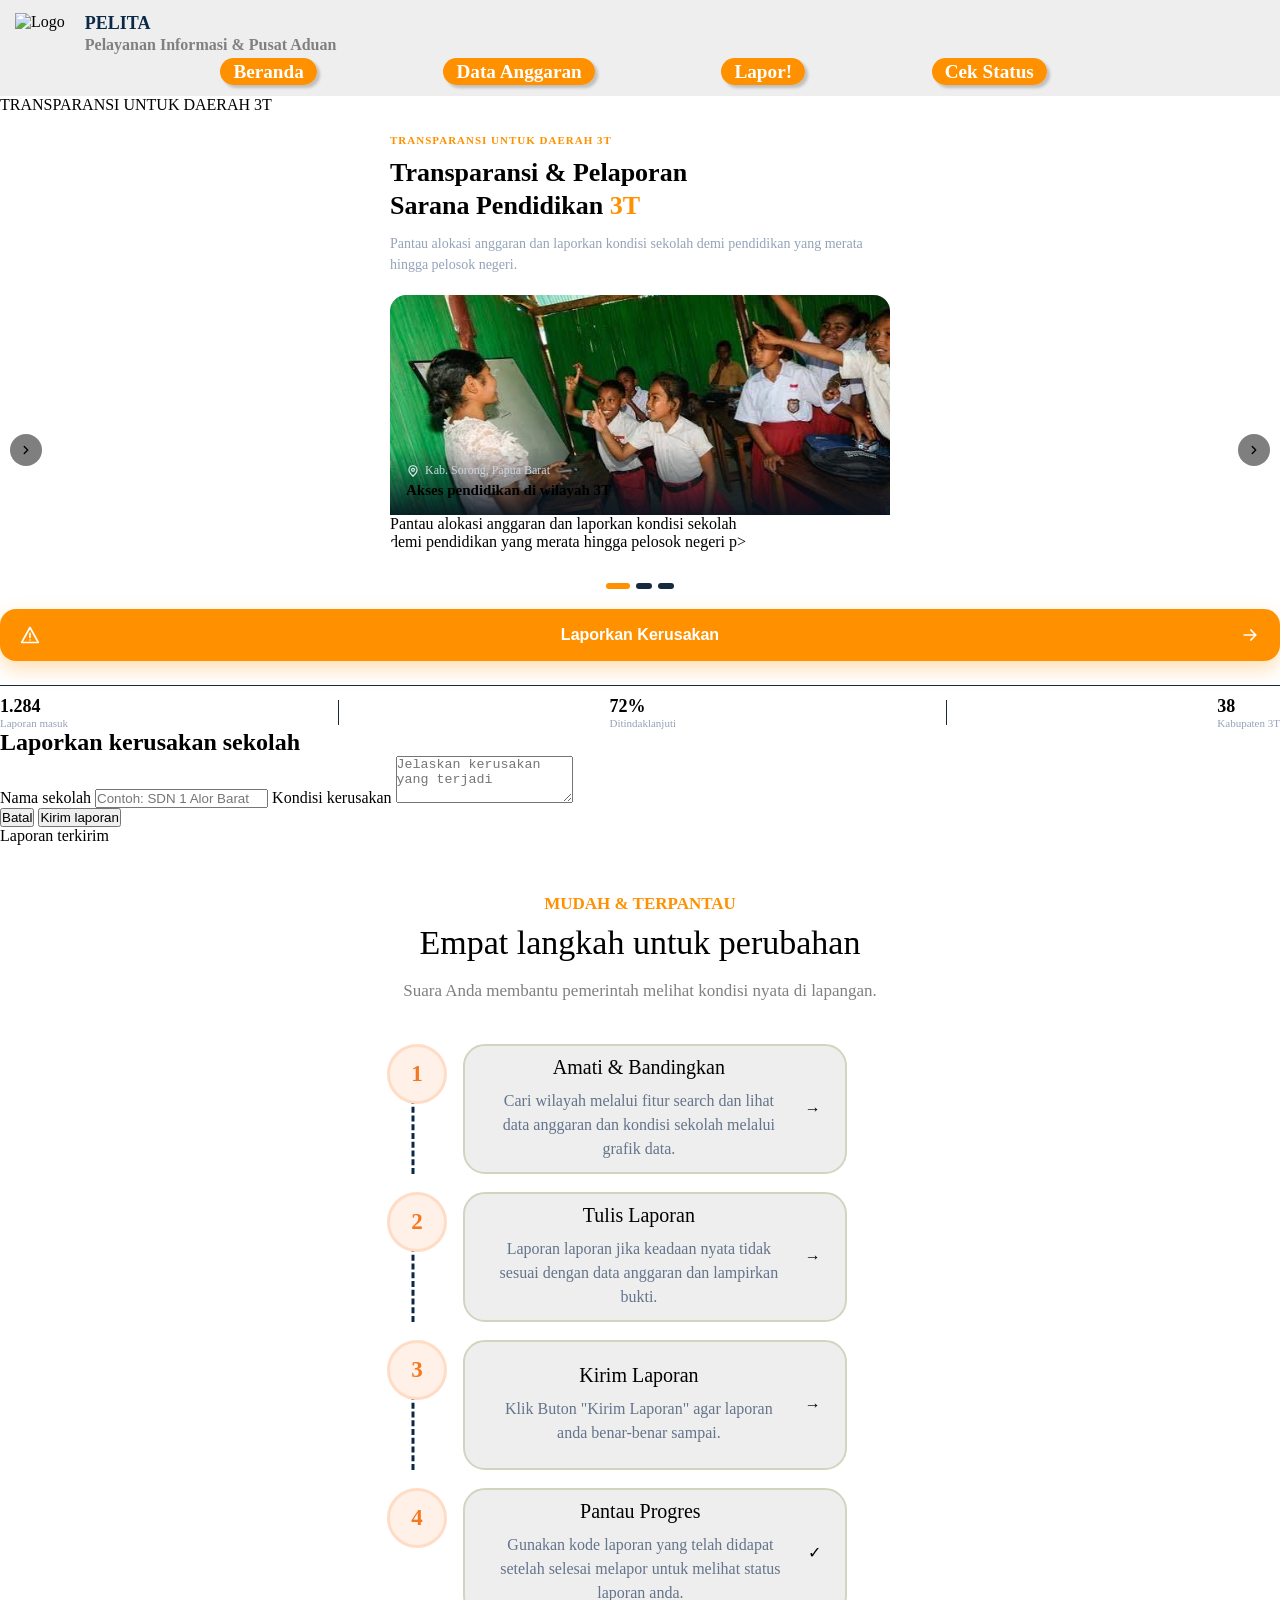
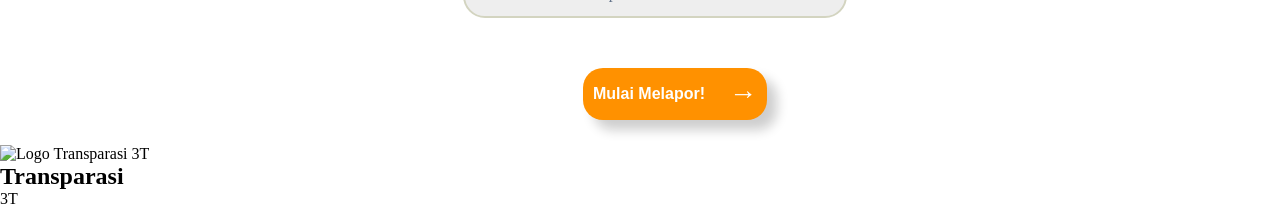
==== index.html @ 05cb7fa6 "form laporan sudah 96%" ====
<!DOCTYPE html>
<html lang="en">
<head>
    <meta charset="UTF-8">
    <meta name="viewport" content="width=device-width, initial-scale=1.0">
    <title>PELITA</title>
    <link rel="stylesheet" href="style.css">
    <link rel="stylesheet" href="script.js">
    <link rel="stylesheet" href="script-form.js">
</head>

<body>
    <!-- Logo -->
    <article id="Navigasi-bar">
            <section id="Logo">
                 <img src="" alt="Logo">
                 <h4>PELITA <br><span>Pelayanan Informasi & Pusat Aduan</span></h4>
            </section>
        <!-- <div class="border"></div> -->
        <!-- Navigasi -->
        <nav id="Navigasi">
            <ul>
                <li><a href="#Beranda">Beranda</a></li>
                <li><a href="#Data Anggaran">Data Anggaran</a></li>
                <li><a href="lapor.html">Lapor!</a></li>
                <li><a href="status.html">Cek Status</a></li>
            </ul>
        </nav>
    </article>

    <!-- Header -->
    <header>
        <!-- Hero Section -->
         <section id="Beranda">
        <section id="Hero-Section">
           <p class="hero-tagline">
            TRANSPARANSI UNTUK DAERAH 3T
           </p> 
<!-- Hero Section -->
    <section id="Beranda" class="hero-section">
        <div class="hero-container">
            <span class="badge">TRANSPARANSI UNTUK DAERAH 3T</span>
            <h1 class="hero-title">
                Transparansi & Pelaporan<br>
                Sarana Pendidikan <span>3T</span>
            </h1>
            <p class="hero-desc">
                Pantau alokasi anggaran dan laporkan kondisi sekolah demi pendidikan yang merata hingga pelosok negeri.
            </p>

<!-- Card Slider / Carousel Gambar -->
            <div class="card-slider-wrapper">
                <div class="card-slider" id="sliderContainer">
                    <!-- Slide 1 -->
                    <div class="slide-content active">
                        <img src="aset/Kegiatan belajar mengajar di pelosok.jpg" alt="Akses Pendidikan 3T 1" class="slide-img">
                        <div class="slide-overlay">
                            <p class="location"><img src="pin.svg" alt="Pin" class="inline-icon"> Kab. Sorong, Papua Barat</p>
                            <h3>Akses pendidikan di wilayah 3T</h3>
                        </div>
                    </div>
                    <!-- Slide 2 -->
                    <div class="slide-content">
                        <img src="aset/Ruang kelas yang perlu perbaikan.jpg" alt="Akses Pendidikan 3T 2" class="slide-img">
                        <div class="slide-overlay">
                            <p class="location"><img src="aset/pin.svg" alt="Pin" class="inline-icon"> Kab. Alor, Nusa Tenggara Timur</p>
                            <h3>Kondisi fasilitas sekolah di daerah perbatasan</h3>
                        </div>
                    </div>
                    <!-- Slide 3 -->
                    <div class="slide-content">
                        <img src="aset/Kegiatan belajar mengajar di sumbar.jpg" alt="Akses Pendidikan 3T 3" class="slide-img">
                        <div class="slide-overlay">
                            <p class="location"><img src="pin.svg" alt="Pin" class="inline-icon"> Kab. Mentawai, Sumatera Barat</p>
                            <h3>Semangat belajar siswa di pelosok negeri</h3>
                        </div>
                    </div>
                </div>


           <p class="hero-description">
            Pantau alokasi anggaran dan laporkan kondisi sekolah <br />
            demi pendidikan yang merata hingga pelosok negeri
           p>
           
           <div id="carousel" class="carousel-container">
            <div id="slider-track"></div>
            <div>
        </section>
        </section>
    </header>


                <!-- Tombol Navigasi Slider Kiri & Kanan -->
                <button class="btn-slide-prev" id="prevSlide" aria-label="Sebelumnya">
                    <img src="aset/panah-kecil.svg" alt="Prev" class="arrow-icon prev-flip">
                </button>
                <button class="btn-slide-next" id="nextSlide" aria-label="Berikutnya">
                    <img src="aset/panah-kecil.svg" alt="Next" class="arrow-icon">
                </button>
            </div>

            <!-- Dots Indicator -->
            <div class="slider-dots" id="sliderDots">
                <span class="dot active" data-index="0"></span>
                <span class="dot" data-index="1"></span>
                <span class="dot" data-index="2"></span>
            </div>

            <!-- CTA Button Utama -->
            <button class="btn-hero-lapor" id="open-lapor-hero">
                <img src="aset/peringatan.svg" alt="Peringatan" class="btn-icon-svg">
                <span>Laporkan Kerusakan</span>
                <img src="aset/panah-besar.svg" alt="Panah" class="btn-icon-svg">
            </button>


            <!-- Statistik -->
            <div class="hero-stats">
                <div class="stat-item">
                    <h4>1.284</h4>
                    <p>Laporan masuk</p>
                </div>
                <div class="stat-divider"></div>
                <div class="stat-item">
                    <h4>72%</h4>
                    <p>Ditindaklanjuti</p>
                </div>
                <div class="stat-divider"></div>
                <div class="stat-item">
                    <h4>38</h4>
                    <p>Kabupaten 3T</p>
                </div>
            </div>
        </div>
    </section>
    </section>

    <!-- Formulir Laporan (Modal Overlay) -->
    <div class="overlay" id="overlay" role="dialog" aria-modal="true" aria-labelledby="ttl">
        <div class="sheet">
            <h2 id="ttl">Laporkan kerusakan sekolah</h2>
            <label for="school">Nama sekolah</label>
            <input id="school" placeholder="Contoh: SDN 1 Alor Barat">
            <label for="desc">Kondisi kerusakan</label>
            <textarea id="desc" rows="3" placeholder="Jelaskan kerusakan yang terjadi"></textarea>
            <div class="row">
                <button class="btn-cancel" id="cancel">Batal</button>
                <button class="btn-send" id="send">Kirim laporan</button>
            </div>
        </div>
    </div>
    <div class="toast" id="toast">Laporan terkirim</div>

    <script src="script.js"></script>

    <main>
        <!-- Data Anggaran -->
        <section id="Data-Anggaran">
        </section>

        <!-- Langkah-Cara-Melapor&Button -->
        <section id="Langkah-Cara-Melapor-dan-Button">
            <article class="Cara-Melapor">
            <div class="Text-Pengantar">
                <h6>MUDAH & TERPANTAU</h6>
                <h2>Empat langkah untuk perubahan</h2>
                <p class="deskripsi">Suara Anda membantu pemerintah melihat kondisi nyata di lapangan.</p>
            </div>

            <div id="Alur">
                <!-- Step 1 -->
                <div class="step">
                    <div class="nomor">1</div>
                    <div class="card">
                        <div>
                            <h2>Amati & Bandingkan</h2>
                            <p>Cari wilayah melalui fitur search dan lihat data anggaran dan kondisi sekolah melalui grafik data.</p>
                        </div>
                        <span class="icon">→</span>
                    </div>
                </div> <br>
                <!-- Step 2 -->
                <div class="step">
                    <div class="nomor">2</div>
                    <div class="card">
                        <div>
                            <h2>Tulis Laporan</h2>
                            <p>Laporan laporan jika keadaan nyata tidak sesuai dengan data anggaran dan lampirkan bukti.</p>
                        </div>
                        <span class="icon">→</span>
                    </div>
                </div> <br>
                <!-- Step 3 -->
                <div class="step">
                    <div class="nomor">3</div>
                    <div class="card">
                        <div>
                            <h2>Kirim Laporan</h2>
                            <p>Klik Buton "Kirim Laporan" agar laporan anda benar-benar sampai.</p>
                        </div>
                        <span class="icon">→</span>
                    </div>
                </div> <br>
                <!-- Step 4 -->
                 <div class="step">
                    <div class="nomor">4</div>
                    <div class="card">
                        <div>
                            <h2>Pantau Progres</h2>
                            <p>Gunakan kode laporan yang telah didapat setelah selesai melapor untuk melihat status laporan anda.</p>
                        </div>
                        <span class="icon">✓</span>
                    </div>
                </div>
            </div>
            </article>
            <button class="tombol" id="bukaForm" type="button">
                 Mulai Melapor!
                <span>→</span>
            </button>
        </section>

    <!-- Modal Form Pelaporan -->
        <div class="overlay-hamparan" id="modalLaporan" hidden>

             <div class="modal">
                <button class="tutup-modal" id="tutupForm" type="button">
                    &times;
                </button>
                
                <p class="label-form">FORM PELAPORAN</p>
                <h2>Laporkan Kerusakan</h2>

                <!-- Form Laporan -->
                <form id="formLaporan">
                    <!-- Label Laporan Kerusakan -->
                    <label for="namaSekolah">Nama sekolah</label>
                    <input
                    type="text"
                    id="namaSekolah"
                    name="namaSekolah"
                    placeholder="Contoh: SD Negeri 4 Alor"
                    required
                    >
                    
                    <!-- Label Jenis Kerusakan -->
                    <label for="jenisKerusakan">Jenis kerusakan</label>
                    <select id="jenisKerusakan" name="jenisKerusakan" required>
                        <option value="">Pilih jenis kerusakan</option>
                        <option value="Ruang kelas">Ruang kelas</option>
                        <option value="Toilet">Toilet</option>
                        <option value="Perpustakaan">Perpustakaan</option>
                        <option value="Laboratorium">Laboratorium</option>
                        <option value="Fasilitas lainnya">Fasilitas lainnya</option>
                    </select>
                    
                    <label for="lokasiSekolah">Lokasi sekolah</label>
                    <input
                    type="text"
                    id="lokasiSekolah"
                    name="lokasiSekolah"
                    placeholder="Kabupaten, Provinsi"
                    required
                    >
                    
                    <!-- Label Deskripsi Laporan -->
                    <label for="deskripsi">Deskripsi singkat</label>
                    <textarea
                    id="deskripsi"
                    name="deskripsi"
                    placeholder="Ceritakan kondisi sarana yang perlu ditindaklanjuti..."
                    rows="4"
                    required>
                    </textarea>
                    
                    <!-- Label Bukti Foto Laporan -->
                    <label for="fotoBukti" class="upload-foto">
                        Tambahkan foto sebagai bukti laporan
                        <span>Disarankan!</span>
                    </label>
                    <input
                    type="file"
                    id="fotoBukti"
                    name="fotoBukti"
                    accept="image/*"
                    >
                    
                <button type="submit" class="kirim-laporan">
                    Kirim Laporan <span>→</span>
                </button>
    </form>
  </div>
</div>

    </main>


    <!-- Footer -->
    <footer class="footer-3t">
        <div class="footer-brand">
            <img
            scr="#"
            alt="Logo Transparasi 3T"
            class="footer-logo">
            
           <div class="footer-brand-text">
            <h2>Transparasi</h2>
            <span>3T</span>
           </div>
        </div>

    </footer>

<script src="script.js"></script>
<script src="script-form.js"></script>
</body>
</html>
---- style.css ----
* {
  margin: 0%;
  padding: 0%;
}

:root {
  --navy: #0a2947;
  --cream: #f3e4c9;
  --orange: #ff9100;
  --babyblue: #eeeeee;
}

body {
  background-color: white;
}

/* Logo */
#Logo {
  padding-left: 15px;
  display: flex;
  gap: 20px;
}
#Logo h4 {
  color: var(--navy);
  font-size: large;
}
h4 span {
  color: grey;
  font-size: medium;
}
.border {
  border: 1px solid gray;
  width: 101%;
}
/* Navigasi */
#Navigasi-bar {
  background-color: var(--babyblue);
  width: 99%;
  margin: 0%;
  position: sticky;
  top: 0%;
  z-index: 1000;
  padding: 1%;
  padding-left: 0%;
}
ul {
  padding-top: 6px;
  display: flex;
  gap: 10%;
  list-style: none;
  font-weight: bolder;
  font-size: larger;
  justify-content: center;
  position: sticky;
}
#Navigasi-bar a {
  background-color: var(--orange);
  border-radius: 20px;
  text-decoration: none;
  padding: 3px 13px 3px 13px;
  color: white;
  box-shadow: 3px 3px 3px #0b0b0b33;
 
}

/*Hero Section*/
.hero-section {
    padding: 20px;
    max-width: 500px;
    margin: 0 auto;
}

.badge {
    color: var(--orange);
    font-size: 11px;
    font-weight: 800;
    letter-spacing: 1px;
    display: block;
    margin-bottom: 10px;
}

.hero-title {
    font-size: 26px;
    font-weight: 600;
    line-height: 1.3;
    margin-bottom: 10px;
}

.hero-title span {
    color: var(--orange);
}

.hero-desc {
    color: #94a3b8;
    font-size: 14px;
    line-height: 1.5;
    margin-bottom: 20px;
}

/* Card Slider / Carousel di Hero Section */
.card-slider-wrapper {
    position: relative;
    width: 100%;
    border-radius: 16px;
    overflow: hidden;
    margin-bottom: 12px;
}

.card-slider {
    display: flex !important;
    flex-direction: row !important;
    transition: transform 0.4s ease-in-out;
    width: 100%;
}

.slide-content {
    min-width: 100% !important;
    width: 100% !important;
    flex-shrink: 0;
    position: relative;
}

.slide-img {
    width: 100%;
    height: 220px;
    object-fit: cover;
    display: block;
}

.slide-overlay {
    position: absolute;
    bottom: 0;
    left: 0;
    right: 0;
    padding: 16px;
    background: linear-gradient(transparent, rgba(7, 19, 32, 0.9));
}

.slide-overlay .location {
    font-size: 12px;
    color: #cbd5e1;
    margin-bottom: 4px;
    display: flex;
    align-items: center;
    gap: 5px;
}

.inline-icon {
    width: 14px !important;
    height: 14px !important;
    object-fit: contain;
}

.slide-overlay h3 {
    font-size: 15px;
    font-weight: 600;
}

.btn-slide-prev,
.btn-slide-next {
    position: absolute;
    top: 50%;
    transform: translateY(-50%);
    width: 32px;
    height: 32px;
    border-radius: 50%;
    background: rgba(0, 0, 0, 0.5);
    border: none;
    cursor: pointer;
    display: flex;
    align-items: center;
    justify-content: center;
    z-index: 10;
}

.btn-slide-prev { left: 10px; }
.btn-slide-next { right: 10px; }

.arrow-icon {
    width: 14px !important;
    height: 14px !important;
    object-fit: contain;
    filter: invert(1);
}

/* Dots Indicator Slider */
.slider-dots {
    display: flex;
    justify-content: center;
    gap: 6px;
    margin-bottom: 20px;
}

.dot {
    width: 16px;
    height: 6px;
    background-color: #162a40;
    border-radius: 4px;
    cursor: pointer;
    transition: width 0.3s;
}

.dot.active {
    background-color: var(--orange);
    width: 24px;
}

/* Tombol Utama "Laporkan Kerusakan" di Hero Section */
.btn-hero-lapor {
    width: 100%;
    background-color: var(--orange);
    color: white;
    border: none;
    border-radius: 16px;
    padding: 16px 20px;
    font-size: 16px;
    font-weight: bold;
    display: flex;
    align-items: center;
    justify-content: space-between;
    cursor: pointer;
    box-shadow: 0 8px 20px rgba(255, 145, 0, 0.3);
    margin-bottom: 24px;
}

.btn-hero-lapor span {
    flex-grow: 1;
    text-align: center;
}

.btn-hero-lapor .btn-icon-svg {
    width: 20px !important;
    height: 20px !important;
    object-fit: contain;
}

/* Statistik di Bawah Hero Section */
.hero-stats {
    display: flex;
    align-items: center;
    justify-content: space-between;
    padding-top: 10px;
    border-top: 1px solid #162a40;
}

.stat-item h4 {
    font-size: 18px;
    font-weight: bold;
}

.stat-item p {
    font-size: 11px;
    color: #94a3b8;
}

.stat-divider {
    width: 1px;
    height: 25px;
    background-color: #162a40;
}

/* Langkah Melapor */
#Langkah-Cara-Melapor-dan-Button {
  display: flex;
  flex-direction: column;     /* Menyusun konten dari atas ke bawah */
  justify-content: center;    /* MENGENTAHKAN SECARA VERTIKAL */
  align-items: center;        /* Mengentahkan secara horizontal (opsional) */
  
  min-height: 100vh;          /* WAJIB: Berikan tinggi minimal pada section */
  text-align: center;
}
.Cara-Melapor {
  padding-top: 20px;
  padding-bottom: 20px;
  border-radius: 20px;
  width: 76%;
}
.Text-Pengantar h6 {
  color: var(--orange);
  font-size: 17px;
  line-height: 1.6;
  margin-bottom: 3px;
}
.Text-Pengantar h2 {
  font-size: clamp(28px, 5vw, 34px);
  font-weight: 500;
  line-height: 1.3;
  margin-bottom: 12px;
}
.deskripsi {
  color: gray;
  font-size: 17px;
  line-height: 1.6;
  margin-bottom: 40px;
}
/* Wadah seluruh langkah */
#Alur {
  padding-left: 24%;
}
.step {
  display: grid;
  grid-template-columns: 56px minmax(0, 1fr);
  column-gap: 20px;
  position: relative;
  align-items: stretch;
}
/* Lingkaran nomor */
.nomor {
  width: 54px;
  height: 54px;
  border-radius: 50%;
  background-color: #fff1e8;
  border: 3px solid #ffdcc5;
  color: #f47721;
  display: flex;
  align-items: center;
  justify-content: center;
  font-size: 23px;
  font-weight: bold;
  position: relative;
  z-index: 2;
}
/* Garis putus-putus penghubung */
.step:not(:last-child)::after {
  content: "";
  position: absolute;
  left: 26px;
  top: 54px;
  bottom: 0;
  border-left: 3px dashed var(--navy);
  transform: translateX(-50%);
  z-index: 1;
}
/* Card langkah */
.card {
  width: 50%;
  height: 70px;
  padding: 28px 24px;
  background-color: var(--babyblue);
  border: 2px solid #d3d4c0;
  border-radius: 22px;
  display: flex;
  align-items: center;
  justify-content: space-between;
  gap: 16px;
}
.card h2 {
  font-size: 20px;
  font-weight: 500;
  margin-bottom: 10px;
}
.card p {
  color: #64748b;
  font-size: 16px;
  line-height: 1.5;
}
.ikon {
  color: #94a3b8;
  font-size: 30px;
  flex-shrink: 0;
}
/* Tombol bawah */
.tombol {
  margin-top: 30px;
  padding: 10px;
  margin-left: 70px;
  border: none;
  border-radius: 20px;
  background-color: var(--orange);
  color: white;
  font-size: 16px;
  font-weight: bold;
  cursor: pointer;
  display: flex;
  align-items: center;
  justify-content: center;
  gap: 24px;
  box-shadow: 10px 10px 12px #0c0c0c33;
}
.tombol a {
  color: white;
  text-decoration: none;
}
.tombol span {
  font-size: 28px;
}
/* Tampilan HP */
@media (max-width: 480px) {
  .langkah-section {
    padding: 40px 16px;
  }
  .step {
    grid-template-columns: 44px minmax(0, 1fr);
    column-gap: 12px;
  }
  .nomor {
    width: 44px;
    height: 44px;
    font-size: 14px;
  }
  .step:not(:last-child)::after {
    left: 22px;
    top: 44px;
  }
  .card {
    min-height: 120px;
    padding: 20px 14px;
    border-radius: 17px;
  }
  .card h2 {
    font-size: 17px;
  }
  .card p {
    font-size: 14px;
  }
  .ikon {
    font-size: 24px;
  }
  .tombol {
    font-size: 17px;
    padding: 21px 12px;
  }
}

/* MODAL FORM LAPORAN */
.overlay-hamparan {
  position: fixed;
  inset: 0;
  z-index: 1000;
  background-color: rgba(12, 20, 35, 0.75);

  display: flex;
  justify-content: center;
  align-items: center;

  padding: 16px;
  overflow-y: auto;
}
/* Jangan tampilkan modal jika atribut hidden aktif */
#modalLaporan[hidden] {
  display: none !important;
}
/* Kotak form */
.modal {
  position: relative;
  background-color: white;
  width: 100%;
  max-width: 500px;
  max-height: 90vh;
  overflow-y: auto;

  padding: 30px 24px;
  border-radius: 28px;
  box-sizing: border-box;
}

/* Tombol tutup */
.tutup-modal {
  position: absolute;
  top: 20px;
  right: 20px;

  width: 42px;
  height: 42px;
  border: none;
  border-radius: 50%;

  background-color: #f1f5f9;
  color: #334155;
  font-size: 28px;
  cursor: pointer;
}

/* Judul form */
.label-form {
  color: var(--orange);
  font-size: 13px;
  font-weight: bold;
  letter-spacing: 2px;
  margin-top: 10px;
}
.modal h2 {
  color: #172033;
  font-size: 27px;
  margin: 16px 0 28px;
}


/* Label dan input */
.modal form > label:not(.upload-foto) {
  display: block;
  margin: 18px 0 8px;

  color: #334155;
  font-size: 16px;
  font-weight: bold;
}
.modal input:not([type="file"]),
.modal select,
.modal textarea {
  width: 100%;
  padding: 15px;
  box-sizing: border-box;

  border: 1.5px solid #dce5f0;
  border-radius: 14px;
  background-color: white;

  font-family: inherit;
  font-size: 14px;
  color: #334155;
}
.modal input::placeholder,
.modal textarea::placeholder {
  color: #94a8c2;
}
.modal textarea {
  resize: vertical;
}

/* Area unggah foto */
.modal input[type="file"] {
  display: block;
  width: 100%;
  margin-top: 10px;
  font-size: 13px;
}
.upload-foto {
  display: flex;
  justify-content: space-between;
  align-items: center;
  gap: 10px;

  margin-top: 22px;
  padding: 18px;

  border: 1.5px dashed var(--orange);
  border-radius: 14px;
  background-color: #fff3e9;

  color: var(--orange);
  font-size: 14px;
  font-weight: bold;
  cursor: pointer;
}
.upload-foto span {
  font-size: 12px;
  font-weight: normal;
}

/* Tombol kirim */
.kirim-laporan {
  width: 100%;
  margin-top: 20px;
  padding: 18px;

  border: none;
  border-radius: 15px;
  background-color: var(--orange);
  color: white;

  font-size: 16px;
  font-weight: bold;
  cursor: pointer;
}

.kirim-laporan span {
  margin-left: 10px;
  font-size: 22px;
}
/* Responsif untuk layar kecil */
@media (max-width: 480px) {
  .modal {
    padding: 26px 18px;
    border-radius: 22px;
  }
  .modal h2 {
    font-size: 23px;
    padding-right: 35px;
  }
}

/* Area input file */
.modal input[type="file"] {
  display: block;
  width: 100%;
  margin-top: 10px;
  font-family: inherit;
  font-size: 13px;
  color: #64748b;
}
/* Mempercantik tombol Pilih File */
.modal input[type="file"]::file-selector-button {
  background-color: #fff3e9;
  color: var(--orange);

  border: 1px solid var(--orange);
  border-radius: 10px;

  padding: 10px 16px;
  margin-right: 12px;

  font-family: inherit;
  font-size: 14px;
  font-weight: bold;

  cursor: pointer;
  transition: background-color 0.2s ease;
}
/* Efek ketika kursor diarahkan ke tombol */
.modal input[type="file"]::file-selector-button:hover {
  background-color: #ffe2cc;
}

/* Sembunyikan scrollbar pada modal */
.modal {
  scrollbar-width: none; /* Firefox */
  -ms-overflow-style: none; /* Internet Explorer lama */
}
.modal::-webkit-scrollbar {
  display: none; /* Chrome, Edge, Safari */
}
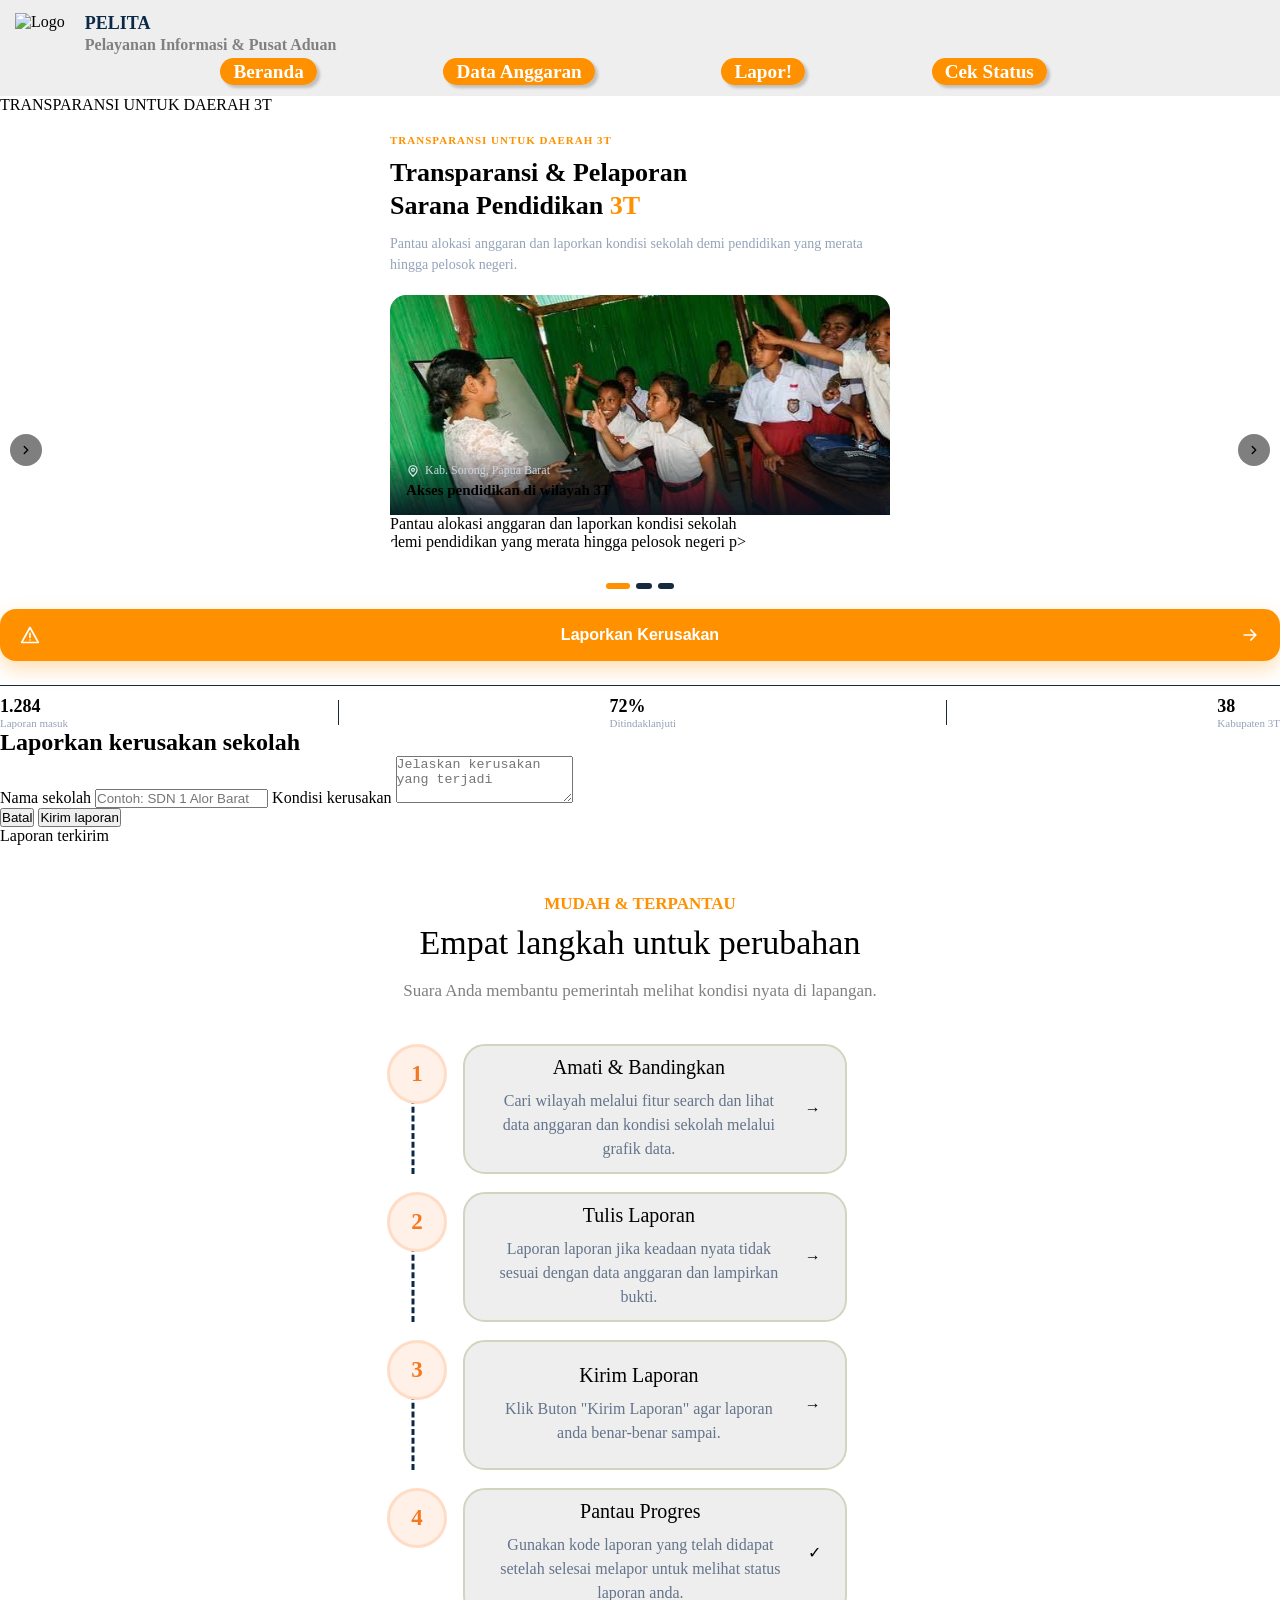
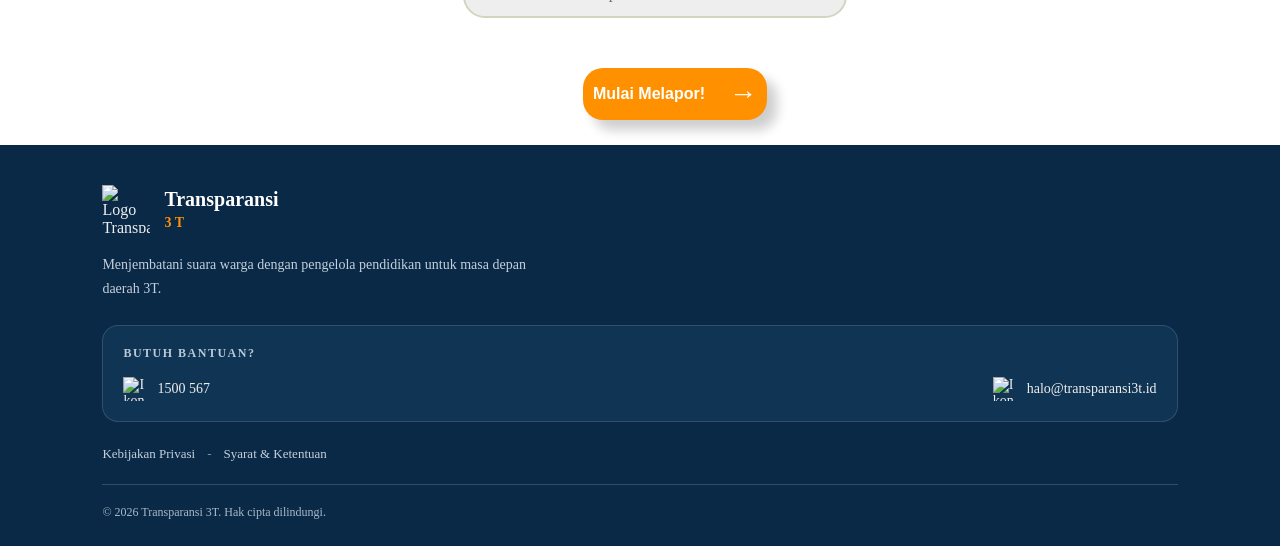
==== commit 1608de1f: "update footer html css 70%" ====
--- a/index.html
+++ b/index.html
@@ -296,21 +296,68 @@
     </main>
 
 
-    <!-- Footer -->
-    <footer class="footer-3t">
+    
+<!-- Footer -->
+<footer class="footer">
+    <div class="footer-container">
         <div class="footer-brand">
             <img
-            scr="#"
-            alt="Logo Transparasi 3T"
-            class="footer-logo">
-            
-           <div class="footer-brand-text">
-            <h2>Transparasi</h2>
-            <span>3T</span>
-           </div>
-        </div>
-
-    </footer>
+                src="images/logo.png"
+                alt="Logo Transparansi 3T"
+                class="footer-logo">
+
+            <div class="brand-text">
+                <h2>Transparansi</h2>
+                <span>3 T</span>
+            </div>
+        </div>
+
+        <p class="footer-description">
+            Menjembatani suara warga dengan pengelola pendidikan untuk masa depan daerah 3T.
+        </p>
+
+        <div class="footer-contact">
+            <p class="contact-heading">BUTUH BANTUAN?</p>
+
+            <div class="contact-items">
+                <a href="tel:1500567" class="contact-item">
+                    <img
+                        src="images/telepon.png"
+                        alt="Ikon telepon">
+                    <span>1500 567</span>
+                </a>
+
+                <a
+                    href="mailto:halo@transparansi3t.id"
+                    class="contact-item">
+                    <img
+                        src="images/email.png"
+                        alt="Ikon email">
+                    <span>halo@transparansi3t.id</span>
+                </a>
+            </div>
+        </div>
+
+        <div class="footer-links">
+            <a href="kebijakan-privasi.html">
+                Kebijakan Privasi
+            </a>
+
+            <span class="link-separator">-</span>
+
+            <a href="syarat-ketentuan.html">
+                Syarat &amp; Ketentuan
+            </a>
+        </div>
+
+        <!-- buat pemisahny -->
+        <div class="footer-divider"></div>
+
+        <p class="footer-copyright">
+            &copy; 2026 Transparansi 3T. Hak cipta dilindungi.
+        </p>
+    </div>
+</footer>
 
 <script src="script.js"></script>
 <script src="script-form.js"></script>
--- a/style.css
+++ b/style.css
@@ -620,3 +620,286 @@
 .modal::-webkit-scrollbar {
   display: none; /* Chrome, Edge, Safari */
 }
+
+/*Footer*/
+.footer {
+    width: 100%;
+    background-color: var(--navy);
+    color: var(--babyblue);
+    padding: 40px 8% 24px;
+    box-sizing: border-box;
+    font-family: inherit;
+}
+
+.footer-container {
+    max-width: 1200px;
+    margin: 0 auto;
+}
+
+.footer-brand {
+    display: flex;
+    align-items: center;
+    gap: 14px;
+    margin-bottom: 20px;
+}
+
+.footer-logo {
+    width: 48px;
+    height: 48px;
+    object-fit: contain;
+    flex-shrink: 0;
+}
+
+.brand-text h2 {
+    margin: 0 0 4px;
+    font-size: 20px;
+    font-weight: 700;
+    color: white;
+}
+
+.brand-text span {
+    display: block;
+    color: var(--orange);
+    font-size: 14px;
+    font-weight: 600;
+}
+
+.footer-description {
+    max-width: 450px;
+    margin-bottom: 24px;
+    color: #c4d0dc;
+    font-size: 14px;
+    line-height: 1.7;
+}
+
+.footer-contact {
+    background-color: #103454;
+    border: 1px solid rgba(238, 238, 238, 0.15);
+    border-radius: 16px;
+    padding: 20px;
+    margin-bottom: 24px;
+    box-sizing: border-box;
+}
+
+.contact-heading {
+    margin-bottom: 16px;
+    color: #b8c9d9;
+    font-size: 12px;
+    font-weight: 700;
+    letter-spacing: 1.5px;
+}
+
+.contact-items {
+    display: flex;
+    align-items: center;
+    justify-content: space-between;
+    gap: 20px;
+}
+
+.contact-item {
+    display: flex;
+    align-items: center;
+    gap: 10px;
+    color: var(--babyblue);
+    font-size: 14px;
+    text-decoration: none;
+    overflow-wrap: anywhere;
+    transition: color 0.2s ease;
+}
+
+.contact-item img {
+    width: 24px;
+    height: 24px;
+    object-fit: contain;
+    flex-shrink: 0;
+    transition: transform 0.2s ease;
+}
+
+.contact-item:hover {
+    color: var(--orange);
+}
+
+.contact-item:hover img {
+    transform: translateY(-2px);
+}
+
+/* Link kebijakan */
+.footer-links {
+    display: flex;
+    align-items: center;
+    flex-wrap: wrap;
+    gap: 12px;
+    margin-bottom: 22px;
+}
+
+.footer-links a {
+    color: #c4d0dc;
+    font-size: 13px;
+    text-decoration: none;
+    transition: color 0.2s ease;
+}
+
+.footer-links a:hover {
+    color: var(--orange);
+}
+
+.link-separator {
+    color: #8297aa;
+    font-size: 13px;
+}
+
+/* Garis pemisah */
+.footer-divider {
+    width: 100%;
+    height: 1px;
+    background-color: rgba(238, 238, 238, 0.18);
+    margin-bottom: 18px;
+}
+
+/* Copyright */
+.footer-copyright {
+    margin: 0;
+    color: #a8b8c8;
+    font-size: 12px;
+    line-height: 1.6;
+}
+
+/* ===== TABLET ===== */
+@media (max-width: 768px) {
+    .footer {
+        padding: 32px 5% 22px;
+    }
+
+    .footer-brand {
+        gap: 12px;
+        margin-bottom: 16px;
+    }
+
+    .footer-logo {
+        width: 42px;
+        height: 42px;
+    }
+
+    .brand-text h2 {
+        font-size: 18px;
+    }
+
+    .brand-text span {
+        font-size: 13px;
+    }
+
+    .footer-description {
+        font-size: 13px;
+        margin-bottom: 20px;
+    }
+
+    .footer-contact {
+        padding: 17px;
+        margin-bottom: 20px;
+    }
+
+    .contact-items {
+        gap: 16px;
+    }
+
+    .contact-item {
+        gap: 8px;
+        font-size: 12px;
+    }
+
+    .contact-item img {
+        width: 21px;
+        height: 21px;
+    }
+
+    .footer-links {
+        gap: 10px;
+        margin-bottom: 18px;
+    }
+
+    .footer-links a {
+        font-size: 12px;
+    }
+
+    .footer-copyright {
+        font-size: 11px;
+    }
+}
+
+/* ===== HP ===== */
+@media (max-width: 480px) {
+    .footer {
+        padding: 28px 20px 20px;
+    }
+
+    .footer-brand {
+        gap: 10px;
+        margin-bottom: 14px;
+    }
+
+    .footer-logo {
+        width: 38px;
+        height: 38px;
+    }
+
+    .brand-text h2 {
+        font-size: 17px;
+        letter-spacing: 0;
+    }
+
+    .brand-text span {
+        font-size: 12px;
+    }
+
+    .footer-description {
+        font-size: 12px;
+        line-height: 1.7;
+        margin-bottom: 18px;
+    }
+
+    .footer-contact {
+        padding: 16px;
+        border-radius: 13px;
+        margin-bottom: 20px;
+    }
+
+    .contact-heading {
+        font-size: 11px;
+        margin-bottom: 14px;
+    }
+
+    .contact-items {
+        flex-direction: column;
+        align-items: flex-start;
+        gap: 14px;
+    }
+
+    .contact-item {
+        font-size: 12px;
+        gap: 10px;
+        max-width: 100%;
+    }
+
+    .contact-item img {
+        width: 20px;
+        height: 20px;
+    }
+
+    .footer-links {
+        gap: 8px;
+        margin-bottom: 16px;
+    }
+
+    .footer-links a,
+    .link-separator {
+        font-size: 11px;
+    }
+
+    .footer-divider {
+        margin-bottom: 14px;
+    }
+
+    .footer-copyright {
+        font-size: 10px;
+    }
+}
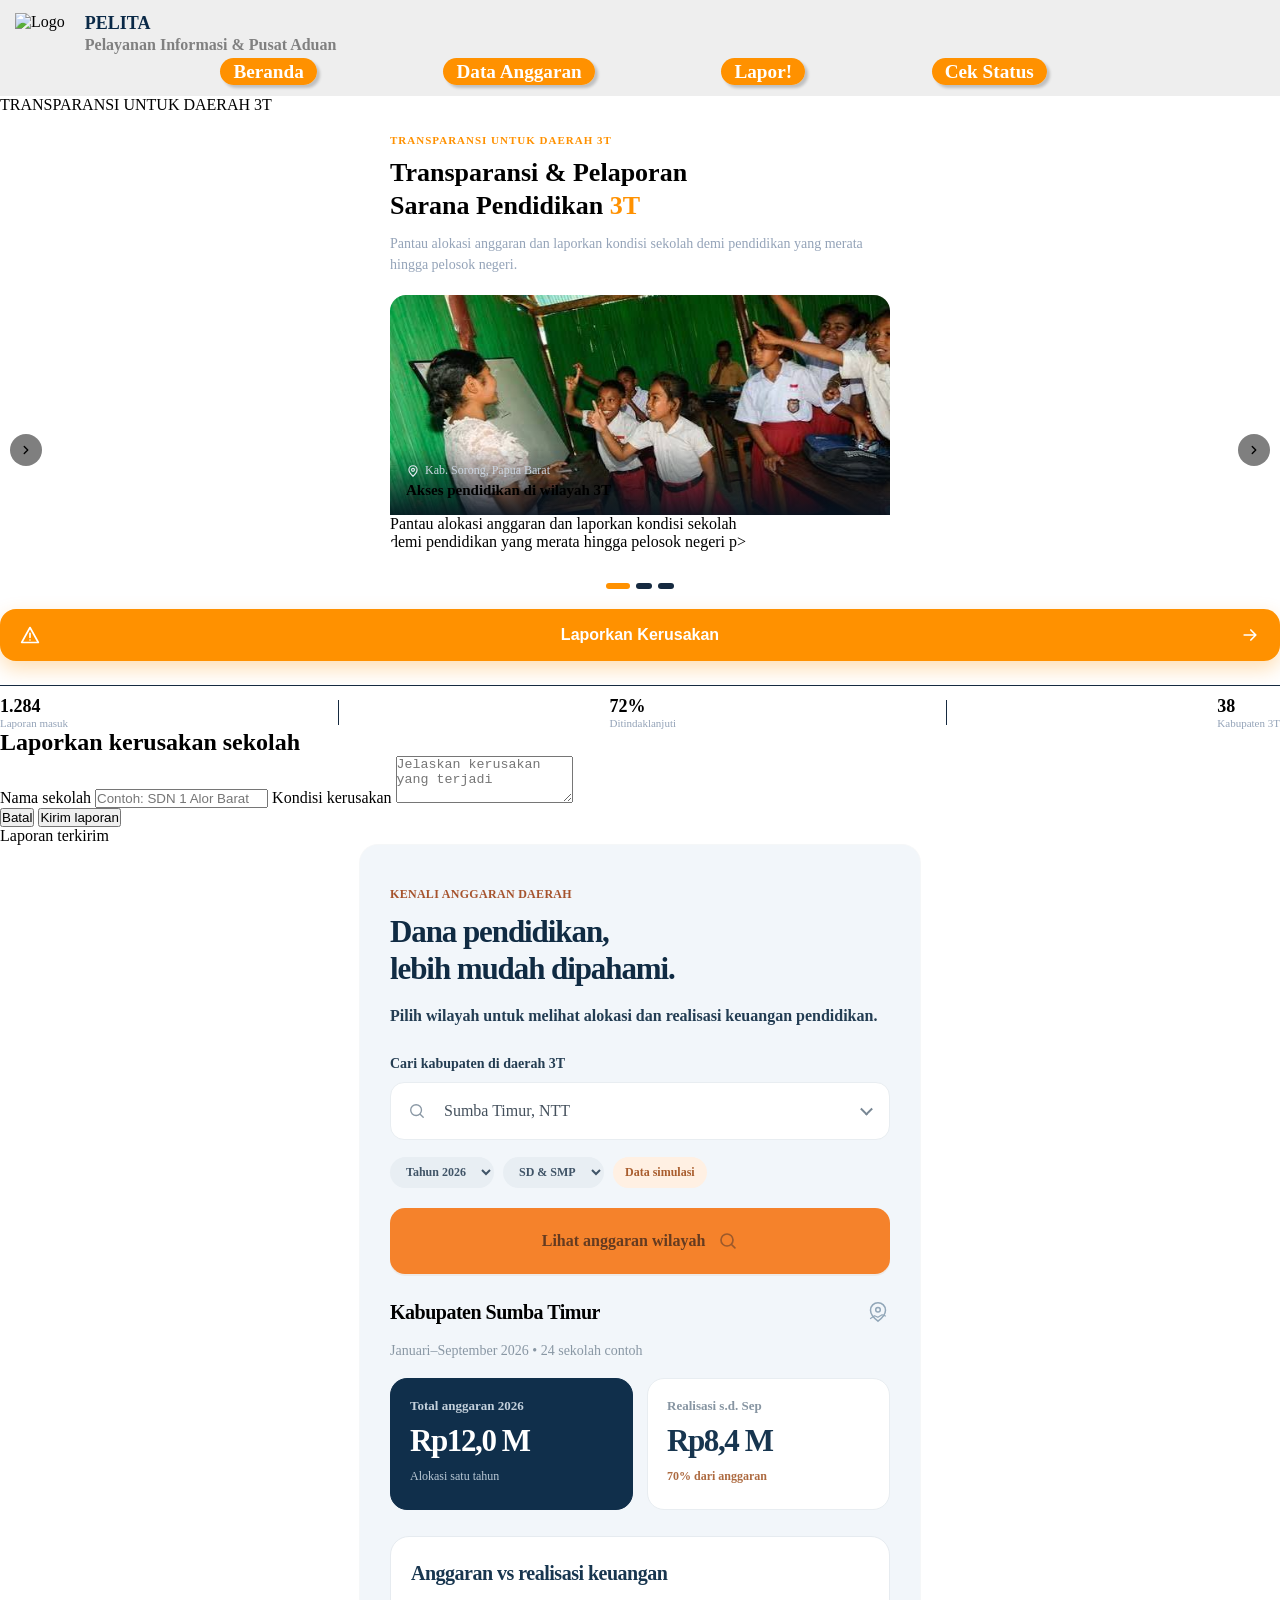
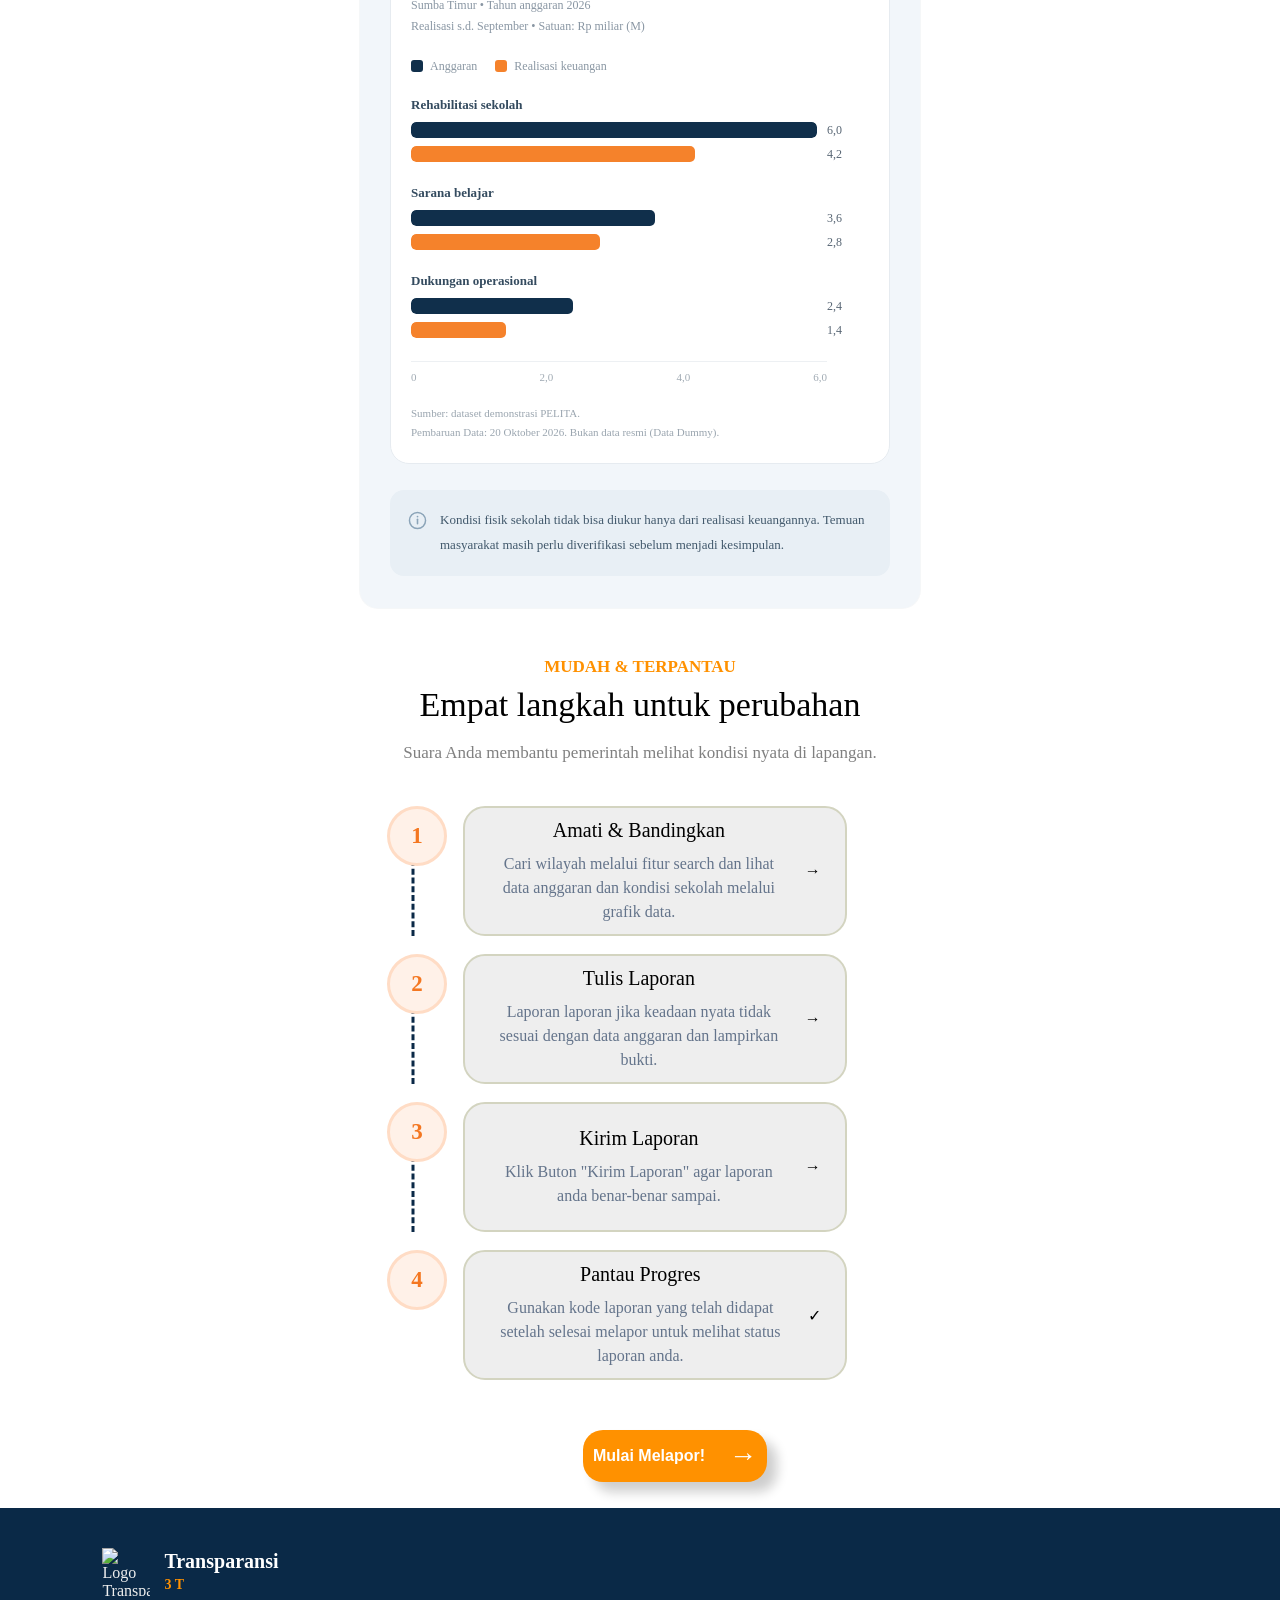
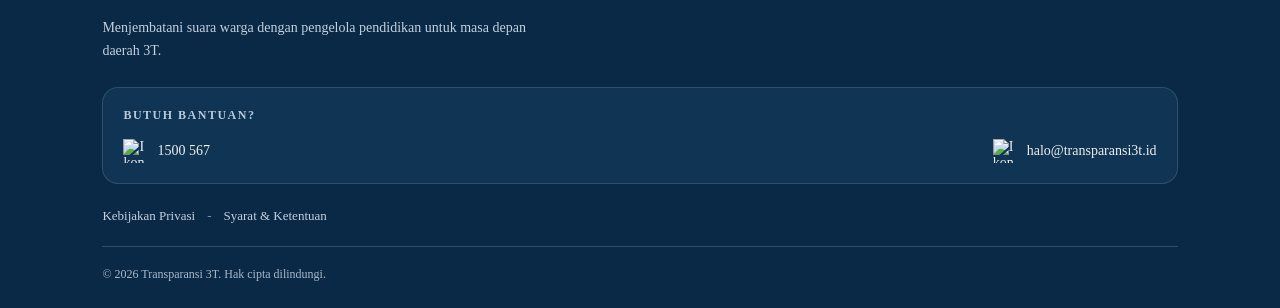
==== commit bcca48c0: "Data anggaran" ====
--- a/index.html
+++ b/index.html
@@ -21,7 +21,7 @@
         <nav id="Navigasi">
             <ul>
                 <li><a href="#Beranda">Beranda</a></li>
-                <li><a href="#Data Anggaran">Data Anggaran</a></li>
+                <li><a href="#Data-Anggaran">Data Anggaran</a></li>
                 <li><a href="lapor.html">Lapor!</a></li>
                 <li><a href="status.html">Cek Status</a></li>
             </ul>
@@ -157,6 +157,457 @@
     <main>
         <!-- Data Anggaran -->
         <section id="Data-Anggaran">
+            <!-- Data Anggaran -->
+ <div class="app">
+
+    <!-- Header Data Anggaran -->
+    <header>
+        <p class="eyebrow">Kenali Anggaran Daerah</p>
+
+        <h1>
+            Dana pendidikan,<br>
+            lebih mudah dipahami.
+        </h1>
+
+        <p class="intro">
+            Pilih wilayah untuk melihat alokasi dan realisasi keuangan pendidikan.
+        </p>
+    </header>
+
+
+    <!-- Pilihan Wilayah dan Filter -->
+    <section aria-label="Pilih wilayah dan filter">
+
+        <label class="field-label" for="region">
+            Cari kabupaten di daerah 3T
+        </label>
+
+        <div class="region-wrap">
+
+            <svg class="search-icon" viewBox="0 0 24 24" fill="none" aria-hidden="true">
+                <circle
+                    cx="10.8"
+                    cy="10.8"
+                    r="7.2"
+                    stroke="currentColor"
+                    stroke-width="1.8"
+                />
+                <path
+                    d="m16.2 16.2 4.1 4.1"
+                    stroke="currentColor"
+                    stroke-width="1.8"
+                    stroke-linecap="round"
+                />
+            </svg>
+
+            <select class="region-select" id="region">
+                <option value="sumba">Sumba Timur, NTT</option>
+                <option value="sabu">Sabu Raijua, NTT</option>
+                <option value="rote">Rote Ndao, NTT</option>
+                <option value="alor">Alor, NTT</option>
+                <option value="belu">Belu, NTT</option>
+            </select>
+
+            <span class="chevron" aria-hidden="true"></span>
+
+        </div>
+
+
+        <!-- buat filter -->
+        <div class="filters">
+
+            <label class="sr-only" for="year">
+                Tahun anggaran
+            </label>
+
+            <select class="filter-select" id="year">
+                <option value="2026">Tahun 2026</option>
+                <option value="2025">Tahun 2025</option>
+                <option value="2024">Tahun 2024</option>
+            </select>
+
+
+            <label class="sr-only" for="level">
+                Jenjang pendidikan
+            </label>
+
+            <select class="filter-select" id="level">
+                <option value="all">SD &amp; SMP</option>
+                <option value="sd">SD</option>
+                <option value="smp">SMP</option>
+            </select>
+
+
+            <span class="data-badge">
+                Data simulasi
+            </span>
+
+        </div>
+
+
+        <!-- button -->
+        <button
+            class="primary-button"
+            id="showBudget"
+            type="button"
+        >
+            Lihat anggaran wilayah
+
+            <svg
+                class="button-search"
+                viewBox="0 0 24 24"
+                fill="none"
+                aria-hidden="true"
+            >
+                <circle
+                    cx="10.8"
+                    cy="10.8"
+                    r="7.2"
+                    stroke="currentColor"
+                    stroke-width="2"
+                />
+
+                <path
+                    d="m16.2 16.2 4.1 4.1"
+                    stroke="currentColor"
+                    stroke-width="2"
+                    stroke-linecap="round"
+                />
+            </svg>
+        </button>
+
+    </section>
+
+
+    <!-- info wilayah -->
+    <section aria-labelledby="regionTitle">
+
+        <div class="region-heading">
+
+            <h2 id="regionTitle">
+                Kabupaten Sumba Timur
+            </h2>
+
+            <svg
+                class="map-pin"
+                viewBox="0 0 24 24"
+                fill="none"
+                aria-hidden="true"
+            >
+                <path
+                    d="M19.5 10.2c0 5.2-7.5 11-7.5 11s-7.5-5.8-7.5-11a7.5 7.5 0 1 1 15 0Z"
+                    stroke="currentColor"
+                    stroke-width="1.5"
+                />
+
+                <circle
+                    cx="12"
+                    cy="9.8"
+                    r="2.3"
+                    stroke="currentColor"
+                    stroke-width="1.5"
+                />
+
+                <path
+                    d="m4.5 18.5 4.1-2.7 3.3 1.5 4.2-2.5 3.4 1.2"
+                    stroke="currentColor"
+                    stroke-width="1.2"
+                    stroke-linecap="round"
+                    stroke-linejoin="round"
+                />
+            </svg>
+        </div>
+
+
+        <p class="period" id="periodText">
+            Januari–September 2026 • 24 sekolah contoh
+        </p>
+
+
+        <!-- ringkasan anggaran -->
+        <div class="summary-grid">
+
+            <article class="summary-card total">
+
+                <p class="summary-label">
+                    Total anggaran 2026
+                </p>
+
+                <p class="amount" id="budgetTotal">
+                    Rp12,0 M
+                </p>
+
+                <p class="summary-note">
+                    Alokasi satu tahun
+                </p>
+
+            </article>
+
+
+            <article class="summary-card">
+
+                <p class="summary-label">
+                    Realisasi s.d. Sep
+                </p>
+
+                <p class="amount" id="realizedTotal">
+                    Rp8,4 M
+                </p>
+
+                <p
+                    class="summary-note realization-note"
+                    id="realizedPercent"
+                >
+                    70% dari anggaran
+                </p>
+
+            </article>
+
+        </div>
+
+    </section>
+
+
+    <!-- grafik anggaran -->
+    <section
+        class="chart-card"
+        aria-labelledby="chartTitle"
+    >
+
+        <h2 id="chartTitle">
+            Anggaran vs realisasi keuangan
+        </h2>
+
+        <p
+            class="chart-subtitle"
+            id="chartRegion">
+            Sumba Timur • Tahun anggaran 2026
+        </p>
+
+        <p class="chart-subtitle">
+            Realisasi s.d. September • Satuan: Rp miliar (M)
+        </p>
+
+
+        <!-- Legenda -->
+        <div
+            class="legend"
+            aria-label="Legenda grafik">
+
+            <span class="legend-item">
+                <span class="legend-swatch swatch-navy"></span>
+                Anggaran
+            </span>
+
+            <span class="legend-item">
+                <span class="legend-swatch swatch-orange"></span>
+                Realisasi keuangan
+            </span>
+        </div>
+
+
+        <!-- rehabilitasi sekolah -->
+        <div class="chart-row">
+            <p class="category">
+                Rehabilitasi sekolah
+            </p>
+
+            <div class="bar-line">
+                <div class="bar-track">
+                    <div
+                        class="bar budget"
+                        id="rehabBudgetBar"
+                        style="width:100%"
+                    ></div>
+                </div>
+
+                <span
+                    class="bar-value"
+                    id="rehabBudgetValue">
+                    6,0
+                </span>
+            </div>
+
+
+            <div class="bar-line">
+                <div class="bar-track">
+                    <div
+                        class="bar realized"
+                        id="rehabRealBar"
+                        style="width:70%">
+                    </div>
+                </div>
+
+                <span
+                    class="bar-value"
+                    id="rehabRealValue">
+                    4,2
+                </span>
+            </div>
+        </div>
+
+
+        <!-- sarana belajar -->
+        <div class="chart-row">  
+            <p class="category">
+                Sarana belajar
+            </p>
+
+            <div class="bar-line">
+
+                <div class="bar-track">
+                    <div
+                        class="bar budget"
+                        id="suppliesBudgetBar"
+                        style="width:60%"
+                    ></div>
+                </div>
+
+                <span
+                    class="bar-value"
+                    id="suppliesBudgetValue"
+                >
+                    3,6
+                </span>
+
+            </div>
+
+
+            <div class="bar-line">
+
+                <div class="bar-track">
+                    <div
+                        class="bar realized"
+                        id="suppliesRealBar"
+                        style="width:46.67%"
+                    ></div>
+                </div>
+
+                <span
+                    class="bar-value"
+                    id="suppliesRealValue"
+                >
+                    2,8
+                </span>
+
+            </div>
+
+        </div>
+
+
+        <!-- Dukungan Operasional -->
+        <div class="chart-row">
+
+            <p class="category">
+                Dukungan operasional
+            </p>
+
+            <div class="bar-line">
+
+                <div class="bar-track">
+                    <div
+                        class="bar budget"
+                        id="opsBudgetBar"
+                        style="width:40%"
+                    ></div>
+                </div>
+
+                <span
+                    class="bar-value"
+                    id="opsBudgetValue"
+                >
+                    2,4
+                </span>
+
+            </div>
+
+
+            <div class="bar-line">
+
+                <div class="bar-track">
+                    <div
+                        class="bar realized"
+                        id="opsRealBar"
+                        style="width:23.33%"
+                    ></div>
+                </div>
+
+                <span
+                    class="bar-value"
+                    id="opsRealValue"
+                >
+                    1,4
+                </span>
+
+            </div>
+
+        </div>
+
+
+        <!-- Skala Grafik -->
+        <div
+            class="axis"
+            aria-hidden="true"
+        >
+            <span>0</span>
+            <span>2</span>
+            <span>4</span>
+            <span>6</span>
+        </div>
+
+
+        <!-- Sumber -->
+        <p class="source">
+            Sumber: dataset demonstrasi PELITA.<br>
+            Pembaruan Data: 20 Oktober 2026.
+            Bukan data resmi (Data Dummy).
+        </p>
+
+    </section>
+
+
+    <!-- Catatan -->
+    <aside class="notice">
+
+        <svg
+            class="notice-icon"
+            viewBox="0 0 24 24"
+            fill="none"
+            aria-hidden="true"
+        >
+            <circle
+                cx="12"
+                cy="12"
+                r="9.2"
+                stroke="currentColor"
+                stroke-width="1.7"
+            />
+
+            <path
+                d="M12 10.5v5.1"
+                stroke="currentColor"
+                stroke-width="1.8"
+                stroke-linecap="round"
+            />
+
+            <circle
+                cx="12"
+                cy="7.5"
+                r="1"
+                fill="currentColor"
+            />
+        </svg>
+
+
+        <p>
+            Kondisi fisik sekolah tidak bisa diukur hanya dari
+            realisasi keuangannya. Temuan masyarakat masih perlu
+            diverifikasi sebelum menjadi kesimpulan.
+        </p>
+
+    </aside>
+
+</div>
         </section>
 
         <!-- Langkah-Cara-Melapor&Button -->
@@ -296,7 +747,7 @@
     </main>
 
 
-    
+
 <!-- Footer -->
 <footer class="footer">
     <div class="footer-container">
@@ -361,5 +812,6 @@
 
 <script src="script.js"></script>
 <script src="script-form.js"></script>
+<script src="data-anggaran.js"></script>
 </body>
 </html>
--- a/style.css
+++ b/style.css
@@ -903,3 +903,309 @@
         font-size: 10px;
     }
 }
+
+
+/*DATA ANGGARAN*/
+.app {
+  --navy: #102f4b;
+  --orange: #f5822b;
+  --page: #f2f6fa;
+  --white: #ffffff;
+  --muted: #82909d;
+  --line: #e5ebf0;
+  --soft-orange: #fff0e3;
+  box-sizing: border-box;
+}
+.app *, .app *::before, .app *::after { box-sizing: border-box; }
+.app button, .app input, .app select { font: inherit; }
+
+.app * { box-sizing: border-box; }.app html { -webkit-text-size-adjust: 100%; }.app {
+      width: 100%;
+      max-width: 560px;
+      min-height: 100vh;
+      margin: 0 auto;
+      padding: 42px 30px 32px;
+      background: var(--page);
+      box-shadow: 0 0 0 1px rgba(16, 47, 75, .04);
+    }.app .eyebrow {
+      margin: 0 0 12px;
+      color: #a6532d;
+      font-size: 12px;
+      font-weight: 800;
+      letter-spacing: .025em;
+      text-transform: uppercase;
+    }.app h1 {
+      margin: 0;
+      max-width: 430px;
+      color: #102b43;
+      font-size: clamp(27px, 5vw, 31px);
+      font-weight: 800;
+      line-height: 1.18;
+      letter-spacing: -.035em;
+    }.app .intro {
+      margin: 15px 0 26px;
+      color: #233d53;
+      font-size: 16px;
+      font-weight: 650;
+      line-height: 1.7;
+    }.app .field-label {
+      display: block;
+      margin: 0 0 10px;
+      color: #243d52;
+      font-size: 14px;
+      font-weight: 750;
+    }.app .region-wrap { position: relative; }.app .search-icon {
+      position: absolute;
+      top: 50%;
+      left: 18px;
+      width: 18px;
+      height: 18px;
+      color: #8a98a5;
+      transform: translateY(-50%);
+      pointer-events: none;
+    }.app .region-select {
+      width: 100%;
+      min-height: 58px;
+      appearance: none;
+      border: 1px solid #e8edf1;
+      border-radius: 14px;
+      outline: none;
+      padding: 0 46px 0 53px;
+      color: #45515d;
+      background: #fff;
+      font-size: 16px;
+      box-shadow: var(--shadow);
+      cursor: pointer;
+    }.app .region-select:focus,
+.app .filter-select:focus {
+      border-color: #9ab2c7;
+      box-shadow: 0 0 0 3px rgba(23, 59, 90, .08);
+    }.app .chevron {
+      position: absolute;
+      top: 50%;
+      right: 19px;
+      width: 9px;
+      height: 9px;
+      border-right: 2px solid #788794;
+      border-bottom: 2px solid #788794;
+      transform: translateY(-70%) rotate(45deg);
+      pointer-events: none;
+    }.app .filters {
+      display: flex;
+      align-items: center;
+      gap: 9px;
+      flex-wrap: wrap;
+      margin: 17px 0 20px;
+    }.app .filter-select,
+.app .data-badge {
+      min-height: 31px;
+      border: 0;
+      border-radius: 999px;
+      padding: 6px 12px;
+      background: #e8eef3;
+      color: #405467;
+      font-size: 12px;
+      font-weight: 750;
+    }.app .filter-select {
+      appearance: auto;
+      max-width: 145px;
+      outline: none;
+      cursor: pointer;
+    }.app .data-badge {
+      display: inline-flex;
+      align-items: center;
+      background: var(--soft-orange);
+      color: #a95d2e;
+    }.app .primary-button {
+      display: flex;
+      justify-content: center;
+      align-items: center;
+      gap: 13px;
+      width: 100%;
+      min-height: 66px;
+      border: 0;
+      border-radius: 15px;
+      background: var(--orange);
+      color: #653b20;
+      font-size: 16px;
+      font-weight: 800;
+      box-shadow: 0 2px 0 rgba(174, 88, 23, .08);
+      cursor: pointer;
+      transition: background .15s ease, transform .15s ease;
+    }.app .primary-button:hover { background: #f78b3b; }.app .primary-button:active { transform: translateY(1px); }.app .button-search {
+      width: 20px;
+      height: 20px;
+      color: #9c592b;
+    }.app .region-heading {
+      display: flex;
+      align-items: center;
+      justify-content: space-between;
+      gap: 12px;
+      margin: 25px 0 0;
+    }.app .region-heading h2 {
+      margin: 0;
+      font-size: 20px;
+      line-height: 1.35;
+      font-weight: 800;
+      letter-spacing: -.025em;
+    }.app .map-pin {
+      width: 24px;
+      height: 24px;
+      flex: 0 0 auto;
+      color: #91a6b8;
+    }.app .period {
+      margin: 17px 0 19px;
+      color: #8997a4;
+      font-size: 14px;
+    }.app .summary-grid {
+      display: grid;
+      grid-template-columns: 1fr 1fr;
+      gap: 14px;
+      margin-bottom: 26px;
+    }.app .summary-card {
+      min-width: 0;
+      min-height: 132px;
+      padding: 18px 19px 15px;
+      border: 1px solid #e8edf1;
+      border-radius: 17px;
+      background: #fff;
+      box-shadow: var(--shadow);
+    }.app .summary-card.total {
+      border-color: var(--navy);
+      background: var(--navy);
+      color: #fff;
+    }.app .summary-label {
+      margin: 0 0 7px;
+      color: #8795a2;
+      font-size: 13px;
+      font-weight: 550;
+      line-height: 1.4;
+    }.app .total .summary-label { color: #c4d1dc; }.app .amount {
+      margin: 0;
+      color: #17354f;
+      font-size: clamp(25px, 5vw, 31px);
+      font-weight: 850;
+      letter-spacing: -.045em;
+      line-height: 1.2;
+      white-space: nowrap;
+    }.app .total .amount { color: #fff; }.app .summary-note {
+      margin: 10px 0 0;
+      color: #a2adb7;
+      font-size: 12px;
+    }.app .total .summary-note { color: #b9c8d5; }.app .realization-note { color: #ad6a40; font-weight: 700; }.app .chart-card {
+      margin: 0 0 26px;
+      padding: 23px 20px 20px;
+      border: 1px solid #e6ebf0;
+      border-radius: 19px;
+      background: #fff;
+      box-shadow: var(--shadow);
+    }.app .chart-card h2 {
+      margin: 0 0 8px;
+      color: #18364f;
+      font-size: 20px;
+      font-weight: 800;
+      line-height: 1.35;
+      letter-spacing: -.025em;
+    }.app .chart-subtitle {
+      margin: 0;
+      color: #8996a3;
+      font-size: 12px;
+      line-height: 1.75;
+    }.app .legend {
+      display: flex;
+      align-items: center;
+      flex-wrap: wrap;
+      gap: 18px;
+      margin: 22px 0 23px;
+      color: #8a97a3;
+      font-size: 12px;
+    }.app .legend-item {
+      display: inline-flex;
+      align-items: center;
+      gap: 7px;
+    }.app .legend-swatch {
+      display: inline-block;
+      width: 12px;
+      height: 12px;
+      border-radius: 3px;
+    }.app .swatch-navy { background: var(--navy); }.app .swatch-orange { background: var(--orange); }.app .chart-row { margin: 0 0 23px; }.app .chart-row:last-of-type { margin-bottom: 20px; }.app .category {
+      margin: 0 0 9px;
+      color: #344b5f;
+      font-size: 13px;
+      font-weight: 750;
+    }.app .bar-line {
+      display: grid;
+      grid-template-columns: minmax(0, 1fr) 42px;
+      align-items: center;
+      gap: 10px;
+      margin: 0 0 8px;
+    }.app .bar-track {
+      width: 100%;
+      height: 16px;
+      overflow: hidden;
+      border-radius: 5px;
+      background: transparent;
+    }.app .bar {
+      height: 100%;
+      border-radius: 5px;
+      transition: width .25s ease;
+    }.app .bar.budget { background: var(--navy); }.app .bar.realized { background: var(--orange); }.app .bar-value {
+      color: #586674;
+      font-size: 12px;
+      line-height: 1;
+      white-space: nowrap;
+    }.app .axis {
+      display: flex;
+      justify-content: space-between;
+      margin: 4px 42px 0 0;
+      padding-top: 9px;
+      border-top: 1px solid #edf0f3;
+      color: #a1abb4;
+      font-size: 11px;
+    }.app .source {
+      margin: 21px 0 0;
+      color: #9aa5af;
+      font-size: 11px;
+      line-height: 1.8;
+    }.app .notice {
+      display: flex;
+      align-items: flex-start;
+      gap: 12px;
+      margin-top: 0;
+      padding: 18px 17px;
+      border-radius: 14px;
+      background: #e8eff5;
+      color: #42596c;
+      font-size: 13px;
+      line-height: 1.9;
+    }.app .notice-icon {
+      width: 21px;
+      height: 21px;
+      flex: 0 0 auto;
+      margin-top: 2px;
+      color: #8ba4b8;
+    }.app .notice p { margin: 0; }.app .sr-only {
+      position: absolute;
+      width: 1px;
+      height: 1px;
+      padding: 0;
+      margin: -1px;
+      overflow: hidden;
+      clip: rect(0, 0, 0, 0);
+      white-space: nowrap;
+      border: 0;
+    }
+
+    @media (min-width: 700px) {.app body { padding: 28px 0; }.app {
+        min-height: auto;
+        border-radius: 18px;
+        overflow: hidden;
+      }
+    }
+
+    @media (max-width: 420px) {.app { padding: 30px 20px 25px; }.app .eyebrow { font-size: 11px; margin-bottom: 10px; }.app h1 { font-size: 27px; }.app .intro { font-size: 14px; margin: 13px 0 23px; }.app .region-select { min-height: 54px; font-size: 14px; }.app .filters { gap: 7px; margin: 14px 0 17px; }.app .filter-select,
+.app .data-badge { padding: 6px 9px; font-size: 11px; }.app .primary-button { min-height: 60px; font-size: 14px; }.app .region-heading h2 { font-size: 18px; }.app .period { font-size: 12px; margin: 14px 0 16px; }.app .summary-grid { gap: 10px; margin-bottom: 21px; }.app .summary-card { min-height: 121px; padding: 15px 13px 13px; border-radius: 15px; }.app .summary-label { font-size: 11px; }.app .amount { font-size: clamp(22px, 6vw, 27px); }.app .summary-note { font-size: 10px; }.app .chart-card { padding: 19px 15px 17px; border-radius: 17px; margin-bottom: 21px; }.app .chart-card h2 { font-size: 18px; }.app .legend { gap: 12px; margin: 18px 0 20px; font-size: 11px; }.app .category { font-size: 12px; }.app .bar-line { grid-template-columns: minmax(0, 1fr) 34px; gap: 7px; }.app .bar-track { height: 14px; }.app .bar-value { font-size: 11px; }.app .axis { margin-right: 34px; }.app .notice { padding: 15px 13px; font-size: 12px; gap: 9px; }
+    }
+
+    @media (max-width: 340px) {.app { padding-right: 14px; padding-left: 14px; }.app .summary-grid { gap: 7px; }.app .summary-card { padding-right: 9px; padding-left: 9px; }.app .amount { font-size: 21px; }.app .filter-select { max-width: 125px; }
+    }
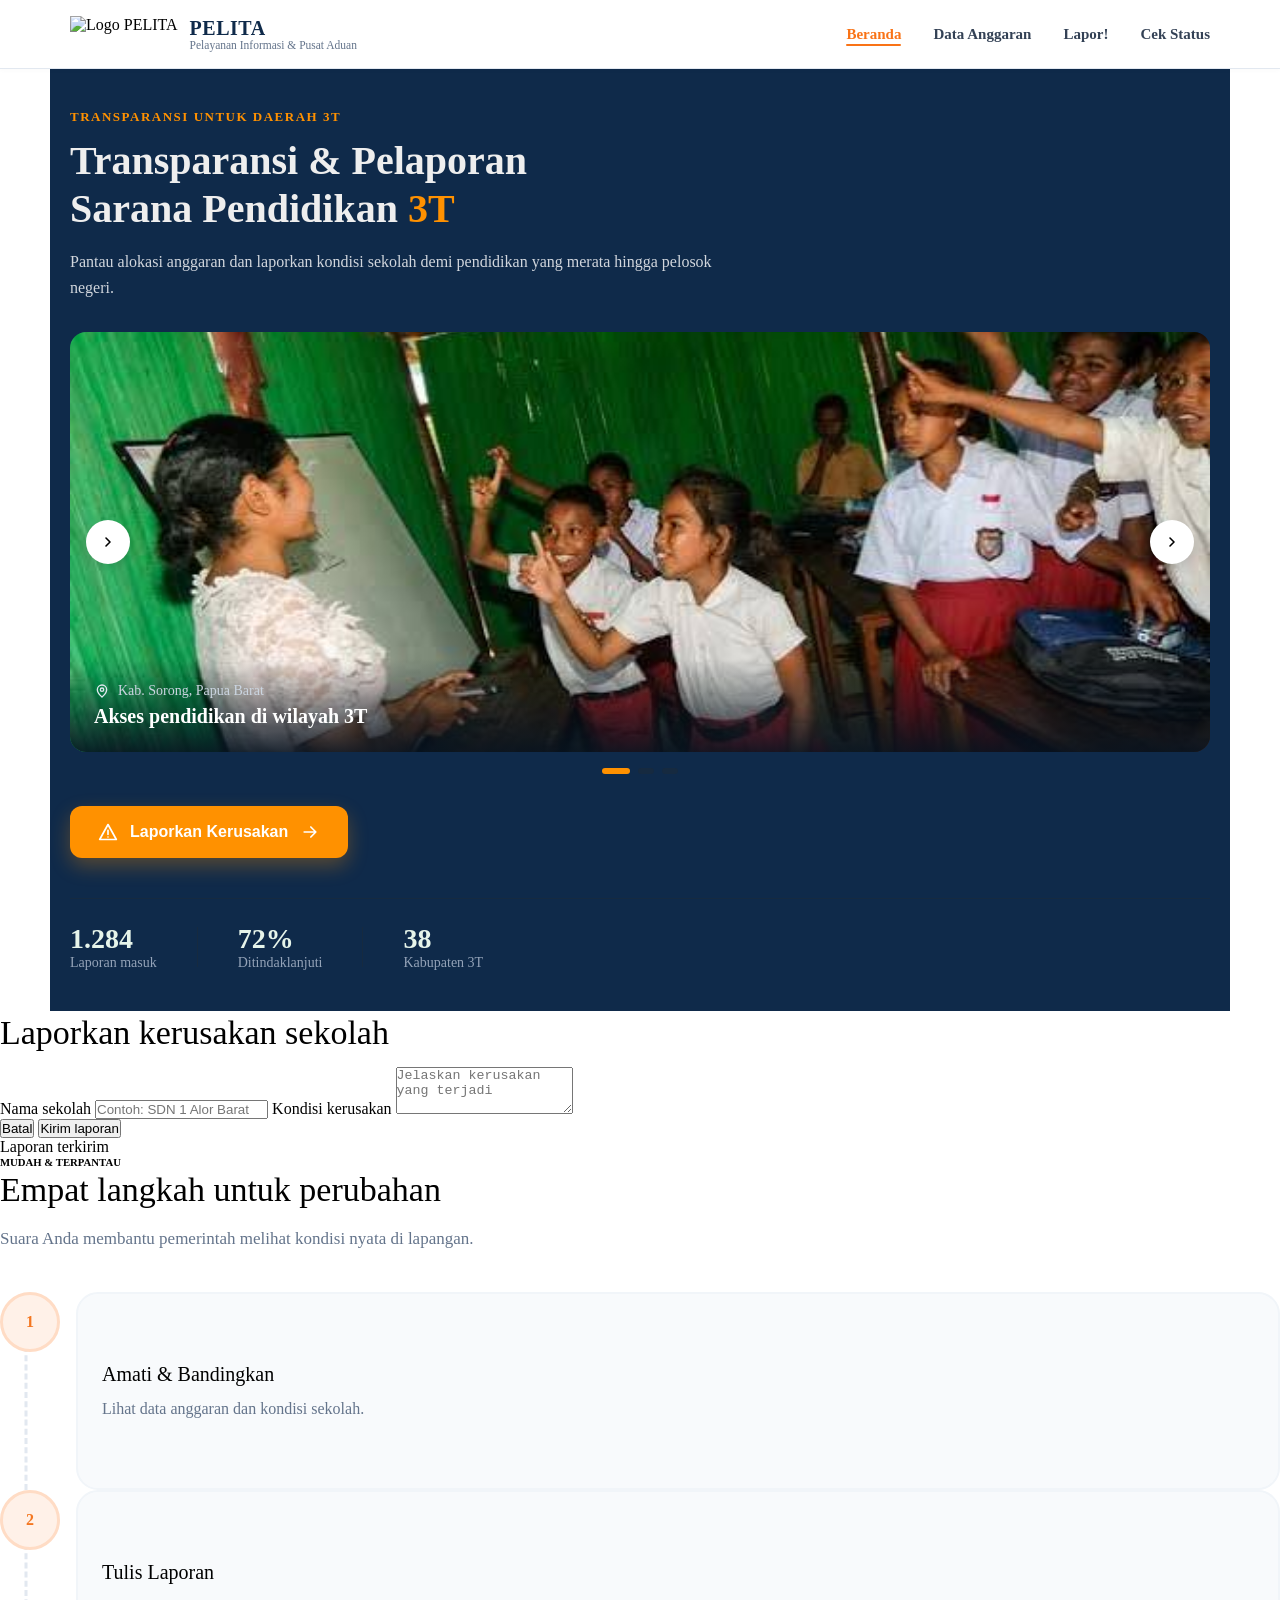
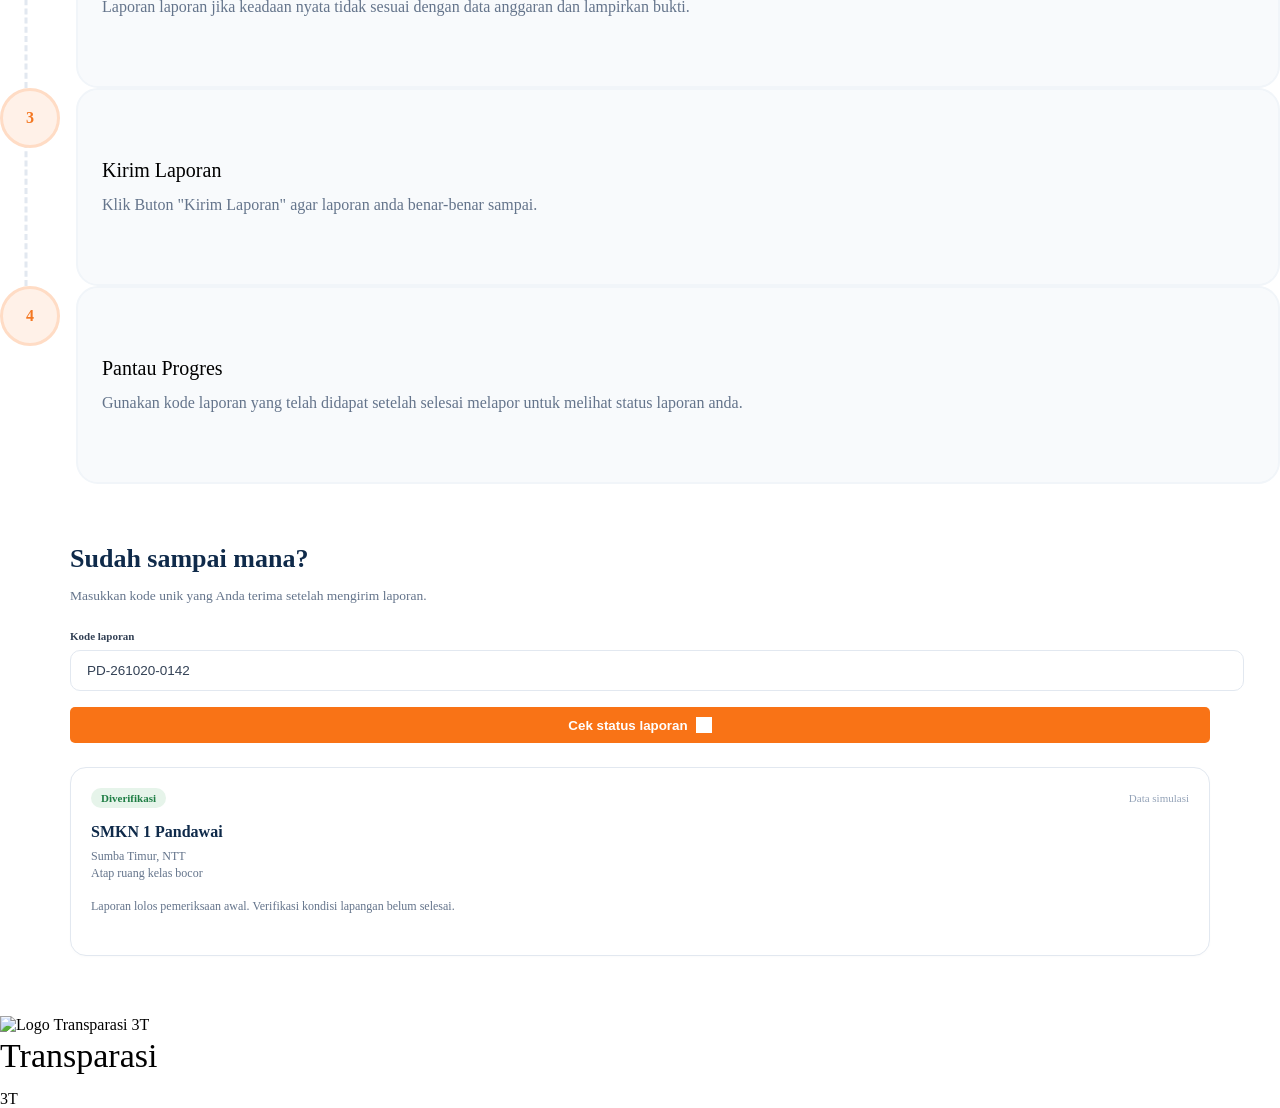
==== commit 161bb8b2: "Update tampilan layout desktop, navbar, hero section, dan interaksi cek status" ====
--- a/index.html
+++ b/index.html
@@ -5,37 +5,30 @@
     <meta name="viewport" content="width=device-width, initial-scale=1.0">
     <title>PELITA</title>
     <link rel="stylesheet" href="style.css">
-    <link rel="stylesheet" href="script.js">
-    <link rel="stylesheet" href="script-form.js">
 </head>
 
 <body>
-    <!-- Logo -->
-    <article id="Navigasi-bar">
-            <section id="Logo">
-                 <img src="" alt="Logo">
-                 <h4>PELITA <br><span>Pelayanan Informasi & Pusat Aduan</span></h4>
-            </section>
-        <!-- <div class="border"></div> -->
-        <!-- Navigasi -->
-        <nav id="Navigasi">
-            <ul>
-                <li><a href="#Beranda">Beranda</a></li>
-                <li><a href="#Data-Anggaran">Data Anggaran</a></li>
-                <li><a href="lapor.html">Lapor!</a></li>
-                <li><a href="status.html">Cek Status</a></li>
-            </ul>
-        </nav>
-    </article>
-
-    <!-- Header -->
-    <header>
-        <!-- Hero Section -->
-         <section id="Beranda">
-        <section id="Hero-Section">
-           <p class="hero-tagline">
-            TRANSPARANSI UNTUK DAERAH 3T
-           </p> 
+<header class="navbar-section">
+    <div class="navbar-container">
+        <!-- Logo & Slogan -->
+        <div class="logo-wrapper">
+            <img src="logo.png" alt="Logo PELITA" class="logo-img"> <!-- Ganti sesuai file logo kamu -->
+            <div class="logo-text">
+                <span class="brand-name">PELITA</span>
+                <span class="brand-desc">Pelayanan Informasi & Pusat Aduan</span>
+            </div>
+        </div>
+
+        <!-- Menu Navigasi -->
+        <ul class="nav-menu">
+            <li><a href="#beranda" class="nav-link active">Beranda</a></li>
+            <li><a href="#anggaran" class="nav-link">Data Anggaran</a></li>
+            <li><a href="#lapor" class="nav-link">Lapor!</a></li>
+            <li><a href="#status" class="nav-link">Cek Status</a></li>
+        </ul>
+    </div>
+</header>
+
 <!-- Hero Section -->
     <section id="Beranda" class="hero-section">
         <div class="hero-container">
@@ -53,7 +46,7 @@
                 <div class="card-slider" id="sliderContainer">
                     <!-- Slide 1 -->
                     <div class="slide-content active">
-                        <img src="aset/Kegiatan belajar mengajar di pelosok.jpg" alt="Akses Pendidikan 3T 1" class="slide-img">
+                        <img src="Kegiatan belajar mengajar di pelosok.jpg" alt="Akses Pendidikan 3T 1" class="slide-img">
                         <div class="slide-overlay">
                             <p class="location"><img src="pin.svg" alt="Pin" class="inline-icon"> Kab. Sorong, Papua Barat</p>
                             <h3>Akses pendidikan di wilayah 3T</h3>
@@ -61,15 +54,15 @@
                     </div>
                     <!-- Slide 2 -->
                     <div class="slide-content">
-                        <img src="aset/Ruang kelas yang perlu perbaikan.jpg" alt="Akses Pendidikan 3T 2" class="slide-img">
+                        <img src="Ruang kelas yang perlu perbaikan.jpg" alt="Akses Pendidikan 3T 2" class="slide-img">
                         <div class="slide-overlay">
-                            <p class="location"><img src="aset/pin.svg" alt="Pin" class="inline-icon"> Kab. Alor, Nusa Tenggara Timur</p>
+                            <p class="location"><img src="pin.svg" alt="Pin" class="inline-icon"> Kab. Alor, Nusa Tenggara Timur</p>
                             <h3>Kondisi fasilitas sekolah di daerah perbatasan</h3>
                         </div>
                     </div>
                     <!-- Slide 3 -->
                     <div class="slide-content">
-                        <img src="aset/Kegiatan belajar mengajar di sumbar.jpg" alt="Akses Pendidikan 3T 3" class="slide-img">
+                        <img src="Kegiatan belajar mengajar di sumbar.jpg" alt="Akses Pendidikan 3T 3" class="slide-img">
                         <div class="slide-overlay">
                             <p class="location"><img src="pin.svg" alt="Pin" class="inline-icon"> Kab. Mentawai, Sumatera Barat</p>
                             <h3>Semangat belajar siswa di pelosok negeri</h3>
@@ -77,26 +70,12 @@
                     </div>
                 </div>
 
-
-           <p class="hero-description">
-            Pantau alokasi anggaran dan laporkan kondisi sekolah <br />
-            demi pendidikan yang merata hingga pelosok negeri
-           p>
-           
-           <div id="carousel" class="carousel-container">
-            <div id="slider-track"></div>
-            <div>
-        </section>
-        </section>
-    </header>
-
-
                 <!-- Tombol Navigasi Slider Kiri & Kanan -->
                 <button class="btn-slide-prev" id="prevSlide" aria-label="Sebelumnya">
-                    <img src="aset/panah-kecil.svg" alt="Prev" class="arrow-icon prev-flip">
+                    <img src="panah-kecil.svg" alt="Prev" class="arrow-icon prev-flip">
                 </button>
                 <button class="btn-slide-next" id="nextSlide" aria-label="Berikutnya">
-                    <img src="aset/panah-kecil.svg" alt="Next" class="arrow-icon">
+                    <img src="panah-kecil.svg" alt="Next" class="arrow-icon">
                 </button>
             </div>
 
@@ -109,11 +88,10 @@
 
             <!-- CTA Button Utama -->
             <button class="btn-hero-lapor" id="open-lapor-hero">
-                <img src="aset/peringatan.svg" alt="Peringatan" class="btn-icon-svg">
+                <img src="peringatan.svg" alt="Peringatan" class="btn-icon-svg">
                 <span>Laporkan Kerusakan</span>
-                <img src="aset/panah-besar.svg" alt="Panah" class="btn-icon-svg">
+                <img src="panah-besar.svg" alt="Panah" class="btn-icon-svg">
             </button>
-
 
             <!-- Statistik -->
             <div class="hero-stats">
@@ -133,7 +111,6 @@
                 </div>
             </div>
         </div>
-    </section>
     </section>
 
     <!-- Formulir Laporan (Modal Overlay) -->
@@ -152,467 +129,13 @@
     </div>
     <div class="toast" id="toast">Laporan terkirim</div>
 
-    <script src="script.js"></script>
-
     <main>
         <!-- Data Anggaran -->
         <section id="Data-Anggaran">
-            <!-- Data Anggaran -->
- <div class="app">
-
-    <!-- Header Data Anggaran -->
-    <header>
-        <p class="eyebrow">Kenali Anggaran Daerah</p>
-
-        <h1>
-            Dana pendidikan,<br>
-            lebih mudah dipahami.
-        </h1>
-
-        <p class="intro">
-            Pilih wilayah untuk melihat alokasi dan realisasi keuangan pendidikan.
-        </p>
-    </header>
-
-
-    <!-- Pilihan Wilayah dan Filter -->
-    <section aria-label="Pilih wilayah dan filter">
-
-        <label class="field-label" for="region">
-            Cari kabupaten di daerah 3T
-        </label>
-
-        <div class="region-wrap">
-
-            <svg class="search-icon" viewBox="0 0 24 24" fill="none" aria-hidden="true">
-                <circle
-                    cx="10.8"
-                    cy="10.8"
-                    r="7.2"
-                    stroke="currentColor"
-                    stroke-width="1.8"
-                />
-                <path
-                    d="m16.2 16.2 4.1 4.1"
-                    stroke="currentColor"
-                    stroke-width="1.8"
-                    stroke-linecap="round"
-                />
-            </svg>
-
-            <select class="region-select" id="region">
-                <option value="sumba">Sumba Timur, NTT</option>
-                <option value="sabu">Sabu Raijua, NTT</option>
-                <option value="rote">Rote Ndao, NTT</option>
-                <option value="alor">Alor, NTT</option>
-                <option value="belu">Belu, NTT</option>
-            </select>
-
-            <span class="chevron" aria-hidden="true"></span>
-
-        </div>
-
-
-        <!-- buat filter -->
-        <div class="filters">
-
-            <label class="sr-only" for="year">
-                Tahun anggaran
-            </label>
-
-            <select class="filter-select" id="year">
-                <option value="2026">Tahun 2026</option>
-                <option value="2025">Tahun 2025</option>
-                <option value="2024">Tahun 2024</option>
-            </select>
-
-
-            <label class="sr-only" for="level">
-                Jenjang pendidikan
-            </label>
-
-            <select class="filter-select" id="level">
-                <option value="all">SD &amp; SMP</option>
-                <option value="sd">SD</option>
-                <option value="smp">SMP</option>
-            </select>
-
-
-            <span class="data-badge">
-                Data simulasi
-            </span>
-
-        </div>
-
-
-        <!-- button -->
-        <button
-            class="primary-button"
-            id="showBudget"
-            type="button"
-        >
-            Lihat anggaran wilayah
-
-            <svg
-                class="button-search"
-                viewBox="0 0 24 24"
-                fill="none"
-                aria-hidden="true"
-            >
-                <circle
-                    cx="10.8"
-                    cy="10.8"
-                    r="7.2"
-                    stroke="currentColor"
-                    stroke-width="2"
-                />
-
-                <path
-                    d="m16.2 16.2 4.1 4.1"
-                    stroke="currentColor"
-                    stroke-width="2"
-                    stroke-linecap="round"
-                />
-            </svg>
-        </button>
-
-    </section>
-
-
-    <!-- info wilayah -->
-    <section aria-labelledby="regionTitle">
-
-        <div class="region-heading">
-
-            <h2 id="regionTitle">
-                Kabupaten Sumba Timur
-            </h2>
-
-            <svg
-                class="map-pin"
-                viewBox="0 0 24 24"
-                fill="none"
-                aria-hidden="true"
-            >
-                <path
-                    d="M19.5 10.2c0 5.2-7.5 11-7.5 11s-7.5-5.8-7.5-11a7.5 7.5 0 1 1 15 0Z"
-                    stroke="currentColor"
-                    stroke-width="1.5"
-                />
-
-                <circle
-                    cx="12"
-                    cy="9.8"
-                    r="2.3"
-                    stroke="currentColor"
-                    stroke-width="1.5"
-                />
-
-                <path
-                    d="m4.5 18.5 4.1-2.7 3.3 1.5 4.2-2.5 3.4 1.2"
-                    stroke="currentColor"
-                    stroke-width="1.2"
-                    stroke-linecap="round"
-                    stroke-linejoin="round"
-                />
-            </svg>
-        </div>
-
-
-        <p class="period" id="periodText">
-            Januari–September 2026 • 24 sekolah contoh
-        </p>
-
-
-        <!-- ringkasan anggaran -->
-        <div class="summary-grid">
-
-            <article class="summary-card total">
-
-                <p class="summary-label">
-                    Total anggaran 2026
-                </p>
-
-                <p class="amount" id="budgetTotal">
-                    Rp12,0 M
-                </p>
-
-                <p class="summary-note">
-                    Alokasi satu tahun
-                </p>
-
-            </article>
-
-
-            <article class="summary-card">
-
-                <p class="summary-label">
-                    Realisasi s.d. Sep
-                </p>
-
-                <p class="amount" id="realizedTotal">
-                    Rp8,4 M
-                </p>
-
-                <p
-                    class="summary-note realization-note"
-                    id="realizedPercent"
-                >
-                    70% dari anggaran
-                </p>
-
-            </article>
-
-        </div>
-
-    </section>
-
-
-    <!-- grafik anggaran -->
-    <section
-        class="chart-card"
-        aria-labelledby="chartTitle"
-    >
-
-        <h2 id="chartTitle">
-            Anggaran vs realisasi keuangan
-        </h2>
-
-        <p
-            class="chart-subtitle"
-            id="chartRegion">
-            Sumba Timur • Tahun anggaran 2026
-        </p>
-
-        <p class="chart-subtitle">
-            Realisasi s.d. September • Satuan: Rp miliar (M)
-        </p>
-
-
-        <!-- Legenda -->
-        <div
-            class="legend"
-            aria-label="Legenda grafik">
-
-            <span class="legend-item">
-                <span class="legend-swatch swatch-navy"></span>
-                Anggaran
-            </span>
-
-            <span class="legend-item">
-                <span class="legend-swatch swatch-orange"></span>
-                Realisasi keuangan
-            </span>
-        </div>
-
-
-        <!-- rehabilitasi sekolah -->
-        <div class="chart-row">
-            <p class="category">
-                Rehabilitasi sekolah
-            </p>
-
-            <div class="bar-line">
-                <div class="bar-track">
-                    <div
-                        class="bar budget"
-                        id="rehabBudgetBar"
-                        style="width:100%"
-                    ></div>
-                </div>
-
-                <span
-                    class="bar-value"
-                    id="rehabBudgetValue">
-                    6,0
-                </span>
-            </div>
-
-
-            <div class="bar-line">
-                <div class="bar-track">
-                    <div
-                        class="bar realized"
-                        id="rehabRealBar"
-                        style="width:70%">
-                    </div>
-                </div>
-
-                <span
-                    class="bar-value"
-                    id="rehabRealValue">
-                    4,2
-                </span>
-            </div>
-        </div>
-
-
-        <!-- sarana belajar -->
-        <div class="chart-row">  
-            <p class="category">
-                Sarana belajar
-            </p>
-
-            <div class="bar-line">
-
-                <div class="bar-track">
-                    <div
-                        class="bar budget"
-                        id="suppliesBudgetBar"
-                        style="width:60%"
-                    ></div>
-                </div>
-
-                <span
-                    class="bar-value"
-                    id="suppliesBudgetValue"
-                >
-                    3,6
-                </span>
-
-            </div>
-
-
-            <div class="bar-line">
-
-                <div class="bar-track">
-                    <div
-                        class="bar realized"
-                        id="suppliesRealBar"
-                        style="width:46.67%"
-                    ></div>
-                </div>
-
-                <span
-                    class="bar-value"
-                    id="suppliesRealValue"
-                >
-                    2,8
-                </span>
-
-            </div>
-
-        </div>
-
-
-        <!-- Dukungan Operasional -->
-        <div class="chart-row">
-
-            <p class="category">
-                Dukungan operasional
-            </p>
-
-            <div class="bar-line">
-
-                <div class="bar-track">
-                    <div
-                        class="bar budget"
-                        id="opsBudgetBar"
-                        style="width:40%"
-                    ></div>
-                </div>
-
-                <span
-                    class="bar-value"
-                    id="opsBudgetValue"
-                >
-                    2,4
-                </span>
-
-            </div>
-
-
-            <div class="bar-line">
-
-                <div class="bar-track">
-                    <div
-                        class="bar realized"
-                        id="opsRealBar"
-                        style="width:23.33%"
-                    ></div>
-                </div>
-
-                <span
-                    class="bar-value"
-                    id="opsRealValue"
-                >
-                    1,4
-                </span>
-
-            </div>
-
-        </div>
-
-
-        <!-- Skala Grafik -->
-        <div
-            class="axis"
-            aria-hidden="true"
-        >
-            <span>0</span>
-            <span>2</span>
-            <span>4</span>
-            <span>6</span>
-        </div>
-
-
-        <!-- Sumber -->
-        <p class="source">
-            Sumber: dataset demonstrasi PELITA.<br>
-            Pembaruan Data: 20 Oktober 2026.
-            Bukan data resmi (Data Dummy).
-        </p>
-
-    </section>
-
-
-    <!-- Catatan -->
-    <aside class="notice">
-
-        <svg
-            class="notice-icon"
-            viewBox="0 0 24 24"
-            fill="none"
-            aria-hidden="true"
-        >
-            <circle
-                cx="12"
-                cy="12"
-                r="9.2"
-                stroke="currentColor"
-                stroke-width="1.7"
-            />
-
-            <path
-                d="M12 10.5v5.1"
-                stroke="currentColor"
-                stroke-width="1.8"
-                stroke-linecap="round"
-            />
-
-            <circle
-                cx="12"
-                cy="7.5"
-                r="1"
-                fill="currentColor"
-            />
-        </svg>
-
-
-        <p>
-            Kondisi fisik sekolah tidak bisa diukur hanya dari
-            realisasi keuangannya. Temuan masyarakat masih perlu
-            diverifikasi sebelum menjadi kesimpulan.
-        </p>
-
-    </aside>
-
-</div>
         </section>
 
         <!-- Langkah-Cara-Melapor&Button -->
-        <section id="Langkah-Cara-Melapor-dan-Button">
-            <article class="Cara-Melapor">
+        <section id="#Langkah-Cara-Melapor-dan-Button">
             <div class="Text-Pengantar">
                 <h6>MUDAH & TERPANTAU</h6>
                 <h2>Empat langkah untuk perubahan</h2>
@@ -626,11 +149,11 @@
                     <div class="card">
                         <div>
                             <h2>Amati & Bandingkan</h2>
-                            <p>Cari wilayah melalui fitur search dan lihat data anggaran dan kondisi sekolah melalui grafik data.</p>
-                        </div>
-                        <span class="icon">→</span>
-                    </div>
-                </div> <br>
+                            <p>Lihat data anggaran dan kondisi sekolah.</p>
+                        </div>
+                        <span class="icon"></span>
+                    </div>
+                </div>
                 <!-- Step 2 -->
                 <div class="step">
                     <div class="nomor">2</div>
@@ -639,9 +162,9 @@
                             <h2>Tulis Laporan</h2>
                             <p>Laporan laporan jika keadaan nyata tidak sesuai dengan data anggaran dan lampirkan bukti.</p>
                         </div>
-                        <span class="icon">→</span>
-                    </div>
-                </div> <br>
+                        <span class="icon"></span>
+                    </div>
+                </div>
                 <!-- Step 3 -->
                 <div class="step">
                     <div class="nomor">3</div>
@@ -650,9 +173,9 @@
                             <h2>Kirim Laporan</h2>
                             <p>Klik Buton "Kirim Laporan" agar laporan anda benar-benar sampai.</p>
                         </div>
-                        <span class="icon">→</span>
-                    </div>
-                </div> <br>
+                        <span class="icon"></span>
+                    </div>
+                </div>
                 <!-- Step 4 -->
                  <div class="step">
                     <div class="nomor">4</div>
@@ -661,157 +184,86 @@
                             <h2>Pantau Progres</h2>
                             <p>Gunakan kode laporan yang telah didapat setelah selesai melapor untuk melihat status laporan anda.</p>
                         </div>
-                        <span class="icon">✓</span>
-                    </div>
-                </div>
-            </div>
-            </article>
-            <button class="tombol" id="bukaForm" type="button">
-                 Mulai Melapor!
-                <span>→</span>
-            </button>
+                        <span class="icon"></span>
+                    </div>
+                </div>
+
+
+            </div>
+            <script src="script.js"></script>
+    
         </section>
-
-    <!-- Modal Form Pelaporan -->
-        <div class="overlay-hamparan" id="modalLaporan" hidden>
-
-             <div class="modal">
-                <button class="tutup-modal" id="tutupForm" type="button">
-                    &times;
-                </button>
-                
-                <p class="label-form">FORM PELAPORAN</p>
-                <h2>Laporkan Kerusakan</h2>
-
-                <!-- Form Laporan -->
-                <form id="formLaporan">
-                    <!-- Label Laporan Kerusakan -->
-                    <label for="namaSekolah">Nama sekolah</label>
-                    <input
-                    type="text"
-                    id="namaSekolah"
-                    name="namaSekolah"
-                    placeholder="Contoh: SD Negeri 4 Alor"
-                    required
-                    >
-                    
-                    <!-- Label Jenis Kerusakan -->
-                    <label for="jenisKerusakan">Jenis kerusakan</label>
-                    <select id="jenisKerusakan" name="jenisKerusakan" required>
-                        <option value="">Pilih jenis kerusakan</option>
-                        <option value="Ruang kelas">Ruang kelas</option>
-                        <option value="Toilet">Toilet</option>
-                        <option value="Perpustakaan">Perpustakaan</option>
-                        <option value="Laboratorium">Laboratorium</option>
-                        <option value="Fasilitas lainnya">Fasilitas lainnya</option>
-                    </select>
-                    
-                    <label for="lokasiSekolah">Lokasi sekolah</label>
-                    <input
-                    type="text"
-                    id="lokasiSekolah"
-                    name="lokasiSekolah"
-                    placeholder="Kabupaten, Provinsi"
-                    required
-                    >
-                    
-                    <!-- Label Deskripsi Laporan -->
-                    <label for="deskripsi">Deskripsi singkat</label>
-                    <textarea
-                    id="deskripsi"
-                    name="deskripsi"
-                    placeholder="Ceritakan kondisi sarana yang perlu ditindaklanjuti..."
-                    rows="4"
-                    required>
-                    </textarea>
-                    
-                    <!-- Label Bukti Foto Laporan -->
-                    <label for="fotoBukti" class="upload-foto">
-                        Tambahkan foto sebagai bukti laporan
-                        <span>Disarankan!</span>
-                    </label>
-                    <input
-                    type="file"
-                    id="fotoBukti"
-                    name="fotoBukti"
-                    accept="image/*"
-                    >
-                    
-                <button type="submit" class="kirim-laporan">
-                    Kirim Laporan <span>→</span>
-                </button>
+    </main>
+
+   <!-- Cek Status Laporan Section -->
+<section id="CekStatus" class="container">
+    
+    <!-- Main Heading -->
+    <h1 class="main-title">Sudah sampai mana?</h1>
+    
+    <!-- Description -->
+    <p class="description">
+        Masukkan kode unik yang Anda terima setelah mengirim laporan.
+    </p>
+
+    <!-- Form Section -->
+    <form class="status-form" onsubmit="event.preventDefault();">
+        <label for="kode-laporan" class="input-label">Kode laporan</label>
+        <input 
+            type="text" 
+            id="kode-laporan" 
+            class="text-input" 
+            value="PD-261020-0142" 
+            placeholder="Masukkan kode laporan"
+        >
+        
+        <button type="submit" class="btn-submit">
+            <span>Cek status laporan</span>
+            <!-- Ikon Cari diganti dengan img -->
+            <img src="Icon Search.png" alt="Icon Search" class="icon">
+        </button>
     </form>
-  </div>
-</div>
-
-    </main>
-
-
-
-<!-- Footer -->
-<footer class="footer">
-    <div class="footer-container">
+
+    <!-- Result Card -->
+    <div class="result-card">
+        <div class="card-header">
+            <span class="badge-status">Diverifikasi</span>
+            <span class="simulation-tag">Data simulasi</span>
+        </div>
+
+        <h2 class="card-title">SMKN 1 Pandawai</h2>
+        
+        <p class="card-subinfo">
+            Sumba Timur, NTT 
+        </p>
+        <p class="card-issue">
+            Atap ruang kelas bocor
+        </p>
+
+        <p class="card-description">
+            Laporan lolos pemeriksaan awal. Verifikasi kondisi lapangan belum selesai.
+        </p>
+
+    </div>
+
+</section>
+
+    <!-- Footer -->
+    <footer class="footer-3t">
         <div class="footer-brand">
             <img
-                src="images/logo.png"
-                alt="Logo Transparansi 3T"
-                class="footer-logo">
-
-            <div class="brand-text">
-                <h2>Transparansi</h2>
-                <span>3 T</span>
-            </div>
-        </div>
-
-        <p class="footer-description">
-            Menjembatani suara warga dengan pengelola pendidikan untuk masa depan daerah 3T.
-        </p>
-
-        <div class="footer-contact">
-            <p class="contact-heading">BUTUH BANTUAN?</p>
-
-            <div class="contact-items">
-                <a href="tel:1500567" class="contact-item">
-                    <img
-                        src="images/telepon.png"
-                        alt="Ikon telepon">
-                    <span>1500 567</span>
-                </a>
-
-                <a
-                    href="mailto:halo@transparansi3t.id"
-                    class="contact-item">
-                    <img
-                        src="images/email.png"
-                        alt="Ikon email">
-                    <span>halo@transparansi3t.id</span>
-                </a>
-            </div>
-        </div>
-
-        <div class="footer-links">
-            <a href="kebijakan-privasi.html">
-                Kebijakan Privasi
-            </a>
-
-            <span class="link-separator">-</span>
-
-            <a href="syarat-ketentuan.html">
-                Syarat &amp; Ketentuan
-            </a>
-        </div>
-
-        <!-- buat pemisahny -->
-        <div class="footer-divider"></div>
-
-        <p class="footer-copyright">
-            &copy; 2026 Transparansi 3T. Hak cipta dilindungi.
-        </p>
-    </div>
-</footer>
-
-<script src="script.js"></script>
-<script src="script-form.js"></script>
-<script src="data-anggaran.js"></script>
+            scr="#"
+            alt="Logo Transparasi 3T"
+            class="footer-logo">
+            
+           <div class="footer-brand-text">
+            <h2>Transparasi</h2>
+            <span>3T</span>
+           </div>
+        </div>
+
+    </footer>
+
+
 </body>
 </html>
--- a/style.css
+++ b/style.css
@@ -1,89 +1,127 @@
 * {
-  margin: 0%;
-  padding: 0%;
-}
-
-:root {
-  --navy: #0a2947;
-  --cream: #f3e4c9;
-  --orange: #ff9100;
-  --babyblue: #eeeeee;
-}
-
-body {
-  background-color: white;
-}
-
-/* Logo */
-#Logo {
-  padding-left: 15px;
-  display: flex;
-  gap: 20px;
-}
-#Logo h4 {
-  color: var(--navy);
-  font-size: large;
-}
-h4 span {
-  color: grey;
-  font-size: medium;
-}
-.border {
-  border: 1px solid gray;
-  width: 101%;
-}
-/* Navigasi */
-#Navigasi-bar {
-  background-color: var(--babyblue);
-  width: 99%;
-  margin: 0%;
-  position: sticky;
-  top: 0%;
-  z-index: 1000;
-  padding: 1%;
-  padding-left: 0%;
-}
-ul {
-  padding-top: 6px;
-  display: flex;
-  gap: 10%;
-  list-style: none;
-  font-weight: bolder;
-  font-size: larger;
-  justify-content: center;
-  position: sticky;
-}
-#Navigasi-bar a {
-  background-color: var(--orange);
-  border-radius: 20px;
-  text-decoration: none;
-  padding: 3px 13px 3px 13px;
-  color: white;
-  box-shadow: 3px 3px 3px #0b0b0b33;
- 
-}
-
-/*Hero Section*/
+    margin: 0%;
+    padding: 0%;
+    
+}
+
+:root{
+    --navy: #0A2947;
+    --cream: #F3E4C9;
+    --orange: #FF9100;
+    --babyblue: #EEEEEE;
+}
+
+.navbar-section {
+    width: 100%;
+    background-color: #ffffff;
+    border-bottom: 1px solid #e2e8f0;
+    position: sticky;
+    top: 0;
+    z-index: 1000;
+    box-shadow: 0 2px 4px rgba(0, 0, 0, 0.02);
+}
+
+.navbar-container {
+    max-width: 1140px;
+    margin: 0 auto;
+    padding: 16px 24px;
+    display: flex;
+    align-items: center;
+    justify-content: space-between;
+}
+
+/* Logo & Teks di Kiri */
+.logo-wrapper {
+    display: flex;
+    align-items: center;
+    gap: 12px;
+}
+
+.logo-img {
+    height: 36px;
+    object-fit: contain;
+}
+
+.logo-text {
+    display: flex;
+    flex-direction: column;
+}
+
+.brand-name {
+    font-size: 20px;
+    font-weight: 800;
+    color: #0f2a4a;
+    letter-spacing: 0.5px;
+    line-height: 1.1;
+}
+
+.brand-desc {
+    font-size: 11.5px;
+    color: #64748b;
+    font-weight: 500;
+}
+
+/* Menu Navigasi di Kanan */
+.nav-menu {
+    display: flex;
+    align-items: center;
+    gap: 32px;
+    list-style: none;
+    margin: 0;
+    padding: 0;
+}
+
+.nav-link {
+    text-decoration: none;
+    font-size: 15px;
+    font-weight: 600;
+    color: #334155;
+    transition: color 0.2s ease;
+    position: relative;
+    padding-bottom: 4px;
+}
+
+/* Efek Hover & Aktif pada Menu */
+.nav-link:hover,
+.nav-link.active {
+    color: #f97316; /* Warna oranye khas web kamu */
+}
+
+.nav-link.active::after {
+    content: "";
+    position: absolute;
+    bottom: 0;
+    left: 0;
+    width: 100%;
+    height: 2px;
+    background-color: #f97316;
+    border-radius: 2px;
+}
+
+/* Hero Section */
 .hero-section {
-    padding: 20px;
-    max-width: 500px;
+    padding: 40px 20px;
+    max-width: 1140px; /* Ukuran kontainer desktop */
     margin: 0 auto;
+    background-color: #0f2a4a;
 }
 
 .badge {
     color: var(--orange);
-    font-size: 11px;
+    font-size: 13px;
     font-weight: 800;
-    letter-spacing: 1px;
+    letter-spacing: 1.5px;
     display: block;
-    margin-bottom: 10px;
+    margin-bottom: 12px;
+    text-transform: uppercase;
 }
 
 .hero-title {
-    font-size: 26px;
-    font-weight: 600;
-    line-height: 1.3;
-    margin-bottom: 10px;
+    font-size: 40px; /* Ukuran font desktop */
+    font-weight: 700;
+    line-height: 1.2;
+    margin-bottom: 16px;
+    color:#EEEEEE;
 }
 
 .hero-title span {
@@ -91,38 +129,39 @@
 }
 
 .hero-desc {
-    color: #94a3b8;
-    font-size: 14px;
-    line-height: 1.5;
-    margin-bottom: 20px;
-}
-
-/* Card Slider / Carousel di Hero Section */
+    color: #d1d6dd;
+    font-size: 16px; /* Ukuran font desktop */
+    line-height: 1.6;
+    margin-bottom: 32px;
+    max-width: 650px;
+}
+
+/* Card Slider / Carousel */
 .card-slider-wrapper {
     position: relative;
     width: 100%;
     border-radius: 16px;
     overflow: hidden;
-    margin-bottom: 12px;
+    margin-bottom: 16px;
 }
 
 .card-slider {
-    display: flex !important;
-    flex-direction: row !important;
+    display: flex;
+    flex-direction: row;
     transition: transform 0.4s ease-in-out;
     width: 100%;
 }
 
 .slide-content {
-    min-width: 100% !important;
-    width: 100% !important;
+    min-width: 100%;
+    width: 100%;
     flex-shrink: 0;
     position: relative;
 }
 
 .slide-img {
     width: 100%;
-    height: 220px;
+    height: 420px; /* Tinggi gambar ideal untuk desktop */
     object-fit: cover;
     display: block;
 }
@@ -132,53 +171,62 @@
     bottom: 0;
     left: 0;
     right: 0;
-    padding: 16px;
+    padding: 24px;
     background: linear-gradient(transparent, rgba(7, 19, 32, 0.9));
 }
 
 .slide-overlay .location {
-    font-size: 12px;
+    font-size: 14px;
     color: #cbd5e1;
-    margin-bottom: 4px;
-    display: flex;
-    align-items: center;
-    gap: 5px;
+    margin-bottom: 6px;
+    display: flex;
+    align-items: center;
+    gap: 8px;
 }
 
 .inline-icon {
-    width: 14px !important;
-    height: 14px !important;
+    width: 16px;
+    height: 16px;
     object-fit: contain;
 }
 
 .slide-overlay h3 {
-    font-size: 15px;
+    font-size: 20px;
     font-weight: 600;
-}
-
+    color: #ffffff;
+}
+
+/* Navigation Buttons Slider */
 .btn-slide-prev,
 .btn-slide-next {
     position: absolute;
     top: 50%;
     transform: translateY(-50%);
-    width: 32px;
-    height: 32px;
+    width: 44px;
+    height: 44px;
     border-radius: 50%;
-    background: rgba(0, 0, 0, 0.5);
+    background: #ffffff;
     border: none;
     cursor: pointer;
     display: flex;
     align-items: center;
     justify-content: center;
     z-index: 10;
-}
-
-.btn-slide-prev { left: 10px; }
-.btn-slide-next { right: 10px; }
+    box-shadow: 0 4px 12px rgba(0, 0, 0, 0.15);
+    transition: background-color 0.2s;
+}
+
+.btn-slide-prev:hover,
+.btn-slide-next:hover {
+    background-color: #f1f5f9;
+}
+
+.btn-slide-prev { left: 16px; }
+.btn-slide-next { right: 16px; }
 
 .arrow-icon {
-    width: 14px !important;
-    height: 14px !important;
+    width: 16px;
+    height: 16px;
     object-fit: contain;
     filter: invert(1);
 }
@@ -187,8 +235,8 @@
 .slider-dots {
     display: flex;
     justify-content: center;
-    gap: 6px;
-    margin-bottom: 20px;
+    gap: 8px;
+    margin-bottom: 32px;
 }
 
 .dot {
@@ -197,1015 +245,366 @@
     background-color: #162a40;
     border-radius: 4px;
     cursor: pointer;
-    transition: width 0.3s;
+    transition: width 0.3s, background-color 0.3s;
 }
 
 .dot.active {
     background-color: var(--orange);
-    width: 24px;
-}
-
-/* Tombol Utama "Laporkan Kerusakan" di Hero Section */
+    width: 28px;
+}
+
+/* Tombol Utama "Laporkan Kerusakan" */
 .btn-hero-lapor {
-    width: 100%;
+    width: auto; /* Untuk desktop agar tidak terlalu lebar (opsional) */
+    min-width: 260px;
+    background-color: var(--orange);
+    color: #ffffff;
+    border: none;
+    border-radius: 12px;
+    padding: 16px 28px;
+    font-size: 16px;
+    font-weight: bold;
+    display: inline-flex;
+    align-items: center;
+    justify-content: center;
+    gap: 12px;
+    cursor: pointer;
+    box-shadow: 0 8px 20px rgba(255, 145, 0, 0.3);
+    margin-bottom: 40px;
+    transition: transform 0.2s, box-shadow 0.2s;
+}
+
+.btn-hero-lapor:hover {
+    transform: translateY(-2px);
+    box-shadow: 0 12px 24px rgba(255, 145, 0, 0.4);
+}
+
+.btn-hero-lapor span {
+    text-align: center;
+}
+
+.btn-hero-lapor .btn-icon-svg {
+    width: 20px;
+    height: 20px;
+    object-fit: contain;
+}
+
+/* Statistik Hero Section */
+.hero-stats {
+    display: flex;
+    align-items: center;
+    justify-content: flex-start;
+    gap: 40px;
+    padding-top: 24px;
+    border-top: 1px solid #162a40;
+    color:#e6f4ea
+}
+
+.stat-item h4 {
+    font-size: 28px;
+    font-weight: 700;
+}
+
+.stat-item p {
+    font-size: 14px;
+    color: #94a3b8;
+}
+
+.stat-divider {
+    width: 1px;
+    height: 40px;
+    background-color: #162a40;
+}
+
+/* Cek Status Laporan */
+
+.container {
+    width: 100%;
+    max-width: 1140px;
+    margin: 0 auto;
+    padding: 60px 20px ;
+}
+
+.main-title {
+    font-size: 26px;
+    font-weight: 800;
+    color: #0f2a4a;
+    margin-bottom: 12px;
+}
+
+.description {
+    color: #64748b;
+    font-size: 13.5px;
+    line-height: 1.5;
+    margin-bottom: 24px;
+}
+
+/* Form Input Kode Laporan */
+.status-form {
+    margin-bottom: 24px;
+}
+
+.input-label {
+    display: block;
+    font-size: 11px;
+    font-weight: 700;
+    color: #334155;
+    margin-bottom: 8px;
+}
+
+.text-input {
+    width: 100%;
+    padding: 12px 16px;
+    border: 1px solid #e2e8f0;
+    border-radius: 10px;
+    font-size: 13.5px;
+    color: #334155;
+    outline: none;
+    background-color: #ffffff;
+    margin-bottom: 16px;
+    transition: border-color 0.2s ease;
+}
+
+.text-input:focus {
+    border-color: #f97316;
+}
+
+/* Tombol Cek Status */
+.btn-submit {
+    width: 100%;
+    background-color: #f97316;
+    color: #ffffff;
+    border: none;
+    border-radius: 5px;
+    padding: 10px 14px;
+    font-size: 32 px;
+    font-weight: 700;
+    display: flex;
+    align-items: center;
+    justify-content: center;
+    gap: 8px;
+    cursor: pointer;
+    transition: background-color 0.2s ease;
+}
+
+.btn-submit:hover {
+    background-color: #ea580c;
+}
+
+/* Ukuran & Pengaturan Gambar Ikon Search di Tombol */
+.icon {
+    width: 16px;
+    height: 16px;
+    object-fit: contain;
+    /* Tambahkan baris di bawah ini jika gambar aslinya hitam agar berubah jadi putih sesuai warna teks tombol */
+    filter: brightness(0) invert(1); 
+}
+
+/* Result Card */
+.result-card {
+    background-color: #ffffff;
+    border: 1px solid #e2e8f0;
+    border-radius: 16px;
+    padding: 20px;
+    box-shadow: 0 1px 3px rgba(0, 0, 0, 0.02);
+}
+
+.card-header {
+    display: flex;
+    justify-content: space-between;
+    align-items: center;
+    margin-bottom: 14px;
+}
+
+.badge-status {
+    background-color: #e6f4ea;
+    color: #1e7e44;
+    font-size: 11px;
+    font-weight: 600;
+    padding: 4px 10px;
+    border-radius: 12px;
+}
+
+.simulation-tag {
+    font-size: 11px;
+    color: #94a3b8;
+}
+
+.card-title {
+    font-size: 16px;
+    font-weight: 700;
+    color: #0f2a4a;
+    margin-bottom: 6px;
+}
+
+.card-subinfo {
+    font-size: 12px;
+    color: #64748b;
+    margin-bottom: 2px;
+}
+
+.card-issue {
+    font-size: 12px;
+    color: #64748b;
+    margin-bottom: 16px;
+}
+
+.card-description {
+    font-size: 12px;
+    color: #64748b;
+    line-height: 1.5;
+    margin-bottom: 20px;
+}
+
+.card-footer {
+    display: flex;
+    flex-direction: column;
+    gap: 12px;
+}
+
+/* Langkah Melapor */
+#Langkah-Cara-Melapor-dan-Button {
+    width: 100%;
+    max-width: 650px;
+    margin: 0 auto;
+    padding: 60px 24px;
+}
+h2 {
+    font-size: clamp(28px, 5vw, 34px);
+    font-weight: 500;
+    line-height: 1.3;
+    margin-bottom: 12px;
+}
+
+.deskripsi {
+    color: #64748b;
+    font-size: 17px;
+    line-height: 1.6;
+    margin-bottom: 40px;
+}
+/* Wadah seluruh langkah */
+#Alur {
+    display: flex;
+    flex-direction: column;
+    gap: 0;
+}
+.step {
+    display: grid;
+    grid-template-columns: 56px minmax(0, 1fr);
+    column-gap: 20px;
+    position: relative;
+    align-items: stretch;
+}
+/* Lingkaran nomor */
+.nomor {
+    width: 54px;
+    height: 54px;
+    border-radius: 50%;
+    background-color: #fff1e8;
+    border: 3px solid #ffdcc5;
+    color: #f47721;
+    display: flex;
+    align-items: center;
+    justify-content: center;
+    font-size: 16px;
+    font-weight: bold;
+    position: relative;
+    z-index: 2;
+}
+/* Garis putus-putus penghubung */
+.step:not(:last-child)::after {
+    content: "";
+    position: absolute;
+    left: 26px;
+    top: 54px;
+    bottom: 0;
+    border-left: 3px dashed #e2e8f0;
+    transform: translateX(-50%);
+    z-index: 1;
+}
+/* Card langkah */
+.card {
+    min-width: 0;
+    min-height: 138px;
+    padding: 28px 24px;
+    background-color: #f8fafc;
+    border: 2px solid #f1f5f9;
+    border-radius: 22px;
+    display: flex;
+    align-items: center;
+    justify-content: space-between;
+    gap: 16px;
+}
+.card h2 {
+    font-size: 20px;
+    font-weight: 500;
+    margin-bottom: 10px;
+}
+.card p {
+    color: #64748b;
+    font-size: 16px;
+    line-height: 1.5;
+}
+.ikon {
+    color: #94a3b8;
+    font-size: 30px;
+    flex-shrink: 0;
+}
+/* Tombol bawah */
+.tombol {
+    width: 100%;
+    margin-top: 30px;
+    padding: 25px 16px;
+    border: none;
+    border-radius: 20px;
     background-color: var(--orange);
     color: white;
-    border: none;
-    border-radius: 16px;
-    padding: 16px 20px;
-    font-size: 16px;
+    font-size: 20px;
     font-weight: bold;
-    display: flex;
-    align-items: center;
-    justify-content: space-between;
     cursor: pointer;
-    box-shadow: 0 8px 20px rgba(255, 145, 0, 0.3);
-    margin-bottom: 24px;
-}
-
-.btn-hero-lapor span {
-    flex-grow: 1;
-    text-align: center;
-}
-
-.btn-hero-lapor .btn-icon-svg {
-    width: 20px !important;
-    height: 20px !important;
-    object-fit: contain;
-}
-
-/* Statistik di Bawah Hero Section */
-.hero-stats {
-    display: flex;
-    align-items: center;
-    justify-content: space-between;
-    padding-top: 10px;
-    border-top: 1px solid #162a40;
-}
-
-.stat-item h4 {
-    font-size: 18px;
-    font-weight: bold;
-}
-
-.stat-item p {
-    font-size: 11px;
-    color: #94a3b8;
-}
-
-.stat-divider {
-    width: 1px;
-    height: 25px;
-    background-color: #162a40;
-}
-
-/* Langkah Melapor */
-#Langkah-Cara-Melapor-dan-Button {
-  display: flex;
-  flex-direction: column;     /* Menyusun konten dari atas ke bawah */
-  justify-content: center;    /* MENGENTAHKAN SECARA VERTIKAL */
-  align-items: center;        /* Mengentahkan secara horizontal (opsional) */
-  
-  min-height: 100vh;          /* WAJIB: Berikan tinggi minimal pada section */
-  text-align: center;
-}
-.Cara-Melapor {
-  padding-top: 20px;
-  padding-bottom: 20px;
-  border-radius: 20px;
-  width: 76%;
-}
-.Text-Pengantar h6 {
-  color: var(--orange);
-  font-size: 17px;
-  line-height: 1.6;
-  margin-bottom: 3px;
-}
-.Text-Pengantar h2 {
-  font-size: clamp(28px, 5vw, 34px);
-  font-weight: 500;
-  line-height: 1.3;
-  margin-bottom: 12px;
-}
-.deskripsi {
-  color: gray;
-  font-size: 17px;
-  line-height: 1.6;
-  margin-bottom: 40px;
-}
-/* Wadah seluruh langkah */
-#Alur {
-  padding-left: 24%;
-}
-.step {
-  display: grid;
-  grid-template-columns: 56px minmax(0, 1fr);
-  column-gap: 20px;
-  position: relative;
-  align-items: stretch;
-}
-/* Lingkaran nomor */
-.nomor {
-  width: 54px;
-  height: 54px;
-  border-radius: 50%;
-  background-color: #fff1e8;
-  border: 3px solid #ffdcc5;
-  color: #f47721;
-  display: flex;
-  align-items: center;
-  justify-content: center;
-  font-size: 23px;
-  font-weight: bold;
-  position: relative;
-  z-index: 2;
-}
-/* Garis putus-putus penghubung */
-.step:not(:last-child)::after {
-  content: "";
-  position: absolute;
-  left: 26px;
-  top: 54px;
-  bottom: 0;
-  border-left: 3px dashed var(--navy);
-  transform: translateX(-50%);
-  z-index: 1;
-}
-/* Card langkah */
-.card {
-  width: 50%;
-  height: 70px;
-  padding: 28px 24px;
-  background-color: var(--babyblue);
-  border: 2px solid #d3d4c0;
-  border-radius: 22px;
-  display: flex;
-  align-items: center;
-  justify-content: space-between;
-  gap: 16px;
-}
-.card h2 {
-  font-size: 20px;
-  font-weight: 500;
-  margin-bottom: 10px;
-}
-.card p {
-  color: #64748b;
-  font-size: 16px;
-  line-height: 1.5;
-}
-.ikon {
-  color: #94a3b8;
-  font-size: 30px;
-  flex-shrink: 0;
-}
-/* Tombol bawah */
-.tombol {
-  margin-top: 30px;
-  padding: 10px;
-  margin-left: 70px;
-  border: none;
-  border-radius: 20px;
-  background-color: var(--orange);
-  color: white;
-  font-size: 16px;
-  font-weight: bold;
-  cursor: pointer;
-  display: flex;
-  align-items: center;
-  justify-content: center;
-  gap: 24px;
-  box-shadow: 10px 10px 12px #0c0c0c33;
-}
-.tombol a {
-  color: white;
-  text-decoration: none;
+    display: flex;
+    align-items: center;
+    justify-content: center;
+    gap: 24px;
+    box-shadow: 0 12px 25px #ff701433;
 }
 .tombol span {
-  font-size: 28px;
+    font-size: 28px;
 }
 /* Tampilan HP */
 @media (max-width: 480px) {
-  .langkah-section {
-    padding: 40px 16px;
-  }
-  .step {
-    grid-template-columns: 44px minmax(0, 1fr);
-    column-gap: 12px;
-  }
-  .nomor {
-    width: 44px;
-    height: 44px;
-    font-size: 14px;
-  }
-  .step:not(:last-child)::after {
-    left: 22px;
-    top: 44px;
-  }
-  .card {
-    min-height: 120px;
-    padding: 20px 14px;
-    border-radius: 17px;
-  }
-  .card h2 {
-    font-size: 17px;
-  }
-  .card p {
-    font-size: 14px;
-  }
-  .ikon {
-    font-size: 24px;
-  }
-  .tombol {
-    font-size: 17px;
-    padding: 21px 12px;
-  }
-}
-
-/* MODAL FORM LAPORAN */
-.overlay-hamparan {
-  position: fixed;
-  inset: 0;
-  z-index: 1000;
-  background-color: rgba(12, 20, 35, 0.75);
-
-  display: flex;
-  justify-content: center;
-  align-items: center;
-
-  padding: 16px;
-  overflow-y: auto;
-}
-/* Jangan tampilkan modal jika atribut hidden aktif */
-#modalLaporan[hidden] {
-  display: none !important;
-}
-/* Kotak form */
-.modal {
-  position: relative;
-  background-color: white;
-  width: 100%;
-  max-width: 500px;
-  max-height: 90vh;
-  overflow-y: auto;
-
-  padding: 30px 24px;
-  border-radius: 28px;
-  box-sizing: border-box;
-}
-
-/* Tombol tutup */
-.tutup-modal {
-  position: absolute;
-  top: 20px;
-  right: 20px;
-
-  width: 42px;
-  height: 42px;
-  border: none;
-  border-radius: 50%;
-
-  background-color: #f1f5f9;
-  color: #334155;
-  font-size: 28px;
-  cursor: pointer;
-}
-
-/* Judul form */
-.label-form {
-  color: var(--orange);
-  font-size: 13px;
-  font-weight: bold;
-  letter-spacing: 2px;
-  margin-top: 10px;
-}
-.modal h2 {
-  color: #172033;
-  font-size: 27px;
-  margin: 16px 0 28px;
-}
-
-
-/* Label dan input */
-.modal form > label:not(.upload-foto) {
-  display: block;
-  margin: 18px 0 8px;
-
-  color: #334155;
-  font-size: 16px;
-  font-weight: bold;
-}
-.modal input:not([type="file"]),
-.modal select,
-.modal textarea {
-  width: 100%;
-  padding: 15px;
-  box-sizing: border-box;
-
-  border: 1.5px solid #dce5f0;
-  border-radius: 14px;
-  background-color: white;
-
-  font-family: inherit;
-  font-size: 14px;
-  color: #334155;
-}
-.modal input::placeholder,
-.modal textarea::placeholder {
-  color: #94a8c2;
-}
-.modal textarea {
-  resize: vertical;
-}
-
-/* Area unggah foto */
-.modal input[type="file"] {
-  display: block;
-  width: 100%;
-  margin-top: 10px;
-  font-size: 13px;
-}
-.upload-foto {
-  display: flex;
-  justify-content: space-between;
-  align-items: center;
-  gap: 10px;
-
-  margin-top: 22px;
-  padding: 18px;
-
-  border: 1.5px dashed var(--orange);
-  border-radius: 14px;
-  background-color: #fff3e9;
-
-  color: var(--orange);
-  font-size: 14px;
-  font-weight: bold;
-  cursor: pointer;
-}
-.upload-foto span {
-  font-size: 12px;
-  font-weight: normal;
-}
-
-/* Tombol kirim */
-.kirim-laporan {
-  width: 100%;
-  margin-top: 20px;
-  padding: 18px;
-
-  border: none;
-  border-radius: 15px;
-  background-color: var(--orange);
-  color: white;
-
-  font-size: 16px;
-  font-weight: bold;
-  cursor: pointer;
-}
-
-.kirim-laporan span {
-  margin-left: 10px;
-  font-size: 22px;
-}
-/* Responsif untuk layar kecil */
-@media (max-width: 480px) {
-  .modal {
-    padding: 26px 18px;
-    border-radius: 22px;
-  }
-  .modal h2 {
-    font-size: 23px;
-    padding-right: 35px;
-  }
-}
-
-/* Area input file */
-.modal input[type="file"] {
-  display: block;
-  width: 100%;
-  margin-top: 10px;
-  font-family: inherit;
-  font-size: 13px;
-  color: #64748b;
-}
-/* Mempercantik tombol Pilih File */
-.modal input[type="file"]::file-selector-button {
-  background-color: #fff3e9;
-  color: var(--orange);
-
-  border: 1px solid var(--orange);
-  border-radius: 10px;
-
-  padding: 10px 16px;
-  margin-right: 12px;
-
-  font-family: inherit;
-  font-size: 14px;
-  font-weight: bold;
-
-  cursor: pointer;
-  transition: background-color 0.2s ease;
-}
-/* Efek ketika kursor diarahkan ke tombol */
-.modal input[type="file"]::file-selector-button:hover {
-  background-color: #ffe2cc;
-}
-
-/* Sembunyikan scrollbar pada modal */
-.modal {
-  scrollbar-width: none; /* Firefox */
-  -ms-overflow-style: none; /* Internet Explorer lama */
-}
-.modal::-webkit-scrollbar {
-  display: none; /* Chrome, Edge, Safari */
-}
-
-/*Footer*/
-.footer {
-    width: 100%;
-    background-color: var(--navy);
-    color: var(--babyblue);
-    padding: 40px 8% 24px;
-    box-sizing: border-box;
-    font-family: inherit;
-}
-
-.footer-container {
-    max-width: 1200px;
-    margin: 0 auto;
-}
-
-.footer-brand {
-    display: flex;
-    align-items: center;
-    gap: 14px;
-    margin-bottom: 20px;
-}
-
-.footer-logo {
-    width: 48px;
-    height: 48px;
-    object-fit: contain;
-    flex-shrink: 0;
-}
-
-.brand-text h2 {
-    margin: 0 0 4px;
-    font-size: 20px;
-    font-weight: 700;
-    color: white;
-}
-
-.brand-text span {
-    display: block;
-    color: var(--orange);
-    font-size: 14px;
-    font-weight: 600;
-}
-
-.footer-description {
-    max-width: 450px;
-    margin-bottom: 24px;
-    color: #c4d0dc;
-    font-size: 14px;
-    line-height: 1.7;
-}
-
-.footer-contact {
-    background-color: #103454;
-    border: 1px solid rgba(238, 238, 238, 0.15);
-    border-radius: 16px;
-    padding: 20px;
-    margin-bottom: 24px;
-    box-sizing: border-box;
-}
-
-.contact-heading {
-    margin-bottom: 16px;
-    color: #b8c9d9;
-    font-size: 12px;
-    font-weight: 700;
-    letter-spacing: 1.5px;
-}
-
-.contact-items {
-    display: flex;
-    align-items: center;
-    justify-content: space-between;
-    gap: 20px;
-}
-
-.contact-item {
-    display: flex;
-    align-items: center;
-    gap: 10px;
-    color: var(--babyblue);
-    font-size: 14px;
-    text-decoration: none;
-    overflow-wrap: anywhere;
-    transition: color 0.2s ease;
-}
-
-.contact-item img {
-    width: 24px;
-    height: 24px;
-    object-fit: contain;
-    flex-shrink: 0;
-    transition: transform 0.2s ease;
-}
-
-.contact-item:hover {
-    color: var(--orange);
-}
-
-.contact-item:hover img {
-    transform: translateY(-2px);
-}
-
-/* Link kebijakan */
-.footer-links {
-    display: flex;
-    align-items: center;
-    flex-wrap: wrap;
-    gap: 12px;
-    margin-bottom: 22px;
-}
-
-.footer-links a {
-    color: #c4d0dc;
-    font-size: 13px;
-    text-decoration: none;
-    transition: color 0.2s ease;
-}
-
-.footer-links a:hover {
-    color: var(--orange);
-}
-
-.link-separator {
-    color: #8297aa;
-    font-size: 13px;
-}
-
-/* Garis pemisah */
-.footer-divider {
-    width: 100%;
-    height: 1px;
-    background-color: rgba(238, 238, 238, 0.18);
-    margin-bottom: 18px;
-}
-
-/* Copyright */
-.footer-copyright {
-    margin: 0;
-    color: #a8b8c8;
-    font-size: 12px;
-    line-height: 1.6;
-}
-
-/* ===== TABLET ===== */
-@media (max-width: 768px) {
-    .footer {
-        padding: 32px 5% 22px;
-    }
-
-    .footer-brand {
-        gap: 12px;
-        margin-bottom: 16px;
-    }
-
-    .footer-logo {
-        width: 42px;
-        height: 42px;
-    }
-
-    .brand-text h2 {
-        font-size: 18px;
-    }
-
-    .brand-text span {
-        font-size: 13px;
-    }
-
-    .footer-description {
-        font-size: 13px;
-        margin-bottom: 20px;
-    }
-
-    .footer-contact {
-        padding: 17px;
-        margin-bottom: 20px;
-    }
-
-    .contact-items {
-        gap: 16px;
-    }
-
-    .contact-item {
-        gap: 8px;
-        font-size: 12px;
-    }
-
-    .contact-item img {
-        width: 21px;
-        height: 21px;
-    }
-
-    .footer-links {
-        gap: 10px;
-        margin-bottom: 18px;
-    }
-
-    .footer-links a {
-        font-size: 12px;
-    }
-
-    .footer-copyright {
-        font-size: 11px;
-    }
-}
-
-/* ===== HP ===== */
-@media (max-width: 480px) {
-    .footer {
-        padding: 28px 20px 20px;
-    }
-
-    .footer-brand {
-        gap: 10px;
-        margin-bottom: 14px;
-    }
-
-    .footer-logo {
-        width: 38px;
-        height: 38px;
-    }
-
-    .brand-text h2 {
+    .langkah-section {
+        padding: 40px 16px;
+    }
+    .step {
+        grid-template-columns: 44px minmax(0, 1fr);
+        column-gap: 12px;
+    }
+    .nomor {
+        width: 44px;
+        height: 44px;
+        font-size: 14px;
+    }
+    .step:not(:last-child)::after {
+        left: 22px;
+        top: 44px;
+    }
+    .card {
+        min-height: 120px;
+        padding: 20px 14px;
+        border-radius: 17px;
+    }
+    .card h2 {
         font-size: 17px;
-        letter-spacing: 0;
-    }
-
-    .brand-text span {
-        font-size: 12px;
-    }
-
-    .footer-description {
-        font-size: 12px;
-        line-height: 1.7;
-        margin-bottom: 18px;
-    }
-
-    .footer-contact {
-        padding: 16px;
-        border-radius: 13px;
-        margin-bottom: 20px;
-    }
-
-    .contact-heading {
-        font-size: 11px;
-        margin-bottom: 14px;
-    }
-
-    .contact-items {
-        flex-direction: column;
-        align-items: flex-start;
-        gap: 14px;
-    }
-
-    .contact-item {
-        font-size: 12px;
-        gap: 10px;
-        max-width: 100%;
-    }
-
-    .contact-item img {
-        width: 20px;
-        height: 20px;
-    }
-
-    .footer-links {
-        gap: 8px;
-        margin-bottom: 16px;
-    }
-
-    .footer-links a,
-    .link-separator {
-        font-size: 11px;
-    }
-
-    .footer-divider {
-        margin-bottom: 14px;
-    }
-
-    .footer-copyright {
-        font-size: 10px;
-    }
-}
-
-
-/*DATA ANGGARAN*/
-.app {
-  --navy: #102f4b;
-  --orange: #f5822b;
-  --page: #f2f6fa;
-  --white: #ffffff;
-  --muted: #82909d;
-  --line: #e5ebf0;
-  --soft-orange: #fff0e3;
-  box-sizing: border-box;
-}
-.app *, .app *::before, .app *::after { box-sizing: border-box; }
-.app button, .app input, .app select { font: inherit; }
-
-.app * { box-sizing: border-box; }.app html { -webkit-text-size-adjust: 100%; }.app {
-      width: 100%;
-      max-width: 560px;
-      min-height: 100vh;
-      margin: 0 auto;
-      padding: 42px 30px 32px;
-      background: var(--page);
-      box-shadow: 0 0 0 1px rgba(16, 47, 75, .04);
-    }.app .eyebrow {
-      margin: 0 0 12px;
-      color: #a6532d;
-      font-size: 12px;
-      font-weight: 800;
-      letter-spacing: .025em;
-      text-transform: uppercase;
-    }.app h1 {
-      margin: 0;
-      max-width: 430px;
-      color: #102b43;
-      font-size: clamp(27px, 5vw, 31px);
-      font-weight: 800;
-      line-height: 1.18;
-      letter-spacing: -.035em;
-    }.app .intro {
-      margin: 15px 0 26px;
-      color: #233d53;
-      font-size: 16px;
-      font-weight: 650;
-      line-height: 1.7;
-    }.app .field-label {
-      display: block;
-      margin: 0 0 10px;
-      color: #243d52;
-      font-size: 14px;
-      font-weight: 750;
-    }.app .region-wrap { position: relative; }.app .search-icon {
-      position: absolute;
-      top: 50%;
-      left: 18px;
-      width: 18px;
-      height: 18px;
-      color: #8a98a5;
-      transform: translateY(-50%);
-      pointer-events: none;
-    }.app .region-select {
-      width: 100%;
-      min-height: 58px;
-      appearance: none;
-      border: 1px solid #e8edf1;
-      border-radius: 14px;
-      outline: none;
-      padding: 0 46px 0 53px;
-      color: #45515d;
-      background: #fff;
-      font-size: 16px;
-      box-shadow: var(--shadow);
-      cursor: pointer;
-    }.app .region-select:focus,
-.app .filter-select:focus {
-      border-color: #9ab2c7;
-      box-shadow: 0 0 0 3px rgba(23, 59, 90, .08);
-    }.app .chevron {
-      position: absolute;
-      top: 50%;
-      right: 19px;
-      width: 9px;
-      height: 9px;
-      border-right: 2px solid #788794;
-      border-bottom: 2px solid #788794;
-      transform: translateY(-70%) rotate(45deg);
-      pointer-events: none;
-    }.app .filters {
-      display: flex;
-      align-items: center;
-      gap: 9px;
-      flex-wrap: wrap;
-      margin: 17px 0 20px;
-    }.app .filter-select,
-.app .data-badge {
-      min-height: 31px;
-      border: 0;
-      border-radius: 999px;
-      padding: 6px 12px;
-      background: #e8eef3;
-      color: #405467;
-      font-size: 12px;
-      font-weight: 750;
-    }.app .filter-select {
-      appearance: auto;
-      max-width: 145px;
-      outline: none;
-      cursor: pointer;
-    }.app .data-badge {
-      display: inline-flex;
-      align-items: center;
-      background: var(--soft-orange);
-      color: #a95d2e;
-    }.app .primary-button {
-      display: flex;
-      justify-content: center;
-      align-items: center;
-      gap: 13px;
-      width: 100%;
-      min-height: 66px;
-      border: 0;
-      border-radius: 15px;
-      background: var(--orange);
-      color: #653b20;
-      font-size: 16px;
-      font-weight: 800;
-      box-shadow: 0 2px 0 rgba(174, 88, 23, .08);
-      cursor: pointer;
-      transition: background .15s ease, transform .15s ease;
-    }.app .primary-button:hover { background: #f78b3b; }.app .primary-button:active { transform: translateY(1px); }.app .button-search {
-      width: 20px;
-      height: 20px;
-      color: #9c592b;
-    }.app .region-heading {
-      display: flex;
-      align-items: center;
-      justify-content: space-between;
-      gap: 12px;
-      margin: 25px 0 0;
-    }.app .region-heading h2 {
-      margin: 0;
-      font-size: 20px;
-      line-height: 1.35;
-      font-weight: 800;
-      letter-spacing: -.025em;
-    }.app .map-pin {
-      width: 24px;
-      height: 24px;
-      flex: 0 0 auto;
-      color: #91a6b8;
-    }.app .period {
-      margin: 17px 0 19px;
-      color: #8997a4;
-      font-size: 14px;
-    }.app .summary-grid {
-      display: grid;
-      grid-template-columns: 1fr 1fr;
-      gap: 14px;
-      margin-bottom: 26px;
-    }.app .summary-card {
-      min-width: 0;
-      min-height: 132px;
-      padding: 18px 19px 15px;
-      border: 1px solid #e8edf1;
-      border-radius: 17px;
-      background: #fff;
-      box-shadow: var(--shadow);
-    }.app .summary-card.total {
-      border-color: var(--navy);
-      background: var(--navy);
-      color: #fff;
-    }.app .summary-label {
-      margin: 0 0 7px;
-      color: #8795a2;
-      font-size: 13px;
-      font-weight: 550;
-      line-height: 1.4;
-    }.app .total .summary-label { color: #c4d1dc; }.app .amount {
-      margin: 0;
-      color: #17354f;
-      font-size: clamp(25px, 5vw, 31px);
-      font-weight: 850;
-      letter-spacing: -.045em;
-      line-height: 1.2;
-      white-space: nowrap;
-    }.app .total .amount { color: #fff; }.app .summary-note {
-      margin: 10px 0 0;
-      color: #a2adb7;
-      font-size: 12px;
-    }.app .total .summary-note { color: #b9c8d5; }.app .realization-note { color: #ad6a40; font-weight: 700; }.app .chart-card {
-      margin: 0 0 26px;
-      padding: 23px 20px 20px;
-      border: 1px solid #e6ebf0;
-      border-radius: 19px;
-      background: #fff;
-      box-shadow: var(--shadow);
-    }.app .chart-card h2 {
-      margin: 0 0 8px;
-      color: #18364f;
-      font-size: 20px;
-      font-weight: 800;
-      line-height: 1.35;
-      letter-spacing: -.025em;
-    }.app .chart-subtitle {
-      margin: 0;
-      color: #8996a3;
-      font-size: 12px;
-      line-height: 1.75;
-    }.app .legend {
-      display: flex;
-      align-items: center;
-      flex-wrap: wrap;
-      gap: 18px;
-      margin: 22px 0 23px;
-      color: #8a97a3;
-      font-size: 12px;
-    }.app .legend-item {
-      display: inline-flex;
-      align-items: center;
-      gap: 7px;
-    }.app .legend-swatch {
-      display: inline-block;
-      width: 12px;
-      height: 12px;
-      border-radius: 3px;
-    }.app .swatch-navy { background: var(--navy); }.app .swatch-orange { background: var(--orange); }.app .chart-row { margin: 0 0 23px; }.app .chart-row:last-of-type { margin-bottom: 20px; }.app .category {
-      margin: 0 0 9px;
-      color: #344b5f;
-      font-size: 13px;
-      font-weight: 750;
-    }.app .bar-line {
-      display: grid;
-      grid-template-columns: minmax(0, 1fr) 42px;
-      align-items: center;
-      gap: 10px;
-      margin: 0 0 8px;
-    }.app .bar-track {
-      width: 100%;
-      height: 16px;
-      overflow: hidden;
-      border-radius: 5px;
-      background: transparent;
-    }.app .bar {
-      height: 100%;
-      border-radius: 5px;
-      transition: width .25s ease;
-    }.app .bar.budget { background: var(--navy); }.app .bar.realized { background: var(--orange); }.app .bar-value {
-      color: #586674;
-      font-size: 12px;
-      line-height: 1;
-      white-space: nowrap;
-    }.app .axis {
-      display: flex;
-      justify-content: space-between;
-      margin: 4px 42px 0 0;
-      padding-top: 9px;
-      border-top: 1px solid #edf0f3;
-      color: #a1abb4;
-      font-size: 11px;
-    }.app .source {
-      margin: 21px 0 0;
-      color: #9aa5af;
-      font-size: 11px;
-      line-height: 1.8;
-    }.app .notice {
-      display: flex;
-      align-items: flex-start;
-      gap: 12px;
-      margin-top: 0;
-      padding: 18px 17px;
-      border-radius: 14px;
-      background: #e8eff5;
-      color: #42596c;
-      font-size: 13px;
-      line-height: 1.9;
-    }.app .notice-icon {
-      width: 21px;
-      height: 21px;
-      flex: 0 0 auto;
-      margin-top: 2px;
-      color: #8ba4b8;
-    }.app .notice p { margin: 0; }.app .sr-only {
-      position: absolute;
-      width: 1px;
-      height: 1px;
-      padding: 0;
-      margin: -1px;
-      overflow: hidden;
-      clip: rect(0, 0, 0, 0);
-      white-space: nowrap;
-      border: 0;
-    }
-
-    @media (min-width: 700px) {.app body { padding: 28px 0; }.app {
-        min-height: auto;
-        border-radius: 18px;
-        overflow: hidden;
-      }
-    }
-
-    @media (max-width: 420px) {.app { padding: 30px 20px 25px; }.app .eyebrow { font-size: 11px; margin-bottom: 10px; }.app h1 { font-size: 27px; }.app .intro { font-size: 14px; margin: 13px 0 23px; }.app .region-select { min-height: 54px; font-size: 14px; }.app .filters { gap: 7px; margin: 14px 0 17px; }.app .filter-select,
-.app .data-badge { padding: 6px 9px; font-size: 11px; }.app .primary-button { min-height: 60px; font-size: 14px; }.app .region-heading h2 { font-size: 18px; }.app .period { font-size: 12px; margin: 14px 0 16px; }.app .summary-grid { gap: 10px; margin-bottom: 21px; }.app .summary-card { min-height: 121px; padding: 15px 13px 13px; border-radius: 15px; }.app .summary-label { font-size: 11px; }.app .amount { font-size: clamp(22px, 6vw, 27px); }.app .summary-note { font-size: 10px; }.app .chart-card { padding: 19px 15px 17px; border-radius: 17px; margin-bottom: 21px; }.app .chart-card h2 { font-size: 18px; }.app .legend { gap: 12px; margin: 18px 0 20px; font-size: 11px; }.app .category { font-size: 12px; }.app .bar-line { grid-template-columns: minmax(0, 1fr) 34px; gap: 7px; }.app .bar-track { height: 14px; }.app .bar-value { font-size: 11px; }.app .axis { margin-right: 34px; }.app .notice { padding: 15px 13px; font-size: 12px; gap: 9px; }
-    }
-
-    @media (max-width: 340px) {.app { padding-right: 14px; padding-left: 14px; }.app .summary-grid { gap: 7px; }.app .summary-card { padding-right: 9px; padding-left: 9px; }.app .amount { font-size: 21px; }.app .filter-select { max-width: 125px; }
-    }+    }
+    .card p {
+        font-size: 14px;
+    }
+    .ikon {
+        font-size: 24px;
+    }
+    .tombol {
+        font-size: 17px;
+        padding: 21px 12px;
+    }
+}
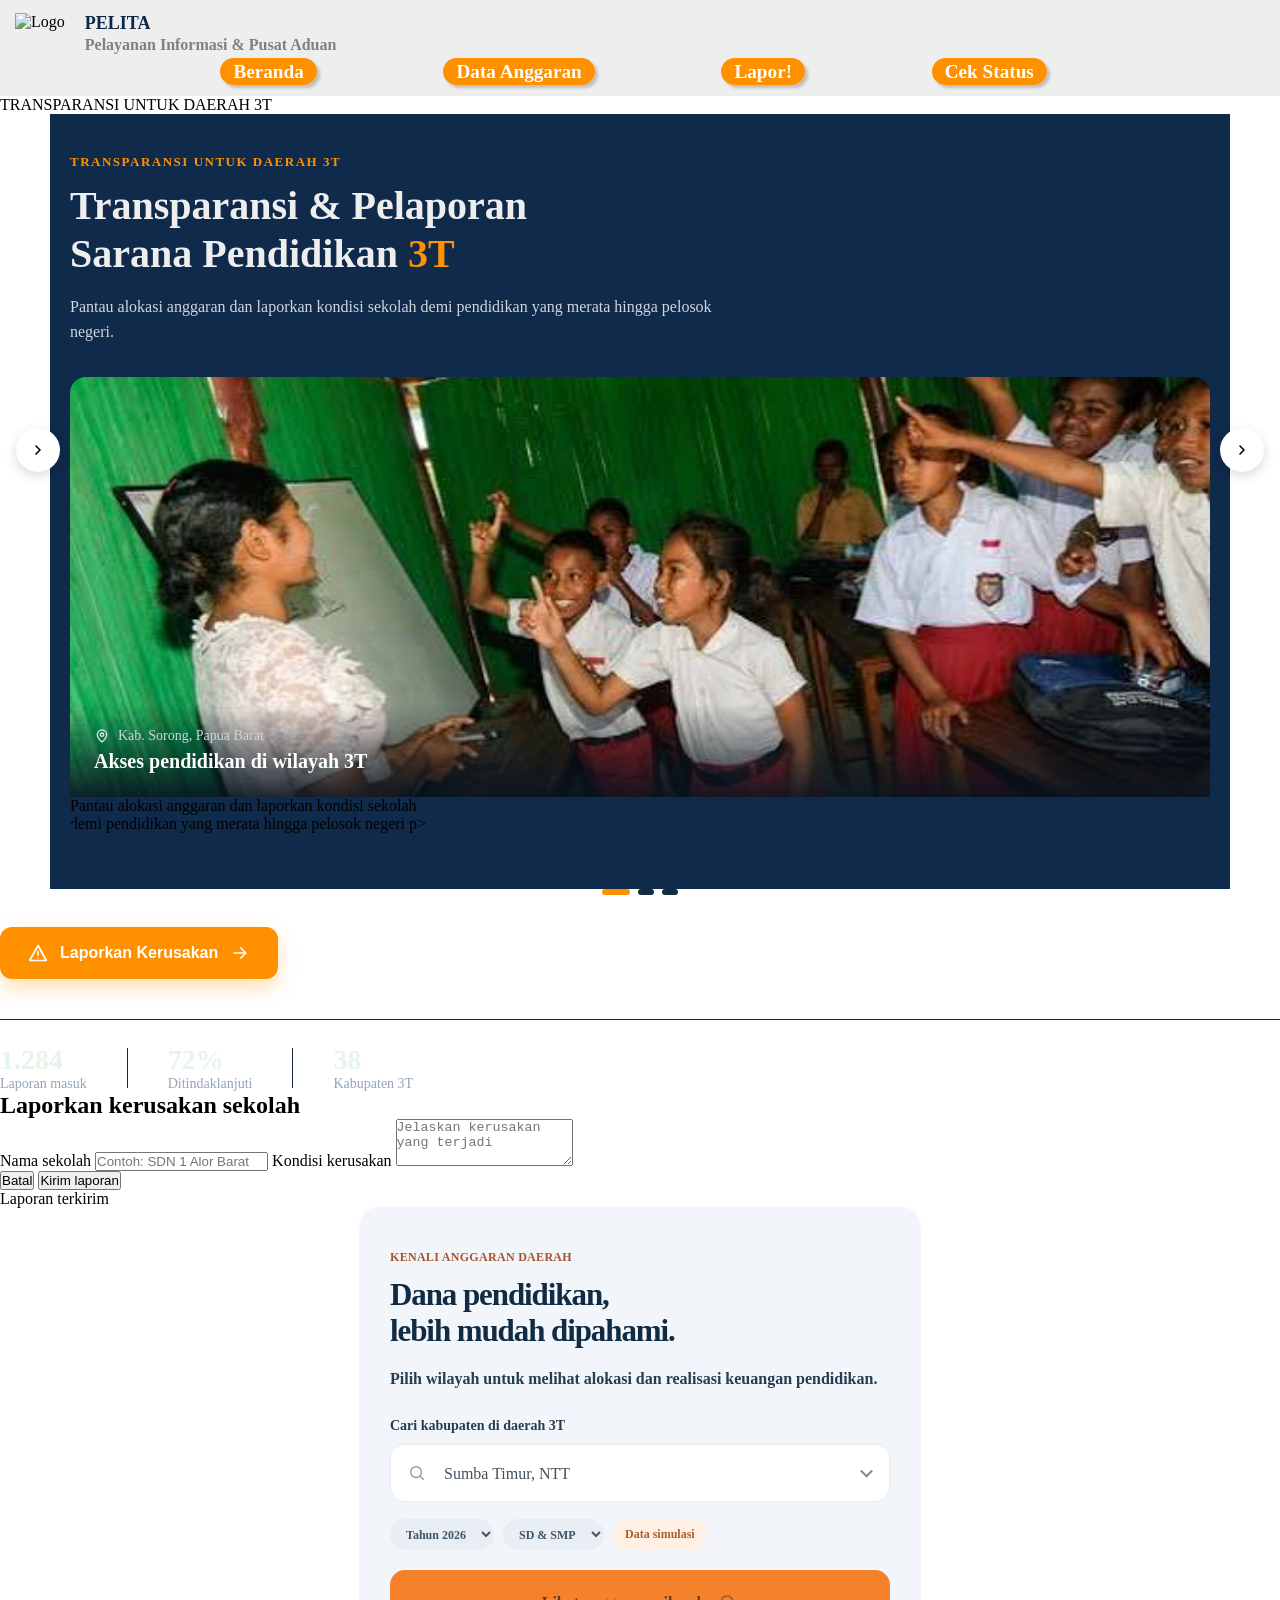
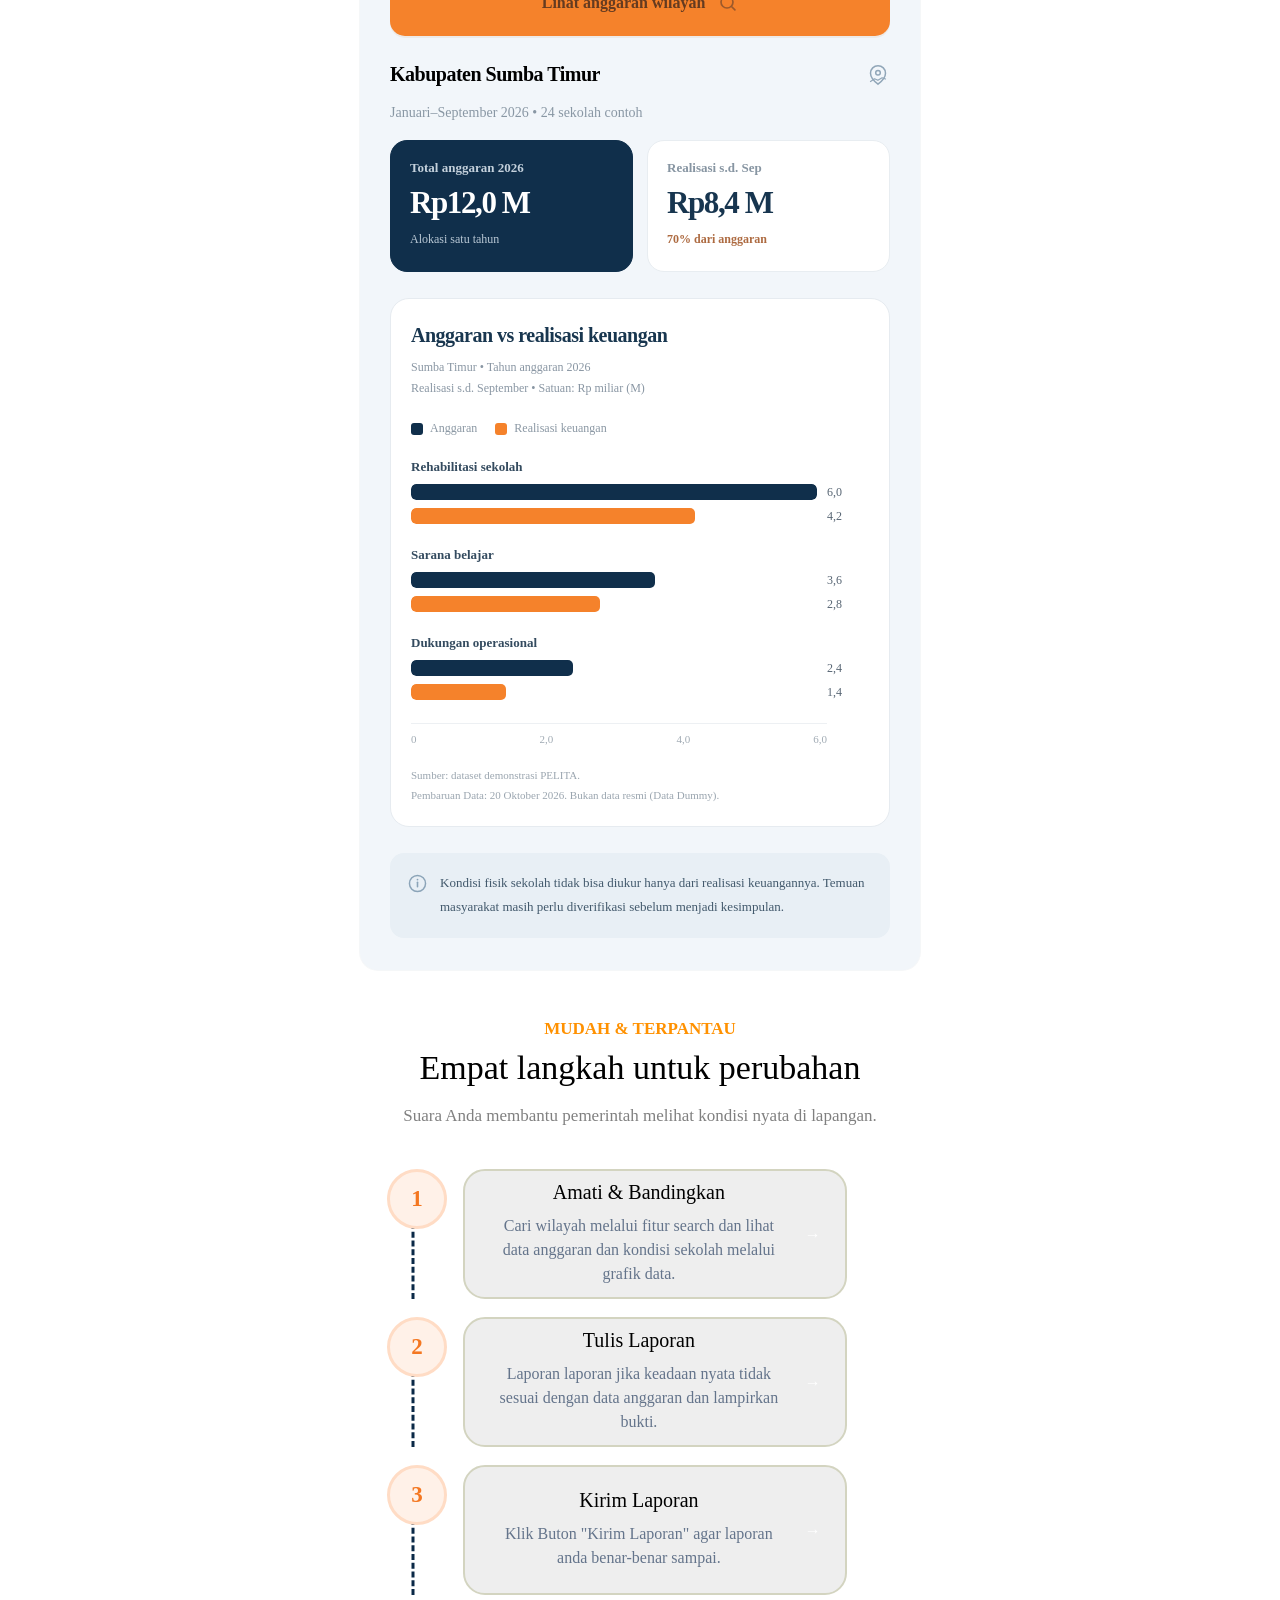
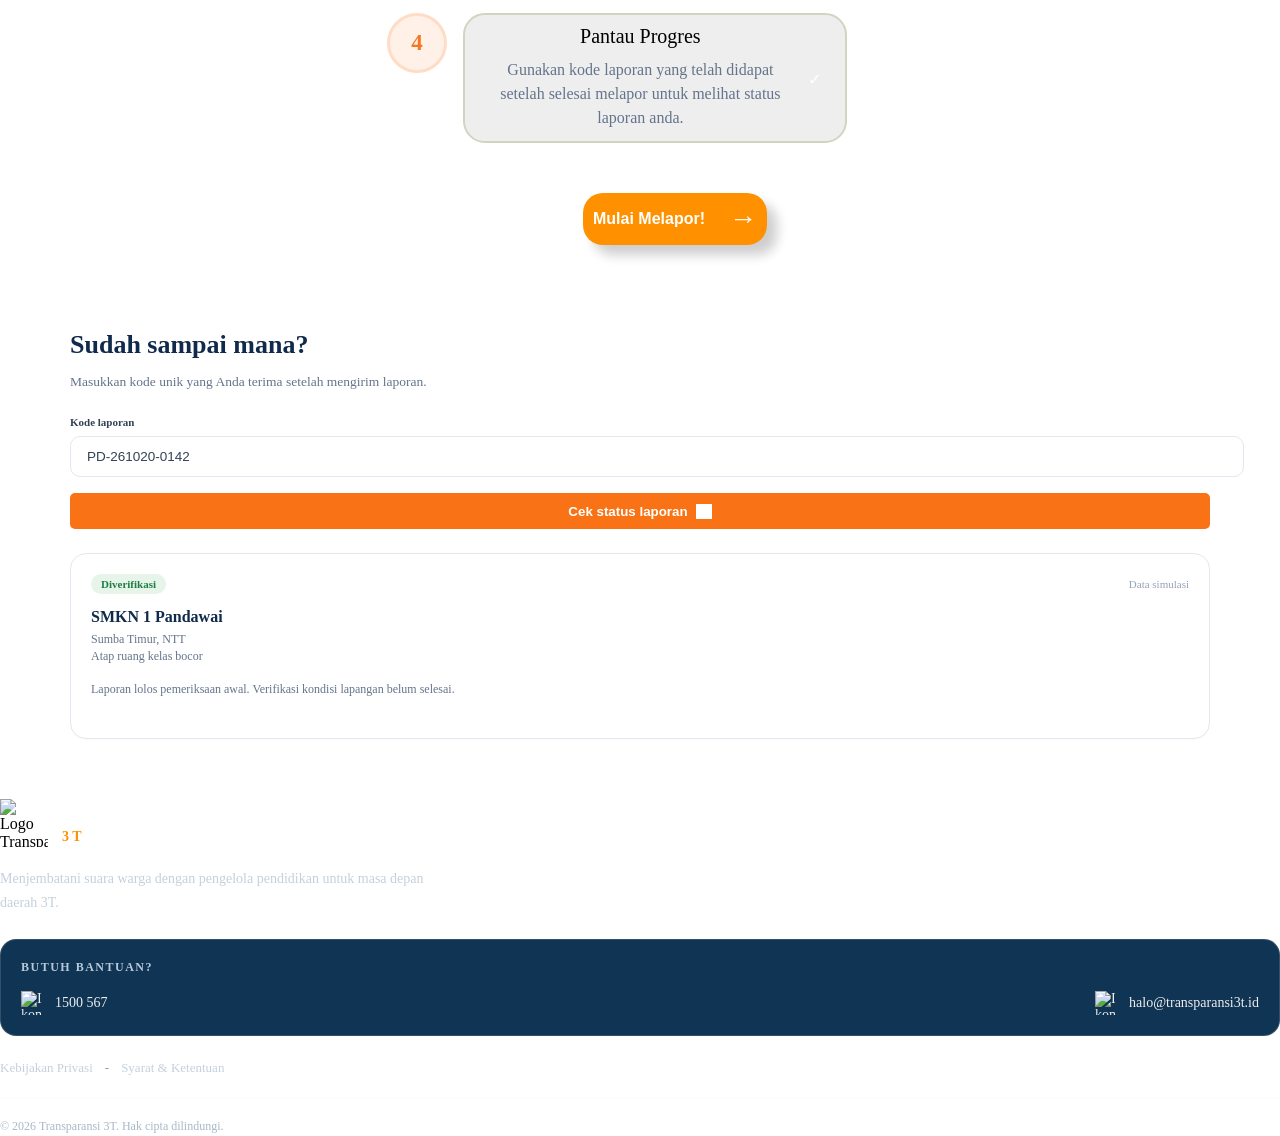
==== commit 9846595b: "Merge branch 'main' into kode-cinta" ====
--- a/index.html
+++ b/index.html
@@ -5,30 +5,37 @@
     <meta name="viewport" content="width=device-width, initial-scale=1.0">
     <title>PELITA</title>
     <link rel="stylesheet" href="style.css">
+    <link rel="stylesheet" href="script.js">
+    <link rel="stylesheet" href="script-form.js">
 </head>
 
 <body>
-<header class="navbar-section">
-    <div class="navbar-container">
-        <!-- Logo & Slogan -->
-        <div class="logo-wrapper">
-            <img src="logo.png" alt="Logo PELITA" class="logo-img"> <!-- Ganti sesuai file logo kamu -->
-            <div class="logo-text">
-                <span class="brand-name">PELITA</span>
-                <span class="brand-desc">Pelayanan Informasi & Pusat Aduan</span>
-            </div>
-        </div>
-
-        <!-- Menu Navigasi -->
-        <ul class="nav-menu">
-            <li><a href="#beranda" class="nav-link active">Beranda</a></li>
-            <li><a href="#anggaran" class="nav-link">Data Anggaran</a></li>
-            <li><a href="#lapor" class="nav-link">Lapor!</a></li>
-            <li><a href="#status" class="nav-link">Cek Status</a></li>
-        </ul>
-    </div>
-</header>
-
+    <!-- Logo -->
+    <article id="Navigasi-bar">
+            <section id="Logo">
+                 <img src="" alt="Logo">
+                 <h4>PELITA <br><span>Pelayanan Informasi & Pusat Aduan</span></h4>
+            </section>
+        <!-- <div class="border"></div> -->
+        <!-- Navigasi -->
+        <nav id="Navigasi">
+            <ul>
+                <li><a href="#Beranda">Beranda</a></li>
+                <li><a href="#Data-Anggaran">Data Anggaran</a></li>
+                <li><a href="lapor.html">Lapor!</a></li>
+                <li><a href="status.html">Cek Status</a></li>
+            </ul>
+        </nav>
+    </article>
+
+    <!-- Header -->
+    <header>
+        <!-- Hero Section -->
+         <section id="Beranda">
+        <section id="Hero-Section">
+           <p class="hero-tagline">
+            TRANSPARANSI UNTUK DAERAH 3T
+           </p> 
 <!-- Hero Section -->
     <section id="Beranda" class="hero-section">
         <div class="hero-container">
@@ -46,7 +53,7 @@
                 <div class="card-slider" id="sliderContainer">
                     <!-- Slide 1 -->
                     <div class="slide-content active">
-                        <img src="Kegiatan belajar mengajar di pelosok.jpg" alt="Akses Pendidikan 3T 1" class="slide-img">
+                        <img src="aset/Kegiatan belajar mengajar di pelosok.jpg" alt="Akses Pendidikan 3T 1" class="slide-img">
                         <div class="slide-overlay">
                             <p class="location"><img src="pin.svg" alt="Pin" class="inline-icon"> Kab. Sorong, Papua Barat</p>
                             <h3>Akses pendidikan di wilayah 3T</h3>
@@ -54,15 +61,15 @@
                     </div>
                     <!-- Slide 2 -->
                     <div class="slide-content">
-                        <img src="Ruang kelas yang perlu perbaikan.jpg" alt="Akses Pendidikan 3T 2" class="slide-img">
+                        <img src="aset/Ruang kelas yang perlu perbaikan.jpg" alt="Akses Pendidikan 3T 2" class="slide-img">
                         <div class="slide-overlay">
-                            <p class="location"><img src="pin.svg" alt="Pin" class="inline-icon"> Kab. Alor, Nusa Tenggara Timur</p>
+                            <p class="location"><img src="aset/pin.svg" alt="Pin" class="inline-icon"> Kab. Alor, Nusa Tenggara Timur</p>
                             <h3>Kondisi fasilitas sekolah di daerah perbatasan</h3>
                         </div>
                     </div>
                     <!-- Slide 3 -->
                     <div class="slide-content">
-                        <img src="Kegiatan belajar mengajar di sumbar.jpg" alt="Akses Pendidikan 3T 3" class="slide-img">
+                        <img src="aset/Kegiatan belajar mengajar di sumbar.jpg" alt="Akses Pendidikan 3T 3" class="slide-img">
                         <div class="slide-overlay">
                             <p class="location"><img src="pin.svg" alt="Pin" class="inline-icon"> Kab. Mentawai, Sumatera Barat</p>
                             <h3>Semangat belajar siswa di pelosok negeri</h3>
@@ -70,12 +77,26 @@
                     </div>
                 </div>
 
+
+           <p class="hero-description">
+            Pantau alokasi anggaran dan laporkan kondisi sekolah <br />
+            demi pendidikan yang merata hingga pelosok negeri
+           p>
+           
+           <div id="carousel" class="carousel-container">
+            <div id="slider-track"></div>
+            <div>
+        </section>
+        </section>
+    </header>
+
+
                 <!-- Tombol Navigasi Slider Kiri & Kanan -->
                 <button class="btn-slide-prev" id="prevSlide" aria-label="Sebelumnya">
-                    <img src="panah-kecil.svg" alt="Prev" class="arrow-icon prev-flip">
+                    <img src="aset/panah-kecil.svg" alt="Prev" class="arrow-icon prev-flip">
                 </button>
                 <button class="btn-slide-next" id="nextSlide" aria-label="Berikutnya">
-                    <img src="panah-kecil.svg" alt="Next" class="arrow-icon">
+                    <img src="aset/panah-kecil.svg" alt="Next" class="arrow-icon">
                 </button>
             </div>
 
@@ -88,10 +109,11 @@
 
             <!-- CTA Button Utama -->
             <button class="btn-hero-lapor" id="open-lapor-hero">
-                <img src="peringatan.svg" alt="Peringatan" class="btn-icon-svg">
+                <img src="aset/peringatan.svg" alt="Peringatan" class="btn-icon-svg">
                 <span>Laporkan Kerusakan</span>
-                <img src="panah-besar.svg" alt="Panah" class="btn-icon-svg">
+                <img src="aset/panah-besar.svg" alt="Panah" class="btn-icon-svg">
             </button>
+
 
             <!-- Statistik -->
             <div class="hero-stats">
@@ -111,6 +133,7 @@
                 </div>
             </div>
         </div>
+    </section>
     </section>
 
     <!-- Formulir Laporan (Modal Overlay) -->
@@ -129,13 +152,467 @@
     </div>
     <div class="toast" id="toast">Laporan terkirim</div>
 
+    <script src="script.js"></script>
+
     <main>
         <!-- Data Anggaran -->
         <section id="Data-Anggaran">
+            <!-- Data Anggaran -->
+ <div class="app">
+
+    <!-- Header Data Anggaran -->
+    <header>
+        <p class="eyebrow">Kenali Anggaran Daerah</p>
+
+        <h1>
+            Dana pendidikan,<br>
+            lebih mudah dipahami.
+        </h1>
+
+        <p class="intro">
+            Pilih wilayah untuk melihat alokasi dan realisasi keuangan pendidikan.
+        </p>
+    </header>
+
+
+    <!-- Pilihan Wilayah dan Filter -->
+    <section aria-label="Pilih wilayah dan filter">
+
+        <label class="field-label" for="region">
+            Cari kabupaten di daerah 3T
+        </label>
+
+        <div class="region-wrap">
+
+            <svg class="search-icon" viewBox="0 0 24 24" fill="none" aria-hidden="true">
+                <circle
+                    cx="10.8"
+                    cy="10.8"
+                    r="7.2"
+                    stroke="currentColor"
+                    stroke-width="1.8"
+                />
+                <path
+                    d="m16.2 16.2 4.1 4.1"
+                    stroke="currentColor"
+                    stroke-width="1.8"
+                    stroke-linecap="round"
+                />
+            </svg>
+
+            <select class="region-select" id="region">
+                <option value="sumba">Sumba Timur, NTT</option>
+                <option value="sabu">Sabu Raijua, NTT</option>
+                <option value="rote">Rote Ndao, NTT</option>
+                <option value="alor">Alor, NTT</option>
+                <option value="belu">Belu, NTT</option>
+            </select>
+
+            <span class="chevron" aria-hidden="true"></span>
+
+        </div>
+
+
+        <!-- buat filter -->
+        <div class="filters">
+
+            <label class="sr-only" for="year">
+                Tahun anggaran
+            </label>
+
+            <select class="filter-select" id="year">
+                <option value="2026">Tahun 2026</option>
+                <option value="2025">Tahun 2025</option>
+                <option value="2024">Tahun 2024</option>
+            </select>
+
+
+            <label class="sr-only" for="level">
+                Jenjang pendidikan
+            </label>
+
+            <select class="filter-select" id="level">
+                <option value="all">SD &amp; SMP</option>
+                <option value="sd">SD</option>
+                <option value="smp">SMP</option>
+            </select>
+
+
+            <span class="data-badge">
+                Data simulasi
+            </span>
+
+        </div>
+
+
+        <!-- button -->
+        <button
+            class="primary-button"
+            id="showBudget"
+            type="button"
+        >
+            Lihat anggaran wilayah
+
+            <svg
+                class="button-search"
+                viewBox="0 0 24 24"
+                fill="none"
+                aria-hidden="true"
+            >
+                <circle
+                    cx="10.8"
+                    cy="10.8"
+                    r="7.2"
+                    stroke="currentColor"
+                    stroke-width="2"
+                />
+
+                <path
+                    d="m16.2 16.2 4.1 4.1"
+                    stroke="currentColor"
+                    stroke-width="2"
+                    stroke-linecap="round"
+                />
+            </svg>
+        </button>
+
+    </section>
+
+
+    <!-- info wilayah -->
+    <section aria-labelledby="regionTitle">
+
+        <div class="region-heading">
+
+            <h2 id="regionTitle">
+                Kabupaten Sumba Timur
+            </h2>
+
+            <svg
+                class="map-pin"
+                viewBox="0 0 24 24"
+                fill="none"
+                aria-hidden="true"
+            >
+                <path
+                    d="M19.5 10.2c0 5.2-7.5 11-7.5 11s-7.5-5.8-7.5-11a7.5 7.5 0 1 1 15 0Z"
+                    stroke="currentColor"
+                    stroke-width="1.5"
+                />
+
+                <circle
+                    cx="12"
+                    cy="9.8"
+                    r="2.3"
+                    stroke="currentColor"
+                    stroke-width="1.5"
+                />
+
+                <path
+                    d="m4.5 18.5 4.1-2.7 3.3 1.5 4.2-2.5 3.4 1.2"
+                    stroke="currentColor"
+                    stroke-width="1.2"
+                    stroke-linecap="round"
+                    stroke-linejoin="round"
+                />
+            </svg>
+        </div>
+
+
+        <p class="period" id="periodText">
+            Januari–September 2026 • 24 sekolah contoh
+        </p>
+
+
+        <!-- ringkasan anggaran -->
+        <div class="summary-grid">
+
+            <article class="summary-card total">
+
+                <p class="summary-label">
+                    Total anggaran 2026
+                </p>
+
+                <p class="amount" id="budgetTotal">
+                    Rp12,0 M
+                </p>
+
+                <p class="summary-note">
+                    Alokasi satu tahun
+                </p>
+
+            </article>
+
+
+            <article class="summary-card">
+
+                <p class="summary-label">
+                    Realisasi s.d. Sep
+                </p>
+
+                <p class="amount" id="realizedTotal">
+                    Rp8,4 M
+                </p>
+
+                <p
+                    class="summary-note realization-note"
+                    id="realizedPercent"
+                >
+                    70% dari anggaran
+                </p>
+
+            </article>
+
+        </div>
+
+    </section>
+
+
+    <!-- grafik anggaran -->
+    <section
+        class="chart-card"
+        aria-labelledby="chartTitle"
+    >
+
+        <h2 id="chartTitle">
+            Anggaran vs realisasi keuangan
+        </h2>
+
+        <p
+            class="chart-subtitle"
+            id="chartRegion">
+            Sumba Timur • Tahun anggaran 2026
+        </p>
+
+        <p class="chart-subtitle">
+            Realisasi s.d. September • Satuan: Rp miliar (M)
+        </p>
+
+
+        <!-- Legenda -->
+        <div
+            class="legend"
+            aria-label="Legenda grafik">
+
+            <span class="legend-item">
+                <span class="legend-swatch swatch-navy"></span>
+                Anggaran
+            </span>
+
+            <span class="legend-item">
+                <span class="legend-swatch swatch-orange"></span>
+                Realisasi keuangan
+            </span>
+        </div>
+
+
+        <!-- rehabilitasi sekolah -->
+        <div class="chart-row">
+            <p class="category">
+                Rehabilitasi sekolah
+            </p>
+
+            <div class="bar-line">
+                <div class="bar-track">
+                    <div
+                        class="bar budget"
+                        id="rehabBudgetBar"
+                        style="width:100%"
+                    ></div>
+                </div>
+
+                <span
+                    class="bar-value"
+                    id="rehabBudgetValue">
+                    6,0
+                </span>
+            </div>
+
+
+            <div class="bar-line">
+                <div class="bar-track">
+                    <div
+                        class="bar realized"
+                        id="rehabRealBar"
+                        style="width:70%">
+                    </div>
+                </div>
+
+                <span
+                    class="bar-value"
+                    id="rehabRealValue">
+                    4,2
+                </span>
+            </div>
+        </div>
+
+
+        <!-- sarana belajar -->
+        <div class="chart-row">  
+            <p class="category">
+                Sarana belajar
+            </p>
+
+            <div class="bar-line">
+
+                <div class="bar-track">
+                    <div
+                        class="bar budget"
+                        id="suppliesBudgetBar"
+                        style="width:60%"
+                    ></div>
+                </div>
+
+                <span
+                    class="bar-value"
+                    id="suppliesBudgetValue"
+                >
+                    3,6
+                </span>
+
+            </div>
+
+
+            <div class="bar-line">
+
+                <div class="bar-track">
+                    <div
+                        class="bar realized"
+                        id="suppliesRealBar"
+                        style="width:46.67%"
+                    ></div>
+                </div>
+
+                <span
+                    class="bar-value"
+                    id="suppliesRealValue"
+                >
+                    2,8
+                </span>
+
+            </div>
+
+        </div>
+
+
+        <!-- Dukungan Operasional -->
+        <div class="chart-row">
+
+            <p class="category">
+                Dukungan operasional
+            </p>
+
+            <div class="bar-line">
+
+                <div class="bar-track">
+                    <div
+                        class="bar budget"
+                        id="opsBudgetBar"
+                        style="width:40%"
+                    ></div>
+                </div>
+
+                <span
+                    class="bar-value"
+                    id="opsBudgetValue"
+                >
+                    2,4
+                </span>
+
+            </div>
+
+
+            <div class="bar-line">
+
+                <div class="bar-track">
+                    <div
+                        class="bar realized"
+                        id="opsRealBar"
+                        style="width:23.33%"
+                    ></div>
+                </div>
+
+                <span
+                    class="bar-value"
+                    id="opsRealValue"
+                >
+                    1,4
+                </span>
+
+            </div>
+
+        </div>
+
+
+        <!-- Skala Grafik -->
+        <div
+            class="axis"
+            aria-hidden="true"
+        >
+            <span>0</span>
+            <span>2</span>
+            <span>4</span>
+            <span>6</span>
+        </div>
+
+
+        <!-- Sumber -->
+        <p class="source">
+            Sumber: dataset demonstrasi PELITA.<br>
+            Pembaruan Data: 20 Oktober 2026.
+            Bukan data resmi (Data Dummy).
+        </p>
+
+    </section>
+
+
+    <!-- Catatan -->
+    <aside class="notice">
+
+        <svg
+            class="notice-icon"
+            viewBox="0 0 24 24"
+            fill="none"
+            aria-hidden="true"
+        >
+            <circle
+                cx="12"
+                cy="12"
+                r="9.2"
+                stroke="currentColor"
+                stroke-width="1.7"
+            />
+
+            <path
+                d="M12 10.5v5.1"
+                stroke="currentColor"
+                stroke-width="1.8"
+                stroke-linecap="round"
+            />
+
+            <circle
+                cx="12"
+                cy="7.5"
+                r="1"
+                fill="currentColor"
+            />
+        </svg>
+
+
+        <p>
+            Kondisi fisik sekolah tidak bisa diukur hanya dari
+            realisasi keuangannya. Temuan masyarakat masih perlu
+            diverifikasi sebelum menjadi kesimpulan.
+        </p>
+
+    </aside>
+
+</div>
         </section>
 
         <!-- Langkah-Cara-Melapor&Button -->
-        <section id="#Langkah-Cara-Melapor-dan-Button">
+        <section id="Langkah-Cara-Melapor-dan-Button">
+            <article class="Cara-Melapor">
             <div class="Text-Pengantar">
                 <h6>MUDAH & TERPANTAU</h6>
                 <h2>Empat langkah untuk perubahan</h2>
@@ -149,11 +626,11 @@
                     <div class="card">
                         <div>
                             <h2>Amati & Bandingkan</h2>
-                            <p>Lihat data anggaran dan kondisi sekolah.</p>
+                            <p>Cari wilayah melalui fitur search dan lihat data anggaran dan kondisi sekolah melalui grafik data.</p>
                         </div>
-                        <span class="icon"></span>
+                        <span class="icon">→</span>
                     </div>
-                </div>
+                </div> <br>
                 <!-- Step 2 -->
                 <div class="step">
                     <div class="nomor">2</div>
@@ -162,9 +639,9 @@
                             <h2>Tulis Laporan</h2>
                             <p>Laporan laporan jika keadaan nyata tidak sesuai dengan data anggaran dan lampirkan bukti.</p>
                         </div>
-                        <span class="icon"></span>
+                        <span class="icon">→</span>
                     </div>
-                </div>
+                </div> <br>
                 <!-- Step 3 -->
                 <div class="step">
                     <div class="nomor">3</div>
@@ -173,9 +650,9 @@
                             <h2>Kirim Laporan</h2>
                             <p>Klik Buton "Kirim Laporan" agar laporan anda benar-benar sampai.</p>
                         </div>
-                        <span class="icon"></span>
+                        <span class="icon">→</span>
                     </div>
-                </div>
+                </div> <br>
                 <!-- Step 4 -->
                  <div class="step">
                     <div class="nomor">4</div>
@@ -184,15 +661,89 @@
                             <h2>Pantau Progres</h2>
                             <p>Gunakan kode laporan yang telah didapat setelah selesai melapor untuk melihat status laporan anda.</p>
                         </div>
-                        <span class="icon"></span>
+                        <span class="icon">✓</span>
                     </div>
                 </div>
-
-
-            </div>
-            <script src="script.js"></script>
-    
+            </div>
+            </article>
+            <button class="tombol" id="bukaForm" type="button">
+                 Mulai Melapor!
+                <span>→</span>
+            </button>
         </section>
+
+    <!-- Modal Form Pelaporan -->
+        <div class="overlay-hamparan" id="modalLaporan" hidden>
+
+             <div class="modal">
+                <button class="tutup-modal" id="tutupForm" type="button">
+                    &times;
+                </button>
+                
+                <p class="label-form">FORM PELAPORAN</p>
+                <h2>Laporkan Kerusakan</h2>
+
+                <!-- Form Laporan -->
+                <form id="formLaporan">
+                    <!-- Label Laporan Kerusakan -->
+                    <label for="namaSekolah">Nama sekolah</label>
+                    <input
+                    type="text"
+                    id="namaSekolah"
+                    name="namaSekolah"
+                    placeholder="Contoh: SD Negeri 4 Alor"
+                    required
+                    >
+                    
+                    <!-- Label Jenis Kerusakan -->
+                    <label for="jenisKerusakan">Jenis kerusakan</label>
+                    <select id="jenisKerusakan" name="jenisKerusakan" required>
+                        <option value="">Pilih jenis kerusakan</option>
+                        <option value="Ruang kelas">Ruang kelas</option>
+                        <option value="Toilet">Toilet</option>
+                        <option value="Perpustakaan">Perpustakaan</option>
+                        <option value="Laboratorium">Laboratorium</option>
+                        <option value="Fasilitas lainnya">Fasilitas lainnya</option>
+                    </select>
+                    
+                    <label for="lokasiSekolah">Lokasi sekolah</label>
+                    <input
+                    type="text"
+                    id="lokasiSekolah"
+                    name="lokasiSekolah"
+                    placeholder="Kabupaten, Provinsi"
+                    required
+                    >
+                    
+                    <!-- Label Deskripsi Laporan -->
+                    <label for="deskripsi">Deskripsi singkat</label>
+                    <textarea
+                    id="deskripsi"
+                    name="deskripsi"
+                    placeholder="Ceritakan kondisi sarana yang perlu ditindaklanjuti..."
+                    rows="4"
+                    required>
+                    </textarea>
+                    
+                    <!-- Label Bukti Foto Laporan -->
+                    <label for="fotoBukti" class="upload-foto">
+                        Tambahkan foto sebagai bukti laporan
+                        <span>Disarankan!</span>
+                    </label>
+                    <input
+                    type="file"
+                    id="fotoBukti"
+                    name="fotoBukti"
+                    accept="image/*"
+                    >
+                    
+                <button type="submit" class="kirim-laporan">
+                    Kirim Laporan <span>→</span>
+                </button>
+    </form>
+  </div>
+</div>
+
     </main>
 
    <!-- Cek Status Laporan Section -->
@@ -252,18 +803,65 @@
     <footer class="footer-3t">
         <div class="footer-brand">
             <img
-            scr="#"
-            alt="Logo Transparasi 3T"
-            class="footer-logo">
-            
-           <div class="footer-brand-text">
-            <h2>Transparasi</h2>
-            <span>3T</span>
-           </div>
-        </div>
-
-    </footer>
-
-
+                src="images/logo.png"
+                alt="Logo Transparansi 3T"
+                class="footer-logo">
+
+            <div class="brand-text">
+                <h2>Transparansi</h2>
+                <span>3 T</span>
+            </div>
+        </div>
+
+        <p class="footer-description">
+            Menjembatani suara warga dengan pengelola pendidikan untuk masa depan daerah 3T.
+        </p>
+
+        <div class="footer-contact">
+            <p class="contact-heading">BUTUH BANTUAN?</p>
+
+            <div class="contact-items">
+                <a href="tel:1500567" class="contact-item">
+                    <img
+                        src="images/telepon.png"
+                        alt="Ikon telepon">
+                    <span>1500 567</span>
+                </a>
+
+                <a
+                    href="mailto:halo@transparansi3t.id"
+                    class="contact-item">
+                    <img
+                        src="images/email.png"
+                        alt="Ikon email">
+                    <span>halo@transparansi3t.id</span>
+                </a>
+            </div>
+        </div>
+
+        <div class="footer-links">
+            <a href="kebijakan-privasi.html">
+                Kebijakan Privasi
+            </a>
+
+            <span class="link-separator">-</span>
+
+            <a href="syarat-ketentuan.html">
+                Syarat &amp; Ketentuan
+            </a>
+        </div>
+
+        <!-- buat pemisahny -->
+        <div class="footer-divider"></div>
+
+        <p class="footer-copyright">
+            &copy; 2026 Transparansi 3T. Hak cipta dilindungi.
+        </p>
+    </div>
+</footer>
+
+<script src="script.js"></script>
+<script src="script-form.js"></script>
+<script src="data-anggaran.js"></script>
 </body>
 </html>
--- a/style.css
+++ b/style.css
@@ -1,101 +1,66 @@
 * {
-    margin: 0%;
-    padding: 0%;
-    
-}
-
-:root{
-    --navy: #0A2947;
-    --cream: #F3E4C9;
-    --orange: #FF9100;
-    --babyblue: #EEEEEE;
-}
-
-.navbar-section {
-    width: 100%;
-    background-color: #ffffff;
-    border-bottom: 1px solid #e2e8f0;
-    position: sticky;
-    top: 0;
-    z-index: 1000;
-    box-shadow: 0 2px 4px rgba(0, 0, 0, 0.02);
-}
-
-.navbar-container {
-    max-width: 1140px;
-    margin: 0 auto;
-    padding: 16px 24px;
-    display: flex;
-    align-items: center;
-    justify-content: space-between;
-}
-
-/* Logo & Teks di Kiri */
-.logo-wrapper {
-    display: flex;
-    align-items: center;
-    gap: 12px;
-}
-
-.logo-img {
-    height: 36px;
-    object-fit: contain;
-}
-
-.logo-text {
-    display: flex;
-    flex-direction: column;
-}
-
-.brand-name {
-    font-size: 20px;
-    font-weight: 800;
-    color: #0f2a4a;
-    letter-spacing: 0.5px;
-    line-height: 1.1;
-}
-
-.brand-desc {
-    font-size: 11.5px;
-    color: #64748b;
-    font-weight: 500;
-}
-
-/* Menu Navigasi di Kanan */
-.nav-menu {
-    display: flex;
-    align-items: center;
-    gap: 32px;
-    list-style: none;
-    margin: 0;
-    padding: 0;
-}
-
-.nav-link {
-    text-decoration: none;
-    font-size: 15px;
-    font-weight: 600;
-    color: #334155;
-    transition: color 0.2s ease;
-    position: relative;
-    padding-bottom: 4px;
-}
-
-/* Efek Hover & Aktif pada Menu */
-.nav-link:hover,
-.nav-link.active {
-    color: #f97316; /* Warna oranye khas web kamu */
-}
-
-.nav-link.active::after {
-    content: "";
-    position: absolute;
-    bottom: 0;
-    left: 0;
-    width: 100%;
-    height: 2px;
-    background-color: #f97316;
-    border-radius: 2px;
+  margin: 0%;
+  padding: 0%;
+}
+
+:root {
+  --navy: #0a2947;
+  --cream: #f3e4c9;
+  --orange: #ff9100;
+  --babyblue: #eeeeee;
+}
+
+body {
+  background-color: white;
+}
+
+/* Logo */
+#Logo {
+  padding-left: 15px;
+  display: flex;
+  gap: 20px;
+}
+#Logo h4 {
+  color: var(--navy);
+  font-size: large;
+}
+h4 span {
+  color: grey;
+  font-size: medium;
+}
+.border {
+  border: 1px solid gray;
+  width: 101%;
+}
+/* Navigasi */
+#Navigasi-bar {
+  background-color: var(--babyblue);
+  width: 99%;
+  margin: 0%;
+  position: sticky;
+  top: 0%;
+  z-index: 1000;
+  padding: 1%;
+  padding-left: 0%;
+}
+ul {
+  padding-top: 6px;
+  display: flex;
+  gap: 10%;
+  list-style: none;
+  font-weight: bolder;
+  font-size: larger;
+  justify-content: center;
+  position: sticky;
+}
+#Navigasi-bar a {
+  background-color: var(--orange);
+  border-radius: 20px;
+  text-decoration: none;
+  padding: 3px 13px 3px 13px;
+  color: white;
+  box-shadow: 3px 3px 3px #0b0b0b33;
+ 
 }
 
 /* Hero Section */
@@ -464,147 +429,951 @@
 
 /* Langkah Melapor */
 #Langkah-Cara-Melapor-dan-Button {
-    width: 100%;
-    max-width: 650px;
-    margin: 0 auto;
-    padding: 60px 24px;
-}
-h2 {
-    font-size: clamp(28px, 5vw, 34px);
-    font-weight: 500;
-    line-height: 1.3;
-    margin-bottom: 12px;
-}
-
+  display: flex;
+  flex-direction: column;     /* Menyusun konten dari atas ke bawah */
+  justify-content: center;    /* MENGENTAHKAN SECARA VERTIKAL */
+  align-items: center;        /* Mengentahkan secara horizontal (opsional) */
+  
+  min-height: 100vh;          /* WAJIB: Berikan tinggi minimal pada section */
+  text-align: center;
+}
+.Cara-Melapor {
+  padding-top: 20px;
+  padding-bottom: 20px;
+  border-radius: 20px;
+  width: 76%;
+}
+.Text-Pengantar h6 {
+  color: var(--orange);
+  font-size: 17px;
+  line-height: 1.6;
+  margin-bottom: 3px;
+}
+.Text-Pengantar h2 {
+  font-size: clamp(28px, 5vw, 34px);
+  font-weight: 500;
+  line-height: 1.3;
+  margin-bottom: 12px;
+}
 .deskripsi {
-    color: #64748b;
-    font-size: 17px;
-    line-height: 1.6;
-    margin-bottom: 40px;
+  color: gray;
+  font-size: 17px;
+  line-height: 1.6;
+  margin-bottom: 40px;
 }
 /* Wadah seluruh langkah */
 #Alur {
-    display: flex;
-    flex-direction: column;
-    gap: 0;
+  padding-left: 24%;
 }
 .step {
-    display: grid;
-    grid-template-columns: 56px minmax(0, 1fr);
-    column-gap: 20px;
-    position: relative;
-    align-items: stretch;
+  display: grid;
+  grid-template-columns: 56px minmax(0, 1fr);
+  column-gap: 20px;
+  position: relative;
+  align-items: stretch;
 }
 /* Lingkaran nomor */
 .nomor {
-    width: 54px;
-    height: 54px;
-    border-radius: 50%;
-    background-color: #fff1e8;
-    border: 3px solid #ffdcc5;
-    color: #f47721;
+  width: 54px;
+  height: 54px;
+  border-radius: 50%;
+  background-color: #fff1e8;
+  border: 3px solid #ffdcc5;
+  color: #f47721;
+  display: flex;
+  align-items: center;
+  justify-content: center;
+  font-size: 23px;
+  font-weight: bold;
+  position: relative;
+  z-index: 2;
+}
+/* Garis putus-putus penghubung */
+.step:not(:last-child)::after {
+  content: "";
+  position: absolute;
+  left: 26px;
+  top: 54px;
+  bottom: 0;
+  border-left: 3px dashed var(--navy);
+  transform: translateX(-50%);
+  z-index: 1;
+}
+/* Card langkah */
+.card {
+  width: 50%;
+  height: 70px;
+  padding: 28px 24px;
+  background-color: var(--babyblue);
+  border: 2px solid #d3d4c0;
+  border-radius: 22px;
+  display: flex;
+  align-items: center;
+  justify-content: space-between;
+  gap: 16px;
+}
+.card h2 {
+  font-size: 20px;
+  font-weight: 500;
+  margin-bottom: 10px;
+}
+.card p {
+  color: #64748b;
+  font-size: 16px;
+  line-height: 1.5;
+}
+.ikon {
+  color: #94a3b8;
+  font-size: 30px;
+  flex-shrink: 0;
+}
+/* Tombol bawah */
+.tombol {
+  margin-top: 30px;
+  padding: 10px;
+  margin-left: 70px;
+  border: none;
+  border-radius: 20px;
+  background-color: var(--orange);
+  color: white;
+  font-size: 16px;
+  font-weight: bold;
+  cursor: pointer;
+  display: flex;
+  align-items: center;
+  justify-content: center;
+  gap: 24px;
+  box-shadow: 10px 10px 12px #0c0c0c33;
+}
+.tombol a {
+  color: white;
+  text-decoration: none;
+}
+.tombol span {
+  font-size: 28px;
+}
+/* Tampilan HP */
+@media (max-width: 480px) {
+  .langkah-section {
+    padding: 40px 16px;
+  }
+  .step {
+    grid-template-columns: 44px minmax(0, 1fr);
+    column-gap: 12px;
+  }
+  .nomor {
+    width: 44px;
+    height: 44px;
+    font-size: 14px;
+  }
+  .step:not(:last-child)::after {
+    left: 22px;
+    top: 44px;
+  }
+  .card {
+    min-height: 120px;
+    padding: 20px 14px;
+    border-radius: 17px;
+  }
+  .card h2 {
+    font-size: 17px;
+  }
+  .card p {
+    font-size: 14px;
+  }
+  .ikon {
+    font-size: 24px;
+  }
+  .tombol {
+    font-size: 17px;
+    padding: 21px 12px;
+  }
+}
+
+/* MODAL FORM LAPORAN */
+.overlay-hamparan {
+  position: fixed;
+  inset: 0;
+  z-index: 1000;
+  background-color: rgba(12, 20, 35, 0.75);
+
+  display: flex;
+  justify-content: center;
+  align-items: center;
+
+  padding: 16px;
+  overflow-y: auto;
+}
+/* Jangan tampilkan modal jika atribut hidden aktif */
+#modalLaporan[hidden] {
+  display: none !important;
+}
+/* Kotak form */
+.modal {
+  position: relative;
+  background-color: white;
+  width: 100%;
+  max-width: 500px;
+  max-height: 90vh;
+  overflow-y: auto;
+
+  padding: 30px 24px;
+  border-radius: 28px;
+  box-sizing: border-box;
+}
+
+/* Tombol tutup */
+.tutup-modal {
+  position: absolute;
+  top: 20px;
+  right: 20px;
+
+  width: 42px;
+  height: 42px;
+  border: none;
+  border-radius: 50%;
+
+  background-color: #f1f5f9;
+  color: #334155;
+  font-size: 28px;
+  cursor: pointer;
+}
+
+/* Judul form */
+.label-form {
+  color: var(--orange);
+  font-size: 13px;
+  font-weight: bold;
+  letter-spacing: 2px;
+  margin-top: 10px;
+}
+.modal h2 {
+  color: #172033;
+  font-size: 27px;
+  margin: 16px 0 28px;
+}
+
+
+/* Label dan input */
+.modal form > label:not(.upload-foto) {
+  display: block;
+  margin: 18px 0 8px;
+
+  color: #334155;
+  font-size: 16px;
+  font-weight: bold;
+}
+.modal input:not([type="file"]),
+.modal select,
+.modal textarea {
+  width: 100%;
+  padding: 15px;
+  box-sizing: border-box;
+
+  border: 1.5px solid #dce5f0;
+  border-radius: 14px;
+  background-color: white;
+
+  font-family: inherit;
+  font-size: 14px;
+  color: #334155;
+}
+.modal input::placeholder,
+.modal textarea::placeholder {
+  color: #94a8c2;
+}
+.modal textarea {
+  resize: vertical;
+}
+
+/* Area unggah foto */
+.modal input[type="file"] {
+  display: block;
+  width: 100%;
+  margin-top: 10px;
+  font-size: 13px;
+}
+.upload-foto {
+  display: flex;
+  justify-content: space-between;
+  align-items: center;
+  gap: 10px;
+
+  margin-top: 22px;
+  padding: 18px;
+
+  border: 1.5px dashed var(--orange);
+  border-radius: 14px;
+  background-color: #fff3e9;
+
+  color: var(--orange);
+  font-size: 14px;
+  font-weight: bold;
+  cursor: pointer;
+}
+.upload-foto span {
+  font-size: 12px;
+  font-weight: normal;
+}
+
+/* Tombol kirim */
+.kirim-laporan {
+  width: 100%;
+  margin-top: 20px;
+  padding: 18px;
+
+  border: none;
+  border-radius: 15px;
+  background-color: var(--orange);
+  color: white;
+
+  font-size: 16px;
+  font-weight: bold;
+  cursor: pointer;
+}
+
+.kirim-laporan span {
+  margin-left: 10px;
+  font-size: 22px;
+}
+/* Responsif untuk layar kecil */
+@media (max-width: 480px) {
+  .modal {
+    padding: 26px 18px;
+    border-radius: 22px;
+  }
+  .modal h2 {
+    font-size: 23px;
+    padding-right: 35px;
+  }
+}
+
+/* Area input file */
+.modal input[type="file"] {
+  display: block;
+  width: 100%;
+  margin-top: 10px;
+  font-family: inherit;
+  font-size: 13px;
+  color: #64748b;
+}
+/* Mempercantik tombol Pilih File */
+.modal input[type="file"]::file-selector-button {
+  background-color: #fff3e9;
+  color: var(--orange);
+
+  border: 1px solid var(--orange);
+  border-radius: 10px;
+
+  padding: 10px 16px;
+  margin-right: 12px;
+
+  font-family: inherit;
+  font-size: 14px;
+  font-weight: bold;
+
+  cursor: pointer;
+  transition: background-color 0.2s ease;
+}
+/* Efek ketika kursor diarahkan ke tombol */
+.modal input[type="file"]::file-selector-button:hover {
+  background-color: #ffe2cc;
+}
+
+/* Sembunyikan scrollbar pada modal */
+.modal {
+  scrollbar-width: none; /* Firefox */
+  -ms-overflow-style: none; /* Internet Explorer lama */
+}
+.modal::-webkit-scrollbar {
+  display: none; /* Chrome, Edge, Safari */
+}
+
+/*Footer*/
+.footer {
+    width: 100%;
+    background-color: var(--navy);
+    color: var(--babyblue);
+    padding: 40px 8% 24px;
+    box-sizing: border-box;
+    font-family: inherit;
+}
+
+.footer-container {
+    max-width: 1200px;
+    margin: 0 auto;
+}
+
+.footer-brand {
     display: flex;
     align-items: center;
-    justify-content: center;
-    font-size: 16px;
-    font-weight: bold;
-    position: relative;
-    z-index: 2;
-}
-/* Garis putus-putus penghubung */
-.step:not(:last-child)::after {
-    content: "";
-    position: absolute;
-    left: 26px;
-    top: 54px;
-    bottom: 0;
-    border-left: 3px dashed #e2e8f0;
-    transform: translateX(-50%);
-    z-index: 1;
-}
-/* Card langkah */
-.card {
-    min-width: 0;
-    min-height: 138px;
-    padding: 28px 24px;
-    background-color: #f8fafc;
-    border: 2px solid #f1f5f9;
-    border-radius: 22px;
+    gap: 14px;
+    margin-bottom: 20px;
+}
+
+.footer-logo {
+    width: 48px;
+    height: 48px;
+    object-fit: contain;
+    flex-shrink: 0;
+}
+
+.brand-text h2 {
+    margin: 0 0 4px;
+    font-size: 20px;
+    font-weight: 700;
+    color: white;
+}
+
+.brand-text span {
+    display: block;
+    color: var(--orange);
+    font-size: 14px;
+    font-weight: 600;
+}
+
+.footer-description {
+    max-width: 450px;
+    margin-bottom: 24px;
+    color: #c4d0dc;
+    font-size: 14px;
+    line-height: 1.7;
+}
+
+.footer-contact {
+    background-color: #103454;
+    border: 1px solid rgba(238, 238, 238, 0.15);
+    border-radius: 16px;
+    padding: 20px;
+    margin-bottom: 24px;
+    box-sizing: border-box;
+}
+
+.contact-heading {
+    margin-bottom: 16px;
+    color: #b8c9d9;
+    font-size: 12px;
+    font-weight: 700;
+    letter-spacing: 1.5px;
+}
+
+.contact-items {
     display: flex;
     align-items: center;
     justify-content: space-between;
-    gap: 16px;
-}
-.card h2 {
-    font-size: 20px;
-    font-weight: 500;
-    margin-bottom: 10px;
-}
-.card p {
-    color: #64748b;
-    font-size: 16px;
-    line-height: 1.5;
-}
-.ikon {
-    color: #94a3b8;
-    font-size: 30px;
-    flex-shrink: 0;
-}
-/* Tombol bawah */
-.tombol {
-    width: 100%;
-    margin-top: 30px;
-    padding: 25px 16px;
-    border: none;
-    border-radius: 20px;
-    background-color: var(--orange);
-    color: white;
-    font-size: 20px;
-    font-weight: bold;
-    cursor: pointer;
+    gap: 20px;
+}
+
+.contact-item {
     display: flex;
     align-items: center;
-    justify-content: center;
-    gap: 24px;
-    box-shadow: 0 12px 25px #ff701433;
-}
-.tombol span {
-    font-size: 28px;
-}
-/* Tampilan HP */
+    gap: 10px;
+    color: var(--babyblue);
+    font-size: 14px;
+    text-decoration: none;
+    overflow-wrap: anywhere;
+    transition: color 0.2s ease;
+}
+
+.contact-item img {
+    width: 24px;
+    height: 24px;
+    object-fit: contain;
+    flex-shrink: 0;
+    transition: transform 0.2s ease;
+}
+
+.contact-item:hover {
+    color: var(--orange);
+}
+
+.contact-item:hover img {
+    transform: translateY(-2px);
+}
+
+/* Link kebijakan */
+.footer-links {
+    display: flex;
+    align-items: center;
+    flex-wrap: wrap;
+    gap: 12px;
+    margin-bottom: 22px;
+}
+
+.footer-links a {
+    color: #c4d0dc;
+    font-size: 13px;
+    text-decoration: none;
+    transition: color 0.2s ease;
+}
+
+.footer-links a:hover {
+    color: var(--orange);
+}
+
+.link-separator {
+    color: #8297aa;
+    font-size: 13px;
+}
+
+/* Garis pemisah */
+.footer-divider {
+    width: 100%;
+    height: 1px;
+    background-color: rgba(238, 238, 238, 0.18);
+    margin-bottom: 18px;
+}
+
+/* Copyright */
+.footer-copyright {
+    margin: 0;
+    color: #a8b8c8;
+    font-size: 12px;
+    line-height: 1.6;
+}
+
+/* ===== TABLET ===== */
+@media (max-width: 768px) {
+    .footer {
+        padding: 32px 5% 22px;
+    }
+
+    .footer-brand {
+        gap: 12px;
+        margin-bottom: 16px;
+    }
+
+    .footer-logo {
+        width: 42px;
+        height: 42px;
+    }
+
+    .brand-text h2 {
+        font-size: 18px;
+    }
+
+    .brand-text span {
+        font-size: 13px;
+    }
+
+    .footer-description {
+        font-size: 13px;
+        margin-bottom: 20px;
+    }
+
+    .footer-contact {
+        padding: 17px;
+        margin-bottom: 20px;
+    }
+
+    .contact-items {
+        gap: 16px;
+    }
+
+    .contact-item {
+        gap: 8px;
+        font-size: 12px;
+    }
+
+    .contact-item img {
+        width: 21px;
+        height: 21px;
+    }
+
+    .footer-links {
+        gap: 10px;
+        margin-bottom: 18px;
+    }
+
+    .footer-links a {
+        font-size: 12px;
+    }
+
+    .footer-copyright {
+        font-size: 11px;
+    }
+}
+
+/* ===== HP ===== */
 @media (max-width: 480px) {
-    .langkah-section {
-        padding: 40px 16px;
-    }
-    .step {
-        grid-template-columns: 44px minmax(0, 1fr);
-        column-gap: 12px;
-    }
-    .nomor {
-        width: 44px;
-        height: 44px;
-        font-size: 14px;
-    }
-    .step:not(:last-child)::after {
-        left: 22px;
-        top: 44px;
-    }
-    .card {
-        min-height: 120px;
-        padding: 20px 14px;
-        border-radius: 17px;
-    }
-    .card h2 {
+    .footer {
+        padding: 28px 20px 20px;
+    }
+
+    .footer-brand {
+        gap: 10px;
+        margin-bottom: 14px;
+    }
+
+    .footer-logo {
+        width: 38px;
+        height: 38px;
+    }
+
+    .brand-text h2 {
         font-size: 17px;
-    }
-    .card p {
-        font-size: 14px;
-    }
-    .ikon {
-        font-size: 24px;
-    }
-    .tombol {
-        font-size: 17px;
-        padding: 21px 12px;
-    }
-}
+        letter-spacing: 0;
+    }
+
+    .brand-text span {
+        font-size: 12px;
+    }
+
+    .footer-description {
+        font-size: 12px;
+        line-height: 1.7;
+        margin-bottom: 18px;
+    }
+
+    .footer-contact {
+        padding: 16px;
+        border-radius: 13px;
+        margin-bottom: 20px;
+    }
+
+    .contact-heading {
+        font-size: 11px;
+        margin-bottom: 14px;
+    }
+
+    .contact-items {
+        flex-direction: column;
+        align-items: flex-start;
+        gap: 14px;
+    }
+
+    .contact-item {
+        font-size: 12px;
+        gap: 10px;
+        max-width: 100%;
+    }
+
+    .contact-item img {
+        width: 20px;
+        height: 20px;
+    }
+
+    .footer-links {
+        gap: 8px;
+        margin-bottom: 16px;
+    }
+
+    .footer-links a,
+    .link-separator {
+        font-size: 11px;
+    }
+
+    .footer-divider {
+        margin-bottom: 14px;
+    }
+
+    .footer-copyright {
+        font-size: 10px;
+    }
+}
+
+
+/*DATA ANGGARAN*/
+.app {
+  --navy: #102f4b;
+  --orange: #f5822b;
+  --page: #f2f6fa;
+  --white: #ffffff;
+  --muted: #82909d;
+  --line: #e5ebf0;
+  --soft-orange: #fff0e3;
+  box-sizing: border-box;
+}
+.app *, .app *::before, .app *::after { box-sizing: border-box; }
+.app button, .app input, .app select { font: inherit; }
+
+.app * { box-sizing: border-box; }.app html { -webkit-text-size-adjust: 100%; }.app {
+      width: 100%;
+      max-width: 560px;
+      min-height: 100vh;
+      margin: 0 auto;
+      padding: 42px 30px 32px;
+      background: var(--page);
+      box-shadow: 0 0 0 1px rgba(16, 47, 75, .04);
+    }.app .eyebrow {
+      margin: 0 0 12px;
+      color: #a6532d;
+      font-size: 12px;
+      font-weight: 800;
+      letter-spacing: .025em;
+      text-transform: uppercase;
+    }.app h1 {
+      margin: 0;
+      max-width: 430px;
+      color: #102b43;
+      font-size: clamp(27px, 5vw, 31px);
+      font-weight: 800;
+      line-height: 1.18;
+      letter-spacing: -.035em;
+    }.app .intro {
+      margin: 15px 0 26px;
+      color: #233d53;
+      font-size: 16px;
+      font-weight: 650;
+      line-height: 1.7;
+    }.app .field-label {
+      display: block;
+      margin: 0 0 10px;
+      color: #243d52;
+      font-size: 14px;
+      font-weight: 750;
+    }.app .region-wrap { position: relative; }.app .search-icon {
+      position: absolute;
+      top: 50%;
+      left: 18px;
+      width: 18px;
+      height: 18px;
+      color: #8a98a5;
+      transform: translateY(-50%);
+      pointer-events: none;
+    }.app .region-select {
+      width: 100%;
+      min-height: 58px;
+      appearance: none;
+      border: 1px solid #e8edf1;
+      border-radius: 14px;
+      outline: none;
+      padding: 0 46px 0 53px;
+      color: #45515d;
+      background: #fff;
+      font-size: 16px;
+      box-shadow: var(--shadow);
+      cursor: pointer;
+    }.app .region-select:focus,
+.app .filter-select:focus {
+      border-color: #9ab2c7;
+      box-shadow: 0 0 0 3px rgba(23, 59, 90, .08);
+    }.app .chevron {
+      position: absolute;
+      top: 50%;
+      right: 19px;
+      width: 9px;
+      height: 9px;
+      border-right: 2px solid #788794;
+      border-bottom: 2px solid #788794;
+      transform: translateY(-70%) rotate(45deg);
+      pointer-events: none;
+    }.app .filters {
+      display: flex;
+      align-items: center;
+      gap: 9px;
+      flex-wrap: wrap;
+      margin: 17px 0 20px;
+    }.app .filter-select,
+.app .data-badge {
+      min-height: 31px;
+      border: 0;
+      border-radius: 999px;
+      padding: 6px 12px;
+      background: #e8eef3;
+      color: #405467;
+      font-size: 12px;
+      font-weight: 750;
+    }.app .filter-select {
+      appearance: auto;
+      max-width: 145px;
+      outline: none;
+      cursor: pointer;
+    }.app .data-badge {
+      display: inline-flex;
+      align-items: center;
+      background: var(--soft-orange);
+      color: #a95d2e;
+    }.app .primary-button {
+      display: flex;
+      justify-content: center;
+      align-items: center;
+      gap: 13px;
+      width: 100%;
+      min-height: 66px;
+      border: 0;
+      border-radius: 15px;
+      background: var(--orange);
+      color: #653b20;
+      font-size: 16px;
+      font-weight: 800;
+      box-shadow: 0 2px 0 rgba(174, 88, 23, .08);
+      cursor: pointer;
+      transition: background .15s ease, transform .15s ease;
+    }.app .primary-button:hover { background: #f78b3b; }.app .primary-button:active { transform: translateY(1px); }.app .button-search {
+      width: 20px;
+      height: 20px;
+      color: #9c592b;
+    }.app .region-heading {
+      display: flex;
+      align-items: center;
+      justify-content: space-between;
+      gap: 12px;
+      margin: 25px 0 0;
+    }.app .region-heading h2 {
+      margin: 0;
+      font-size: 20px;
+      line-height: 1.35;
+      font-weight: 800;
+      letter-spacing: -.025em;
+    }.app .map-pin {
+      width: 24px;
+      height: 24px;
+      flex: 0 0 auto;
+      color: #91a6b8;
+    }.app .period {
+      margin: 17px 0 19px;
+      color: #8997a4;
+      font-size: 14px;
+    }.app .summary-grid {
+      display: grid;
+      grid-template-columns: 1fr 1fr;
+      gap: 14px;
+      margin-bottom: 26px;
+    }.app .summary-card {
+      min-width: 0;
+      min-height: 132px;
+      padding: 18px 19px 15px;
+      border: 1px solid #e8edf1;
+      border-radius: 17px;
+      background: #fff;
+      box-shadow: var(--shadow);
+    }.app .summary-card.total {
+      border-color: var(--navy);
+      background: var(--navy);
+      color: #fff;
+    }.app .summary-label {
+      margin: 0 0 7px;
+      color: #8795a2;
+      font-size: 13px;
+      font-weight: 550;
+      line-height: 1.4;
+    }.app .total .summary-label { color: #c4d1dc; }.app .amount {
+      margin: 0;
+      color: #17354f;
+      font-size: clamp(25px, 5vw, 31px);
+      font-weight: 850;
+      letter-spacing: -.045em;
+      line-height: 1.2;
+      white-space: nowrap;
+    }.app .total .amount { color: #fff; }.app .summary-note {
+      margin: 10px 0 0;
+      color: #a2adb7;
+      font-size: 12px;
+    }.app .total .summary-note { color: #b9c8d5; }.app .realization-note { color: #ad6a40; font-weight: 700; }.app .chart-card {
+      margin: 0 0 26px;
+      padding: 23px 20px 20px;
+      border: 1px solid #e6ebf0;
+      border-radius: 19px;
+      background: #fff;
+      box-shadow: var(--shadow);
+    }.app .chart-card h2 {
+      margin: 0 0 8px;
+      color: #18364f;
+      font-size: 20px;
+      font-weight: 800;
+      line-height: 1.35;
+      letter-spacing: -.025em;
+    }.app .chart-subtitle {
+      margin: 0;
+      color: #8996a3;
+      font-size: 12px;
+      line-height: 1.75;
+    }.app .legend {
+      display: flex;
+      align-items: center;
+      flex-wrap: wrap;
+      gap: 18px;
+      margin: 22px 0 23px;
+      color: #8a97a3;
+      font-size: 12px;
+    }.app .legend-item {
+      display: inline-flex;
+      align-items: center;
+      gap: 7px;
+    }.app .legend-swatch {
+      display: inline-block;
+      width: 12px;
+      height: 12px;
+      border-radius: 3px;
+    }.app .swatch-navy { background: var(--navy); }.app .swatch-orange { background: var(--orange); }.app .chart-row { margin: 0 0 23px; }.app .chart-row:last-of-type { margin-bottom: 20px; }.app .category {
+      margin: 0 0 9px;
+      color: #344b5f;
+      font-size: 13px;
+      font-weight: 750;
+    }.app .bar-line {
+      display: grid;
+      grid-template-columns: minmax(0, 1fr) 42px;
+      align-items: center;
+      gap: 10px;
+      margin: 0 0 8px;
+    }.app .bar-track {
+      width: 100%;
+      height: 16px;
+      overflow: hidden;
+      border-radius: 5px;
+      background: transparent;
+    }.app .bar {
+      height: 100%;
+      border-radius: 5px;
+      transition: width .25s ease;
+    }.app .bar.budget { background: var(--navy); }.app .bar.realized { background: var(--orange); }.app .bar-value {
+      color: #586674;
+      font-size: 12px;
+      line-height: 1;
+      white-space: nowrap;
+    }.app .axis {
+      display: flex;
+      justify-content: space-between;
+      margin: 4px 42px 0 0;
+      padding-top: 9px;
+      border-top: 1px solid #edf0f3;
+      color: #a1abb4;
+      font-size: 11px;
+    }.app .source {
+      margin: 21px 0 0;
+      color: #9aa5af;
+      font-size: 11px;
+      line-height: 1.8;
+    }.app .notice {
+      display: flex;
+      align-items: flex-start;
+      gap: 12px;
+      margin-top: 0;
+      padding: 18px 17px;
+      border-radius: 14px;
+      background: #e8eff5;
+      color: #42596c;
+      font-size: 13px;
+      line-height: 1.9;
+    }.app .notice-icon {
+      width: 21px;
+      height: 21px;
+      flex: 0 0 auto;
+      margin-top: 2px;
+      color: #8ba4b8;
+    }.app .notice p { margin: 0; }.app .sr-only {
+      position: absolute;
+      width: 1px;
+      height: 1px;
+      padding: 0;
+      margin: -1px;
+      overflow: hidden;
+      clip: rect(0, 0, 0, 0);
+      white-space: nowrap;
+      border: 0;
+    }
+
+    @media (min-width: 700px) {.app body { padding: 28px 0; }.app {
+        min-height: auto;
+        border-radius: 18px;
+        overflow: hidden;
+      }
+    }
+
+    @media (max-width: 420px) {.app { padding: 30px 20px 25px; }.app .eyebrow { font-size: 11px; margin-bottom: 10px; }.app h1 { font-size: 27px; }.app .intro { font-size: 14px; margin: 13px 0 23px; }.app .region-select { min-height: 54px; font-size: 14px; }.app .filters { gap: 7px; margin: 14px 0 17px; }.app .filter-select,
+.app .data-badge { padding: 6px 9px; font-size: 11px; }.app .primary-button { min-height: 60px; font-size: 14px; }.app .region-heading h2 { font-size: 18px; }.app .period { font-size: 12px; margin: 14px 0 16px; }.app .summary-grid { gap: 10px; margin-bottom: 21px; }.app .summary-card { min-height: 121px; padding: 15px 13px 13px; border-radius: 15px; }.app .summary-label { font-size: 11px; }.app .amount { font-size: clamp(22px, 6vw, 27px); }.app .summary-note { font-size: 10px; }.app .chart-card { padding: 19px 15px 17px; border-radius: 17px; margin-bottom: 21px; }.app .chart-card h2 { font-size: 18px; }.app .legend { gap: 12px; margin: 18px 0 20px; font-size: 11px; }.app .category { font-size: 12px; }.app .bar-line { grid-template-columns: minmax(0, 1fr) 34px; gap: 7px; }.app .bar-track { height: 14px; }.app .bar-value { font-size: 11px; }.app .axis { margin-right: 34px; }.app .notice { padding: 15px 13px; font-size: 12px; gap: 9px; }
+    }
+
+    @media (max-width: 340px) {.app { padding-right: 14px; padding-left: 14px; }.app .summary-grid { gap: 7px; }.app .summary-card { padding-right: 9px; padding-left: 9px; }.app .amount { font-size: 21px; }.app .filter-select { max-width: 125px; }
+    }
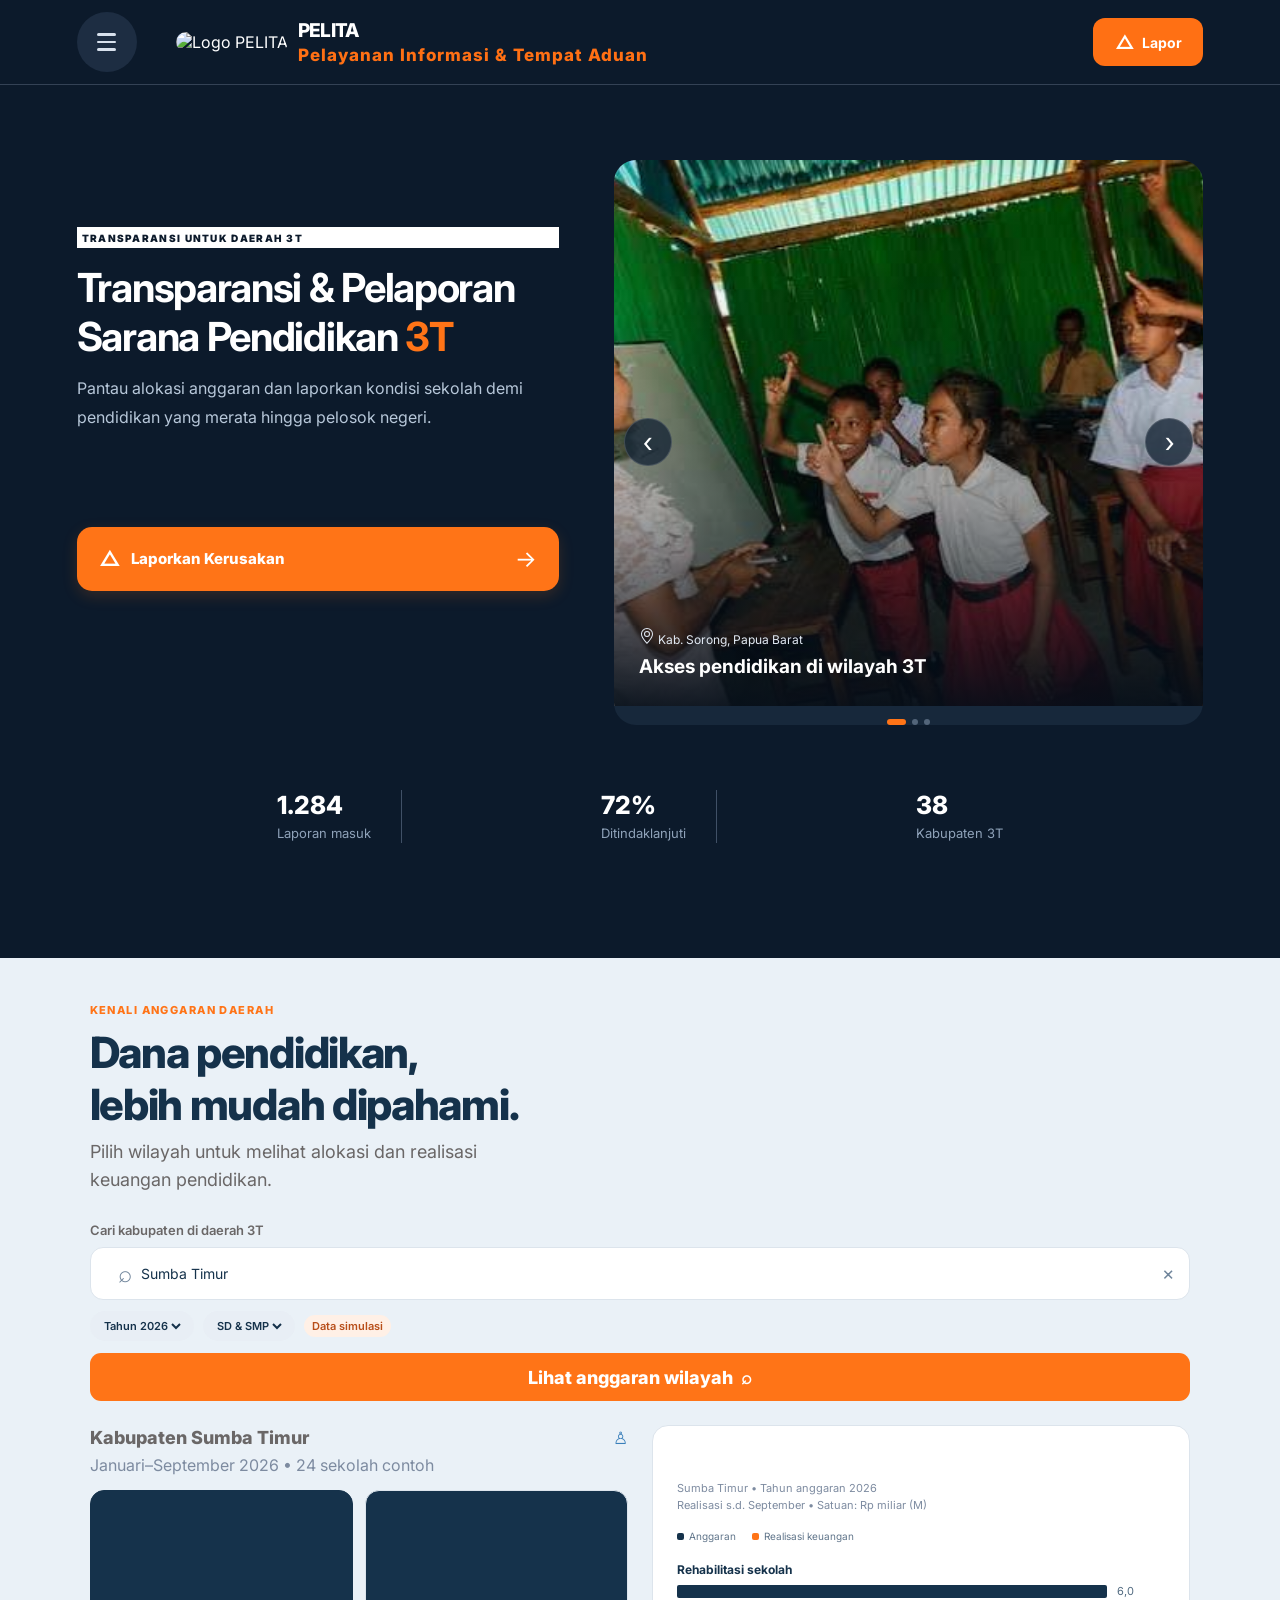
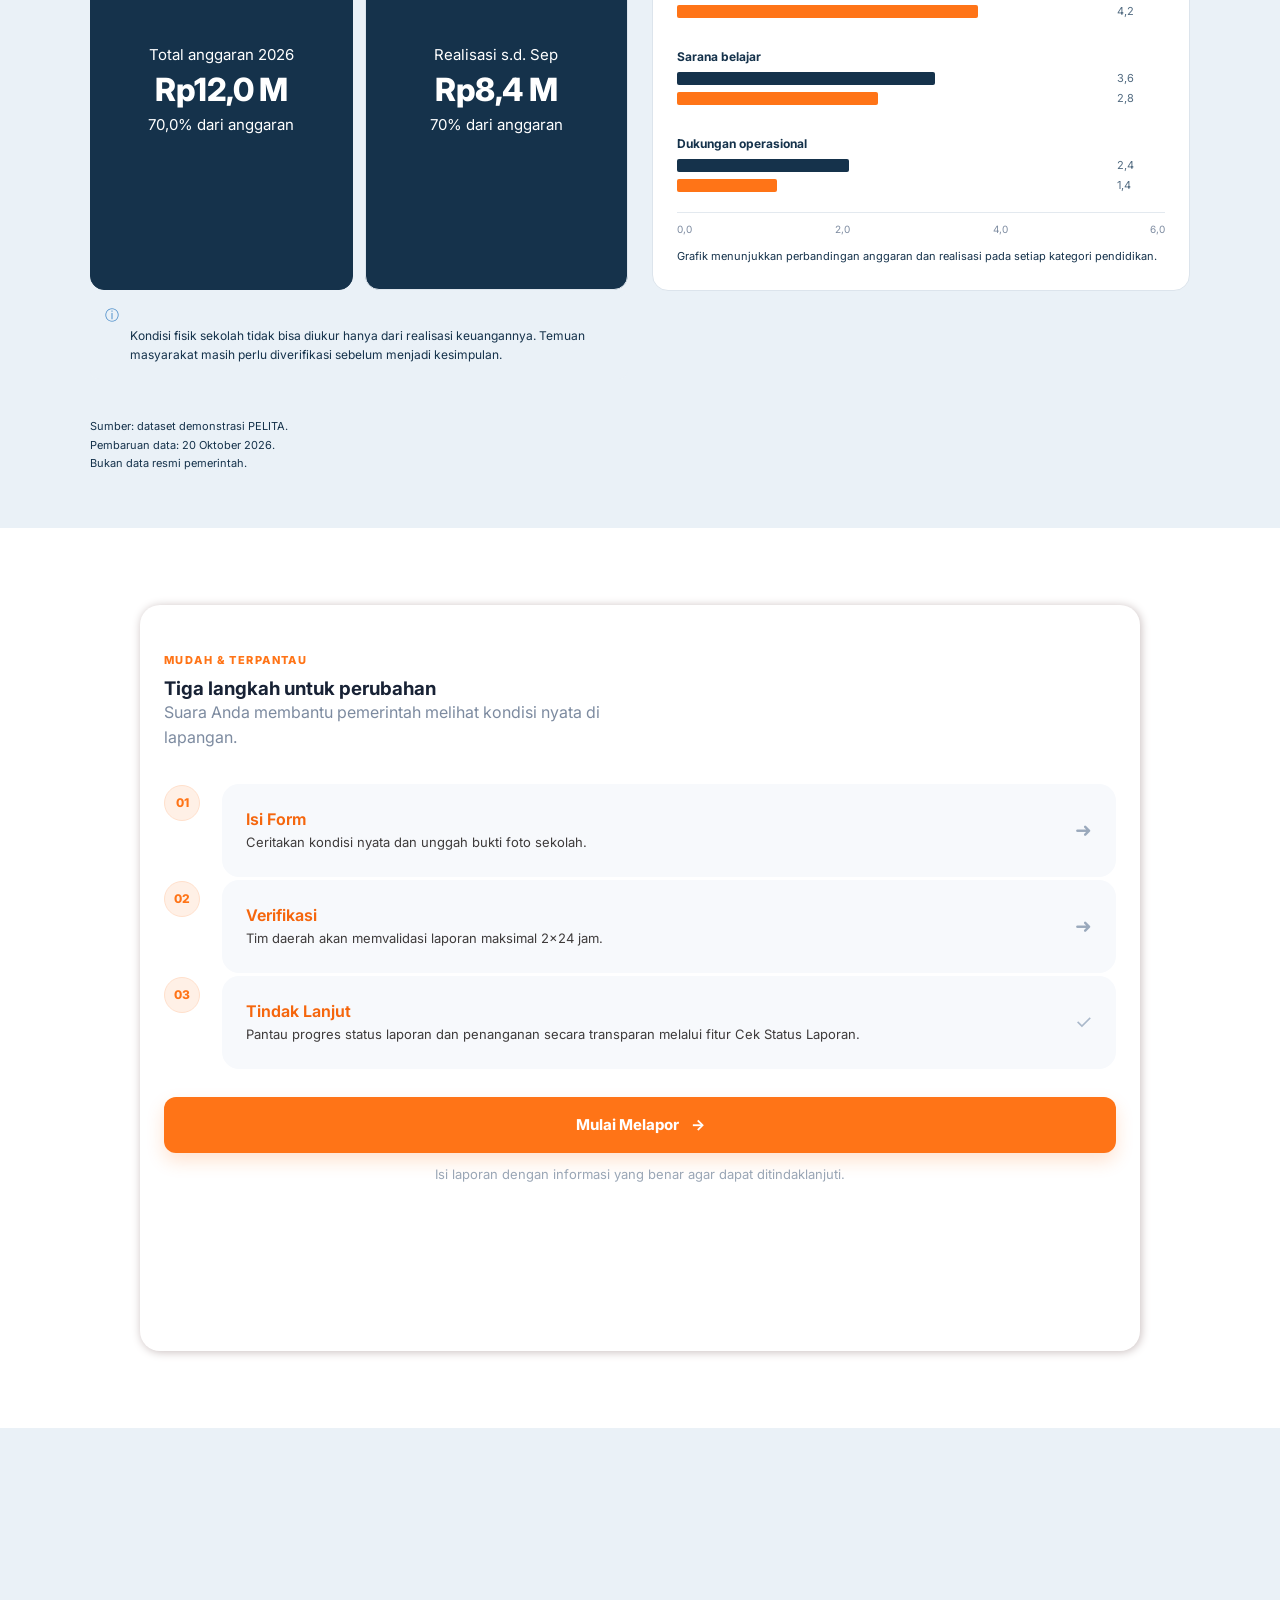
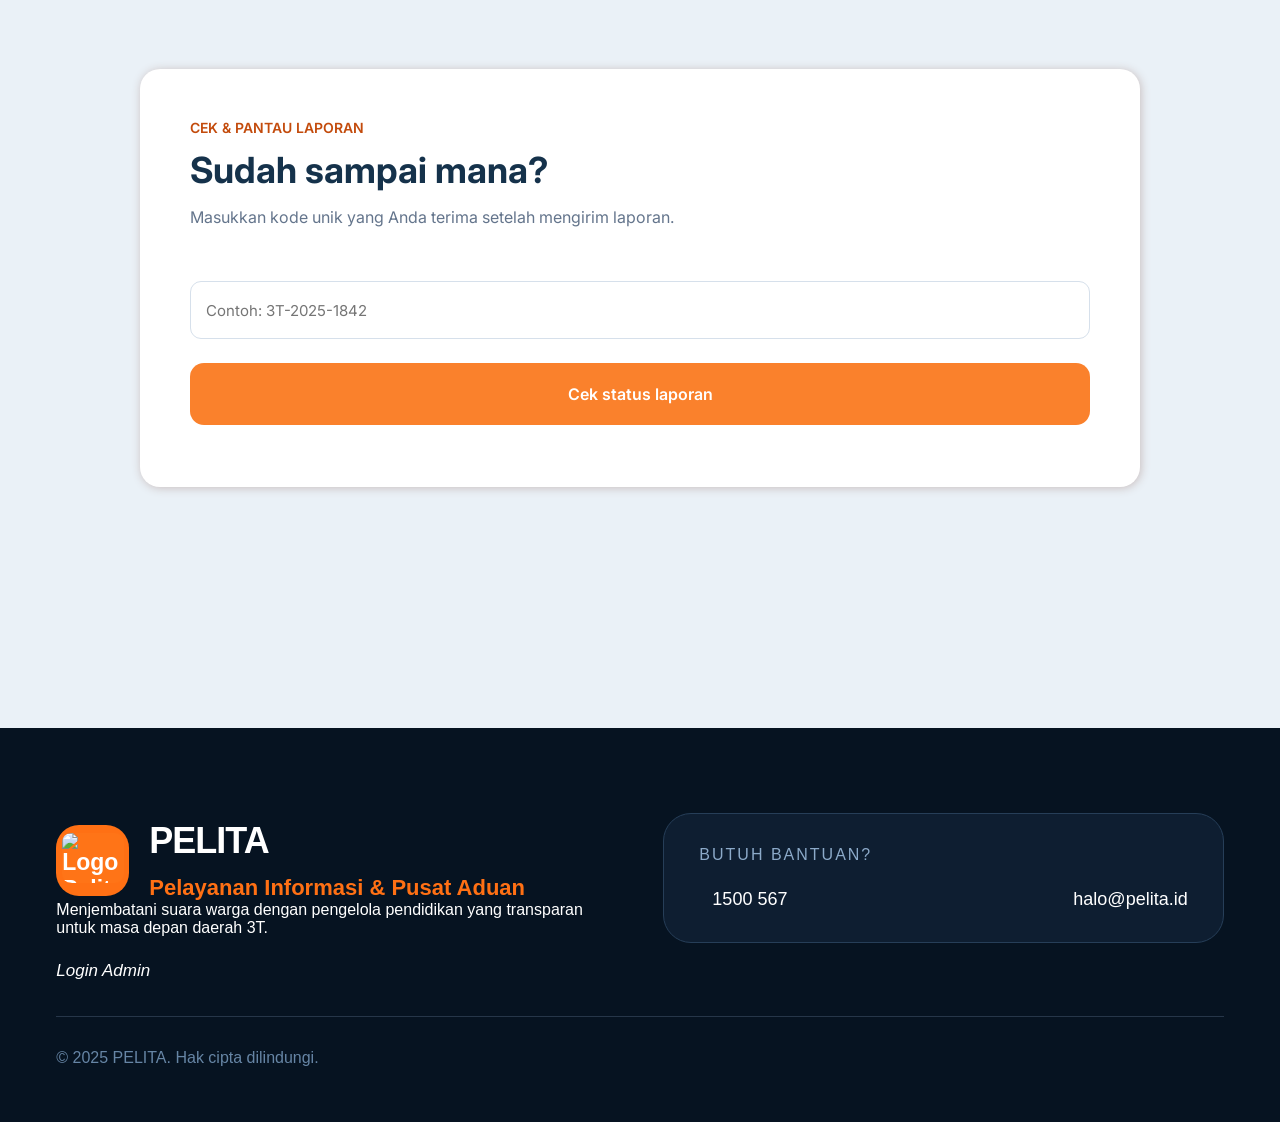
==== commit b7777466: "Add files via upload" ====
--- a/index.html
+++ b/index.html
@@ -1,867 +1,789 @@
+
 <!DOCTYPE html>
-<html lang="en">
+<html lang="id">
 <head>
     <meta charset="UTF-8">
     <meta name="viewport" content="width=device-width, initial-scale=1.0">
-    <title>PELITA</title>
+    <title>PELITA (Pelayanan Informasi & Pusat Aduan)</title>
     <link rel="stylesheet" href="style.css">
-    <link rel="stylesheet" href="script.js">
-    <link rel="stylesheet" href="script-form.js">
+    <!-- Font dari Google Fonts -->
+    <link rel="preconnect" href="https://fonts.googleapis.com">
+    <link rel="preconnect" href="https://fonts.gstatic.com" crossorigin>
+    <link href="https://fonts.googleapis.com/css2?family=Inter:wght@400;500;600;700;800&display=swap"
+          rel="stylesheet">
 </head>
 
 <body>
-    <!-- Logo -->
-    <article id="Navigasi-bar">
-            <section id="Logo">
-                 <img src="" alt="Logo">
-                 <h4>PELITA <br><span>Pelayanan Informasi & Pusat Aduan</span></h4>
-            </section>
-        <!-- <div class="border"></div> -->
-        <!-- Navigasi -->
-        <nav id="Navigasi">
-            <ul>
-                <li><a href="#Beranda">Beranda</a></li>
-                <li><a href="#Data-Anggaran">Data Anggaran</a></li>
-                <li><a href="lapor.html">Lapor!</a></li>
-                <li><a href="status.html">Cek Status</a></li>
-            </ul>
-        </nav>
-    </article>
-
-    <!-- Header -->
-    <header>
-        <!-- Hero Section -->
-         <section id="Beranda">
-        <section id="Hero-Section">
-           <p class="hero-tagline">
-            TRANSPARANSI UNTUK DAERAH 3T
-           </p> 
-<!-- Hero Section -->
-    <section id="Beranda" class="hero-section">
-        <div class="hero-container">
-            <span class="badge">TRANSPARANSI UNTUK DAERAH 3T</span>
-            <h1 class="hero-title">
-                Transparansi & Pelaporan<br>
+    <!--------------------------------------------- Navbar & Logo ---------------------------------------------->
+    <!-- Navigasi -->
+     <header class="navbar">
+    <!-- Bagian Atas Navbar -->
+    <div class="navbar-top">
+        <!-- Button Navigasi -->
+        <button
+            class="menu-button"
+            id="menuButton"
+            type="button"
+            aria-label="Buka menu"
+            aria-expanded="false"
+            aria-controls="navMenu">
+            <span></span>
+            <span></span>
+            <span></span>
+        </button>
+        <!-- Pelita -->
+        <a href="#hero-section" class="brand">
+            <span class="brand-icon">
+                <img src="aset/logo PELITA.png" alt="Logo PELITA">
+            </span>
+            <span class="brand-text">
+                <strong>PELITA</strong>
+                <small>
+                    Pelayanan Informasi & Tempat Aduan
+                </small>
+            </span>
+        </a>
+
+        <!-- Button Lapor -->
+        <a href="#keseluruhan-section-form" class="report-button">
+            <span>△</span>
+            Lapor
+        </a>
+    </div>
+    <!-- Menu Navigasi -->
+    <nav class="nav-menu" id="navMenu">
+        <a href="#hero-section">Beranda</a>
+        <a href="#Fitur-Dana-Anggaran">
+            Cek Data Anggaran
+        </a>
+        <a href="#keseluruhan-section-form">
+            Form Laporan
+        </a>
+        <a href="#status-container">
+            Cek Status Laporan
+        </a>
+        <a href="login-admin.html" class="login-admin">
+            Login Admin
+        </a>
+    </nav>
+</header>
+
+    <!------------------------------------------- Hero Section ----------------------------------------------->
+    <!-- HERO SECTION -->
+<main id="isi-seluruh-fitur">
+    <section id="hero-section">
+        <!-- Bagian teks pengenalan -->
+        <section class="hero-content">
+            <p class="text-awal">
+                TRANSPARANSI UNTUK DAERAH 3T
+            </p>
+            <h1>
+                Transparansi &amp; Pelaporan
                 Sarana Pendidikan <span>3T</span>
             </h1>
-            <p class="hero-desc">
-                Pantau alokasi anggaran dan laporkan kondisi sekolah demi pendidikan yang merata hingga pelosok negeri.
+            <p class="hero-description">
+                Pantau alokasi anggaran dan laporkan kondisi sekolah
+                demi pendidikan yang merata hingga pelosok negeri.
             </p>
-
-<!-- Card Slider / Carousel Gambar -->
-            <div class="card-slider-wrapper">
-                <div class="card-slider" id="sliderContainer">
-                    <!-- Slide 1 -->
-                    <div class="slide-content active">
-                        <img src="aset/Kegiatan belajar mengajar di pelosok.jpg" alt="Akses Pendidikan 3T 1" class="slide-img">
-                        <div class="slide-overlay">
-                            <p class="location"><img src="pin.svg" alt="Pin" class="inline-icon"> Kab. Sorong, Papua Barat</p>
-                            <h3>Akses pendidikan di wilayah 3T</h3>
+        </section>
+
+        <!-- SLIDER FOTO -->
+        <section class="slider" aria-label="Kegiatan pendidikan">
+            <div class="slides">
+                <!-- Slide pertama -->
+                <article class="slide active">
+                    <img
+                        src="aset/Kegiatan belajar mengajar di pelosok.jpg"
+                        alt="Akses Pendidikan 3T 1"
+                    >
+                    <div class="slide-overlay"></div>
+                    <div class="slide-caption">
+                        <p class="location">
+                            <svg xmlns="http://www.w3.org/2000/svg" width="16" height="16" fill="currentColor" class="bi bi-geo-alt" viewBox="0 0 16 16"><path d="M12.166 8.94c-.524 1.062-1.234 2.12-1.96 3.07A32 32 0 0 1 8 14.58a32 32 0 0 1-2.206-2.57c-.726-.95-1.436-2.008-1.96-3.07C3.304 7.867 3 6.862 3 6a5 5 0 0 1 10 0c0 .862-.305 1.867-.834 2.94M8 16s6-5.686 6-10A6 6 0 0 0 2 6c0 4.314 6 10 6 10"/><path d="M8 8a2 2 0 1 1 0-4 2 2 0 0 1 0 4m0 1a3 3 0 1 0 0-6 3 3 0 0 0 0 6"/></svg> Kab. Sorong, Papua Barat
+                        </p>
+                        <h2>Akses pendidikan di wilayah 3T</h2>
+                    </div>
+                </article>
+
+                <!-- Slide kedua -->
+                <article class="slide">
+                    <img
+                        src="aset/Ruang kelas yang perlu perbaikan.jpg"
+                        alt="Akses Pendidikan 3T 2"
+                    >
+                    <div class="slide-overlay"></div>
+                    <div class="slide-caption">
+                        <p class="location">
+                            <svg xmlns="http://www.w3.org/2000/svg" width="16" height="16" fill="currentColor" class="bi bi-geo-alt" viewBox="0 0 16 16"><path d="M12.166 8.94c-.524 1.062-1.234 2.12-1.96 3.07A32 32 0 0 1 8 14.58a32 32 0 0 1-2.206-2.57c-.726-.95-1.436-2.008-1.96-3.07C3.304 7.867 3 6.862 3 6a5 5 0 0 1 10 0c0 .862-.305 1.867-.834 2.94M8 16s6-5.686 6-10A6 6 0 0 0 2 6c0 4.314 6 10 6 10"/><path d="M8 8a2 2 0 1 1 0-4 2 2 0 0 1 0 4m0 1a3 3 0 1 0 0-6 3 3 0 0 0 0 6"/></svg> Kab. Alor, Nusa Tenggara Timur
+                        </p>
+                        <h2>Kondisi fasilitas sekolah di daerah perbatasan</h2>
+                    </div>
+                </article>
+
+                <!-- Slide ketiga -->
+                <article class="slide">
+                    <img
+                        src="aset/Kegiatan belajar mengajar di sumbar.jpg"
+                        alt="Akses Pendidikan 3T 3"
+                    >
+                    <div class="slide-overlay"></div>
+                    <div class="slide-caption">
+                        <p class="location">
+                             <svg xmlns="http://www.w3.org/2000/svg" width="16" height="16" fill="currentColor" class="bi bi-geo-alt" viewBox="0 0 16 16"><path d="M12.166 8.94c-.524 1.062-1.234 2.12-1.96 3.07A32 32 0 0 1 8 14.58a32 32 0 0 1-2.206-2.57c-.726-.95-1.436-2.008-1.96-3.07C3.304 7.867 3 6.862 3 6a5 5 0 0 1 10 0c0 .862-.305 1.867-.834 2.94M8 16s6-5.686 6-10A6 6 0 0 0 2 6c0 4.314 6 10 6 10"/><path d="M8 8a2 2 0 1 1 0-4 2 2 0 0 1 0 4m0 1a3 3 0 1 0 0-6 3 3 0 0 0 0 6"/></svg> Kab. Mentawai, Sumatera Barat
+                        </p>
+                        <h2>Semangat belajar siswa di pelosok negeri</h2>
+                    </div>
+                </article>
+            </div>
+
+            <!-- Tombol untuk berpindah slide -->
+            <button class="slider-arrow prev"
+                    aria-label="Foto sebelumnya">
+                ‹
+            </button>
+            <button class="slider-arrow next"
+                    aria-label="Foto berikutnya">
+                ›
+            </button>
+
+            <!-- Titik indikator slide -->
+            <div class="slider-dots" aria-label="Pilih foto">
+                <button class="dot active" aria-label="Foto 1"></button>
+                <button class="dot" aria-label="Foto 2"></button>
+                <button class="dot" aria-label="Foto 3"></button>
+            </div>
+        </section> <br>
+
+        <!---------------------------------- TOMBOL LAPORAN ---------------------------->
+        <a href="#keseluruhan-section-form" class="main-report-button" id="laporkan">
+            <span class="warning-icon">△</span>
+            <strong>Laporkan Kerusakan</strong>
+            <span class="report-arrow">→</span>
+        </a> <br> <br>
+
+        <!-------------------------------------- STATISTIK ----------------------------------->
+        <section class="statistics" aria-label="Statistik laporan">
+            <div class="stat-item">
+                <strong>1.284</strong>
+                <span>Laporan masuk</span>
+            </div>
+
+            <div class="stat-item">
+                <strong>72%</strong>
+                <span>Ditindaklanjuti</span>
+            </div>
+
+            <div class="stat-item">
+                <strong>38</strong>
+                <span>Kabupaten 3T</span>
+            </div>
+        </section>
+    </section>
+    
+    
+
+
+        <!-------------------------------------- Dana Anggaran ----------------------------------->
+    <section id="Fitur-Dana-Anggaran">
+        <div class="page-header">
+            <p class="eyebrow">KENALI ANGGARAN DAERAH</p>
+            <h1>
+                Dana pendidikan,<br>
+                lebih mudah dipahami.
+            </h1>
+            <p class="intro">
+                Pilih wilayah untuk melihat alokasi dan realisasi
+                keuangan pendidikan.
+            </p>
+        </div>
+
+        <!-- FORM PENCARIAN -->
+        <section class="search-section">
+            <label for="regionSearch" style="color: rgb(106, 103, 103)">
+                Cari kabupaten di daerah 3T
+            </label>
+            <form id="searchForm">
+                <div class="search-box">
+                    <span class="search-icon" aria-hidden="true">⌕</span>
+                    <input
+                        type="search"
+                        id="regionSearch"
+                        list="regionOptions"
+                        placeholder="Cari nama kabupaten..."
+                        value="Sumba Timur"
+                        autocomplete="off"
+                        required
+                    >
+                    <datalist id="regionOptions">
+                        <option value="Sumba Timur">
+                        <option value="Alor">
+                        <option value="Asmat">
+                        <option value="Pegunungan Bintang">
+                    </datalist>
+                    <button type="button" id="clearSearch"
+                            aria-label="Kosongkan pencarian">
+                        ×
+                    </button>
+                </div>
+
+                <div class="filter-row">
+                    <label class="filter-chip">
+                        <span class="sr-only">Tahun anggaran</span>
+                        <select id="yearFilter">
+                            <option value="2026">Tahun 2026</option>
+                            <option value="2025">Tahun 2025</option>
+                        </select>
+                    </label>
+                    <label class="filter-chip">
+                        <span class="sr-only">Jenjang pendidikan</span>
+                        <select id="levelFilter">
+                            <option value="SD & SMP">SD & SMP</option>
+                            <option value="SD">SD</option>
+                            <option value="SMP">SMP</option>
+                        </select>
+                    </label>
+                    <span class="demo-badge">Data simulasi</span>
+                </div>
+
+                <button type="submit" class="search-button">
+                    Lihat anggaran wilayah
+                    <span aria-hidden="true">⌕</span>
+                </button>
+            </form>
+            <p id="searchMessage" class="search-message"
+               role="status" aria-live="polite"></p>
+        </section>
+
+        <!-- HASIL PENCARIAN -->
+        <section class="result-section" aria-live="polite">
+            <div class="region-heading">
+                <h2 id="regionTitle" style="color: rgb(106, 103, 103)">Kabupaten Sumba Timur</h2>
+                <span class="region-icon" aria-hidden="true">♙</span>
+            </div>
+            <p class="period-text" id="periodText" style="font-size: medium;">
+                Januari–September 2026
+            </p>
+
+            <!-- KARTU RINGKASAN -->
+            <div class="summary-grid">
+                <article class="summary-card budget-card">
+                    <p style="color: white">Total anggaran <span id="budgetYear">2026</span></p>
+                    <strong id="totalBudget">Rp12,0 M</strong>
+                    <small style="color: white" id="realizationNote">Alokasi satu tahun</small>
+                </article>
+                <article class="summary-card realization-card">
+                    <p>Realisasi s.d. Sep</p>
+                    <strong id="totalRealization">Rp8,4 M</strong>
+                    <small id="realizationNote" style="color: white">70% dari anggaran</small>
+                </article>
+            </div>
+
+            <!-- GRAFIK -->
+            <article class="chart-card">
+                <div class="chart-heading">
+                    <h2>Anggaran vs realisasi keuangan</h2>
+                    <p id="chartSubtitle">
+                        Sumba Timur • Tahun anggaran 2026
+                    </p>
+                    <p class="chart-unit">
+                        Realisasi s.d. September • Satuan: Rp miliar (M)
+                    </p>
+                </div>
+
+                <!-- LEGEND -->
+                <div class="chart-legend">
+                    <span>
+                        <i class="legend-dot budget-dot"></i>
+                        Anggaran
+                    </span>
+                    <span>
+                        <i class="legend-dot realization-dot"></i>
+                        Realisasi keuangan
+                    </span>
+                </div>
+                <!-- Batang grafik dibuat JavaScript -->
+                <div id="chartContent" class="chart-content">
+                    <p>Memuat data anggaran...</p>
+                </div>
+                <!-- Sumbu grafik dibuat JavaScript -->
+                <div class="chart-axis" id="chartAxis"></div>
+                <p class="chart-footnote">
+                    Grafik menunjukkan perbandingan anggaran dan
+                    realisasi pada setiap kategori pendidikan.
+                </p>
+            </article>
+
+            <!-- CATATAN TRANSPARANSI -->
+            <aside class="notice">
+                <span class="notice-icon" aria-hidden="true">ⓘ</span>
+                <p>
+                    Kondisi fisik sekolah tidak bisa diukur hanya
+                    dari realisasi keuangannya. Temuan masyarakat
+                    masih perlu diverifikasi sebelum menjadi kesimpulan.
+                </p>
+            </aside>
+
+            <!-- SUMBER DATA -->
+            <footer class="page-footer">
+                <p>Sumber: dataset demonstrasi PELITA.</p>
+                <p>Pembaruan data: 20 Oktober 2026.</p>
+                <p>Bukan data resmi pemerintah.</p>
+            </footer>
+        </section>
+    </section>
+        <!-------------------------------------- Dana Anggaran ----------------------------------->
+
+
+    
+        <!---------------------------------- Step & Form Laporan --------------------------------->
+    <section id="keseluruhan-section-form">
+        <section id="bagian-steps">
+            <p class="eyebrow">MUDAH &amp; TERPANTAU</p>
+            <h1 style="color: #182235;">Tiga langkah untuk perubahan</h1>
+            <p class="intro">Suara Anda membantu pemerintah melihat kondisi nyata di lapangan.</p>
+
+            <!-- Daftar tiga langkah pelaporan -->
+            <div class="steps-list">
+                <!-- Langkah 1 -->
+                 <article class="step">
+                    <span class="step-number">01</span>
+                    <div class="step-card">
+                        <div>
+                            <h2>Isi Form</h2>
+                            <p>Ceritakan kondisi nyata dan unggah bukti foto sekolah.</p>
                         </div>
-                    </div>
-                    <!-- Slide 2 -->
-                    <div class="slide-content">
-                        <img src="aset/Ruang kelas yang perlu perbaikan.jpg" alt="Akses Pendidikan 3T 2" class="slide-img">
-                        <div class="slide-overlay">
-                            <p class="location"><img src="aset/pin.svg" alt="Pin" class="inline-icon"> Kab. Alor, Nusa Tenggara Timur</p>
-                            <h3>Kondisi fasilitas sekolah di daerah perbatasan</h3>
+                        <span class="step-icon" aria-hidden="true">➜</span>
+                    </div>
+                 </article>
+
+                <!-- Langkah 2 -->
+                <article class="step">
+                    <span class="step-number">02</span>
+                    <div class="step-card">
+                        <div>
+                            <h2>Verifikasi</h2>
+                            <p>
+                                Tim daerah akan memvalidasi laporan maksimal 2×24 jam.
+                            </p>
                         </div>
-                    </div>
-                    <!-- Slide 3 -->
-                    <div class="slide-content">
-                        <img src="aset/Kegiatan belajar mengajar di sumbar.jpg" alt="Akses Pendidikan 3T 3" class="slide-img">
-                        <div class="slide-overlay">
-                            <p class="location"><img src="pin.svg" alt="Pin" class="inline-icon"> Kab. Mentawai, Sumatera Barat</p>
-                            <h3>Semangat belajar siswa di pelosok negeri</h3>
+                        <span class="step-icon" aria-hidden="true">➜</span>
+                    </div>
+                </article>
+
+                <!-- Langkah 3 -->
+                <article class="step">
+                    <span class="step-number">03</span>
+                    <div class="step-card">
+                        <div>
+                            <h2>Tindak Lanjut</h2>
+                            <p>
+                                Pantau progres status laporan dan penanganan secara transparan melalui fitur Cek Status Laporan.
+                            </p>
                         </div>
-                    </div>
-                </div>
-
-
-           <p class="hero-description">
-            Pantau alokasi anggaran dan laporkan kondisi sekolah <br />
-            demi pendidikan yang merata hingga pelosok negeri
-           p>
-           
-           <div id="carousel" class="carousel-container">
-            <div id="slider-track"></div>
-            <div>
+                        <span class="step-icon done" aria-hidden="true">✓</span>
+                    </div>
+                </article>
+
+            </div>
+            <!-- Tombol untuk membuka form pelaporan -->
+            <button
+                class="primary-button start-button"
+                id="open-report"
+                type="button">Mulai Melapor <span aria-hidden="true">→</span>
+            </button>
+            <p class="privacy-note">
+                Isi laporan dengan informasi yang benar agar dapat ditindaklanjuti.
+            </p>
         </section>
+    </section>
+
+    <!----------------------------------- MODAL FORM PELAPORAN --------------------------------->
+    <div  class="modal-backdrop"
+        id="report-modal"
+        aria-hidden="true">
+
+        <section
+            class="modal-card report-modal-card"
+            role="dialog"
+            aria-modal="true"
+            aria-labelledby="form-title">
+
+            <!-- Pegangan modal pada tampilan HP -->
+            <div class="modal-handle" aria-hidden="true"></div>
+
+            <!-- Tombol tutup form -->
+            <button
+                class="close-button"
+                id="close-report"
+                type="button"
+                aria-label="Tutup form">
+                ×
+            </button>
+
+            <p class="eyebrow">FORM PELAPORAN</p>
+
+            <h2 id="form-title" style="color: #0c1a2b;">Laporkan Kerusakan</h2>
+
+            <form id="report-form">
+
+                <!-- Input nama sekolah -->
+                <label for="school-name">Nama sekolah</label>
+
+                <div class="input-wrap">
+                    <span class="field-icon" aria-hidden="true">⌂</span>
+
+                    <input
+                        type="text"
+                        id="school-name"
+                        name="schoolName"
+                        placeholder="Contoh: SD Negeri 4 Alor"
+                        maxlength="120"
+                        required>
+                </div>
+
+
+                <!-- Pilihan jenis kerusakan -->
+                <label for="damage-type">Jenis kerusakan</label>
+
+                <div class="input-wrap select-wrap">
+                    <select
+                        id="damage-type"
+                        name="damageType"
+                        required>
+
+                        <option value="" selected disabled>
+                            Pilih jenis kerusakan
+                        </option>
+                        <option value="Ruang kelas">Ruang kelas</option>
+                        <option value="Toilet / sanitasi">Toilet / sanitasi</option>
+                        <option value="Atap / plafon">Atap / plafon</option>
+                        <option value="Meja dan kursi">Meja dan kursi</option>
+                        <option value="Laboratorium">Laboratorium</option>
+                        <option value="Perpustakaan">Perpustakaan</option>
+                        <option value="Listrik">Listrik</option>
+                        <option value="Air bersih">Air bersih</option>
+                        <option value="Lainnya">Lainnya</option>
+                    </select>
+
+                    <span class="select-chevron" aria-hidden="true">⌄</span>
+                </div>
+
+
+                <!-- Input lokasi sekolah -->
+                <label for="school-location">Lokasi sekolah</label>
+
+                <div class="input-wrap">
+                    <span class="field-icon" aria-hidden="true">♧</span>
+
+                    <input
+                        type="text"
+                        id="school-location"
+                        name="location"
+                        placeholder="Kabupaten, Provinsi"
+                        maxlength="160"
+                        required>
+                </div>
+
+
+                <!-- Deskripsi kerusakan -->
+                <label for="description">Deskripsikan kerusakanya secara singkat</label>
+
+                <textarea
+                    id="description"
+                    name="description"
+                    placeholder="Ceritakan kondisi sarana yang perlu ditindaklanjuti..."
+                    maxlength="1000"
+                    required></textarea>
+
+
+                <!-- Upload foto bukti (opsional) -->
+                <label class="upload-box" for="evidence">
+
+                    <span class="upload-icon" aria-hidden="true">▣</span>
+
+                    <span
+                        class="upload-label"
+                        id="upload-label">
+                        Tambahkan foto bukti
+                    </span>
+
+                    <span class="optional-label">Opsional</span>
+                </label>
+
+                <input
+                    type="file"
+                    id="evidence"
+                    name="evidence"
+                    accept="image/*"
+                    class="visually-hidden">
+
+                <!-- Informasi foto yang dipilih -->
+                <div
+                    class="file-preview"
+                    id="file-preview"
+                    aria-live="polite">
+                </div>
+
+
+                <!-- Pesan kesalahan form -->
+                <p
+                    class="form-error"
+                    id="form-error"
+                    role="alert">
+                </p>
+
+
+                <!-- Tombol kirim laporan -->
+                <button
+                    class="primary-button submit-button"
+                    type="submit">
+
+                    Kirim Laporan <span aria-hidden="true">→</span>
+                </button>
+            </form>
         </section>
-    </header>
-
-
-                <!-- Tombol Navigasi Slider Kiri & Kanan -->
-                <button class="btn-slide-prev" id="prevSlide" aria-label="Sebelumnya">
-                    <img src="aset/panah-kecil.svg" alt="Prev" class="arrow-icon prev-flip">
+    </div>
+
+
+    <!-------------------- Modal Konfirmasi Jika Laporan Berhasil ------------------->
+    <div
+        class="modal-backdrop success-backdrop"
+        id="success-modal"
+        aria-hidden="true">
+
+        <section
+            class="modal-card success-card"
+            role="dialog"
+            aria-modal="true"
+            aria-labelledby="success-title">
+
+            <!-- Ikon centang hijau -->
+            <div class="success-check" aria-hidden="true">✓</div>
+
+            <p class="eyebrow centered">LAPORAN TERKIRIM</p>
+
+            <h2 id="success-title" style="color: #0c1a2b;">
+                Terima kasih telah peduli.
+            </h2>
+
+            <p class="success-description">
+                Tim verifikasi akan mengecek laporan dan bukti Anda
+                dalam 2×24 jam.
+            </p>
+
+
+            <!-- Kode laporan dibuat oleh JavaScript -->
+            <div class="report-code-box">
+
+                <span>KODE LAPORAN</span>
+
+                <strong id="generated-code">-</strong>
+
+            </div>
+
+            <p class="code-hint">
+                Simpan kode ini untuk mengecek status laporan
+                pada fitur pelacakan.
+            </p>
+
+
+            <!-- Tombol kembali ke halaman utama -->
+            <button
+                class="primary-button"
+                id="back-home"
+                type="button">
+
+                Kembali ke Beranda
+            </button>
+        </section>
+    </div>
+     <!---------------------------------- Step & Form Laporan --------------------------------->
+     
+
+
+      <!---------------------------------- Cek Status Laporan --------------------------------->
+    <!-- Font Poppins Yang Digunakan -->
+    <link rel="preconnect" href="https://fonts.googleapis.com">
+    <link rel="preconnect" href="https://fonts.gstatic.com" crossorigin>
+    <link href="https://fonts.googleapis.com/css2?family=Poppins:wght@400;500;600;700&display=swap" rel="stylesheet">
+
+    <!-- Bagian Cek Status -->
+    <section id="status-container">
+        <section class="status-form">
+            <h6>CEK & PANTAU LAPORAN</h6>
+            <h1>Sudah sampai mana?</h1>
+            <p class="description">
+                Masukkan kode unik yang Anda terima setelah
+                mengirim laporan.
+            </p>
+
+            <form id="formCekStatus">
+                <label for="kodeLaporan">Kode laporan</label>
+                <input
+                    type="text"
+                    id="kodeLaporan"
+                    placeholder="Contoh: 3T-2025-1842"
+                    autocomplete="off"
+                    required
+                >
+
+                <button type="submit" class="btn-cek">
+                    Cek status laporan
                 </button>
-                <button class="btn-slide-next" id="nextSlide" aria-label="Berikutnya">
-                    <img src="aset/panah-kecil.svg" alt="Next" class="arrow-icon">
-                </button>
-            </div>
-
-            <!-- Dots Indicator -->
-            <div class="slider-dots" id="sliderDots">
-                <span class="dot active" data-index="0"></span>
-                <span class="dot" data-index="1"></span>
-                <span class="dot" data-index="2"></span>
-            </div>
-
-            <!-- CTA Button Utama -->
-            <button class="btn-hero-lapor" id="open-lapor-hero">
-                <img src="aset/peringatan.svg" alt="Peringatan" class="btn-icon-svg">
-                <span>Laporkan Kerusakan</span>
-                <img src="aset/panah-besar.svg" alt="Panah" class="btn-icon-svg">
-            </button>
-
-
-            <!-- Statistik -->
-            <div class="hero-stats">
-                <div class="stat-item">
-                    <h4>1.284</h4>
-                    <p>Laporan masuk</p>
-                </div>
-                <div class="stat-divider"></div>
-                <div class="stat-item">
-                    <h4>72%</h4>
-                    <p>Ditindaklanjuti</p>
-                </div>
-                <div class="stat-divider"></div>
-                <div class="stat-item">
-                    <h4>38</h4>
-                    <p>Kabupaten 3T</p>
-                </div>
-            </div>
-        </div>
+            </form>
+
+            <p id="pesanError" class="error-message"></p>
+        </section>
     </section>
-    </section>
-
-    <!-- Formulir Laporan (Modal Overlay) -->
-    <div class="overlay" id="overlay" role="dialog" aria-modal="true" aria-labelledby="ttl">
-        <div class="sheet">
-            <h2 id="ttl">Laporkan kerusakan sekolah</h2>
-            <label for="school">Nama sekolah</label>
-            <input id="school" placeholder="Contoh: SDN 1 Alor Barat">
-            <label for="desc">Kondisi kerusakan</label>
-            <textarea id="desc" rows="3" placeholder="Jelaskan kerusakan yang terjadi"></textarea>
-            <div class="row">
-                <button class="btn-cancel" id="cancel">Batal</button>
-                <button class="btn-send" id="send">Kirim laporan</button>
+
+
+    <!-- Modal Status Laporan -->
+    <div class="modal-overlay" id="modalStatus" aria-hidden="true">
+        <div class="modal-content" role="dialog"
+             aria-modal="true" aria-labelledby="judulLaporan">
+
+            <!-- Tombol Tutup -->
+            <button class="btn-close" id="btnClose"
+                    aria-label="Tutup modal">&times;</button>
+
+            <!-- Informasi Laporan -->
+            <div class="report-header">
+                <div class="report-code">
+                    <span>KODE LAPORAN</span>
+                    <h2 id="hasilKode">-</h2>
+                </div>
+
+                <div class="status-badge" id="statusBadge">
+                    <span class="status-dot"></span>
+                    <span id="hasilStatus">Diproses</span>
+                </div>
+            </div>
+
+            <div class="report-info">
+                <h3 id="judulLaporan">Judul laporan</h3>
+                <p id="lokasiLaporan">Lokasi laporan</p>
+            </div>
+
+            <!-- Timeline Status -->
+            <div class="timeline">
+                <!-- Tahap 1 -->
+                <div class="timeline-item completed" id="tahap1">
+                    <div class="timeline-marker">
+                        <span>✓</span>
+                    </div>
+                    <div class="timeline-info">
+                        <h4>Terverifikasi</h4>
+                        <p id="tanggalVerifikasi">Menunggu verifikasi</p>
+                    </div>
+                </div>
+
+                <!-- Tahap 2 -->
+                <div class="timeline-item active" id="tahap2">
+                    <div class="timeline-marker">
+                        <span>◷</span>
+                    </div>
+                    <div class="timeline-info">
+                        <h4>Diproses Dinas</h4>
+                        <p id="tanggalProses">Menunggu proses</p>
+                    </div>
+                </div>
+
+                <!-- Tahap 3 -->
+                <div class="timeline-item" id="tahap3">
+                    <div class="timeline-marker">
+                        <span>✓</span>
+                    </div>
+                    <div class="timeline-info">
+                        <h4>Selesai</h4>
+                        <p id="tanggalSelesai">Menunggu tindak lanjut</p>
+                    </div>
+                </div>
+            </div>
+        
+            <!-- Catatan -->
+            <div class="report-note">
+                <strong>Informasi:</strong>
+                <span id="catatanLaporan">
+                    Pantau perkembangan laporan Anda melalui kode unik ini.
+                </span>
             </div>
         </div>
     </div>
-    <div class="toast" id="toast">Laporan terkirim</div>
-
-    <script src="script.js"></script>
-
-    <main>
-        <!-- Data Anggaran -->
-        <section id="Data-Anggaran">
-            <!-- Data Anggaran -->
- <div class="app">
-
-    <!-- Header Data Anggaran -->
-    <header>
-        <p class="eyebrow">Kenali Anggaran Daerah</p>
-
-        <h1>
-            Dana pendidikan,<br>
-            lebih mudah dipahami.
-        </h1>
-
-        <p class="intro">
-            Pilih wilayah untuk melihat alokasi dan realisasi keuangan pendidikan.
-        </p>
-    </header>
-
-
-    <!-- Pilihan Wilayah dan Filter -->
-    <section aria-label="Pilih wilayah dan filter">
-
-        <label class="field-label" for="region">
-            Cari kabupaten di daerah 3T
-        </label>
-
-        <div class="region-wrap">
-
-            <svg class="search-icon" viewBox="0 0 24 24" fill="none" aria-hidden="true">
-                <circle
-                    cx="10.8"
-                    cy="10.8"
-                    r="7.2"
-                    stroke="currentColor"
-                    stroke-width="1.8"
-                />
-                <path
-                    d="m16.2 16.2 4.1 4.1"
-                    stroke="currentColor"
-                    stroke-width="1.8"
-                    stroke-linecap="round"
-                />
-            </svg>
-
-            <select class="region-select" id="region">
-                <option value="sumba">Sumba Timur, NTT</option>
-                <option value="sabu">Sabu Raijua, NTT</option>
-                <option value="rote">Rote Ndao, NTT</option>
-                <option value="alor">Alor, NTT</option>
-                <option value="belu">Belu, NTT</option>
-            </select>
-
-            <span class="chevron" aria-hidden="true"></span>
-
+      <!---------------------------------- Cek Status Laporan  --------------------------------->
+ </main>
+
+
+
+
+
+<!-- Footer -->
+ 
+<!-- FOOTER -->
+<footer class="footer">
+    <div class="footer-container">
+        <!-- Bagian Atas -->
+        <div class="footer-main">
+            <!-- Logo -->
+            <div class="footer-brand">
+                <div class="brand-header">
+                    <!-- LOGO -->
+                    <div class="logo">
+                       <img src="aset/logo PELITA.png" alt="Logo Pelita">
+                    </div>
+
+                    <!-- Pelita -->
+                    <div class="brand-title">
+                        <h2>PELITA</h2>
+                        <h3>Pelayanan Informasi & Pusat Aduan</h3>
+                    </div>
+                </div>
+                <!-- Misi -->
+                <p class="Misi">
+                    Menjembatani suara warga dengan pengelola pendidikan yang transparan
+                    untuk masa depan daerah 3T.
+                </p>
+            </div>
+
+
+            <!-- Kotak Bantuan -->
+            <div class="footer-contact">
+                <h4>BUTUH BANTUAN?</h4>
+                <div class="contact-items">
+                    <!-- NOMOR TELEPON -->
+                    <a href="tel:1500567" class="contact-item">
+                        <i class="bi bi-telephone"></i>
+                        <span>1500 567</span>
+                    </a>
+
+
+                    <!-- gmail -->
+                    <a href="mailto:halo@transparansi3t.id"
+                       class="contact-item">
+                        <i class="bi bi-envelope"></i>
+                        <span>halo@pelita.id</span>
+                    </a>
+                </div>
+            </div>
+        </div> <br>
+
+                <!-- Login Admin -->
+                <div id="login-admin">
+                <a href="login-admin.html" class="admin-link">
+                    <i class="bi bi-shield-lock">Login Admin</i>
+                </a>
+                </div>
+    </div>
         </div>
 
 
-        <!-- buat filter -->
-        <div class="filters">
-
-            <label class="sr-only" for="year">
-                Tahun anggaran
-            </label>
-
-            <select class="filter-select" id="year">
-                <option value="2026">Tahun 2026</option>
-                <option value="2025">Tahun 2025</option>
-                <option value="2024">Tahun 2024</option>
-            </select>
-
-
-            <label class="sr-only" for="level">
-                Jenjang pendidikan
-            </label>
-
-            <select class="filter-select" id="level">
-                <option value="all">SD &amp; SMP</option>
-                <option value="sd">SD</option>
-                <option value="smp">SMP</option>
-            </select>
-
-
-            <span class="data-badge">
-                Data simulasi
-            </span>
-
+        <!-- Hak Cipta -->
+        <div class="footer-bottom">
+            <p>© 2025 PELITA. Hak cipta dilindungi.</p>
         </div>
-
-
-        <!-- button -->
-        <button
-            class="primary-button"
-            id="showBudget"
-            type="button"
-        >
-            Lihat anggaran wilayah
-
-            <svg
-                class="button-search"
-                viewBox="0 0 24 24"
-                fill="none"
-                aria-hidden="true"
-            >
-                <circle
-                    cx="10.8"
-                    cy="10.8"
-                    r="7.2"
-                    stroke="currentColor"
-                    stroke-width="2"
-                />
-
-                <path
-                    d="m16.2 16.2 4.1 4.1"
-                    stroke="currentColor"
-                    stroke-width="2"
-                    stroke-linecap="round"
-                />
-            </svg>
-        </button>
-
-    </section>
-
-
-    <!-- info wilayah -->
-    <section aria-labelledby="regionTitle">
-
-        <div class="region-heading">
-
-            <h2 id="regionTitle">
-                Kabupaten Sumba Timur
-            </h2>
-
-            <svg
-                class="map-pin"
-                viewBox="0 0 24 24"
-                fill="none"
-                aria-hidden="true"
-            >
-                <path
-                    d="M19.5 10.2c0 5.2-7.5 11-7.5 11s-7.5-5.8-7.5-11a7.5 7.5 0 1 1 15 0Z"
-                    stroke="currentColor"
-                    stroke-width="1.5"
-                />
-
-                <circle
-                    cx="12"
-                    cy="9.8"
-                    r="2.3"
-                    stroke="currentColor"
-                    stroke-width="1.5"
-                />
-
-                <path
-                    d="m4.5 18.5 4.1-2.7 3.3 1.5 4.2-2.5 3.4 1.2"
-                    stroke="currentColor"
-                    stroke-width="1.2"
-                    stroke-linecap="round"
-                    stroke-linejoin="round"
-                />
-            </svg>
-        </div>
-
-
-        <p class="period" id="periodText">
-            Januari–September 2026 • 24 sekolah contoh
-        </p>
-
-
-        <!-- ringkasan anggaran -->
-        <div class="summary-grid">
-
-            <article class="summary-card total">
-
-                <p class="summary-label">
-                    Total anggaran 2026
-                </p>
-
-                <p class="amount" id="budgetTotal">
-                    Rp12,0 M
-                </p>
-
-                <p class="summary-note">
-                    Alokasi satu tahun
-                </p>
-
-            </article>
-
-
-            <article class="summary-card">
-
-                <p class="summary-label">
-                    Realisasi s.d. Sep
-                </p>
-
-                <p class="amount" id="realizedTotal">
-                    Rp8,4 M
-                </p>
-
-                <p
-                    class="summary-note realization-note"
-                    id="realizedPercent"
-                >
-                    70% dari anggaran
-                </p>
-
-            </article>
-
-        </div>
-
-    </section>
-
-
-    <!-- grafik anggaran -->
-    <section
-        class="chart-card"
-        aria-labelledby="chartTitle"
-    >
-
-        <h2 id="chartTitle">
-            Anggaran vs realisasi keuangan
-        </h2>
-
-        <p
-            class="chart-subtitle"
-            id="chartRegion">
-            Sumba Timur • Tahun anggaran 2026
-        </p>
-
-        <p class="chart-subtitle">
-            Realisasi s.d. September • Satuan: Rp miliar (M)
-        </p>
-
-
-        <!-- Legenda -->
-        <div
-            class="legend"
-            aria-label="Legenda grafik">
-
-            <span class="legend-item">
-                <span class="legend-swatch swatch-navy"></span>
-                Anggaran
-            </span>
-
-            <span class="legend-item">
-                <span class="legend-swatch swatch-orange"></span>
-                Realisasi keuangan
-            </span>
-        </div>
-
-
-        <!-- rehabilitasi sekolah -->
-        <div class="chart-row">
-            <p class="category">
-                Rehabilitasi sekolah
-            </p>
-
-            <div class="bar-line">
-                <div class="bar-track">
-                    <div
-                        class="bar budget"
-                        id="rehabBudgetBar"
-                        style="width:100%"
-                    ></div>
-                </div>
-
-                <span
-                    class="bar-value"
-                    id="rehabBudgetValue">
-                    6,0
-                </span>
-            </div>
-
-
-            <div class="bar-line">
-                <div class="bar-track">
-                    <div
-                        class="bar realized"
-                        id="rehabRealBar"
-                        style="width:70%">
-                    </div>
-                </div>
-
-                <span
-                    class="bar-value"
-                    id="rehabRealValue">
-                    4,2
-                </span>
-            </div>
-        </div>
-
-
-        <!-- sarana belajar -->
-        <div class="chart-row">  
-            <p class="category">
-                Sarana belajar
-            </p>
-
-            <div class="bar-line">
-
-                <div class="bar-track">
-                    <div
-                        class="bar budget"
-                        id="suppliesBudgetBar"
-                        style="width:60%"
-                    ></div>
-                </div>
-
-                <span
-                    class="bar-value"
-                    id="suppliesBudgetValue"
-                >
-                    3,6
-                </span>
-
-            </div>
-
-
-            <div class="bar-line">
-
-                <div class="bar-track">
-                    <div
-                        class="bar realized"
-                        id="suppliesRealBar"
-                        style="width:46.67%"
-                    ></div>
-                </div>
-
-                <span
-                    class="bar-value"
-                    id="suppliesRealValue"
-                >
-                    2,8
-                </span>
-
-            </div>
-
-        </div>
-
-
-        <!-- Dukungan Operasional -->
-        <div class="chart-row">
-
-            <p class="category">
-                Dukungan operasional
-            </p>
-
-            <div class="bar-line">
-
-                <div class="bar-track">
-                    <div
-                        class="bar budget"
-                        id="opsBudgetBar"
-                        style="width:40%"
-                    ></div>
-                </div>
-
-                <span
-                    class="bar-value"
-                    id="opsBudgetValue"
-                >
-                    2,4
-                </span>
-
-            </div>
-
-
-            <div class="bar-line">
-
-                <div class="bar-track">
-                    <div
-                        class="bar realized"
-                        id="opsRealBar"
-                        style="width:23.33%"
-                    ></div>
-                </div>
-
-                <span
-                    class="bar-value"
-                    id="opsRealValue"
-                >
-                    1,4
-                </span>
-
-            </div>
-
-        </div>
-
-
-        <!-- Skala Grafik -->
-        <div
-            class="axis"
-            aria-hidden="true"
-        >
-            <span>0</span>
-            <span>2</span>
-            <span>4</span>
-            <span>6</span>
-        </div>
-
-
-        <!-- Sumber -->
-        <p class="source">
-            Sumber: dataset demonstrasi PELITA.<br>
-            Pembaruan Data: 20 Oktober 2026.
-            Bukan data resmi (Data Dummy).
-        </p>
-
-    </section>
-
-
-    <!-- Catatan -->
-    <aside class="notice">
-
-        <svg
-            class="notice-icon"
-            viewBox="0 0 24 24"
-            fill="none"
-            aria-hidden="true"
-        >
-            <circle
-                cx="12"
-                cy="12"
-                r="9.2"
-                stroke="currentColor"
-                stroke-width="1.7"
-            />
-
-            <path
-                d="M12 10.5v5.1"
-                stroke="currentColor"
-                stroke-width="1.8"
-                stroke-linecap="round"
-            />
-
-            <circle
-                cx="12"
-                cy="7.5"
-                r="1"
-                fill="currentColor"
-            />
-        </svg>
-
-
-        <p>
-            Kondisi fisik sekolah tidak bisa diukur hanya dari
-            realisasi keuangannya. Temuan masyarakat masih perlu
-            diverifikasi sebelum menjadi kesimpulan.
-        </p>
-
-    </aside>
-
-</div>
-        </section>
-
-        <!-- Langkah-Cara-Melapor&Button -->
-        <section id="Langkah-Cara-Melapor-dan-Button">
-            <article class="Cara-Melapor">
-            <div class="Text-Pengantar">
-                <h6>MUDAH & TERPANTAU</h6>
-                <h2>Empat langkah untuk perubahan</h2>
-                <p class="deskripsi">Suara Anda membantu pemerintah melihat kondisi nyata di lapangan.</p>
-            </div>
-
-            <div id="Alur">
-                <!-- Step 1 -->
-                <div class="step">
-                    <div class="nomor">1</div>
-                    <div class="card">
-                        <div>
-                            <h2>Amati & Bandingkan</h2>
-                            <p>Cari wilayah melalui fitur search dan lihat data anggaran dan kondisi sekolah melalui grafik data.</p>
-                        </div>
-                        <span class="icon">→</span>
-                    </div>
-                </div> <br>
-                <!-- Step 2 -->
-                <div class="step">
-                    <div class="nomor">2</div>
-                    <div class="card">
-                        <div>
-                            <h2>Tulis Laporan</h2>
-                            <p>Laporan laporan jika keadaan nyata tidak sesuai dengan data anggaran dan lampirkan bukti.</p>
-                        </div>
-                        <span class="icon">→</span>
-                    </div>
-                </div> <br>
-                <!-- Step 3 -->
-                <div class="step">
-                    <div class="nomor">3</div>
-                    <div class="card">
-                        <div>
-                            <h2>Kirim Laporan</h2>
-                            <p>Klik Buton "Kirim Laporan" agar laporan anda benar-benar sampai.</p>
-                        </div>
-                        <span class="icon">→</span>
-                    </div>
-                </div> <br>
-                <!-- Step 4 -->
-                 <div class="step">
-                    <div class="nomor">4</div>
-                    <div class="card">
-                        <div>
-                            <h2>Pantau Progres</h2>
-                            <p>Gunakan kode laporan yang telah didapat setelah selesai melapor untuk melihat status laporan anda.</p>
-                        </div>
-                        <span class="icon">✓</span>
-                    </div>
-                </div>
-            </div>
-            </article>
-            <button class="tombol" id="bukaForm" type="button">
-                 Mulai Melapor!
-                <span>→</span>
-            </button>
-        </section>
-
-    <!-- Modal Form Pelaporan -->
-        <div class="overlay-hamparan" id="modalLaporan" hidden>
-
-             <div class="modal">
-                <button class="tutup-modal" id="tutupForm" type="button">
-                    &times;
-                </button>
-                
-                <p class="label-form">FORM PELAPORAN</p>
-                <h2>Laporkan Kerusakan</h2>
-
-                <!-- Form Laporan -->
-                <form id="formLaporan">
-                    <!-- Label Laporan Kerusakan -->
-                    <label for="namaSekolah">Nama sekolah</label>
-                    <input
-                    type="text"
-                    id="namaSekolah"
-                    name="namaSekolah"
-                    placeholder="Contoh: SD Negeri 4 Alor"
-                    required
-                    >
-                    
-                    <!-- Label Jenis Kerusakan -->
-                    <label for="jenisKerusakan">Jenis kerusakan</label>
-                    <select id="jenisKerusakan" name="jenisKerusakan" required>
-                        <option value="">Pilih jenis kerusakan</option>
-                        <option value="Ruang kelas">Ruang kelas</option>
-                        <option value="Toilet">Toilet</option>
-                        <option value="Perpustakaan">Perpustakaan</option>
-                        <option value="Laboratorium">Laboratorium</option>
-                        <option value="Fasilitas lainnya">Fasilitas lainnya</option>
-                    </select>
-                    
-                    <label for="lokasiSekolah">Lokasi sekolah</label>
-                    <input
-                    type="text"
-                    id="lokasiSekolah"
-                    name="lokasiSekolah"
-                    placeholder="Kabupaten, Provinsi"
-                    required
-                    >
-                    
-                    <!-- Label Deskripsi Laporan -->
-                    <label for="deskripsi">Deskripsi singkat</label>
-                    <textarea
-                    id="deskripsi"
-                    name="deskripsi"
-                    placeholder="Ceritakan kondisi sarana yang perlu ditindaklanjuti..."
-                    rows="4"
-                    required>
-                    </textarea>
-                    
-                    <!-- Label Bukti Foto Laporan -->
-                    <label for="fotoBukti" class="upload-foto">
-                        Tambahkan foto sebagai bukti laporan
-                        <span>Disarankan!</span>
-                    </label>
-                    <input
-                    type="file"
-                    id="fotoBukti"
-                    name="fotoBukti"
-                    accept="image/*"
-                    >
-                    
-                <button type="submit" class="kirim-laporan">
-                    Kirim Laporan <span>→</span>
-                </button>
-    </form>
-  </div>
-</div>
-
-    </main>
-
-   <!-- Cek Status Laporan Section -->
-<section id="CekStatus" class="container">
-    
-    <!-- Main Heading -->
-    <h1 class="main-title">Sudah sampai mana?</h1>
-    
-    <!-- Description -->
-    <p class="description">
-        Masukkan kode unik yang Anda terima setelah mengirim laporan.
-    </p>
-
-    <!-- Form Section -->
-    <form class="status-form" onsubmit="event.preventDefault();">
-        <label for="kode-laporan" class="input-label">Kode laporan</label>
-        <input 
-            type="text" 
-            id="kode-laporan" 
-            class="text-input" 
-            value="PD-261020-0142" 
-            placeholder="Masukkan kode laporan"
-        >
-        
-        <button type="submit" class="btn-submit">
-            <span>Cek status laporan</span>
-            <!-- Ikon Cari diganti dengan img -->
-            <img src="Icon Search.png" alt="Icon Search" class="icon">
-        </button>
-    </form>
-
-    <!-- Result Card -->
-    <div class="result-card">
-        <div class="card-header">
-            <span class="badge-status">Diverifikasi</span>
-            <span class="simulation-tag">Data simulasi</span>
-        </div>
-
-        <h2 class="card-title">SMKN 1 Pandawai</h2>
-        
-        <p class="card-subinfo">
-            Sumba Timur, NTT 
-        </p>
-        <p class="card-issue">
-            Atap ruang kelas bocor
-        </p>
-
-        <p class="card-description">
-            Laporan lolos pemeriksaan awal. Verifikasi kondisi lapangan belum selesai.
-        </p>
-
-    </div>
-
-</section>
-
-    <!-- Footer -->
-    <footer class="footer-3t">
-        <div class="footer-brand">
-            <img
-                src="images/logo.png"
-                alt="Logo Transparansi 3T"
-                class="footer-logo">
-
-            <div class="brand-text">
-                <h2>Transparansi</h2>
-                <span>3 T</span>
-            </div>
-        </div>
-
-        <p class="footer-description">
-            Menjembatani suara warga dengan pengelola pendidikan untuk masa depan daerah 3T.
-        </p>
-
-        <div class="footer-contact">
-            <p class="contact-heading">BUTUH BANTUAN?</p>
-
-            <div class="contact-items">
-                <a href="tel:1500567" class="contact-item">
-                    <img
-                        src="images/telepon.png"
-                        alt="Ikon telepon">
-                    <span>1500 567</span>
-                </a>
-
-                <a
-                    href="mailto:halo@transparansi3t.id"
-                    class="contact-item">
-                    <img
-                        src="images/email.png"
-                        alt="Ikon email">
-                    <span>halo@transparansi3t.id</span>
-                </a>
-            </div>
-        </div>
-
-        <div class="footer-links">
-            <a href="kebijakan-privasi.html">
-                Kebijakan Privasi
-            </a>
-
-            <span class="link-separator">-</span>
-
-            <a href="syarat-ketentuan.html">
-                Syarat &amp; Ketentuan
-            </a>
-        </div>
-
-        <!-- buat pemisahny -->
-        <div class="footer-divider"></div>
-
-        <p class="footer-copyright">
-            &copy; 2026 Transparansi 3T. Hak cipta dilindungi.
-        </p>
     </div>
 </footer>
 
+<!-- Menghubungkan file JavaScript -->
 <script src="script.js"></script>
-<script src="script-form.js"></script>
-<script src="data-anggaran.js"></script>
 </body>
-</html>+</html>
--- a/style.css
+++ b/style.css
@@ -1,1379 +1,2946 @@
+/* Riset Default */
 * {
-  margin: 0%;
-  padding: 0%;
+    margin: 0;
+    padding: 0;
+    box-sizing: border-box;
 }
 
 :root {
-  --navy: #0a2947;
-  --cream: #f3e4c9;
-  --orange: #ff9100;
-  --babyblue: #eeeeee;
+    --navy: #0c1a2b;
+    --navy-light: #13253a;
+    --orange: #ff7514;
+    --white: #ffffff;
+    --muted: #a8bad0;
+}
+
+html {
+    scroll-behavior: smooth;
 }
 
 body {
-  background-color: white;
-}
-
-/* Logo */
-#Logo {
-  padding-left: 15px;
-  display: flex;
-  gap: 20px;
-}
-#Logo h4 {
-  color: var(--navy);
-  font-size: large;
-}
-h4 span {
-  color: grey;
-  font-size: medium;
-}
-.border {
-  border: 1px solid gray;
-  width: 101%;
-}
-/* Navigasi */
-#Navigasi-bar {
-  background-color: var(--babyblue);
-  width: 99%;
-  margin: 0%;
-  position: sticky;
-  top: 0%;
-  z-index: 1000;
-  padding: 1%;
-  padding-left: 0%;
-}
-ul {
-  padding-top: 6px;
-  display: flex;
-  gap: 10%;
-  list-style: none;
-  font-weight: bolder;
-  font-size: larger;
-  justify-content: center;
-  position: sticky;
-}
-#Navigasi-bar a {
-  background-color: var(--orange);
-  border-radius: 20px;
-  text-decoration: none;
-  padding: 3px 13px 3px 13px;
-  color: white;
-  box-shadow: 3px 3px 3px #0b0b0b33;
- 
+    font-family: "Inter", sans-serif;
+    background: var(--navy);
+    color: var(--white);
+    min-height: 100vh;
+    justify-content: center;
+}
+#isi-seluruh-fitur {
+    padding: 0%;
+}
+a {
+    color: inherit;
+    text-decoration: none;
+}
+button {
+    font: inherit;
+    cursor: pointer;
+}
+/* Reset Navbar */
+.navbar,
+.navbar * {
+    box-sizing: border-box;
+}
+
+/* Navbar Utama */
+.navbar {
+    width: 100%;
+    padding: 12px 35px;
+    background: #0c1a2b;
+    border-bottom: 1px solid #344255;
+    display: flex;
+    flex-direction: column;
+    gap: 12px;
+    position: relative;
+    z-index: 1000;
+}
+/* Baris Utama Navbar */
+.navbar-top {
+    width: 100%;
+    display: flex;
+    flex-direction: row;
+    align-items: center;
+    gap: 15px;
+}
+/* Pelita */
+.brand {
+    display: flex;
+    align-items: center;
+    gap: 10px;
+    text-decoration: none;
+    min-width: 0;
+    margin-right: auto;
+}
+/* Button Lapor */
+.report-button {
+    display: flex;
+    align-items: center;
+    justify-content: center;
+    gap: 7px;
+    width: auto;
+    min-width: 110px;
+    min-height: 48px;
+    padding: 10px 20px;
+    background: #ff7014;
+    color: #ffffff;
+    border-radius: 12px;
+    font-size: 16px;
+    font-weight: 700;
+    text-decoration: none;
+    white-space: nowrap;
+    flex-shrink: 0;
+}
+
+.menu-button {
+    width: 60px !important;
+    height: 60px !important;
+    min-width: 60px;
+    padding: 0 !important;
+    flex-shrink: 0;
+    border: none !important;
+    border-radius: 50% !important;
+    background: #1d2d42;
+    display: flex;
+    flex-direction: column;
+    align-items: center;
+    justify-content: center;
+    gap: 5px;
+    cursor: pointer;
+    z-index: 1002;
+    transition: background 0.3s ease;
+}
+.menu-button:hover {
+    background: #293d56;
+}
+.menu-button span {
+    display: block;
+    width: 19px;
+    height: 2.5px;
+    background: #d8e1ed;
+    border-radius: 5px;
+    transition: all 0.3s ease;
+}
+/* Animasi Navbar x */
+.menu-button.active span:nth-child(1) {
+    transform: translateY(7.5px) rotate(45deg);
+}
+.menu-button.active span:nth-child(2) {
+    opacity: 0;
+}
+.menu-button.active span:nth-child(3) {
+    transform: translateY(-7.5px) rotate(-45deg);
+}
+Logo Pelita
+/* .brand {
+    display: flex;
+    align-items: center;
+    gap: 10px;
+    text-decoration: none;
+    min-width: 0;
+} */
+.brand-icon {
+    display: flex;
+    flex-shrink: 0;
+}
+.brand-icon img {
+    width: 53px;
+    height: 53px;
+
+    object-fit: contain;
+    border-radius: 12px;
+}
+.brand-text {
+    display: flex;
+    flex-direction: column;
+    gap: 3px;
+    min-width: 0;
+}
+.brand-text strong {
+    color: #ffffff;
+    font-size: 23px;
+    font-weight: 800;
+    letter-spacing: -0.7px;
+}
+.brand-text small {
+    color: #ff7014;
+    font-size: 17px;
+    font-weight: 800;
+    letter-spacing: 1px;
+}
+/* Dropdown Navigasi */
+.nav-menu {
+    position: absolute;
+    top: calc(100% + 8px);
+    left: 35px;
+    width: 260px;
+    padding: 12px;
+    display: flex;
+    flex-direction: column;
+    gap: 5px;
+    background: #0e1e31;
+    border: 1px solid #263e58;
+    border-radius: 15px;
+    opacity: 0;
+    visibility: hidden;
+    pointer-events: none;
+    transform: translateY(-10px);
+    transition:
+        opacity 0.3s ease,
+        transform 0.3s ease,
+        visibility 0.3s ease;
+    z-index: 1001;
+}
+/* Navigasi ketika dibuka */
+.nav-menu.active {
+    opacity: 1;
+    visibility: visible;
+    pointer-events: auto;
+    transform: translateY(0);
+}
+/* Link Navigasi */
+.nav-menu a {
+    display: block;
+    width: 100%;
+    padding: 12px 14px;
+    color: #d8e1ed;
+    font-size: 15px;
+    font-weight: 500;
+    text-decoration: none;
+    border-radius: 8px;
+    transition: 0.3s ease;
+}
+.nav-menu a:hover {
+    color: #ff7014;
+    background: #1d2d42;
+}
+/* Login Admin */
+.nav-menu .login-admin {
+    color: #ff7014;
+    border-top: 1px solid #263e58;
+    border-radius: 0;
+    margin-top: 5px;
+    padding-top: 15px;
+}
+
+/* Button Lapor */
+/* .report-button {
+    width: 10%;
+    min-height: 53px;
+    display: flex;
+    align-items: center;
+    justify-content: center;
+    gap: 9px;
+    padding: 12px 15px;
+    background: #ff7014;
+    color: #ffffff;
+    border-radius: 15px;
+    font-size: 17px;
+    font-weight: 700;
+    text-decoration: none;
+    transition: background 0.3s ease;
+} */
+.report-button:hover {
+    background: #e85d08;
+}
+.report-button span {
+    font-size: 19px;
+}
+
+/* Responsif Untuk Tablet (768px - 1024px) */
+@media screen and (min-width: 768px) and (max-width: 1024px) {
+    .navbar {
+        padding: 15px 30px;
+        gap: 15px;
+    }
+    .navbar-top {
+        gap: 15px;
+    }
+    .menu-button {
+        width: 55px !important;
+        height: 55px !important;
+        min-width: 55px;
+    }
+    .brand-icon img {
+        width: 48px;
+        height: 48px;
+    }
+    .brand-text strong {
+        font-size: 21px;
+    }
+    .brand-text small {
+        font-size: 14px;
+        letter-spacing: 0.5px;
+    }
+    .nav-menu {
+        left: 30px;
+        width: 250px;
+    }
+    .report-button {
+        min-height: 48px;
+        font-size: 16px;
+    }
+}
+
+/* Responsif Untuk Handphone (Maksimal 767px) */
+@media screen and (max-width: 767px) {
+    .navbar {
+        padding: 10px 12px;
+    }
+    .navbar-top {
+        gap: 9px;
+    }
+    .menu-button {
+        width: 45px !important;
+        height: 45px !important;
+        min-width: 45px;
+    }
+    .brand {
+        gap: 6px;
+    }
+    .brand-icon img {
+        width: 38px;
+        height: 38px;
+    }
+    .brand-text strong {
+        font-size: 16px;
+    }
+    .brand-text small {
+        font-size: 9px;
+        letter-spacing: 0;
+    }
+    .report-button {
+        min-width: 75px;
+        min-height: 40px;
+        padding: 8px 10px;
+        font-size: 13px;
+        border-radius: 10px;
+    }
+}
+
+/* Responsif Untuk Handphone kecil (Maksimal 380px) */
+@media screen and (max-width: 380px) {
+    .navbar {
+        padding: 10px 12px;
+    }
+    .navbar-top {
+        gap: 9px;
+    }
+    .menu-button {
+        width: 45px !important;
+        height: 45px !important;
+        min-width: 45px;
+    }
+    .brand-icon img {
+        width: 39px;
+        height: 39px;
+    }
+    .brand-text strong {
+        font-size: 17px;
+    }
+    .brand-text small {
+        font-size: 9px;
+        letter-spacing: 0;
+    }
+    .nav-menu {
+        left: 12px;
+        width: min(250px, calc(100% - 24px));
+    }
 }
 
 /* Hero Section */
-.hero-section {
-    padding: 40px 20px;
-    max-width: 1140px; /* Ukuran kontainer desktop */
+#hero-section {
+    width: 100%;
+    max-width: 1500px;
     margin: 0 auto;
-    background-color: #0f2a4a;
-}
-
-.badge {
+    padding: 29px 19px 24px;
+    background: #0c1a2b;
+}
+.hero-content {
+    margin-bottom: 20px;
+}
+.hero-content .text-awal {
+    color: #0c1a2b;
+    font-size: 10px;
+    font-weight: 900;
+    letter-spacing: 1.3px;
+    margin-bottom: 15px;
+    background-color: var(--white);
+    padding: 1%;
+    justify-self: left;
+}
+.hero-content h1 {
+    font-size: clamp(27px, 7.1vw, 40px); 
+    letter-spacing: -1.3px;
+    margin-bottom: 13px;
+}
+.hero-content h1 span {
     color: var(--orange);
+}
+.hero-description {
+    color: #b7c7d9;
+    font-size: 13px;
+    line-height: 1.65;
+    max-width: 550px;
+}
+
+/* Foto Slider */
+.slider {
+    position: relative;
+    width: 100%;
+    overflow: hidden;
+    border-radius: 16px;
+    margin-top: 18px;
+    background: #17283b;
+}
+.slides {
+    position: relative;
+    aspect-ratio: 1.22 / 1;
+}
+.slide {
+    position: absolute;
+    inset: 0;
+    opacity: 0;
+    visibility: hidden;
+    transition: opacity 0.55s ease;
+}
+.slide.active {
+    opacity: 1;
+    visibility: visible;
+    z-index: 1;
+}
+.slide img {
+    width: 100%;
+    height: 100%;
+    object-fit: cover;
+    display: block;
+}
+.slide-overlay {
+    position: absolute;
+    inset: 0;
+    background: linear-gradient(
+        to top,
+        rgba(5, 14, 25, 0.94) 0%,
+        rgba(5, 14, 25, 0.35) 36%,
+        rgba(5, 14, 25, 0.03) 75%
+    );
+}
+.slide-caption {
+    position: absolute;
+    z-index: 2;
+    left: 14px;
+    right: 50px;
+    bottom: 15px;
+}
+.location {
+    color: #e2eaf4;
+    font-size: 10px;
+    margin-bottom: 7px;
+}
+.location span {
+    font-size: 13px;
+    margin-right: 3px;
+}
+.slide-caption h2 {
+    font-size: 13px;
+    font-weight: 700;
+    line-height: 1.4;
+}
+.slider-arrow {
+    position: absolute;
+    z-index: 3;
+    top: 50%;
+    transform: translateY(-50%);
+    width: 37px;
+    height: 37px;
+    border: 1px solid rgba(255, 255, 255, 0.15);
+    border-radius: 50%;
+    color: white;
+    background: rgba(21, 36, 53, 0.78);
+    font-size: 28px;
+    display: grid;
+    place-items: center;
+    line-height: 1;
+    transition: background 0.2s;
+}
+.slider-arrow:hover {
+    background: var(--orange);
+}
+.slider-arrow.prev {
+    left: 10px;
+}
+.slider-arrow.next {
+    right: 10px;
+}
+.slider-dots {
+    display: flex;
+    align-items: center;
+    justify-content: center;
+    gap: 6px;
+    margin-top: 10px;
+}
+.dot {
+    width: 6px;
+    height: 6px;
+    border: none;
+    border-radius: 50%;
+    background: #53657a;
+    transition: width 0.3s, background 0.3s;
+}
+.dot.active {
+    width: 19px;
+    border-radius: 10px;
+    background: var(--orange);
+}
+
+/* Tombol Laporan */
+.main-report-button {
+    display: flex;
+    align-items: center;
+    gap: 10px;
+    width: 100%;
+    min-height: 52px;
+    padding: 13px 17px;
+    margin-top: 10px;
+    border-radius: 13px;
+    background: var(--orange);
+    box-shadow: 0 5px 15px rgba(255, 117, 20, 0.17);
+    transition: background 0.2s, transform 0.2s;
+}
+.main-report-button:hover {
+    background: #ff8a32;
+    transform: translateY(-2px);
+}
+.warning-icon {
+    font-size: 21px;
+    font-weight: 700;
+}
+.main-report-button strong {
     font-size: 13px;
     font-weight: 800;
-    letter-spacing: 1.5px;
+}
+.report-arrow {
+    margin-left: auto;
+    font-size: 23px;
+}
+
+/* Statistik Data Sekolah */
+.statistics {
+    display: flex;
+    flex-direction: row;
+    gap: 15%;
+    justify-content: center;
+    align-items: center;
+    margin-bottom: 20px;
+}
+.stat-item {
+    display: flex;
+    flex-direction: column;
+    gap: 4px;
+    min-width: 0;
+    padding: 0 10px;
+    border-right: 1px solid #405066;
+}
+.stat-item:first-child {
+    padding-left: 0;
+}
+.stat-item:last-child {
+    border-right: none;
+    padding-right: 0;
+}
+.stat-item strong {
+    font-size: 15px;
+    font-weight: 800;
+}
+.stat-item span {
+    color: #8fa2b9;
+    font-size: 9px;
+    line-height: 1.5;
+}
+
+
+/* Responsif Untuk Tablet (Layar 600px ke atas) */
+@media (min-width: 600px) {
+    .navbar {
+        min-height: 72px;
+        padding: 12px 5%;
+    }
+    .brand {
+        margin-left: 24px;
+    }
+    .brand-text strong {
+        font-size: 19px;
+    }
+    .report-button {
+        padding: 12px 18px;
+        font-size: 14px;
+    }
+    #hero-section {
+        padding: 42px 5% 35px;
+    }
+    .hero-content {
+        margin-bottom: 25px;
+    }
+    .eyebrow {
+        font-size: 12px;
+        margin-bottom: 18px;
+    }
+    .hero h1 {
+        max-width: 650px;
+        font-size: clamp(36px, 5.2vw, 48px);
+        line-height: 1.14;
+    }
+    .hero-description {
+        font-size: 15px;
+        max-width: 600px;
+    }
+    .slider {
+        margin-top: 25px;
+        border-radius: 20px;
+    }
+    .slides {
+        aspect-ratio: 1.65 / 1;
+    }
+    .slide-caption {
+        left: 24px;
+        bottom: 23px;
+    }
+    .location {
+        font-size: 12px;
+    }
+    .slide-caption h2 {
+        font-size: 18px;
+    }
+    .slider-arrow {
+        width: 45px;
+        height: 45px;
+    }
+    .slider-dots {
+        margin-top: 14px;
+    }
+    .main-report-button {
+        min-height: 62px;
+        padding: 16px 22px;
+        margin-top: 15px;
+        border-radius: 15px;
+    }
+    .main-report-button strong {
+        font-size: 15px;
+    }
+    .statistics {
+        margin-top: 32px;
+    }
+    .stat-item {
+        padding: 0 22px;
+    }
+    .stat-item strong {
+        font-size: 20px;
+    }
+    .stat-item span {
+        font-size: 12px;
+    }
+}
+
+/* Responsif Untuk Desktop (Layar 1024px ke atas) */
+@media (min-width: 1024px) {
+    .navbar {
+        padding: 12px 6%;
+    }
+    #hero-section {
+        display: grid;
+        grid-template-columns: minmax(0, 0.9fr) minmax(0, 1.1fr);
+        grid-template-rows: auto auto;
+        column-gap: 55px;
+        align-items: center;
+        padding: 75px 6% 55px;
+    }
+    .hero-content {
+        grid-column: 1;
+        grid-row: 1;
+        margin: 0;
+    }
+    .eyebrow {
+        font-size: 13px;
+        margin-bottom: 22px;
+    }
+    .hero h1 {
+        font-size: clamp(42px, 4vw, 60px);
+        letter-spacing: -2px;
+        line-height: 1.12;
+        margin-bottom: 20px;
+    }
+    .hero-description {
+        font-size: 16px;
+        line-height: 1.8;
+    }
+    .slider {
+        grid-column: 2;
+        grid-row: 1 / span 2;
+        margin: 0;
+        border-radius: 22px;
+    }
+    .slides {
+        aspect-ratio: 1.08 / 1;
+    }
+    .slide-caption {
+        left: 25px;
+        right: 60px;
+        bottom: 25px;
+    }
+    .slide-caption h2 {
+        font-size: 19px;
+    }
+    .slider-arrow {
+        width: 48px;
+        height: 48px;
+    }
+    .slider-dots {
+        margin-top: 13px;
+    }
+    .main-report-button {
+        grid-column: 1;
+        grid-row: 2;
+        align-self: start;
+        margin-top: 28px;
+        min-height: 64px;
+    }
+    .main-report-button strong {
+        font-size: 15px;
+    }
+    .statistics {
+        grid-column: 1 / -1;
+        grid-row: 3;
+        margin-top: 65px;
+    }
+    .stat-item {
+        padding: 0 30px;
+    }
+    .stat-item strong {
+        font-size: 25px;
+    }
+    .stat-item span {
+        font-size: 13px;
+    }
+}
+
+/* Lebar Desktop */
+@media (min-width: 1440px) {
+    #hero-section {
+        padding-top: 95px;
+        padding-bottom: 70px;
+        column-gap: 75px;
+    }
+    .hero h1 {
+        font-size: 62px;
+    }
+    .hero-description {
+        font-size: 17px;
+    }
+}
+@media (prefers-reduced-motion: reduce) {
+    *,
+    *::before,
+    *::after {
+        scroll-behavior: auto !important;
+        transition-duration: 0.01ms !important;
+    }
+}
+
+
+/* Dana Anggaran */
+/* Warna yang digunakan */
+:root {
+    --navy: #15324b;
+    --navy-dark: #102b43;
+    --orange: #fa8130;
+    --background: #f7f9fc;
+    --border: #dce4ec;
+    --muted: #78899b;
+    --light-blue: #eaf1f7;
+}
+#Fitur-Dana-Anggaran {
+    background: var(--light-blue);
+    justify-content: center;
+    align-items: center;
+    width: 100%;
+    max-width: 1500px;
+    padding: 13px 15px 24px;
+}
+button,
+input,
+select {
+    font: inherit;}
+
+button,
+select {
+    cursor: pointer;}
+
+button:focus-visible,
+input:focus-visible,
+select:focus-visible {
+    outline: 2px solid #4a90d9;
+    outline-offset: 3px;
+}
+.sr-only {
+    position: absolute;
+    width: 1px;
+    height: 1px;
+    padding: 0;
+    margin: -1px;
+    overflow: hidden;
+    clip: rect(0, 0, 0, 0);
+    white-space: nowrap;
+    border: 0;
+}
+
+
+/* Judul */
+.page-header {
+    margin-bottom: 16px;
+    color: var(--navy);
+}
+.eyebrow {
+    color: #b84e19;
+    font-size: 9px;
+    font-weight: 800;
+    margin-bottom: 9px;
+}
+.page-header h1 {
+    color: var(--navy);
+    font-size: 22px;
+    line-height: 1.2;
+    letter-spacing: -0.6px;
+    font-weight: 800;
+    margin-bottom: 8px;
+}
+.page-header .intro {
+    font-size: large;
+    color: rgb(106, 103, 103);
+}
+
+/* Pencarian Wilayah */
+.search-section {
+    margin-bottom: 12px;
+    justify-content: center;
+}
+.search-section > label {
     display: block;
-    margin-bottom: 12px;
-    text-transform: uppercase;
-}
-
-.hero-title {
-    font-size: 40px; /* Ukuran font desktop */
-    font-weight: 700;
-    line-height: 1.2;
-    margin-bottom: 16px;
-    color:#EEEEEE;
-}
-
-.hero-title span {
-    color: var(--orange);
-}
-
-.hero-desc {
-    color: #d1d6dd;
-    font-size: 16px; /* Ukuran font desktop */
-    line-height: 1.6;
-    margin-bottom: 32px;
-    max-width: 650px;
-}
-
-/* Card Slider / Carousel */
-.card-slider-wrapper {
-    position: relative;
+    font-size: 10px;
+    font-weight: 600;
+    margin-bottom: 9px;
+}
+.search-box {
+    min-height: 40px;
+    display: flex;
+    align-items: center;
+    gap: 9px;
+    padding: 0 11px;
+    border: 1px solid var(--border);
+    border-radius: 11px;
+    background: white;
+}
+.search-icon {
+    color: #71869c;
+    font-size: 23px;
+    line-height: 1;
+}
+.search-box input {
+    flex: 1;
     width: 100%;
-    border-radius: 16px;
-    overflow: hidden;
-    margin-bottom: 16px;
-}
-
-.card-slider {
-    display: flex;
-    flex-direction: row;
-    transition: transform 0.4s ease-in-out;
-    width: 100%;
-}
-
-.slide-content {
-    min-width: 100%;
-    width: 100%;
-    flex-shrink: 0;
-    position: relative;
-}
-
-.slide-img {
-    width: 100%;
-    height: 420px; /* Tinggi gambar ideal untuk desktop */
-    object-fit: cover;
-    display: block;
-}
-
-.slide-overlay {
-    position: absolute;
-    bottom: 0;
-    left: 0;
-    right: 0;
-    padding: 24px;
-    background: linear-gradient(transparent, rgba(7, 19, 32, 0.9));
-}
-
-.slide-overlay .location {
-    font-size: 14px;
-    color: #cbd5e1;
-    margin-bottom: 6px;
-    display: flex;
+    min-width: 0;
+    border: none;
+    outline: none;
+    background: transparent;
+    color: var(--navy);
+    font-size: 11px;
+}
+.search-box input:focus-visible {
+    outline: none;
+}
+.search-box button {
+    border: none;
+    background: transparent;
+    color: #71869c;
+    font-size: 19px;
+    line-height: 1;
+}
+.filter-row {
+    display: flex;
+    flex-wrap: wrap;
     align-items: center;
-    gap: 8px;
-}
-
-.inline-icon {
-    width: 16px;
-    height: 16px;
-    object-fit: contain;
-}
-
-.slide-overlay h3 {
-    font-size: 20px;
+    gap: 6px;
+    margin-top: 8px;
+}
+.filter-chip {
+    display: inline-flex;
+    border-radius: 20px;
+    background: #e8eef5;
+    padding: 4px 7px;
+}
+.filter-chip select {
+    max-width: 110px;
+    border: none;
+    outline: none;
+    background: transparent;
+    color: var(--navy);
+    font-size: 9px;
     font-weight: 600;
-    color: #ffffff;
-}
-
-/* Navigation Buttons Slider */
-.btn-slide-prev,
-.btn-slide-next {
-    position: absolute;
-    top: 50%;
-    transform: translateY(-50%);
-    width: 44px;
-    height: 44px;
-    border-radius: 50%;
-    background: #ffffff;
-    border: none;
-    cursor: pointer;
+}
+.demo-badge {
+    padding: 4px 8px;
+    background: #fff0e6;
+    color: #b84e19;
+    border-radius: 20px;
+    font-size: 9px;
+    font-weight: 600;
+}
+.search-button {
     display: flex;
     align-items: center;
     justify-content: center;
-    z-index: 10;
-    box-shadow: 0 4px 12px rgba(0, 0, 0, 0.15);
-    transition: background-color 0.2s;
-}
-
-.btn-slide-prev:hover,
-.btn-slide-next:hover {
-    background-color: #f1f5f9;
-}
-
-.btn-slide-prev { left: 16px; }
-.btn-slide-next { right: 16px; }
-
-.arrow-icon {
-    width: 16px;
-    height: 16px;
-    object-fit: contain;
-    filter: invert(1);
-}
-
-/* Dots Indicator Slider */
-.slider-dots {
-    display: flex;
+    gap: 8px;
+    width: 100%;
+    min-height: 33px;
+    margin-top: 9px;
+    border: none;
+    border-radius: 9px;
+    background: var(--orange);
+    color: white;
+    font-size: 10px;
+    font-weight: 800;
+    transition: background 0.2s;
+}
+.search-button:hover {
+    background: #ff984e;
+}
+.search-message {
+    color: #b84e19;
+    font-size: 10px;
+    margin-top: 5px;
+    min-height: 0;
+}
+.search-message:empty {
+    display: none;
+}
+
+/* Judul Wilayah */
+.result-section {
+    min-width: 0;
+}
+.region-heading {
+    display: flex;
+    align-items: center;
+    justify-content: space-between;
+    gap: 10px;
+    margin: 9px 0 4px;
+}
+.region-heading h2 {
+    font-size: 13px;
+    font-weight: 800;
+    line-height: 1.4;
+}
+.region-icon {
+    color: #397fba;
+    font-size: 17px;
+}
+.period-text {
+    color: var(--muted);
+    font-size: 9px;
+    margin-bottom: 9px;
+}
+
+/* Card Anggaran */
+.summary-grid {
+    display: grid;
+    grid-template-columns: 1fr 1fr;
+    gap: 8px;
+    margin-bottom: 12px;
+    text-align: center;
+}
+.summary-card {
+    min-width: 0;
+    min-height: 96px;
+    border: 1px solid var(--border);
+    border-radius: 11px;
+    padding: 10px;
+    display: flex;
+    flex-direction: column;
     justify-content: center;
+    gap: 3px;
+}
+.summary-card p {
+    font-size: 9px;
+    line-height: 1.4;
+}
+.summary-card strong {
+    font-size: clamp(17px, 5vw, 22px);
+    font-weight: 800;
+    line-height: 1.35;
+    letter-spacing: -0.5px;
+    overflow-wrap: anywhere;
+}
+.summary-card small {
+    font-size: 8px;
+    line-height: 1.4;
+}
+.budget-card {
+    background: var(--navy);
+    color: white;
+    border-color: var(--navy);
+}
+.budget-card p,
+.budget-card small {
+    color: #bdccda;
+}
+.realization-card {
+    background: var(--navy);
+}
+.realization-card small {
+    color: #c54d20;
+}
+
+/* Grafik */
+.chart-card {
+    min-width: 0;
+    padding: 12px 10px 11px;
+    background: white;
+    border: 1px solid var(--border);
+    border-radius: 13px;
+    margin-bottom: 12px;
+}
+.chart-heading h2 {
+    font-size: 11px;
+    line-height: 1.5;
+    font-weight: 800;
+    margin-bottom: 3px;
+}
+.chart-heading p {
+    color: var(--muted);
+    font-size: 8px;
+    line-height: 1.5;
+}
+.chart-legend {
+    display: flex;
+    flex-wrap: wrap;
+    align-items: center;
+    gap: 10px;
+    margin: 12px 0 13px;
+    font-size: 8px;
+    color: #60758a;
+}
+.chart-legend span {
+    display: inline-flex;
+    align-items: center;
+    gap: 5px;
+}
+.legend-dot {
+    width: 7px;
+    height: 7px;
+    border-radius: 2px;
+    display: inline-block;
+}
+.budget-dot {
+    background: var(--navy);
+}
+.realization-dot {
+    background: var(--orange);
+}
+
+/* Grafik dibuat dinamis JavaScript */
+.chart-content {
+    display: flex;
+    flex-direction: column;
+    gap: 14px;
+}
+.category-group {
+    min-width: 0;
+}
+.category-title {
+    display: block;
+    color: var(--navy);
+    font-size: 8px;
+    font-weight: 700;
+    margin-bottom: 5px;
+}
+.bar-line {
+    display: flex;
+    align-items: center;
+    gap: 7px;
+    min-width: 0;
+    margin-bottom: 4px;
+}
+.bar-track {
+    flex: 1;
+    min-width: 0;
+    height: 7px;
+    overflow: visible;
+    background: transparent;
+}
+.bar {
+    height: 100%;
+    width: 0;
+    border-radius: 2px;
+    transition: width 0.45s ease;
+}
+.bar.budget {
+    background: var(--navy);
+}
+.bar.realization {
+    background: var(--orange);
+}
+.bar-value {
+    flex: 0 0 32px;
+    color: #526b81;
+    font-size: 8px;
+    text-align: left;
+    white-space: nowrap;
+}
+
+/* Bar Grafik */
+.chart-axis {
+    display: flex;
+    justify-content: space-between;
+    position: relative;
+    margin-top: 10px;
+    padding-top: 7px;
+    border-top: 1px solid #e3e9ef;
+    color: var(--muted);
+    font-size: 7px;
+}
+.chart-footnote {
+    color: var(--muted);
+    font-size: 8px;
+    line-height: 1.6;
+    margin-top: 13px;
+}
+
+/* Note */
+.notice {
+    display: flex;
+    align-items: flex-start;
     gap: 8px;
-    margin-bottom: 32px;
-}
-
-.dot {
-    width: 16px;
-    height: 6px;
-    background-color: #162a40;
-    border-radius: 4px;
+    padding: 10px;
+    margin-bottom: 13px;
+    background: #eaf1f7;
+    border-radius: 9px;
+}
+.notice-icon {
+    color: #4388c7;
+    font-size: 14px;
+    flex-shrink: 0;
+}
+.notice p {
+    color: #415a70;
+    font-size: 9px;
+    line-height: 1.6;
+}
+
+/* Sumber */
+.page-footer {
+    color: var(--muted);
+    font-size: 8px;
+    line-height: 1.7;
+}
+
+/* Responsif Tablet (Mulai dari 600px) */
+@media (min-width: 600px) {
+    #Fitur-Dana-Anggaran {
+       max-width: 1000px;
+    }
+    .page-header {
+        margin-bottom: 24px;
+    }
+    .eyebrow {
+        font-size: 11px;
+    }
+    .page-header h1 {
+        font-size: 34px;
+    }
+    .intro {
+        font-size: 14px;
+        max-width: 470px;
+    }
+    .search-section > label {
+        font-size: 12px;
+    }
+    .search-box {
+        min-height: 48px;
+        padding: 0 15px;
+    }
+    .search-box input {
+        font-size: 13px;
+    }
+    .filter-row {
+        gap: 9px;
+        margin-top: 11px;
+    }
+    .filter-chip {
+        padding: 7px 10px;
+    }
+    .filter-chip select,
+    .demo-badge {
+        font-size: 11px;
+    }
+    .search-button {
+        min-height: 44px;
+        font-size: 12px;
+        margin-top: 12px;
+    }
+    .region-heading {
+        margin-top: 22px;
+    }
+    .region-heading h2 {
+        font-size: 18px;
+    }
+    .period-text {
+        font-size: 11px;
+        margin-bottom: 13px;
+    }
+    .summary-grid {
+        gap: 14px;
+        margin-bottom: 16px;
+    }
+    .summary-card {
+        min-height: 125px;
+        padding: 17px;
+        border-radius: 14px;
+        background: var(--navy);
+    }
+    .summary-card p {
+        font-size: 12px;
+    }
+    .summary-card strong {
+        font-size: 27px;
+    }
+    .summary-card small {
+        font-size: 10px;
+    }
+    .chart-card {
+        padding: 21px;
+        border-radius: 16px;
+        margin-bottom: 16px;
+    }
+    .chart-heading h2 {
+        font-size: 16px;
+    }
+    .chart-heading p {
+        font-size: 11px;
+    }
+    .chart-legend {
+        font-size: 10px;
+        gap: 16px;
+        margin: 17px 0 20px;
+    }
+    .chart-content {
+        gap: 22px;
+    }
+    .category-title {
+        font-size: 11px;
+        margin-bottom: 7px;
+    }
+    .bar-track {
+        height: 11px;
+    }
+    .bar-value {
+        flex-basis: 45px;
+        font-size: 10px;
+    }
+    .bar-line {
+        gap: 10px;
+        margin-bottom: 6px;
+    }
+    .chart-axis {
+        font-size: 9px;
+        margin-top: 14px;
+        padding-top: 10px;
+    }
+    .chart-footnote,
+    .page-footer {
+        font-size: 11px;
+        color: var(--navy);
+    }
+    .notice {
+        justify-self: center;
+        padding: 15px;
+        gap: 11px;
+    }
+    .notice p {
+        color: var(--navy);
+        font-size: 12px;
+    }
+}
+
+/* Responsif untuk Dekstop ( Mulai dari 1024px) */
+@media (min-width: 1024px) {
+    #Fitur-Dana-Anggaran {
+        padding: 45px 7% 55px;
+        min-width: 100%;
+    }
+    .page-header {
+        max-width: 680px;
+        margin-bottom: 28px;
+    }
+    .page-header h1 {
+        font-size: 43px;
+        letter-spacing: -1.3px;
+    }
+    .intro {
+        font-size: 15px;
+        max-width: 540px;
+    }
+    .search-section {
+        width: 100%;
+        margin-bottom: 24px;
+        justify-self: center;
+    }
+    .search-section > label {
+        font-size: 13px;
+    }
+    .search-box {
+        min-height: 53px;
+        border-radius: 13px;
+    }
+    .search-box input {
+        font-size: 14px;
+    }
+    .search-button {
+        min-height: 48px;
+        border-radius: 11px;
+        font-size: large;
+    }
+    .result-section {
+        display: grid;
+        grid-template-columns: minmax(0, 1fr) minmax(0, 1fr);
+        column-gap: 24px;
+        align-items: start;
+    }
+    .region-heading,
+    .period-text,
+    .summary-grid {
+        grid-column: 1;
+    }
+    .region-heading {
+        margin-top: 0;
+    }
+    .summary-grid {
+        margin-bottom: 0;
+        gap: 12px;
+    }
+    .summary-card {
+        padding: 15px;
+        min-height: 400px;
+        text-align: center;
+        font-size: xx-large;
+        background: var(--navy);
+    }
+    .summary-card p, #realizationNote {
+        font-size: 15px;
+    }
+    .summary-card strong {
+        font-size: xx-large;
+    }
+    .chart-card {
+        grid-column: 2;
+        grid-row: 1 / span 3;
+        margin-bottom: 0;
+        padding: 24px;
+    }
+    .chart-heading h2 {
+        font-size: 18px;
+    }
+    .chart-content {
+        gap: 25px;
+    }
+    .category-title {
+        font-size: 12px;
+    }
+    .bar-track {
+        height: 13px;
+    }
+    .bar-value {
+        flex-basis: 48px;
+        font-size: 11px;
+    }
+    .chart-axis {
+        font-size: 10px;
+    }
+    .notice p {
+        width: 100%;
+        grid-column: 1;
+        grid-row: 4;
+        margin-top: 20px;
+        margin-bottom: 0;
+    }
+    .page-footer {
+        width: 100%;
+        grid-column: 1 / -1;
+        margin-top: 25px;
+    }
+}
+
+/* Lebar Desktop */
+@media (min-width: 1400px) {
+    #Fitur-Dana-Anggaran {
+        padding-left: 9%;
+        padding-right: 9%;
+        min-width: 1300px;
+    }
+    .result-section {
+        column-gap: 35px;
+    }
+    .chart-card {
+        padding: 30px;
+    }
+}
+
+/* Mengurangi animasi */
+@media (prefers-reduced-motion: reduce) {
+    *,
+    *::before,
+    *::after {
+        transition: none !important;
+    }
+}
+
+
+
+/* Step & Form Laporan  */
+:root {
+    --orange: #ff7417;
+    --orange-dark: #f5660d;
+    --orange-pale: #fff0e6;
+    --ink: #182235;
+    --muted: #7d8ba0;
+    --line: #e7edf4;
+    --soft: #f6f8fb;
+    --green: #14a77e;
+    --shadow: 0 18px 55px rgba(20, 33, 50, 0.14);
+}
+/* Menyamakan font pada elemen form dan tombol */
+button,
+input,
+select,
+textarea {
+    font: inherit;
+}
+button {
     cursor: pointer;
-    transition: width 0.3s, background-color 0.3s;
-}
-
-.dot.active {
-    background-color: var(--orange);
+}
+
+/* Bagian Utama */
+#keseluruhan-section-form {
+    width: 100%;
+    min-height: 100vh;
+    display: flex;
+    justify-content: center;
+    padding-top: 6%;
+    background-color: white;
+}
+
+/* Pembungkus seluruh bagian cara melapor */
+#bagian-steps {
+    width: 1000px;
+    margin-bottom: 6%;
+    padding: 48px 24px 32px;
+    border-radius: 20px;
+    box-shadow: 1px 1px 10px rgb(200, 189, 189);
+}
+
+/* Tulisan kecil berwarna oranye */
+.eyebrow {
+    margin: 0 0 10px;
+    color: var(--orange);
+    font-size: 11px;
+    font-weight: 800;
+    letter-spacing: 0.13em;
+}
+
+/* Judul utama */
+.steps-section h1 {
+    margin: 0 0 7px;
+    font-size: clamp(25px, 5vw, 32px);
+    line-height: 1.18;
+    font-weight: 650;
+    letter-spacing: -0.045em;
+    color: var(--navy);
+    font-weight: bolder;
+}
+
+/* Deskripsi di bawah judul */
+.intro {
+    margin: 0;
+    color: var(--muted);
+    font-size: 14px;
+    line-height: 1.55;
+}
+
+/* Step Langkah Melapor */
+/* Daftar langkah */
+.steps-list {
+    position: relative;
+    display: grid;
+    gap: 0;
+    margin: 24px 0 20px;
+}
+
+/* Susunan nomor dan kartu langkah */
+.step {
+    position: relative;
+    display: grid;
+    grid-template-columns: 36px minmax(0, 1fr);
+    gap: 8px;
+    align-items: stretch;
+    min-height: 72px;
+}
+
+/* Lingkaran nomor 01, 02, dan 03 */
+.step-number {
+    z-index: 1;
     width: 28px;
-}
-
-/* Tombol Utama "Laporkan Kerusakan" */
-.btn-hero-lapor {
-    width: auto; /* Untuk desktop agar tidak terlalu lebar (opsional) */
-    min-width: 260px;
-    background-color: var(--orange);
-    color: #ffffff;
+    height: 28px;
+    display: grid;
+    place-items: center;
+    border: 1px solid #ffe0cc;
+    border-radius: 50%;
+    background: var(--orange-pale);
+    color: var(--orange);
+    font-size: 10px;
+    font-weight: 800;
+    margin-top: 1px;
+}
+
+/* Kartu informasi setiap langkah */
+.step-card {
+    min-width: 0;
+    display: flex;
+    align-items: center;
+    justify-content: space-between;
+    gap: 12px;
+    padding: 15px 16px;
+    border-radius: 15px;
+    background: #f7f9fc;
+    margin-bottom: 3px;
+}
+
+/* Judul dalam kartu langkah */
+.step-card h2 {
+    margin: 0 0 4px;
+    font-size: 14px;
+    line-height: 1.25;
+    font-weight: 650;
+    color: var(--orange-dark);
+}
+
+/* Deskripsi setiap langkah */
+.step-card p {
+    margin: 0;
+    color: rgb(62, 59, 59);
+    font-size: 11px;
+    line-height: 1.45;
+}
+
+/* Ikon panah dan centang */
+.step-icon {
+    flex: 0 0 auto;
+    color: #9aa9bc;
+    font-size: 18px;
+}
+.step-icon.done {
+    color: #a9b8ca;
+}
+
+/* Button Utama */
+/* Tombol oranye digunakan untuk semua aksi utama */
+.primary-button {
+    width: 100%;
+    min-height: 52px;
     border: none;
     border-radius: 12px;
-    padding: 16px 28px;
-    font-size: 16px;
-    font-weight: bold;
-    display: inline-flex;
+    display: flex;
     align-items: center;
     justify-content: center;
     gap: 12px;
-    cursor: pointer;
-    box-shadow: 0 8px 20px rgba(255, 145, 0, 0.3);
-    margin-bottom: 40px;
-    transition: transform 0.2s, box-shadow 0.2s;
-}
-
-.btn-hero-lapor:hover {
-    transform: translateY(-2px);
-    box-shadow: 0 12px 24px rgba(255, 145, 0, 0.4);
-}
-
-.btn-hero-lapor span {
+    padding: 14px 18px;
+    background: var(--orange);
+    color: #ffffff;
+    font-size: 14px;
+    font-weight: 750;
+    box-shadow: 0 8px 18px rgba(255, 116, 23, 0.2);
+    transition:
+        background 0.18s ease,
+        transform 0.18s ease,
+        box-shadow 0.18s ease;
+}
+
+/* Efek ketika mouse diarahkan ke tombol */
+.primary-button:hover {
+    background: var(--orange-dark);
+    box-shadow: 0 10px 22px rgba(255, 116, 23, 0.26);
+    transform: translateY(-1px);
+}
+/* Menghilangkan efek naik saat tombol ditekan */
+.primary-button:active {
+    transform: translateY(0);
+}
+
+/* Keterangan kecil di bawah tombol */
+.privacy-note {
+    margin: 12px 0 0;
     text-align: center;
-}
-
-.btn-hero-lapor .btn-icon-svg {
-    width: 20px;
-    height: 20px;
-    object-fit: contain;
-}
-
-/* Statistik Hero Section */
-.hero-stats {
-    display: flex;
+    color: #9aa6b5;
+    font-size: 13px;
+    line-height: 1.5;
+}
+
+/* Latar Modal Form */
+/* Lapisan gelap di belakang modal */
+.modal-backdrop {
+    position: fixed;
+    z-index: 20;
+    inset: 0;
+    display: none;
     align-items: center;
-    justify-content: flex-start;
-    gap: 40px;
-    padding-top: 24px;
-    border-top: 1px solid #162a40;
-    color:#e6f4ea
-}
-
-.stat-item h4 {
-    font-size: 28px;
-    font-weight: 700;
-}
-
-.stat-item p {
-    font-size: 14px;
-    color: #94a3b8;
-}
-
-.stat-divider {
-    width: 1px;
-    height: 40px;
-    background-color: #162a40;
-}
-
-/* Cek Status Laporan */
-
-.container {
-    width: 100%;
-    max-width: 1140px;
-    margin: 0 auto;
-    padding: 60px 20px ;
-}
-
-.main-title {
+    justify-content: center;
+    padding: 20px;
+    overflow-y: auto;
+    background: rgba(22, 35, 51, 0.78);
+    backdrop-filter: blur(5px);
+    -webkit-backdrop-filter: blur(5px);
+}
+
+/* Class ini ditambahkan JavaScript ketika modal perlu ditampilkan */
+.modal-backdrop.is-visible {
+    display: flex;
+}
+
+/* Bentuk dasar semua modal */
+.modal-card {
+    position: relative;
+    width: min(100%, 460px);
+    max-height: calc(100vh - 40px);
+    overflow-y: auto;
+    border: 1px solid rgba(255, 255, 255, 0.65);
+    border-radius: 24px;
+    background: #ffffff;
+    box-shadow: var(--shadow);
+}
+
+/* Modal Form Laporan */
+/* Jarak bagian dalam modal form */
+.report-modal-card {
+    padding: 30px 28px 26px;
+}
+
+/* Pegangan kecil di atas modal HP */
+.modal-handle {
+    display: none;
+    width: 44px;
+    height: 4px;
+    border-radius: 99px;
+    background: #e3e9f1;
+    margin: -12px auto 22px;
+}
+
+/* Tombol silang untuk menutup modal */
+.close-button {
+    position: absolute;
+    top: 24px;
+    right: 24px;
+    width: 38px;
+    height: 38px;
+    border: none;
+    border-radius: 50%;
+    background: #f1f5f9;
+    color: #64748b;
+    font-size: 25px;
+    line-height: 1;
+}
+
+/* Efek hover tombol tutup */
+.close-button:hover {
+    background: #e6edf5;
+}
+
+/* Jarak label oranye di modal */
+.report-modal-card > .eyebrow {
+    margin-bottom: 8px;
+}
+
+/* Judul form */
+.report-modal-card > h2 {
+    margin: 0 45px 23px 0;
     font-size: 26px;
-    font-weight: 800;
-    color: #0f2a4a;
-    margin-bottom: 12px;
-}
-
-.description {
-    color: #64748b;
-    font-size: 13.5px;
-    line-height: 1.5;
-    margin-bottom: 24px;
-}
-
-/* Form Input Kode Laporan */
-.status-form {
-    margin-bottom: 24px;
-}
-
-.input-label {
+    font-weight: 650;
+    letter-spacing: -0.045em;
+    line-height: 1.2;
+}
+
+/* Label setiap kolom form */
+#report-form label:not(.upload-box) {
     display: block;
+    margin: 0 0 7px;
+    color: #536176;
     font-size: 11px;
     font-weight: 700;
-    color: #334155;
+}
+
+/* Pembungkus input */
+.input-wrap {
+    position: relative;
+    margin-bottom: 16px;
+}
+
+/* Tampilan input dan dropdown */
+.input-wrap input,
+.input-wrap select,
+#description {
+    width: 100%;
+    border: 1px solid var(--line);
+    border-radius: 11px;
+    outline: none;
+    background: #ffffff;
+    color: var(--ink);
+    font-size: 12px;
+    transition:
+        border-color 0.15s ease,
+        box-shadow 0.15s ease;
+}
+
+/* Ukuran kolom input */
+.input-wrap input,
+.input-wrap select {
+    height: 48px;
+    padding: 0 14px;
+}
+
+/* Memberi ruang untuk ikon di sebelah kiri */
+.input-wrap input {
+    padding-left: 38px;
+}
+
+/* Warna teks petunjuk input */
+.input-wrap input::placeholder,
+#description::placeholder {
+    color: #9ba8ba;
+}
+
+/* Efek ketika kolom sedang dipilih */
+.input-wrap input:focus,
+.input-wrap select:focus,
+#description:focus {
+    border-color: #ffb17d;
+
+    box-shadow: 0 0 0 3px rgba(255, 116, 23, 0.09);
+}
+
+/* Ikon di dalam input */
+.field-icon {
+    position: absolute;
+    top: 50%;
+    left: 12px;
+    transform: translateY(-50%);
+    color: #8da0b8;
+    font-size: 17px;
+    pointer-events: none;
+}
+
+/* Tampilan dropdown jenis kerusakan */
+.select-wrap select {
+    appearance: none;
+    padding-right: 40px;
+    color: #69778b;
+}
+
+/* Warna teks setelah pilihan dipilih */
+.select-wrap select:valid {
+    color: var(--ink);
+}
+
+/* Ikon panah dropdown */
+.select-chevron {
+    position: absolute;
+    right: 13px;
+    top: 50%;
+    transform: translateY(-58%);
+    color: #718096;
+    font-size: 20px;
+    pointer-events: none;
+}
+
+/* Kolom deskripsi kerusakan */
+#description {
+    display: block;
+    min-height: 86px;
+    resize: vertical;
+    padding: 12px 13px;
+    margin-bottom: 15px;
+    line-height: 1.5;
+}
+
+/* Upload bukti foto */
+/* Kotak upload foto */
+.upload-box {
+    display: flex;
+    align-items: center;
+    gap: 9px;
+    min-height: 43px;
+    padding: 10px 12px;
+    border: 1px dashed #ffc59f;
+    border-radius: 10px;
+    background: #fff5ed;
+    color: var(--orange-dark);
+    cursor: pointer;
+}
+
+/* Ikon upload */
+.upload-icon {
+    font-size: 17px;
+}
+
+/* Tulisan upload foto */
+.upload-label {
+    font-size: 11px;
+    font-weight: 750;
+}
+
+/* Tulisan opsional di kanan */
+.optional-label {
+    margin-left: auto;
+    color: #b49a86;
+    font-size: 9px;
+}
+
+/* Menyembunyikan input file asli */
+.visually-hidden {
+    position: absolute;
+    width: 1px;
+    height: 1px;
+    padding: 0;
+    margin: -1px;
+    overflow: hidden;
+    clip: rect(0, 0, 0, 0);
+    white-space: nowrap;
+    border: 0;
+}
+
+/* Nama file yang dipilih */
+.file-preview {
+    margin-top: 7px;
+    color: #758399;
+    font-size: 11px;
+    overflow-wrap: anywhere;
+}
+
+/* Pesan kesalahan pada form */
+.form-error {
+    margin: 8px 0 0;
+    color: #c43d36;
+    font-size: 12px;
+    line-height: 1.4;
+}
+/* Jarak tombol kirim */
+.submit-button {
+    margin-top: 12px;
+}
+
+/* Pesan Setelah Mengirim Laporan */
+/* Kartu konfirmasi laporan */
+.success-card {
+    width: min(100%, 440px);
+    padding: 36px 28px 29px;
+    text-align: center;
+}
+
+/* Lingkaran hijau dan ikon centang */
+.success-check {
+    width: 66px;
+    height: 66px;
+    display: grid;
+    place-items: center;
+    margin: 0 auto 18px;
+    border: 8px solid #e5f7f1;
+    border-radius: 50%;
+    background: var(--green);
+    color: #ffffff;
+    font-size: 29px;
+    font-weight: 500;
+}
+
+/* Tulisan laporan terkirim */
+.eyebrow.centered {
+    margin-bottom: 9px;
+}
+
+/* Judul konfirmasi */
+.success-card h2 {
+    margin: 0 0 10px;
+    font-size: 23px;
+    font-weight: 650;
+    letter-spacing: -0.04em;
+    line-height: 1.25;
+}
+
+/* Deskripsi setelah laporan berhasil */
+.success-description {
+    max-width: 300px;
+    margin: 0 auto 18px;
+    color: var(--muted);
+    font-size: 12px;
+    line-height: 1.55;
+}
+
+/* Kotak kode laporan */
+.report-code-box {
+    display: grid;
+    gap: 5px;
+    padding: 15px 12px;
+    border: 1px solid var(--line);
+    border-radius: 12px;
+    background: #f7f9fc;
+    margin-bottom: 10px;
+}
+
+/* Label kode laporan */
+.report-code-box span {
+    color: #9aa8bb;
+    font-size: 9px;
+    font-weight: 800;
+    letter-spacing: 0.1em;
+}
+
+/* Kode laporan berwarna oranye */
+.report-code-box strong {
+    color: var(--orange-dark);
+    font-size: 18px;
+    letter-spacing: 0.02em;
+}
+/* Petunjuk menyimpan kode */
+.code-hint {
+    margin: 0 0 20px;
+    color: #8996a8;
+    font-size: 10px;
+    line-height: 1.5;
+}
+
+/* Responsif untuk Tablet */
+@media (min-width: 600px) {
+    /* Konten diletakkan di tengah */
+    main {
+        align-items: center;
+        padding: 40px 24px;
+    }
+    /* Kartu utama tablet */
+    .steps-section {
+        width: min(90%, 660px);
+        padding: 42px 42px 38px;
+        border: 1px solid #edf1f6;
+        border-radius: 26px;
+        background: #ffffff;
+        box-shadow: 0 15px 45px rgba(25, 43, 63, 0.06);
+    }
+    .steps-section h1 {
+        font-size: 34px;
+    }
+    .intro {
+        max-width: 470px;
+        font-size: 15px;
+    }
+    .steps-list {
+        margin-top: 30px;
+        margin-bottom: 25px;
+    }
+    .step {
+        grid-template-columns: 42px minmax(0, 1fr);
+        min-height: 88px;
+        gap: 10px;
+    }
+    .steps-list::before {
+        left: 19px;
+    }
+    .step-number {
+        width: 32px;
+        height: 32px;
+        font-size: 11px;
+    }
+    .step-card {
+        padding: 18px 20px;
+        border-radius: 17px;
+    }
+    .step-card h2 {
+        font-size: 15px;
+    }
+    .step-card p {
+        font-size: 12px;
+    }
+    .primary-button {
+        min-height: 56px;
+        font-size: 15px;
+    }
+    .modal-card {
+        width: min(100%, 520px);
+    }
+    .report-modal-card {
+        padding: 34px 34px 30px;
+    }
+}
+
+/* Responsif untuk Desktop */
+@media (min-width: 1024px) {
+    main {
+        padding: 64px 32px;
+    }
+    body {
+        background-color: white;
+        background: white;
+    }
+    /* Kartu utama desktop */
+    .steps-section {
+        max-width: 1000px;
+        padding: 50px;
+        padding: 52px 60px 46px;
+        border-radius: 30px;
+    }
+    .steps-section h1 {
+        font-size: 39px;
+    }
+    .intro {
+        font-size: 16px;
+    }
+    .steps-list {
+        margin-top: 34px;
+    }
+    .step {
+        grid-template-columns: 48px minmax(0, 1fr);
+        min-height: 96px;
+    }
+    .steps-list::before {
+        left: 21px;
+    }
+    .step-number {
+        width: 36px;
+        height: 36px;
+
+        font-size: 12px;
+    }
+    .step-card {
+        padding: 20px 24px;
+    }
+    .step-card h2 {
+        font-size: 16px;
+    }
+    .step-card p {
+        font-size: 13px;
+    }
+    .step-icon {
+        font-size: 20px;
+    }
+    .modal-card {
+        width: min(100%, 560px);
+    }
+    .report-modal-card {
+        padding: 38px 40px 34px;
+    }
+    .report-modal-card > h2 {
+        font-size: 30px;
+    }
+    .input-wrap input,
+    .input-wrap select {
+        height: 52px;
+        font-size: 13px;
+    }
+    #description {
+        min-height: 100px;
+        font-size: 13px;
+    }
+    .success-card {
+        width: min(100%, 490px);
+
+        padding: 44px 42px 36px;
+    }
+    .success-card h2 {
+        font-size: 27px;
+    }
+}
+
+/* Responsif untuk Handphone */
+@media (max-width: 480px) {
+    #keseluruhan-section-form {
+        background-color: white;
+        background: white;
+    }
+    /* Mengurangi jarak sisi halaman */
+    .steps-section {
+        padding: 44px 15px 28px;
+    }
+    .steps-section h1 {
+        font-size: 25px;
+        color: var(--navy);
+    }
+    .intro {
+        font-size: 12px;
+    }
+    .steps-list {
+        margin-top: 20px;
+    }
+    .step {
+        grid-template-columns: 31px minmax(0, 1fr);
+
+        gap: 7px;
+        min-height: 72px;
+    }
+    .steps-list::before {
+        left: 14px;
+    }
+    .step-number {
+        width: 28px;
+        height: 28px;
+
+        font-size: 10px;
+    }
+    .step-card {
+        padding: 14px 12px;
+        border-radius: 14px;
+    }
+    .step-card h2 {
+        font-size: 12px;
+    }
+    .step-card p {
+        font-size: 10px;
+    }
+    .primary-button {
+        min-height: 48px;
+        font-size: 12px;
+        border-radius: 11px;
+    }
+    .privacy-note {
+        font-size: 9px;
+    }
+
+    /* Modal form menempel di bagian bawah layar HP */
+    .modal-backdrop {
+        align-items: flex-end;
+        padding: 0;
+    }
+    .modal-card {
+        width: 100%;
+        max-height: 94vh;
+        max-height: 94dvh;
+        border-radius: 23px 23px 0 0;
+        border-bottom: 0;
+    }
+    .report-modal-card {
+        padding: 12px 22px 22px;
+    }
+
+    /* Pegangan modal hanya tampil di HP */
+    .modal-handle {
+        display: block;
+    }
+    .close-button {
+        top: 23px;
+        right: 20px;
+
+        width: 34px;
+        height: 34px;
+    }
+    .report-modal-card > h2 {
+        font-size: 22px;
+        margin-bottom: 20px;
+    }
+    .input-wrap {
+        margin-bottom: 14px;
+    }
+    .input-wrap input,
+    .input-wrap select {
+        height: 44px;
+        font-size: 11px;
+    }
+    #description {
+        min-height: 76px;
+        font-size: 11px;
+    }
+
+    /* Modal sukses tetap berada di tengah layar HP */
+    .success-backdrop {
+        align-items: center;
+        padding: 18px;
+    }
+    .success-card {
+        width: 100%;
+        max-height: calc(100vh - 36px);
+        max-height: calc(100dvh - 36px);
+        padding: 30px 22px 24px;
+        border-radius: 22px;
+    }
+    .success-card h2 {
+        font-size: 21px;
+    }
+    .success-check {
+        width: 62px;
+        height: 62px;
+    }
+}
+
+/* Aksesibilitas */
+/* Mengurangi animasi jika pengaturan perangkat memintanya */
+@media (prefers-reduced-motion: reduce) {
+    *,
+    *::before,
+    *::after {
+        scroll-behavior: auto !important;
+        transition: none !important;
+    }
+}
+
+
+
+/* Cek Status Laporan */
+#status-container {
+    min-height: 100vh;
+    display: flex;
+    justify-content: center;
+    align-items: center;
+    background-color: var(--light-blue);
+}
+.status-form {
+    width: 100%;
+    max-width: 550px;
+    background: #ffffff;
+    border-radius: 20px;
+    box-shadow: 1px 1px 10px rgb(200, 189, 189);
+}
+.status-form h6 {
+    color: #c34b0c;
+    font-size: 14px;
+    font-weight: 600;
+    margin-bottom: 12px;
+}
+.status-form h1 {
+    font-size: 30px;
+    font-weight: 700;
+    margin-bottom: 12px;
+    color: var(--navy);
+}
+.description {
+    font-size: 16px;
+    color: #64758c;
+    line-height: 1.7;
+    margin-bottom: 25px;
+}
+.status-form label {
+    display: block;
+    font-size: 14px;
+    font-weight: 600;
     margin-bottom: 8px;
 }
-
-.text-input {
+.status-form input {
     width: 100%;
-    padding: 12px 16px;
-    border: 1px solid #e2e8f0;
-    border-radius: 10px;
-    font-size: 13.5px;
-    color: #334155;
+    height: 58px;
+    padding: 0 15px;
+    border: 1px solid #d6e0eb;
+    border-radius: 11px;
+    font-family: inherit;
+    font-size: 15px;
     outline: none;
-    background-color: #ffffff;
-    margin-bottom: 16px;
-    transition: border-color 0.2s ease;
-}
-
-.text-input:focus {
-    border-color: #f97316;
-}
-
-/* Tombol Cek Status */
-.btn-submit {
+    color: #142d46;
+    transition: 0.3s;
+}
+.status-form input:focus {
+    border-color: #fa812c;
+    box-shadow: 0 0 0 3px rgba(250, 129, 44, 0.12);
+}
+.btn-cek {
     width: 100%;
-    background-color: #f97316;
+    height: 62px;
+    margin-top: 24px;
+    background: #fa812c;
+    border: none;
+    border-radius: 14px;
+    color: white;
+    font-family: inherit;
+    font-size: 16px;
+    font-weight: 600;
+    cursor: pointer;
+    transition: 0.3s;
+}
+.btn-cek:hover {
+    background: var(--orange-dark);
+    box-shadow: 0 10px 22px rgba(255, 116, 23, 0.26);
+    transform: translateY(-1px);
+}
+/* Menghilangkan efek naik saat tombol ditekan */
+.btn-cek:active {
+    transform: translateY(0);
+}
+.btn-cek:hover {
+    background: #ed701d;
+}
+.search-icon {
+    font-size: 24px;
+    margin-left: 12px;
+    vertical-align: middle;
+}
+.error-message {
+    color: #dc3545;
+    font-size: 13px;
+    margin-top: 12px;
+}
+
+/* Modal / Hasil Cek Status Laporan */
+.modal-overlay {
+    position: fixed;
+    inset: 0;
+    background: rgba(12, 29, 47, 0.55);
+    display: none;
+    justify-content: center;
+    align-items: center;
+    padding: 25px;
+    z-index: 999;
+    overflow-y: auto;
+}
+.modal-overlay.show {
+    display: flex;
+}
+.modal-content {
+    position: relative;
+    width: 100%;
+    max-width: 650px;
+    background: #ffffff;
+    border: 1px solid #dce5ef;
+    border-radius: 30px;
+    padding: 35px;
+    box-shadow: 0 15px 45px rgba(0, 0, 0, 0.12);
+    animation: modalMasuk 0.3s ease;
+}
+@keyframes modalMasuk {
+    from {
+        opacity: 0;
+        transform: translateY(20px);
+    }
+    to {
+        opacity: 1;
+        transform: translateY(0);
+    }
+}
+.btn-close {
+    position: absolute;
+    top: 15px;
+    right: 20px;
+    background: none;
+    border: none;
+    font-size: 28px;
+    color: #8795a7;
+    cursor: pointer;
+}
+
+/* Header Laporan */
+.report-header {
+    display: flex;
+    justify-content: space-between;
+    align-items: flex-start;
+    gap: 15px;
+    margin-bottom: 30px;
+}
+.report-code span {
+    color: #94a3b8;
+    font-size: 12px;
+    font-weight: 600;
+    letter-spacing: 1.5px;
+}
+.report-code h2 {
+    color: #ed650e;
+    font-size: 22px;
+    margin-top: 3px;
+}
+.status-badge {
+    display: flex;
+    align-items: center;
+    gap: 9px;
+    padding: 11px 15px;
+    border-radius: 15px;
+    background: #fff5d9;
+    color: #9b6200;
+    font-size: 13px;
+    font-weight: 600;
+    white-space: nowrap;
+}
+.status-dot {
+    width: 10px;
+    height: 10px;
+    border-radius: 50%;
+    background: #efa318;
+}
+
+/* Informasi Laporan */
+.report-info {
+    margin-bottom: 32px;
+}
+.report-info h3 {
+    font-size: 23px;
+    font-weight: 500;
+    color: #111827;
+    margin-bottom: 8px;
+}
+.report-info p {
+    font-size: 15px;
+    color: #687c97;
+}
+
+/* Timeline Status Laporan */
+.timeline {
+    display: flex;
+    flex-direction: column;
+}
+.timeline-item {
+    display: flex;
+    gap: 18px;
+    min-height: 97px;
+    position: relative;
+}
+.timeline-item:not(:last-child)::before {
+    content: "";
+    position: absolute;
+    left: 21px;
+    top: 44px;
+    height: 53px;
+    width: 2px;
+    background: #e2e8f0;
+}
+.timeline-marker {
+    width: 44px;
+    height: 44px;
+    flex-shrink: 0;
+    border: 4px solid #e2e8f0;
+    border-radius: 50%;
+    display: flex;
+    justify-content: center;
+    align-items: center;
+    background: #ffffff;
     color: #ffffff;
-    border: none;
-    border-radius: 5px;
-    padding: 10px 14px;
-    font-size: 32 px;
-    font-weight: 700;
-    display: flex;
-    align-items: center;
-    justify-content: center;
-    gap: 8px;
-    cursor: pointer;
-    transition: background-color 0.2s ease;
-}
-
-.btn-submit:hover {
-    background-color: #ea580c;
-}
-
-/* Ukuran & Pengaturan Gambar Ikon Search di Tombol */
-.icon {
-    width: 16px;
-    height: 16px;
-    object-fit: contain;
-    /* Tambahkan baris di bawah ini jika gambar aslinya hitam agar berubah jadi putih sesuai warna teks tombol */
-    filter: brightness(0) invert(1); 
-}
-
-/* Result Card */
-.result-card {
-    background-color: #ffffff;
-    border: 1px solid #e2e8f0;
-    border-radius: 16px;
-    padding: 20px;
-    box-shadow: 0 1px 3px rgba(0, 0, 0, 0.02);
-}
-
-.card-header {
-    display: flex;
+    font-size: 20px;
+    z-index: 1;
+}
+.timeline-info {
+    padding-top: 3px;
+}
+.timeline-info h4 {
+    font-size: 16px;
+    font-weight: 600;
+    color: #142d46;
+    margin-bottom: 5px;
+}
+.timeline-info p {
+    font-size: 13px;
+    color: #94a3b8;
+}
+
+/* Tahap Laporan Selesai */
+.timeline-item.completed .timeline-marker {
+    background: #10a77c;
+    border-color: #10a77c;
+}
+.timeline-item.completed:not(:last-child)::before {
+    background: #10a77c;
+}
+
+/* Tahap Laporan Aktif */
+.timeline-item.active .timeline-marker {
+    background: #fa812c;
+    border-color: #fa812c;
+}
+.timeline-item.active:not(:last-child)::before {
+    background: #e2e8f0;
+}
+
+/* Catatan */
+.report-note {
+    padding: 15px;
+    background: #f6f8fb;
+    border-radius: 12px;
+    color: #687c97;
+    font-size: 12px;
+    line-height: 1.7;
+    margin-top: 5px;
+}
+.report-note strong {
+    color: #142d46;
+}
+
+/* Responsif Untuk Tablet (601px - 1024px) */
+@media (min-width: 601px) and (max-width: 1024px) {
+    #status-container {
+        padding: 70px 35px;
+    }
+    .status-form {
+        max-width: 760px;
+        padding: 45px;
+    }
+    .status-form h1 {
+        font-size: 34px;
+    }
+    .description {
+        font-size: 17px;
+    }
+    .modal-content {
+        max-width: 720px;
+        padding: 45px;
+        border-radius: 30px;
+    }
+    .report-info h3 {
+        font-size: 26px;
+    }
+    .timeline-item {
+        min-height: 105px;
+    }
+    .timeline-item:not(:last-child)::before {
+        height: 61px;
+    }
+    .timeline-info h4 {
+        font-size: 18px;
+    }
+    .timeline-info p {
+        font-size: 14px;
+    }
+}
+
+/* Respondif Untuk Dekstop (Lebih dari 1024px) */
+@media (min-width: 1025px) {
+    #status-container {
+        padding: 10px;
+    }
+    .status-form {
+        max-width: 1000px;
+        padding: 50px;
+    }
+    .status-form h1 {
+        font-size: 36px;
+    }
+    .modal-content {
+        max-width: 780px;
+        padding: 50px;
+        border-radius: 32px;
+    }
+    .report-code h2 {
+        font-size: 25px;
+    }
+    .report-info h3 {
+        font-size: 27px;
+    }
+    .timeline-item {
+        min-height: 110px;
+    }
+    .timeline-item:not(:last-child)::before {
+        height: 66px;
+    }
+    .timeline-info h4 {
+        font-size: 19px;
+    }
+    .timeline-info p {
+        font-size: 15px;
+    }
+}
+
+/* Responsif Untuk Handphone ( Maksimal 600px) */
+@media (max-width: 600px) {
+    #status-container {
+        min-height: 50vh;
+        padding: 16px;
+        align-items: flex-start;
+    }
+    .status-form {
+        padding: 42px 30px;
+        border-radius: 0;
+        min-height: 50vh;
+        max-width: 520px;
+        border-radius: 20px;
+        box-shadow: 1px 1px 10px rgb(200, 189, 189);
+    }
+    .status-form h6 {
+        font-size: 13px;
+    }
+    .status-form h1 {
+        font-size: 27px;
+    }
+    .description {
+        font-size: 15px;
+    }
+    .btn-cek {
+        height: 64px;
+    }
+    .modal-overlay {
+        padding: 12px;
+        align-items: center;
+    }
+    .modal-content {
+        padding: 32px 25px;
+        border-radius: 25px;
+        max-height: 90vh;
+        overflow-y: auto;
+    }
+    .btn-close {
+        top: 10px;
+        right: 14px;
+    }
+    .report-header {
+        margin-top: 8px;
+        margin-bottom: 28px;
+        flex-wrap: wrap;
+    }
+    .report-code h2 {
+        font-size: 20px;
+    }
+    .status-badge {
+        padding: 9px 12px;
+        font-size: 12px;
+    }
+    .report-info h3 {
+        font-size: 20px;
+    }
+    .report-info p {
+        font-size: 13px;
+        line-height: 1.6;
+    }
+    .timeline-item {
+        min-height: 97px;
+        gap: 15px;
+    }
+    .timeline-marker {
+        width: 43px;
+        height: 43px;
+    }
+    .timeline-item:not(:last-child)::before {
+        left: 20px;
+    }
+    .timeline-info h4 {
+        font-size: 15px;
+    }
+    .timeline-info p {
+        font-size: 12px;
+    }
+    .report-note {
+        font-size: 11px;
+    }
+}
+
+
+/* Footer */
+.footer {
+    width: 100%;
+    background-color: #061321;
+    color: #ffffff;
+    padding: 85px 4.4% 55px;
+    font-family: Arial, sans-serif;
+}
+
+.footer-container {
+    width: 100%;
+    max-width: 1400px;
+    margin: auto;
+}
+.footer-main {
+    display: flex;
+    flex-direction: row;
     justify-content: space-between;
     align-items: center;
-    margin-bottom: 14px;
-}
-
-.badge-status {
-    background-color: #e6f4ea;
-    color: #1e7e44;
-    font-size: 11px;
-    font-weight: 600;
-    padding: 4px 10px;
-    border-radius: 12px;
-}
-
-.simulation-tag {
-    font-size: 11px;
-    color: #94a3b8;
-}
-
-.card-title {
+    gap: 65px;
+}
+.footer-brand {
+    flex: 1;
+    min-width: 0;
+}
+.brand-header {
+    display: flex;
+    align-items: center;
+    gap: 20px;
+}
+
+/* Logo */
+.logo {
+    width: 73px;
+    height: 71px;
+    background-color: #ff7014;
+    border-radius: 23px;
+    display: flex;
+    justify-content: center;
+    align-items: flex-end;
+    gap: 7px;
+    padding: 13px;
+    box-sizing: border-box;
+}
+.logo img {
+    width: 70px;
+    height: 50px;
+    border-radius: 9px;
+    background: var(--orange);
+    display: grid;
+    place-items: center;
+    font-size: 23px;
+    font-weight: 800;
+}
+
+/* Pelita */
+.brand-title h2 {
+    font-size: 36px;
+    font-weight: 700;
+    margin: 0;
+    letter-spacing: -1px;
+}
+.brand-title h3 {
+    font-size: 22px;
+    color: #ff7014;
+    margin: 13px 0 0;
+    font-weight: 700;
+}
+
+/* Misi */
+.misi {
+    color: #8caac9;
+    font-size: 23px;
+    line-height: 1.6;
+    margin-top: 42px;
+    max-width: 650px;
+}
+
+/* Kontak Bantuan */
+.footer-contact {
+    width: 48%;
+    max-width: 650px;
+    min-width: 350px;
+    background-color: #0e1e31;
+    border: 1px solid #263e58;
+    border-radius: 28px;
+    padding: 32px 35px;
+    box-sizing: border-box;
+}
+.footer-contact h4 {
+    color: #8caac9;
     font-size: 16px;
-    font-weight: 700;
-    color: #0f2a4a;
-    margin-bottom: 6px;
-}
-
-.card-subinfo {
-    font-size: 12px;
-    color: #64748b;
-    margin-bottom: 2px;
-}
-
-.card-issue {
-    font-size: 12px;
-    color: #64748b;
-    margin-bottom: 16px;
-}
-
-.card-description {
-    font-size: 12px;
-    color: #64748b;
-    line-height: 1.5;
-    margin-bottom: 20px;
-}
-
-.card-footer {
-    display: flex;
-    flex-direction: column;
-    gap: 12px;
-}
-
-/* Langkah Melapor */
-#Langkah-Cara-Melapor-dan-Button {
-  display: flex;
-  flex-direction: column;     /* Menyusun konten dari atas ke bawah */
-  justify-content: center;    /* MENGENTAHKAN SECARA VERTIKAL */
-  align-items: center;        /* Mengentahkan secara horizontal (opsional) */
-  
-  min-height: 100vh;          /* WAJIB: Berikan tinggi minimal pada section */
-  text-align: center;
-}
-.Cara-Melapor {
-  padding-top: 20px;
-  padding-bottom: 20px;
-  border-radius: 20px;
-  width: 76%;
-}
-.Text-Pengantar h6 {
-  color: var(--orange);
-  font-size: 17px;
-  line-height: 1.6;
-  margin-bottom: 3px;
-}
-.Text-Pengantar h2 {
-  font-size: clamp(28px, 5vw, 34px);
-  font-weight: 500;
-  line-height: 1.3;
-  margin-bottom: 12px;
-}
-.deskripsi {
-  color: gray;
-  font-size: 17px;
-  line-height: 1.6;
-  margin-bottom: 40px;
-}
-/* Wadah seluruh langkah */
-#Alur {
-  padding-left: 24%;
-}
-.step {
-  display: grid;
-  grid-template-columns: 56px minmax(0, 1fr);
-  column-gap: 20px;
-  position: relative;
-  align-items: stretch;
-}
-/* Lingkaran nomor */
-.nomor {
-  width: 54px;
-  height: 54px;
-  border-radius: 50%;
-  background-color: #fff1e8;
-  border: 3px solid #ffdcc5;
-  color: #f47721;
-  display: flex;
-  align-items: center;
-  justify-content: center;
-  font-size: 23px;
-  font-weight: bold;
-  position: relative;
-  z-index: 2;
-}
-/* Garis putus-putus penghubung */
-.step:not(:last-child)::after {
-  content: "";
-  position: absolute;
-  left: 26px;
-  top: 54px;
-  bottom: 0;
-  border-left: 3px dashed var(--navy);
-  transform: translateX(-50%);
-  z-index: 1;
-}
-/* Card langkah */
-.card {
-  width: 50%;
-  height: 70px;
-  padding: 28px 24px;
-  background-color: var(--babyblue);
-  border: 2px solid #d3d4c0;
-  border-radius: 22px;
-  display: flex;
-  align-items: center;
-  justify-content: space-between;
-  gap: 16px;
-}
-.card h2 {
-  font-size: 20px;
-  font-weight: 500;
-  margin-bottom: 10px;
-}
-.card p {
-  color: #64748b;
-  font-size: 16px;
-  line-height: 1.5;
-}
-.ikon {
-  color: #94a3b8;
-  font-size: 30px;
-  flex-shrink: 0;
-}
-/* Tombol bawah */
-.tombol {
-  margin-top: 30px;
-  padding: 10px;
-  margin-left: 70px;
-  border: none;
-  border-radius: 20px;
-  background-color: var(--orange);
-  color: white;
-  font-size: 16px;
-  font-weight: bold;
-  cursor: pointer;
-  display: flex;
-  align-items: center;
-  justify-content: center;
-  gap: 24px;
-  box-shadow: 10px 10px 12px #0c0c0c33;
-}
-.tombol a {
-  color: white;
-  text-decoration: none;
-}
-.tombol span {
-  font-size: 28px;
-}
-/* Tampilan HP */
-@media (max-width: 480px) {
-  .langkah-section {
-    padding: 40px 16px;
-  }
-  .step {
-    grid-template-columns: 44px minmax(0, 1fr);
-    column-gap: 12px;
-  }
-  .nomor {
-    width: 44px;
-    height: 44px;
-    font-size: 14px;
-  }
-  .step:not(:last-child)::after {
-    left: 22px;
-    top: 44px;
-  }
-  .card {
-    min-height: 120px;
-    padding: 20px 14px;
-    border-radius: 17px;
-  }
-  .card h2 {
+    font-weight: 400;
+    letter-spacing: 2px;
+    margin: 0 0 25px;
+}
+.contact-items {
+    display: flex;
+    justify-content: space-between;
+    align-items: center;
+    gap: 20px;
+}
+.contact-item {
+    display: flex;
+    align-items: center;
+    gap: 13px;
+    color: #ffffff;
+    text-decoration: none;
+    font-size: 18px;
+    white-space: nowrap;
+    transition: 0.3s ease;
+}
+.contact-item i {
+    color: #ff7014;
+    font-size: 32px;
+}
+.contact-item:hover {
+    color: #ff7014;
+}
+
+/* Login Admin */
+.footer-links .admin-link {
+    display: inline-flex;
+    align-items: center;
+    gap: 7px;
+}
+.admin-link i {
     font-size: 17px;
-  }
-  .card p {
-    font-size: 14px;
-  }
-  .ikon {
-    font-size: 24px;
-  }
-  .tombol {
-    font-size: 17px;
-    padding: 21px 12px;
-  }
-}
-
-/* MODAL FORM LAPORAN */
-.overlay-hamparan {
-  position: fixed;
-  inset: 0;
-  z-index: 1000;
-  background-color: rgba(12, 20, 35, 0.75);
-
-  display: flex;
-  justify-content: center;
-  align-items: center;
-
-  padding: 16px;
-  overflow-y: auto;
-}
-/* Jangan tampilkan modal jika atribut hidden aktif */
-#modalLaporan[hidden] {
-  display: none !important;
-}
-/* Kotak form */
-.modal {
-  position: relative;
-  background-color: white;
-  width: 100%;
-  max-width: 500px;
-  max-height: 90vh;
-  overflow-y: auto;
-
-  padding: 30px 24px;
-  border-radius: 28px;
-  box-sizing: border-box;
-}
-
-/* Tombol tutup */
-.tutup-modal {
-  position: absolute;
-  top: 20px;
-  right: 20px;
-
-  width: 42px;
-  height: 42px;
-  border: none;
-  border-radius: 50%;
-
-  background-color: #f1f5f9;
-  color: #334155;
-  font-size: 28px;
-  cursor: pointer;
-}
-
-/* Judul form */
-.label-form {
-  color: var(--orange);
-  font-size: 13px;
-  font-weight: bold;
-  letter-spacing: 2px;
-  margin-top: 10px;
-}
-.modal h2 {
-  color: #172033;
-  font-size: 27px;
-  margin: 16px 0 28px;
-}
-
-
-/* Label dan input */
-.modal form > label:not(.upload-foto) {
-  display: block;
-  margin: 18px 0 8px;
-
-  color: #334155;
-  font-size: 16px;
-  font-weight: bold;
-}
-.modal input:not([type="file"]),
-.modal select,
-.modal textarea {
-  width: 100%;
-  padding: 15px;
-  box-sizing: border-box;
-
-  border: 1.5px solid #dce5f0;
-  border-radius: 14px;
-  background-color: white;
-
-  font-family: inherit;
-  font-size: 14px;
-  color: #334155;
-}
-.modal input::placeholder,
-.modal textarea::placeholder {
-  color: #94a8c2;
-}
-.modal textarea {
-  resize: vertical;
-}
-
-/* Area unggah foto */
-.modal input[type="file"] {
-  display: block;
-  width: 100%;
-  margin-top: 10px;
-  font-size: 13px;
-}
-.upload-foto {
-  display: flex;
-  justify-content: space-between;
-  align-items: center;
-  gap: 10px;
-
-  margin-top: 22px;
-  padding: 18px;
-
-  border: 1.5px dashed var(--orange);
-  border-radius: 14px;
-  background-color: #fff3e9;
-
-  color: var(--orange);
-  font-size: 14px;
-  font-weight: bold;
-  cursor: pointer;
-}
-.upload-foto span {
-  font-size: 12px;
-  font-weight: normal;
-}
-
-/* Tombol kirim */
-.kirim-laporan {
-  width: 100%;
-  margin-top: 20px;
-  padding: 18px;
-
-  border: none;
-  border-radius: 15px;
-  background-color: var(--orange);
-  color: white;
-
-  font-size: 16px;
-  font-weight: bold;
-  cursor: pointer;
-}
-
-.kirim-laporan span {
-  margin-left: 10px;
-  font-size: 22px;
-}
-/* Responsif untuk layar kecil */
-@media (max-width: 480px) {
-  .modal {
-    padding: 26px 18px;
-    border-radius: 22px;
-  }
-  .modal h2 {
-    font-size: 23px;
-    padding-right: 35px;
-  }
-}
-
-/* Area input file */
-.modal input[type="file"] {
-  display: block;
-  width: 100%;
-  margin-top: 10px;
-  font-family: inherit;
-  font-size: 13px;
-  color: #64748b;
-}
-/* Mempercantik tombol Pilih File */
-.modal input[type="file"]::file-selector-button {
-  background-color: #fff3e9;
-  color: var(--orange);
-
-  border: 1px solid var(--orange);
-  border-radius: 10px;
-
-  padding: 10px 16px;
-  margin-right: 12px;
-
-  font-family: inherit;
-  font-size: 14px;
-  font-weight: bold;
-
-  cursor: pointer;
-  transition: background-color 0.2s ease;
-}
-/* Efek ketika kursor diarahkan ke tombol */
-.modal input[type="file"]::file-selector-button:hover {
-  background-color: #ffe2cc;
-}
-
-/* Sembunyikan scrollbar pada modal */
-.modal {
-  scrollbar-width: none; /* Firefox */
-  -ms-overflow-style: none; /* Internet Explorer lama */
-}
-.modal::-webkit-scrollbar {
-  display: none; /* Chrome, Edge, Safari */
-}
-
-/*Footer*/
-.footer {
-    width: 100%;
-    background-color: var(--navy);
-    color: var(--babyblue);
-    padding: 40px 8% 24px;
-    box-sizing: border-box;
-    font-family: inherit;
-}
-
-.footer-container {
-    max-width: 1200px;
-    margin: 0 auto;
-}
-
-.footer-brand {
-    display: flex;
-    align-items: center;
-    gap: 14px;
-    margin-bottom: 20px;
-}
-
-.footer-logo {
-    width: 48px;
-    height: 48px;
-    object-fit: contain;
-    flex-shrink: 0;
-}
-
-.brand-text h2 {
-    margin: 0 0 4px;
-    font-size: 20px;
-    font-weight: 700;
     color: white;
 }
-
-.brand-text span {
-    display: block;
-    color: var(--orange);
-    font-size: 14px;
-    font-weight: 600;
-}
-
-.footer-description {
-    max-width: 450px;
-    margin-bottom: 24px;
-    color: #c4d0dc;
-    font-size: 14px;
-    line-height: 1.7;
-}
-
-.footer-contact {
-    background-color: #103454;
-    border: 1px solid rgba(238, 238, 238, 0.15);
-    border-radius: 16px;
-    padding: 20px;
-    margin-bottom: 24px;
-    box-sizing: border-box;
-}
-
-.contact-heading {
-    margin-bottom: 16px;
-    color: #b8c9d9;
-    font-size: 12px;
-    font-weight: 700;
-    letter-spacing: 1.5px;
-}
-
-.contact-items {
-    display: flex;
-    align-items: center;
-    justify-content: space-between;
-    gap: 20px;
-}
-
-.contact-item {
-    display: flex;
-    align-items: center;
-    gap: 10px;
-    color: var(--babyblue);
-    font-size: 14px;
-    text-decoration: none;
-    overflow-wrap: anywhere;
-    transition: color 0.2s ease;
-}
-
-.contact-item img {
-    width: 24px;
-    height: 24px;
-    object-fit: contain;
-    flex-shrink: 0;
-    transition: transform 0.2s ease;
-}
-
-.contact-item:hover {
-    color: var(--orange);
-}
-
-.contact-item:hover img {
-    transform: translateY(-2px);
-}
-
-/* Link kebijakan */
-.footer-links {
-    display: flex;
-    align-items: center;
-    flex-wrap: wrap;
-    gap: 12px;
-    margin-bottom: 22px;
-}
-
-.footer-links a {
-    color: #c4d0dc;
-    font-size: 13px;
-    text-decoration: none;
-    transition: color 0.2s ease;
-}
-
-.footer-links a:hover {
-    color: var(--orange);
-}
-
-.link-separator {
-    color: #8297aa;
-    font-size: 13px;
-}
-
-/* Garis pemisah */
-.footer-divider {
-    width: 100%;
-    height: 1px;
-    background-color: rgba(238, 238, 238, 0.18);
-    margin-bottom: 18px;
-}
-
-/* Copyright */
-.footer-copyright {
+.admin-link i:hover {
+    color: var(--orange-dark);
+}
+
+/* Hak Cipta */
+.footer-bottom {
+    border-top: 1px solid #263649;
+    margin-top: 35px;
+    padding-top: 32px;
+}
+.footer-bottom p {
+    color: #6685a5;
+    font-size: 16px;
     margin: 0;
-    color: #a8b8c8;
-    font-size: 12px;
-    line-height: 1.6;
-}
-
-/* ===== TABLET ===== */
-@media (max-width: 768px) {
+    justify-self: center;
+}
+
+/* Responsif Untuk Tablet */
+@media screen and (min-width: 768px) and (max-width: 1024px) {
     .footer {
-        padding: 32px 5% 22px;
-    }
-
-    .footer-brand {
-        gap: 12px;
-        margin-bottom: 16px;
-    }
-
-    .footer-logo {
-        width: 42px;
-        height: 42px;
-    }
-
-    .brand-text h2 {
+        padding: 65px 5% 40px;
+    }
+    .footer-main {
+        gap: 30px;
+        align-items: center;
+    }
+    .brand-logo {
+        width: 62px;
+        height: 62px;
+        border-radius: 19px;
+    }
+    .brand-title h2 {
+        font-size: 29px;
+    }
+    .brand-title h3 {
+        font-size: 19px;
+        margin-top: 8px;
+    }
+    .brand-header {
+        gap: 15px;
+    }
+    .brand-description {
         font-size: 18px;
-    }
-
-    .brand-text span {
-        font-size: 13px;
-    }
-
-    .footer-description {
-        font-size: 13px;
+        margin-top: 30px;
+    }
+    .footer-contact {
+        width: 48%;
+        min-width: 0;
+        padding: 25px 22px;
+        border-radius: 22px;
+    }
+    .footer-contact h4 {
+        font-size: 14px;
         margin-bottom: 20px;
     }
-
-    .footer-contact {
-        padding: 17px;
-        margin-bottom: 20px;
-    }
-
-    .contact-items {
-        gap: 16px;
-    }
-
-    .contact-item {
-        gap: 8px;
-        font-size: 12px;
-    }
-
-    .contact-item img {
-        width: 21px;
-        height: 21px;
-    }
-
-    .footer-links {
-        gap: 10px;
-        margin-bottom: 18px;
-    }
-
-    .footer-links a {
-        font-size: 12px;
-    }
-
-    .footer-copyright {
-        font-size: 11px;
-    }
-}
-
-/* ===== HP ===== */
-@media (max-width: 480px) {
-    .footer {
-        padding: 28px 20px 20px;
-    }
-
-    .footer-brand {
-        gap: 10px;
-        margin-bottom: 14px;
-    }
-
-    .footer-logo {
-        width: 38px;
-        height: 38px;
-    }
-
-    .brand-text h2 {
-        font-size: 17px;
-        letter-spacing: 0;
-    }
-
-    .brand-text span {
-        font-size: 12px;
-    }
-
-    .footer-description {
-        font-size: 12px;
-        line-height: 1.7;
-        margin-bottom: 18px;
-    }
-
-    .footer-contact {
-        padding: 16px;
-        border-radius: 13px;
-        margin-bottom: 20px;
-    }
-
-    .contact-heading {
-        font-size: 11px;
-        margin-bottom: 14px;
-    }
-
     .contact-items {
         flex-direction: column;
         align-items: flex-start;
-        gap: 14px;
-    }
-
+        gap: 17px;
+    }
     .contact-item {
-        font-size: 12px;
-        gap: 10px;
+        font-size: 15px;
+        gap: 12px;
+    }
+    .contact-item i {
+        font-size: 25px;
+    }
+    .footer-navigation {
+        margin-top: 35px;
+    }
+    .footer-links {
+        gap: 13px;
+    }
+    .footer-links a {
+        font-size: 15px;
+    }
+    .footer-bottom {
+        margin-top: 28px;
+        padding-top: 25px;
+    }
+    .footer-bottom p {
+        font-size: 14px;
+    }
+}
+
+/* Responsif Untuk Handphone */
+@media screen and (max-width: 767px) {
+    .footer {
+        padding: 85px 4.4% 55px;
+    }
+    .footer-main {
+        flex-direction: column;
+        align-items: stretch;
+        gap: 42px;
+    }
+    /* Pelita */
+    .brand-header {
+        gap: 20px;
+    }
+    .brand-logo {
+        width: 73px;
+        height: 71px;
+        border-radius: 23px;
+    }
+    .brand-title h2 {
+        font-size: 36px;
+    }
+    .brand-title h3 {
+        font-size: 22px;
+        margin-top: 13px;
+    }
+    .brand-description {
+        font-size: 23px;
+        line-height: 1.6;
+        margin-top: 42px;
         max-width: 100%;
     }
-
-    .contact-item img {
-        width: 20px;
-        height: 20px;
-    }
-
-    .footer-links {
-        gap: 8px;
-        margin-bottom: 16px;
-    }
-
-    .footer-links a,
-    .link-separator {
-        font-size: 11px;
-    }
-
-    .footer-divider {
-        margin-bottom: 14px;
-    }
-
-    .footer-copyright {
-        font-size: 10px;
-    }
-}
-
-
-/*DATA ANGGARAN*/
-.app {
-  --navy: #102f4b;
-  --orange: #f5822b;
-  --page: #f2f6fa;
-  --white: #ffffff;
-  --muted: #82909d;
-  --line: #e5ebf0;
-  --soft-orange: #fff0e3;
-  box-sizing: border-box;
-}
-.app *, .app *::before, .app *::after { box-sizing: border-box; }
-.app button, .app input, .app select { font: inherit; }
-
-.app * { box-sizing: border-box; }.app html { -webkit-text-size-adjust: 100%; }.app {
-      width: 100%;
-      max-width: 560px;
-      min-height: 100vh;
-      margin: 0 auto;
-      padding: 42px 30px 32px;
-      background: var(--page);
-      box-shadow: 0 0 0 1px rgba(16, 47, 75, .04);
-    }.app .eyebrow {
-      margin: 0 0 12px;
-      color: #a6532d;
-      font-size: 12px;
-      font-weight: 800;
-      letter-spacing: .025em;
-      text-transform: uppercase;
-    }.app h1 {
-      margin: 0;
-      max-width: 430px;
-      color: #102b43;
-      font-size: clamp(27px, 5vw, 31px);
-      font-weight: 800;
-      line-height: 1.18;
-      letter-spacing: -.035em;
-    }.app .intro {
-      margin: 15px 0 26px;
-      color: #233d53;
-      font-size: 16px;
-      font-weight: 650;
-      line-height: 1.7;
-    }.app .field-label {
-      display: block;
-      margin: 0 0 10px;
-      color: #243d52;
-      font-size: 14px;
-      font-weight: 750;
-    }.app .region-wrap { position: relative; }.app .search-icon {
-      position: absolute;
-      top: 50%;
-      left: 18px;
-      width: 18px;
-      height: 18px;
-      color: #8a98a5;
-      transform: translateY(-50%);
-      pointer-events: none;
-    }.app .region-select {
-      width: 100%;
-      min-height: 58px;
-      appearance: none;
-      border: 1px solid #e8edf1;
-      border-radius: 14px;
-      outline: none;
-      padding: 0 46px 0 53px;
-      color: #45515d;
-      background: #fff;
-      font-size: 16px;
-      box-shadow: var(--shadow);
-      cursor: pointer;
-    }.app .region-select:focus,
-.app .filter-select:focus {
-      border-color: #9ab2c7;
-      box-shadow: 0 0 0 3px rgba(23, 59, 90, .08);
-    }.app .chevron {
-      position: absolute;
-      top: 50%;
-      right: 19px;
-      width: 9px;
-      height: 9px;
-      border-right: 2px solid #788794;
-      border-bottom: 2px solid #788794;
-      transform: translateY(-70%) rotate(45deg);
-      pointer-events: none;
-    }.app .filters {
-      display: flex;
-      align-items: center;
-      gap: 9px;
-      flex-wrap: wrap;
-      margin: 17px 0 20px;
-    }.app .filter-select,
-.app .data-badge {
-      min-height: 31px;
-      border: 0;
-      border-radius: 999px;
-      padding: 6px 12px;
-      background: #e8eef3;
-      color: #405467;
-      font-size: 12px;
-      font-weight: 750;
-    }.app .filter-select {
-      appearance: auto;
-      max-width: 145px;
-      outline: none;
-      cursor: pointer;
-    }.app .data-badge {
-      display: inline-flex;
-      align-items: center;
-      background: var(--soft-orange);
-      color: #a95d2e;
-    }.app .primary-button {
-      display: flex;
-      justify-content: center;
-      align-items: center;
-      gap: 13px;
-      width: 100%;
-      min-height: 66px;
-      border: 0;
-      border-radius: 15px;
-      background: var(--orange);
-      color: #653b20;
-      font-size: 16px;
-      font-weight: 800;
-      box-shadow: 0 2px 0 rgba(174, 88, 23, .08);
-      cursor: pointer;
-      transition: background .15s ease, transform .15s ease;
-    }.app .primary-button:hover { background: #f78b3b; }.app .primary-button:active { transform: translateY(1px); }.app .button-search {
-      width: 20px;
-      height: 20px;
-      color: #9c592b;
-    }.app .region-heading {
-      display: flex;
-      align-items: center;
-      justify-content: space-between;
-      gap: 12px;
-      margin: 25px 0 0;
-    }.app .region-heading h2 {
-      margin: 0;
-      font-size: 20px;
-      line-height: 1.35;
-      font-weight: 800;
-      letter-spacing: -.025em;
-    }.app .map-pin {
-      width: 24px;
-      height: 24px;
-      flex: 0 0 auto;
-      color: #91a6b8;
-    }.app .period {
-      margin: 17px 0 19px;
-      color: #8997a4;
-      font-size: 14px;
-    }.app .summary-grid {
-      display: grid;
-      grid-template-columns: 1fr 1fr;
-      gap: 14px;
-      margin-bottom: 26px;
-    }.app .summary-card {
-      min-width: 0;
-      min-height: 132px;
-      padding: 18px 19px 15px;
-      border: 1px solid #e8edf1;
-      border-radius: 17px;
-      background: #fff;
-      box-shadow: var(--shadow);
-    }.app .summary-card.total {
-      border-color: var(--navy);
-      background: var(--navy);
-      color: #fff;
-    }.app .summary-label {
-      margin: 0 0 7px;
-      color: #8795a2;
-      font-size: 13px;
-      font-weight: 550;
-      line-height: 1.4;
-    }.app .total .summary-label { color: #c4d1dc; }.app .amount {
-      margin: 0;
-      color: #17354f;
-      font-size: clamp(25px, 5vw, 31px);
-      font-weight: 850;
-      letter-spacing: -.045em;
-      line-height: 1.2;
-      white-space: nowrap;
-    }.app .total .amount { color: #fff; }.app .summary-note {
-      margin: 10px 0 0;
-      color: #a2adb7;
-      font-size: 12px;
-    }.app .total .summary-note { color: #b9c8d5; }.app .realization-note { color: #ad6a40; font-weight: 700; }.app .chart-card {
-      margin: 0 0 26px;
-      padding: 23px 20px 20px;
-      border: 1px solid #e6ebf0;
-      border-radius: 19px;
-      background: #fff;
-      box-shadow: var(--shadow);
-    }.app .chart-card h2 {
-      margin: 0 0 8px;
-      color: #18364f;
-      font-size: 20px;
-      font-weight: 800;
-      line-height: 1.35;
-      letter-spacing: -.025em;
-    }.app .chart-subtitle {
-      margin: 0;
-      color: #8996a3;
-      font-size: 12px;
-      line-height: 1.75;
-    }.app .legend {
-      display: flex;
-      align-items: center;
-      flex-wrap: wrap;
-      gap: 18px;
-      margin: 22px 0 23px;
-      color: #8a97a3;
-      font-size: 12px;
-    }.app .legend-item {
-      display: inline-flex;
-      align-items: center;
-      gap: 7px;
-    }.app .legend-swatch {
-      display: inline-block;
-      width: 12px;
-      height: 12px;
-      border-radius: 3px;
-    }.app .swatch-navy { background: var(--navy); }.app .swatch-orange { background: var(--orange); }.app .chart-row { margin: 0 0 23px; }.app .chart-row:last-of-type { margin-bottom: 20px; }.app .category {
-      margin: 0 0 9px;
-      color: #344b5f;
-      font-size: 13px;
-      font-weight: 750;
-    }.app .bar-line {
-      display: grid;
-      grid-template-columns: minmax(0, 1fr) 42px;
-      align-items: center;
-      gap: 10px;
-      margin: 0 0 8px;
-    }.app .bar-track {
-      width: 100%;
-      height: 16px;
-      overflow: hidden;
-      border-radius: 5px;
-      background: transparent;
-    }.app .bar {
-      height: 100%;
-      border-radius: 5px;
-      transition: width .25s ease;
-    }.app .bar.budget { background: var(--navy); }.app .bar.realized { background: var(--orange); }.app .bar-value {
-      color: #586674;
-      font-size: 12px;
-      line-height: 1;
-      white-space: nowrap;
-    }.app .axis {
-      display: flex;
-      justify-content: space-between;
-      margin: 4px 42px 0 0;
-      padding-top: 9px;
-      border-top: 1px solid #edf0f3;
-      color: #a1abb4;
-      font-size: 11px;
-    }.app .source {
-      margin: 21px 0 0;
-      color: #9aa5af;
-      font-size: 11px;
-      line-height: 1.8;
-    }.app .notice {
-      display: flex;
-      align-items: flex-start;
-      gap: 12px;
-      margin-top: 0;
-      padding: 18px 17px;
-      border-radius: 14px;
-      background: #e8eff5;
-      color: #42596c;
-      font-size: 13px;
-      line-height: 1.9;
-    }.app .notice-icon {
-      width: 21px;
-      height: 21px;
-      flex: 0 0 auto;
-      margin-top: 2px;
-      color: #8ba4b8;
-    }.app .notice p { margin: 0; }.app .sr-only {
-      position: absolute;
-      width: 1px;
-      height: 1px;
-      padding: 0;
-      margin: -1px;
-      overflow: hidden;
-      clip: rect(0, 0, 0, 0);
-      white-space: nowrap;
-      border: 0;
-    }
-
-    @media (min-width: 700px) {.app body { padding: 28px 0; }.app {
-        min-height: auto;
+    /* Kontak */
+    .footer-contact {
+        width: 100%;
+        max-width: none;
+        min-width: 0;
+        padding: 32px 28px;
+        border-radius: 28px;
+    }
+    .footer-contact h4 {
+        font-size: 16px;
+        margin-bottom: 25px;
+    }
+    .contact-items {
+        flex-direction: column;
+        align-items: flex-start;
+        gap: 18px;
+    }
+    .contact-item {
+        font-size: 18px;
+        gap: 13px;
+    }
+    .contact-item i {
+        font-size: 32px;
+    }
+    /* Hak Cipta */
+    .footer-bottom {
+        margin-top: 35px;
+        padding-top: 32px;
+    }
+    .footer-bottom p {
+        font-size: 16px;
+        line-height: 1.6;
+    }
+}
+
+@media screen and (max-width: 380px) {
+    .footer {
+        padding: 55px 5% 40px;
+    }
+    .brand-logo {
+        width: 58px;
+        height: 58px;
         border-radius: 18px;
-        overflow: hidden;
-      }
-    }
-
-    @media (max-width: 420px) {.app { padding: 30px 20px 25px; }.app .eyebrow { font-size: 11px; margin-bottom: 10px; }.app h1 { font-size: 27px; }.app .intro { font-size: 14px; margin: 13px 0 23px; }.app .region-select { min-height: 54px; font-size: 14px; }.app .filters { gap: 7px; margin: 14px 0 17px; }.app .filter-select,
-.app .data-badge { padding: 6px 9px; font-size: 11px; }.app .primary-button { min-height: 60px; font-size: 14px; }.app .region-heading h2 { font-size: 18px; }.app .period { font-size: 12px; margin: 14px 0 16px; }.app .summary-grid { gap: 10px; margin-bottom: 21px; }.app .summary-card { min-height: 121px; padding: 15px 13px 13px; border-radius: 15px; }.app .summary-label { font-size: 11px; }.app .amount { font-size: clamp(22px, 6vw, 27px); }.app .summary-note { font-size: 10px; }.app .chart-card { padding: 19px 15px 17px; border-radius: 17px; margin-bottom: 21px; }.app .chart-card h2 { font-size: 18px; }.app .legend { gap: 12px; margin: 18px 0 20px; font-size: 11px; }.app .category { font-size: 12px; }.app .bar-line { grid-template-columns: minmax(0, 1fr) 34px; gap: 7px; }.app .bar-track { height: 14px; }.app .bar-value { font-size: 11px; }.app .axis { margin-right: 34px; }.app .notice { padding: 15px 13px; font-size: 12px; gap: 9px; }
-    }
-
-    @media (max-width: 340px) {.app { padding-right: 14px; padding-left: 14px; }.app .summary-grid { gap: 7px; }.app .summary-card { padding-right: 9px; padding-left: 9px; }.app .amount { font-size: 21px; }.app .filter-select { max-width: 125px; }
-    }+        gap: 5px;
+        padding: 10px;
+    }
+    .brand-logo span {
+        width: 9px;
+    }
+    .brand-title h2 {
+        font-size: 28px;
+    }
+    .brand-title h3 {
+        font-size: 18px;
+        margin-top: 8px;
+    }
+    .brand-description {
+        font-size: 18px;
+        margin-top: 30px;
+    }
+    .footer-contact {
+        padding: 25px 20px;
+    }
+    .contact-item {
+        font-size: 15px;
+    }
+    .contact-item i {
+        font-size: 27px;
+    }
+    .footer-links a {
+        font-size: 14px;
+    }
+    .footer-bottom p {
+        font-size: 13px;
+    }
+}
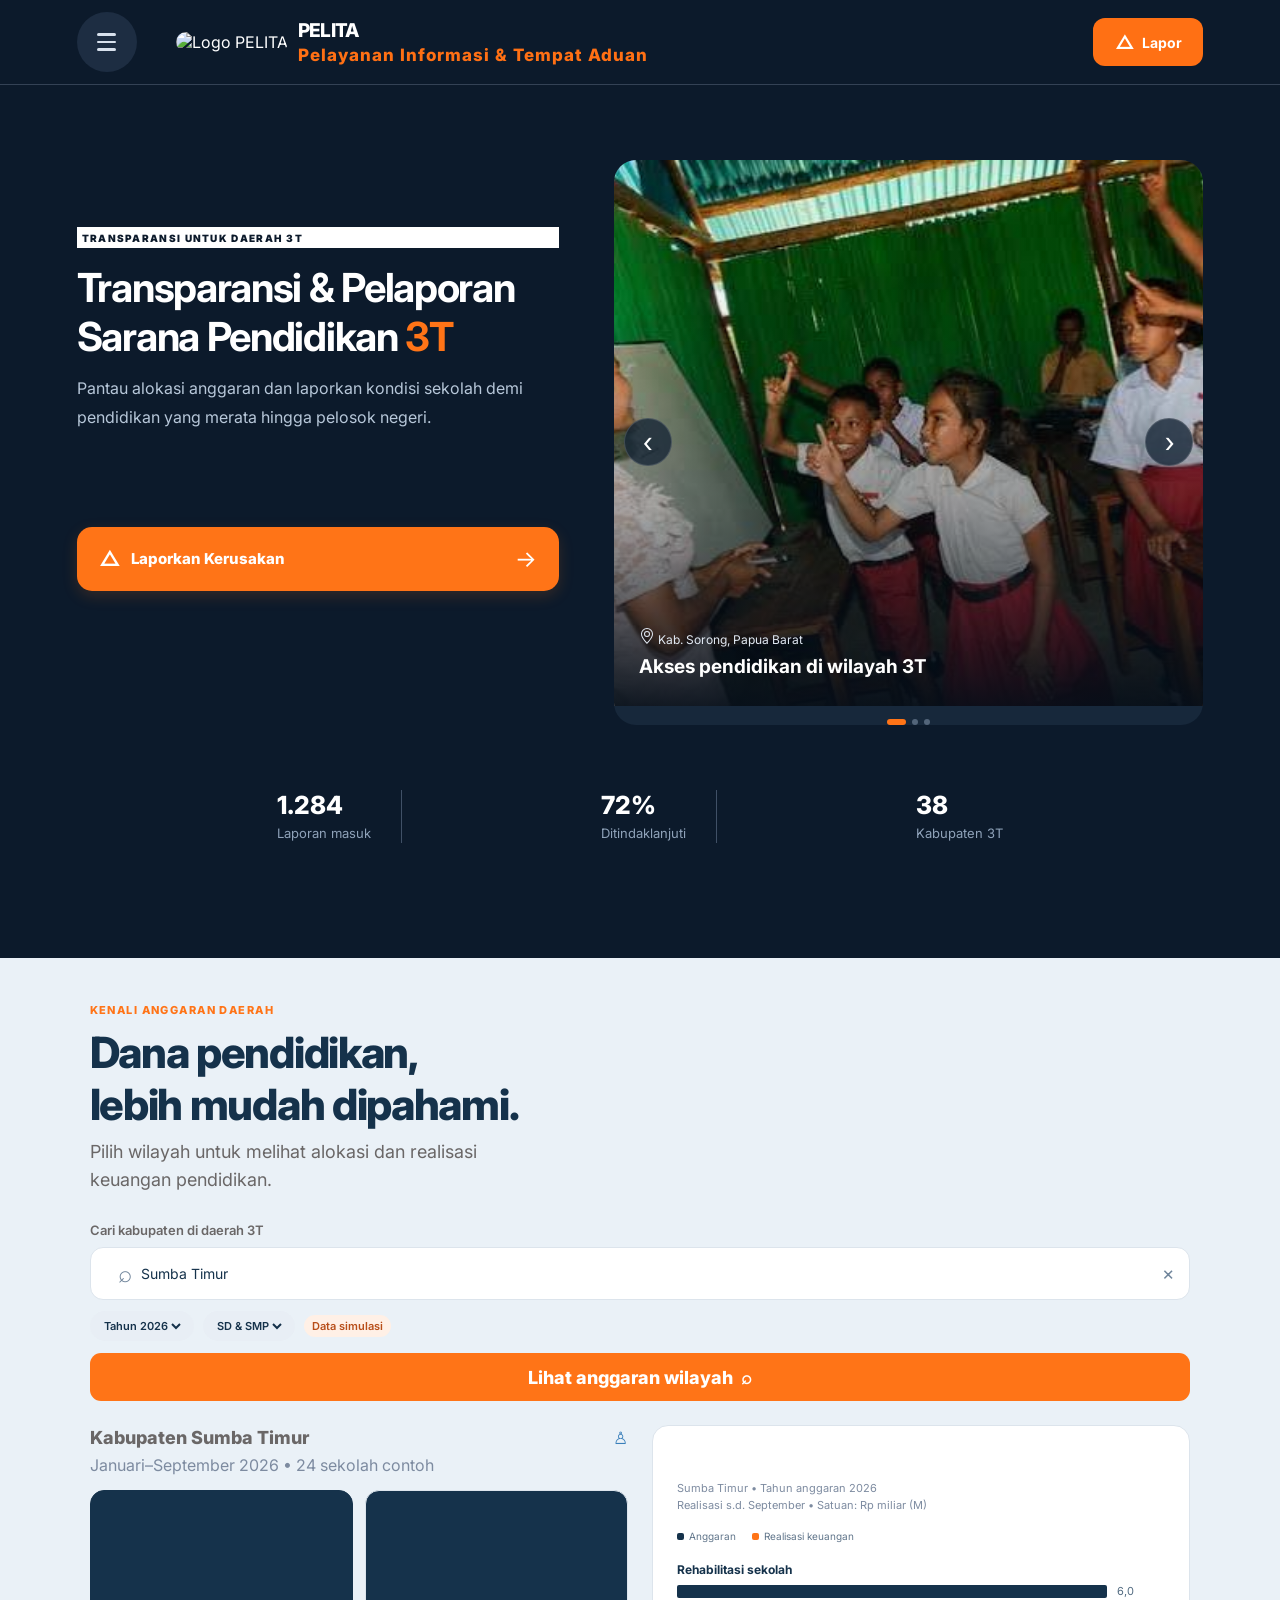
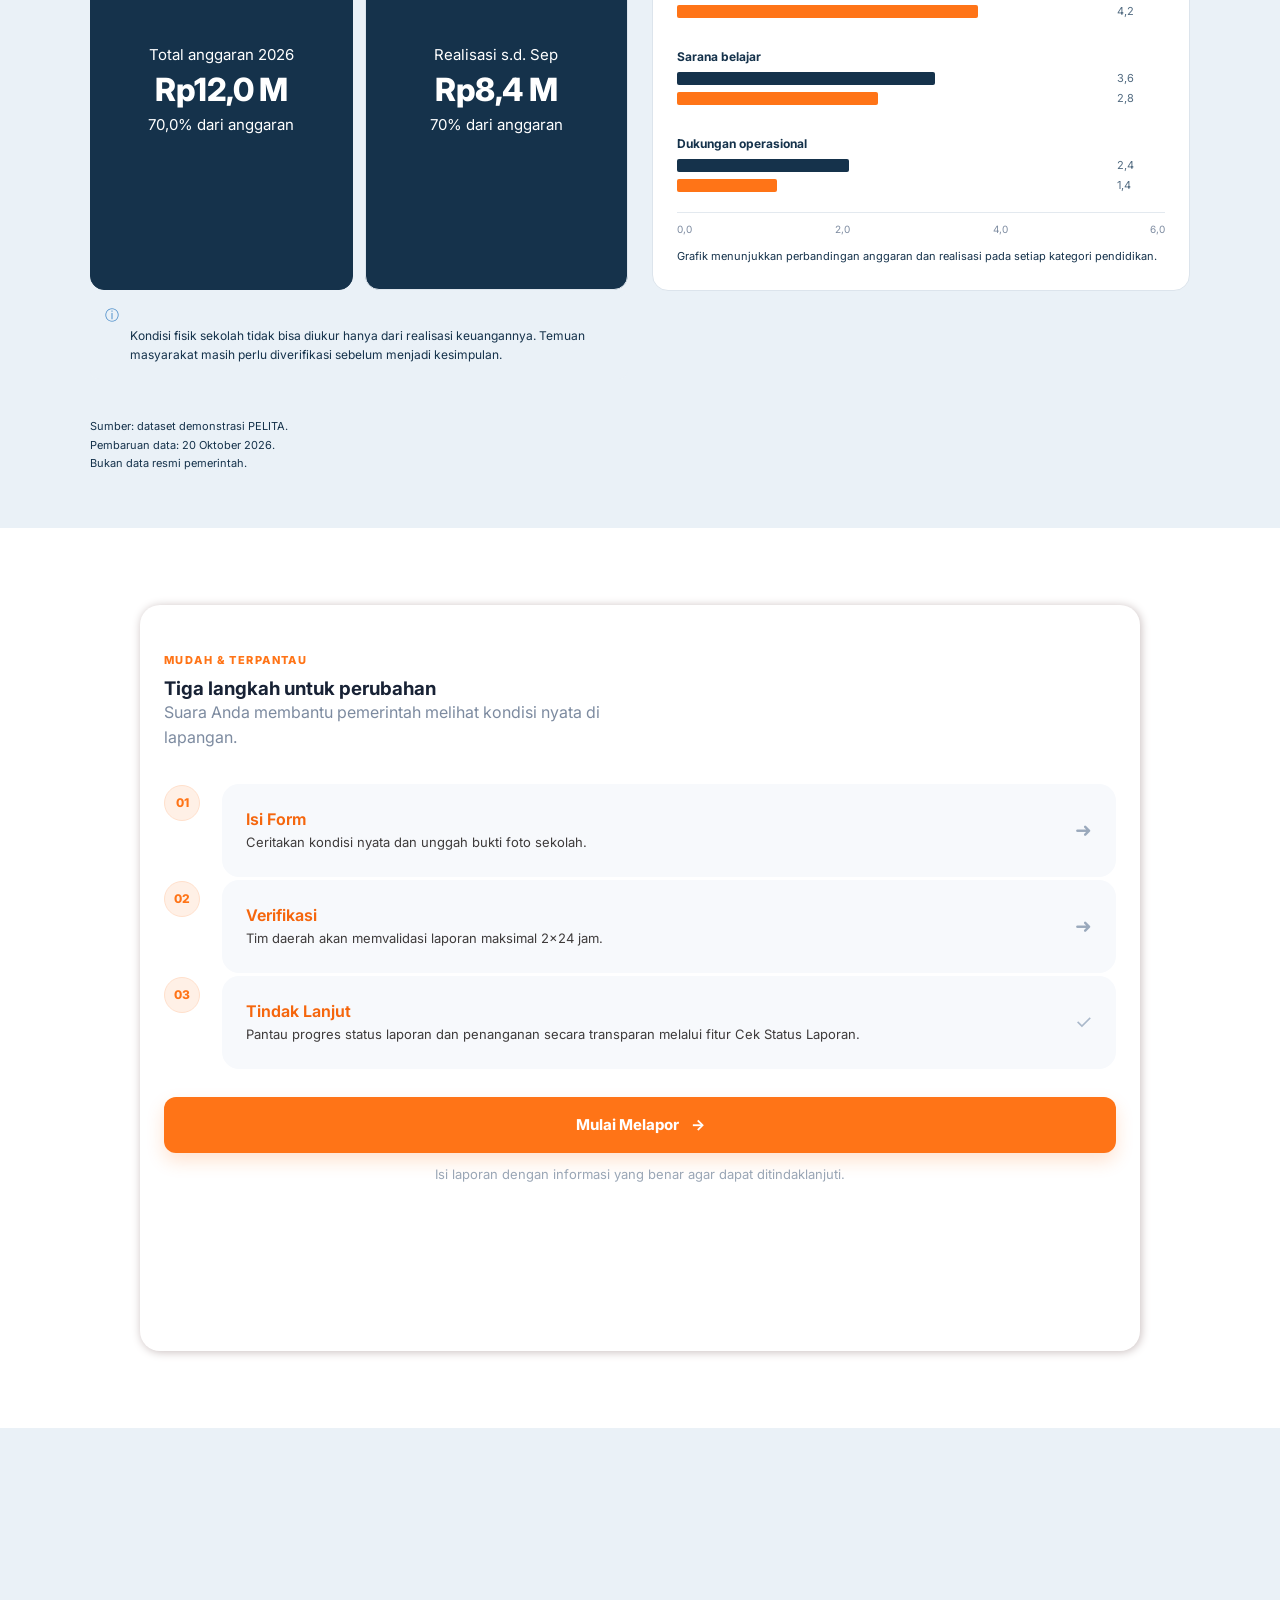
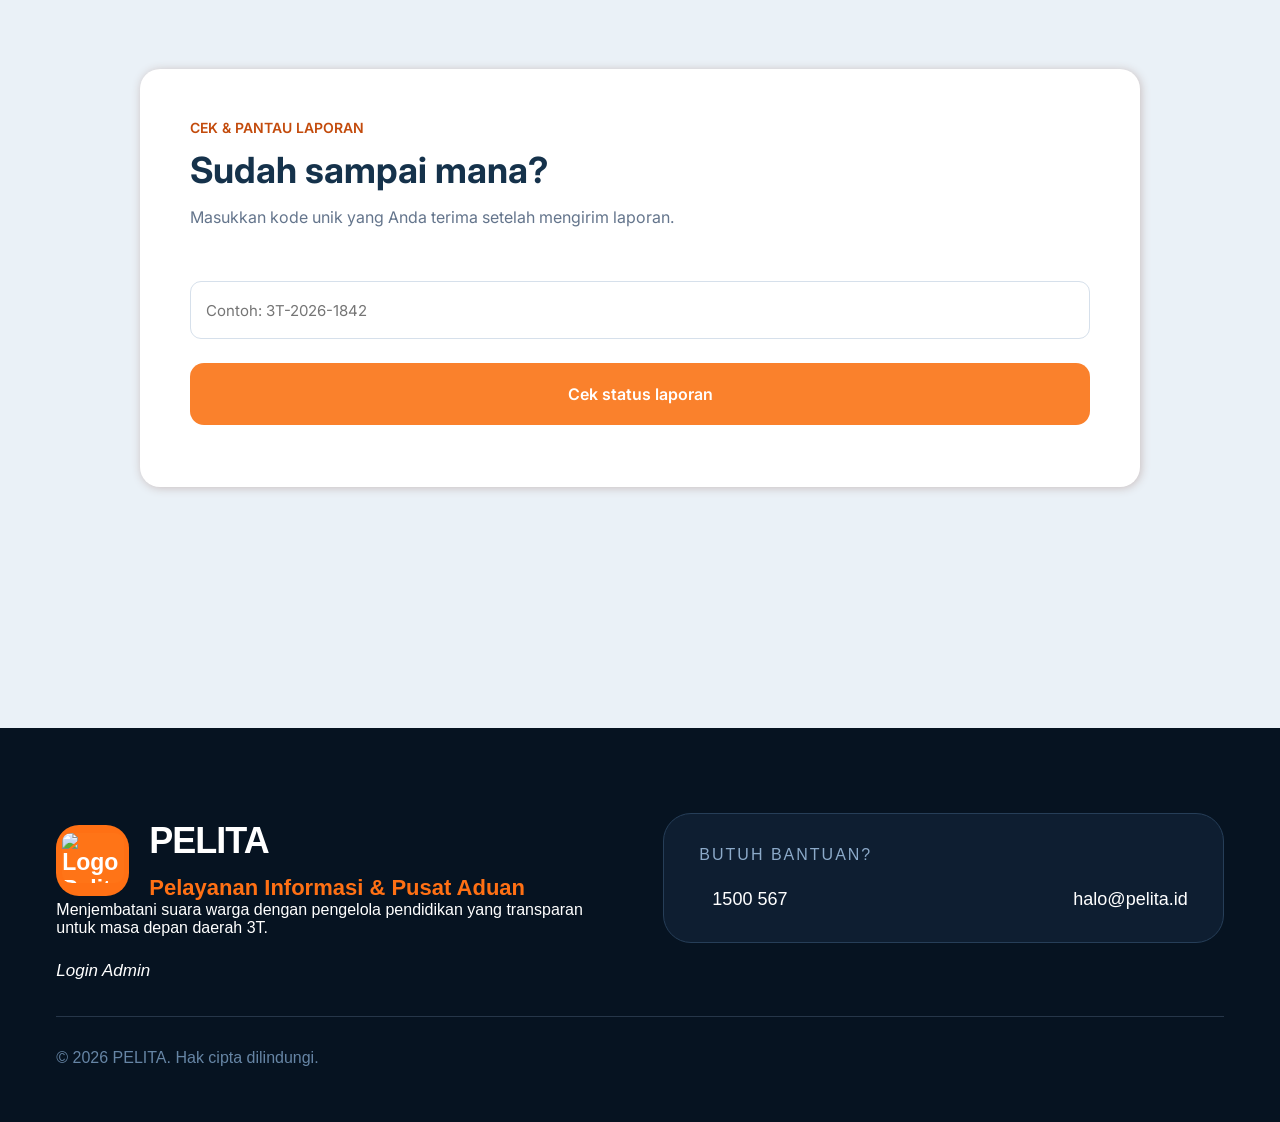
==== commit 29fff2d1: "Add files via upload" ====
--- a/index.html
+++ b/index.html
@@ -622,7 +622,7 @@
                 <input
                     type="text"
                     id="kodeLaporan"
-                    placeholder="Contoh: 3T-2025-1842"
+                    placeholder="Contoh: 3T-2026-1842"
                     autocomplete="off"
                     required
                 >
@@ -757,7 +757,7 @@
 
 
                     <!-- gmail -->
-                    <a href="mailto:halo@transparansi3t.id"
+                    <a href="mailto:halo@pelita.id"
                        class="contact-item">
                         <i class="bi bi-envelope"></i>
                         <span>halo@pelita.id</span>
@@ -778,7 +778,7 @@
 
         <!-- Hak Cipta -->
         <div class="footer-bottom">
-            <p>© 2025 PELITA. Hak cipta dilindungi.</p>
+            <p>© 2026 PELITA. Hak cipta dilindungi.</p>
         </div>
     </div>
 </footer>
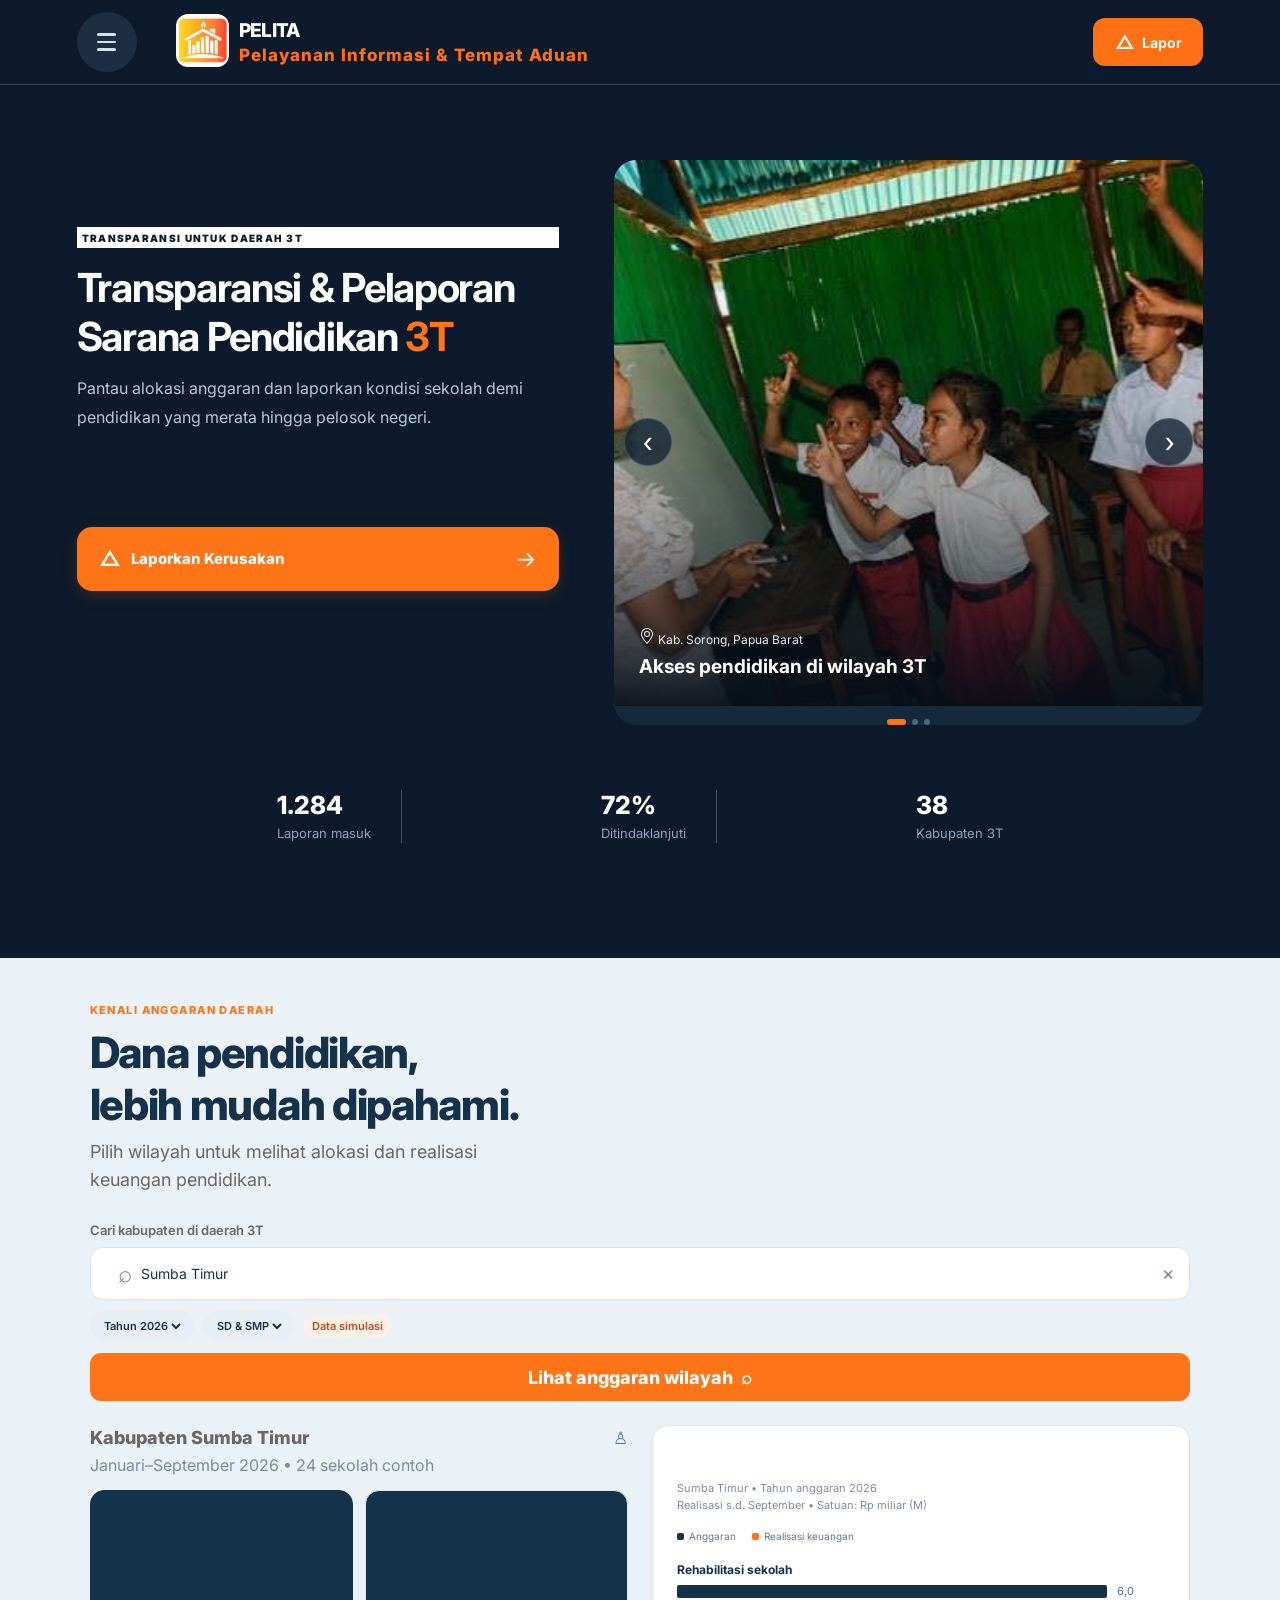
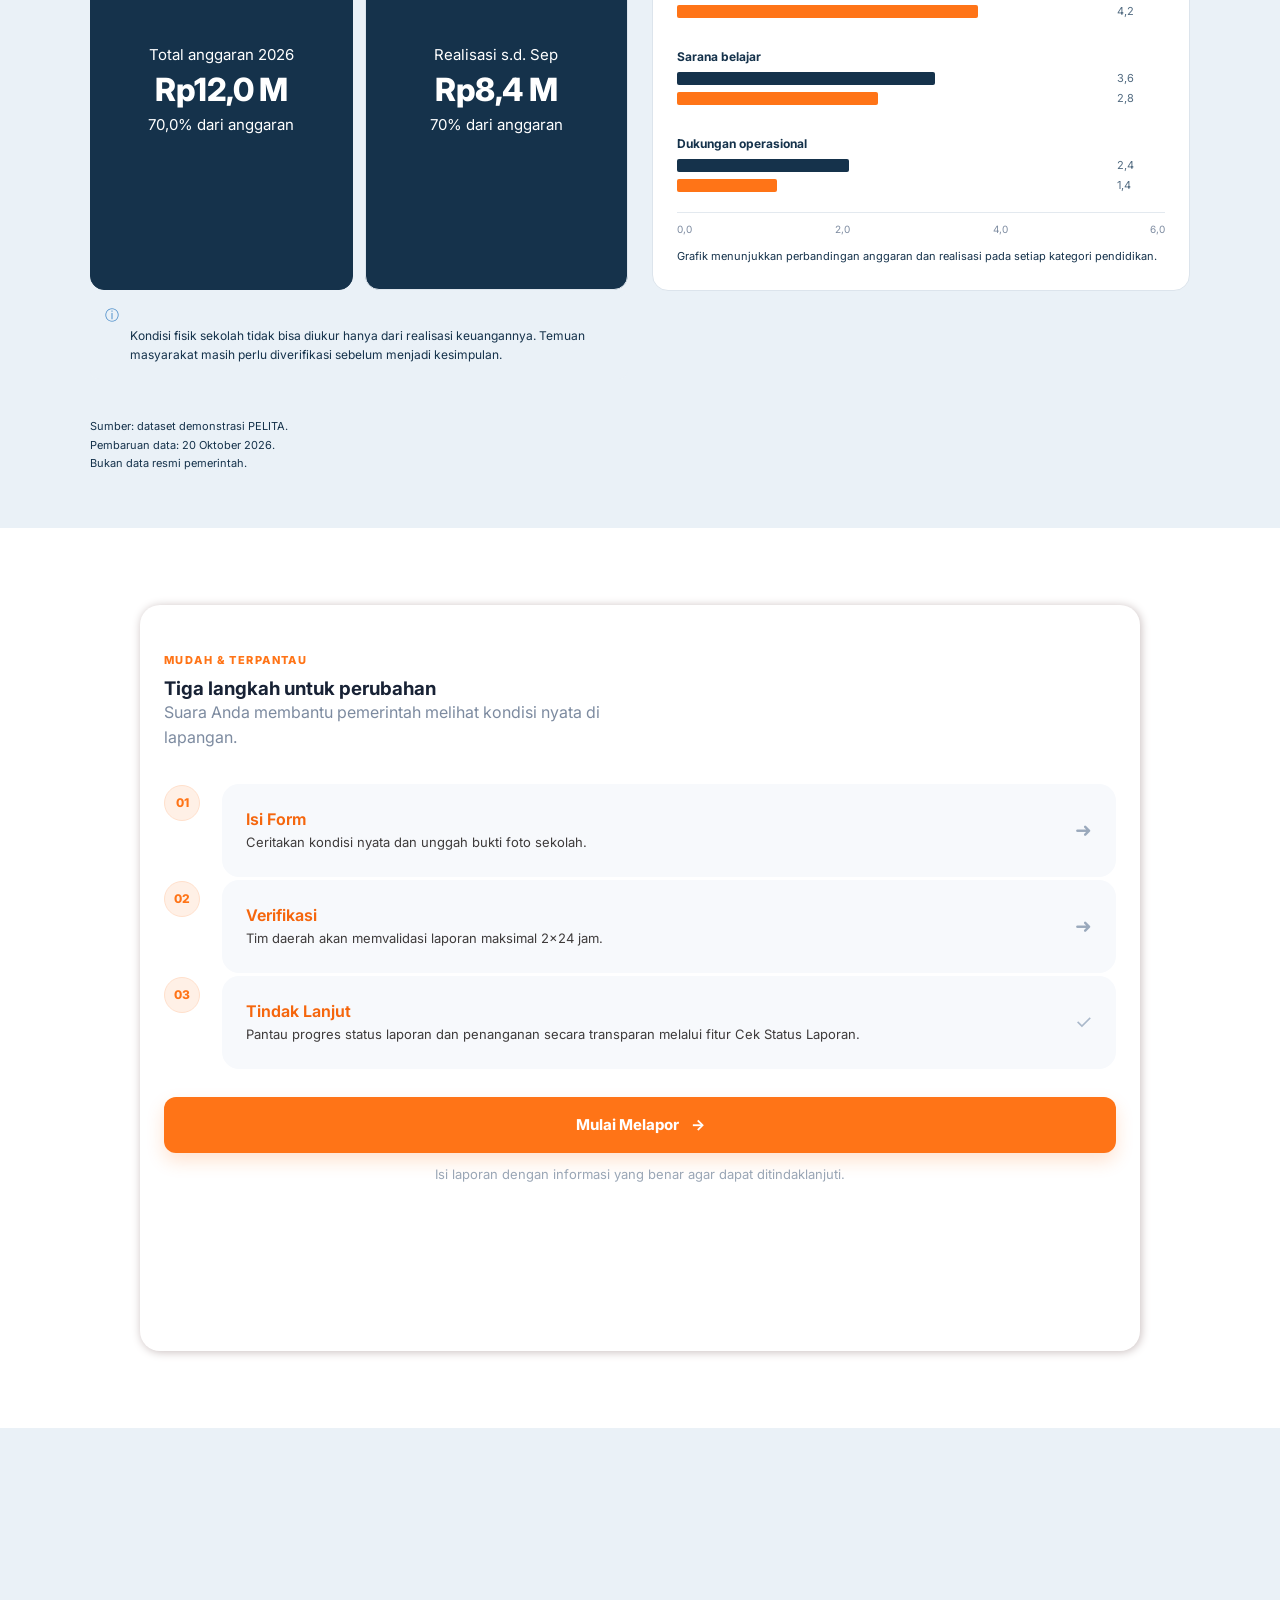
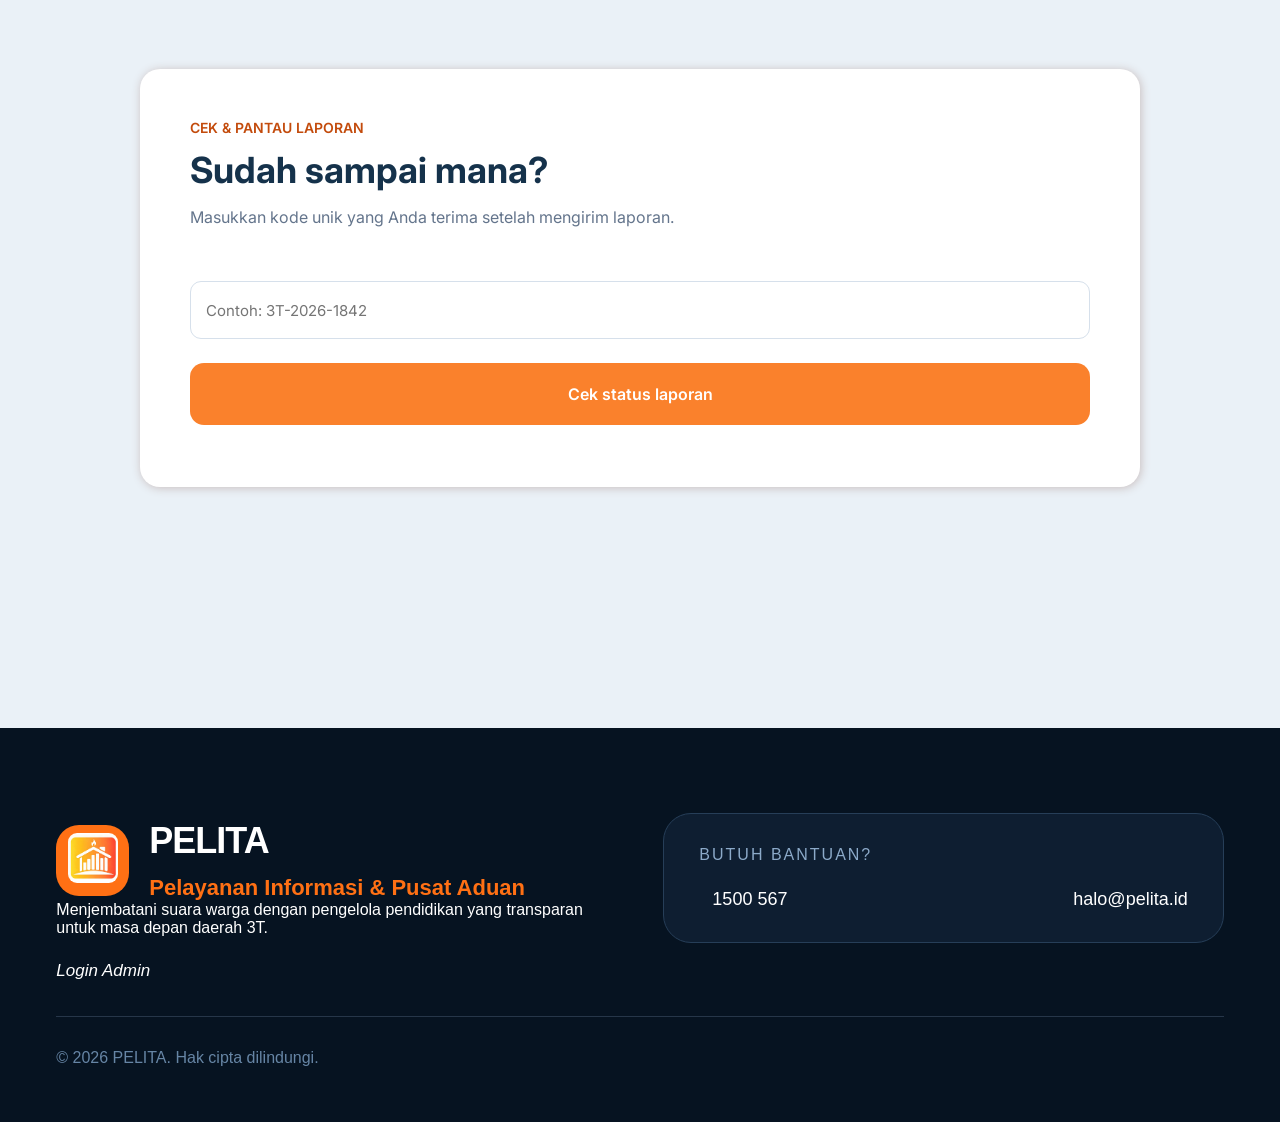
==== commit a79ec7ff: "update logo" ====
--- a/index.html
+++ b/index.html
@@ -34,7 +34,7 @@
         <!-- Pelita -->
         <a href="#hero-section" class="brand">
             <span class="brand-icon">
-                <img src="aset/logo PELITA.png" alt="Logo PELITA">
+                <img src="aset/logo PELITA.jpeg" alt="Logo PELITA">
             </span>
             <span class="brand-text">
                 <strong>PELITA</strong>
@@ -728,7 +728,7 @@
                 <div class="brand-header">
                     <!-- LOGO -->
                     <div class="logo">
-                       <img src="aset/logo PELITA.png" alt="Logo Pelita">
+                       <img src="aset/logo PELITA.jpeg" alt="Logo Pelita">
                     </div>
 
                     <!-- Pelita -->
